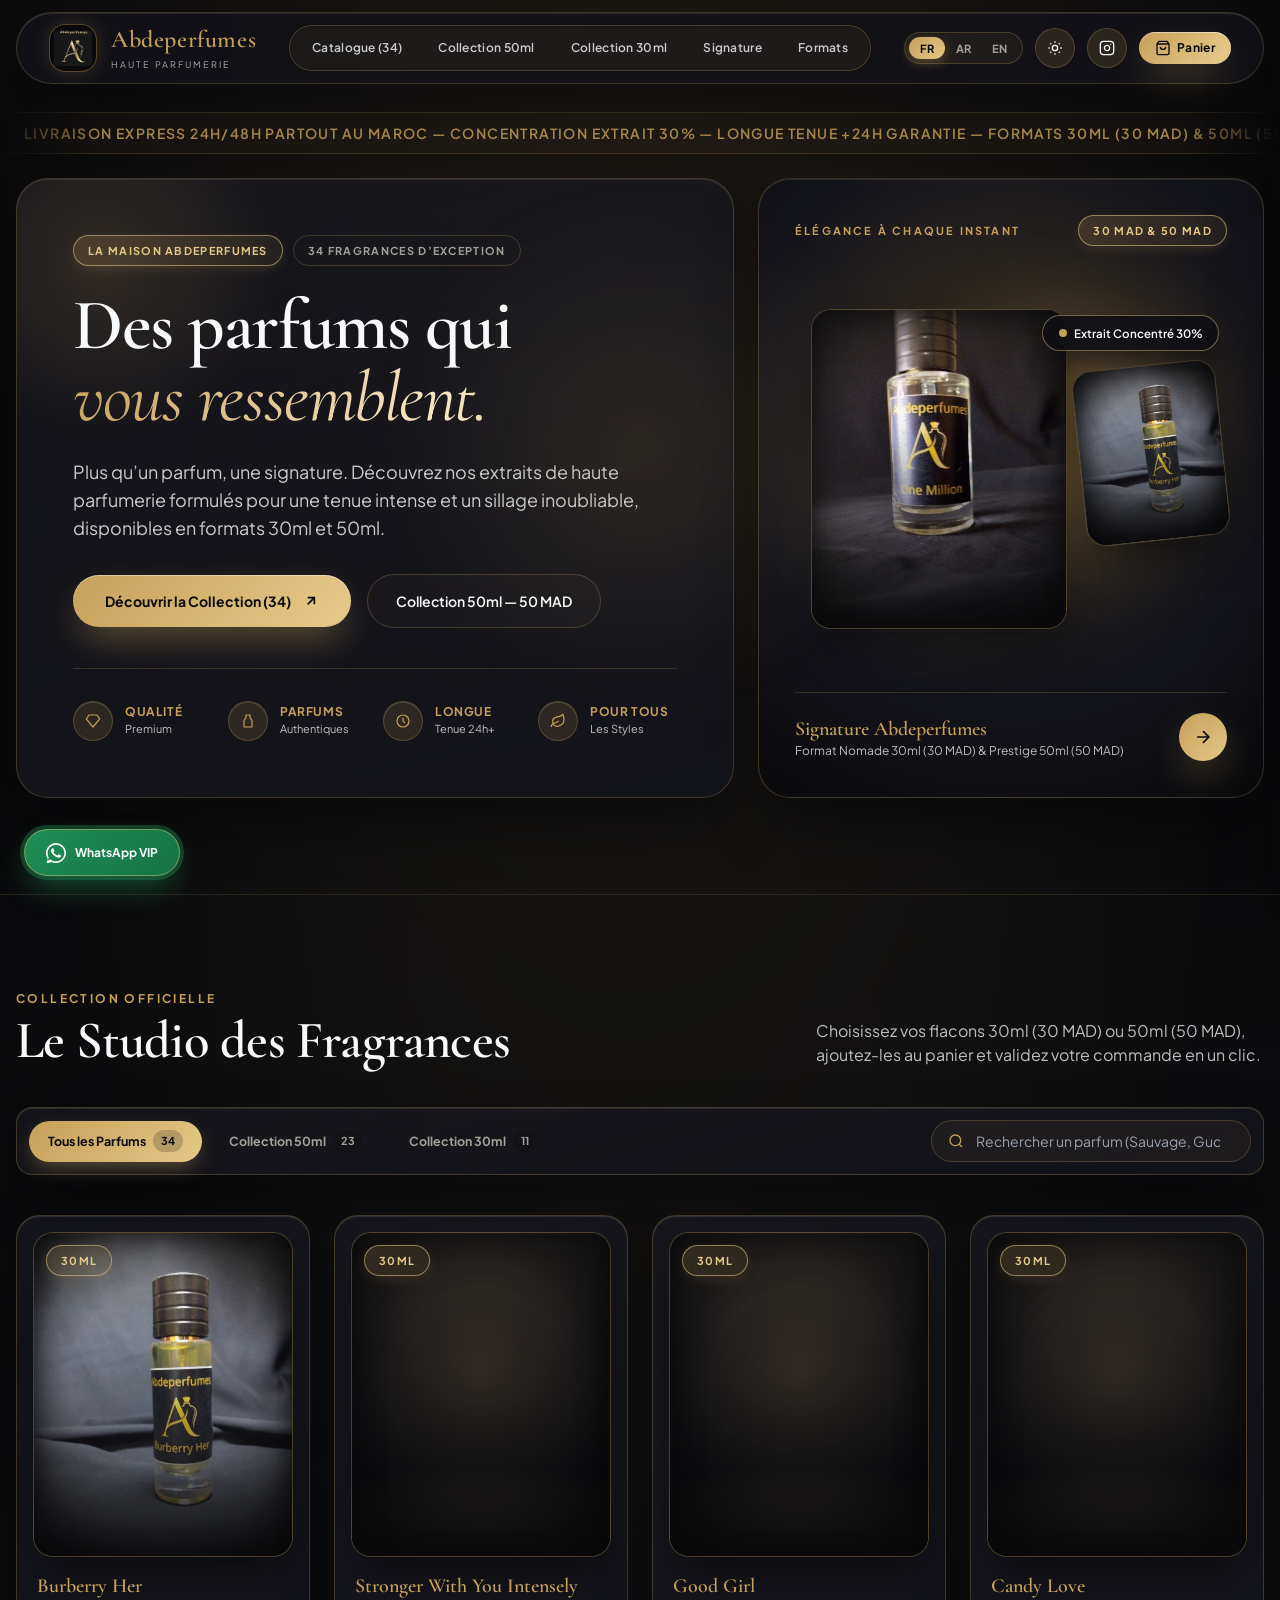
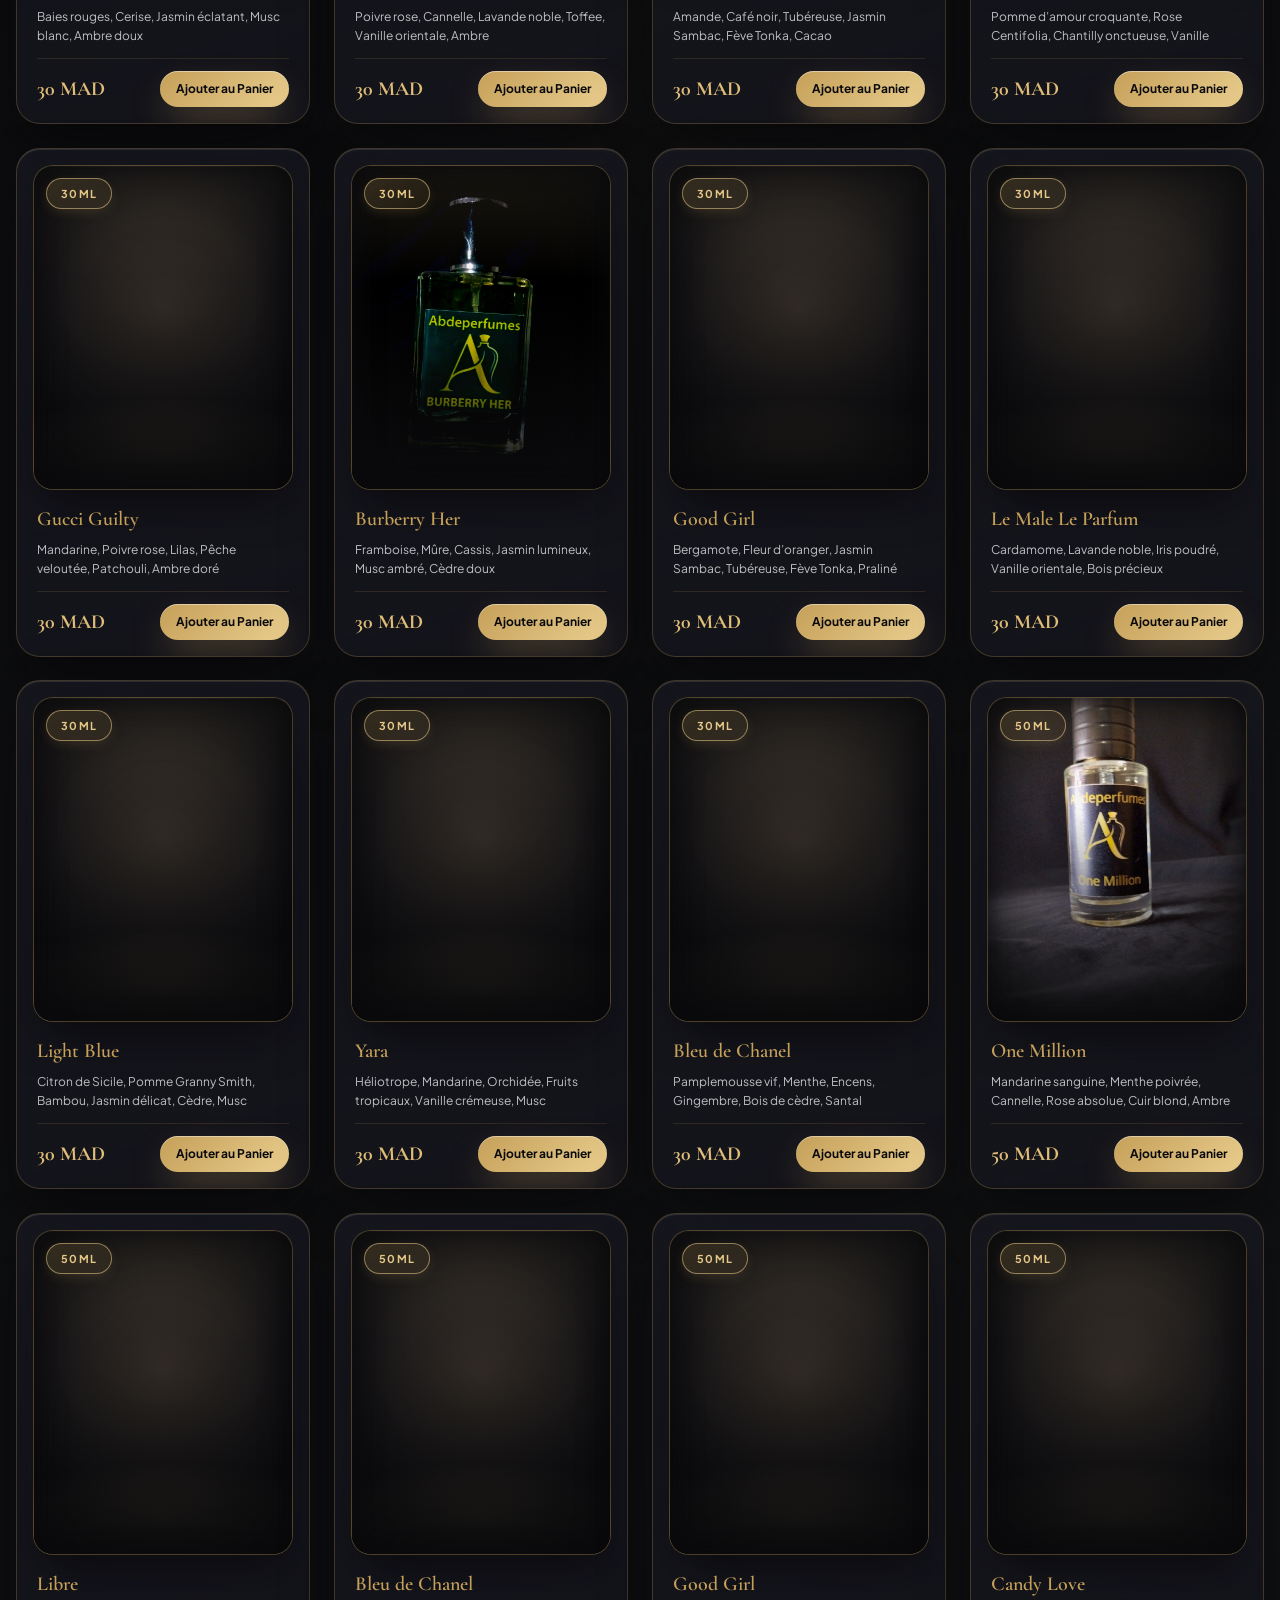
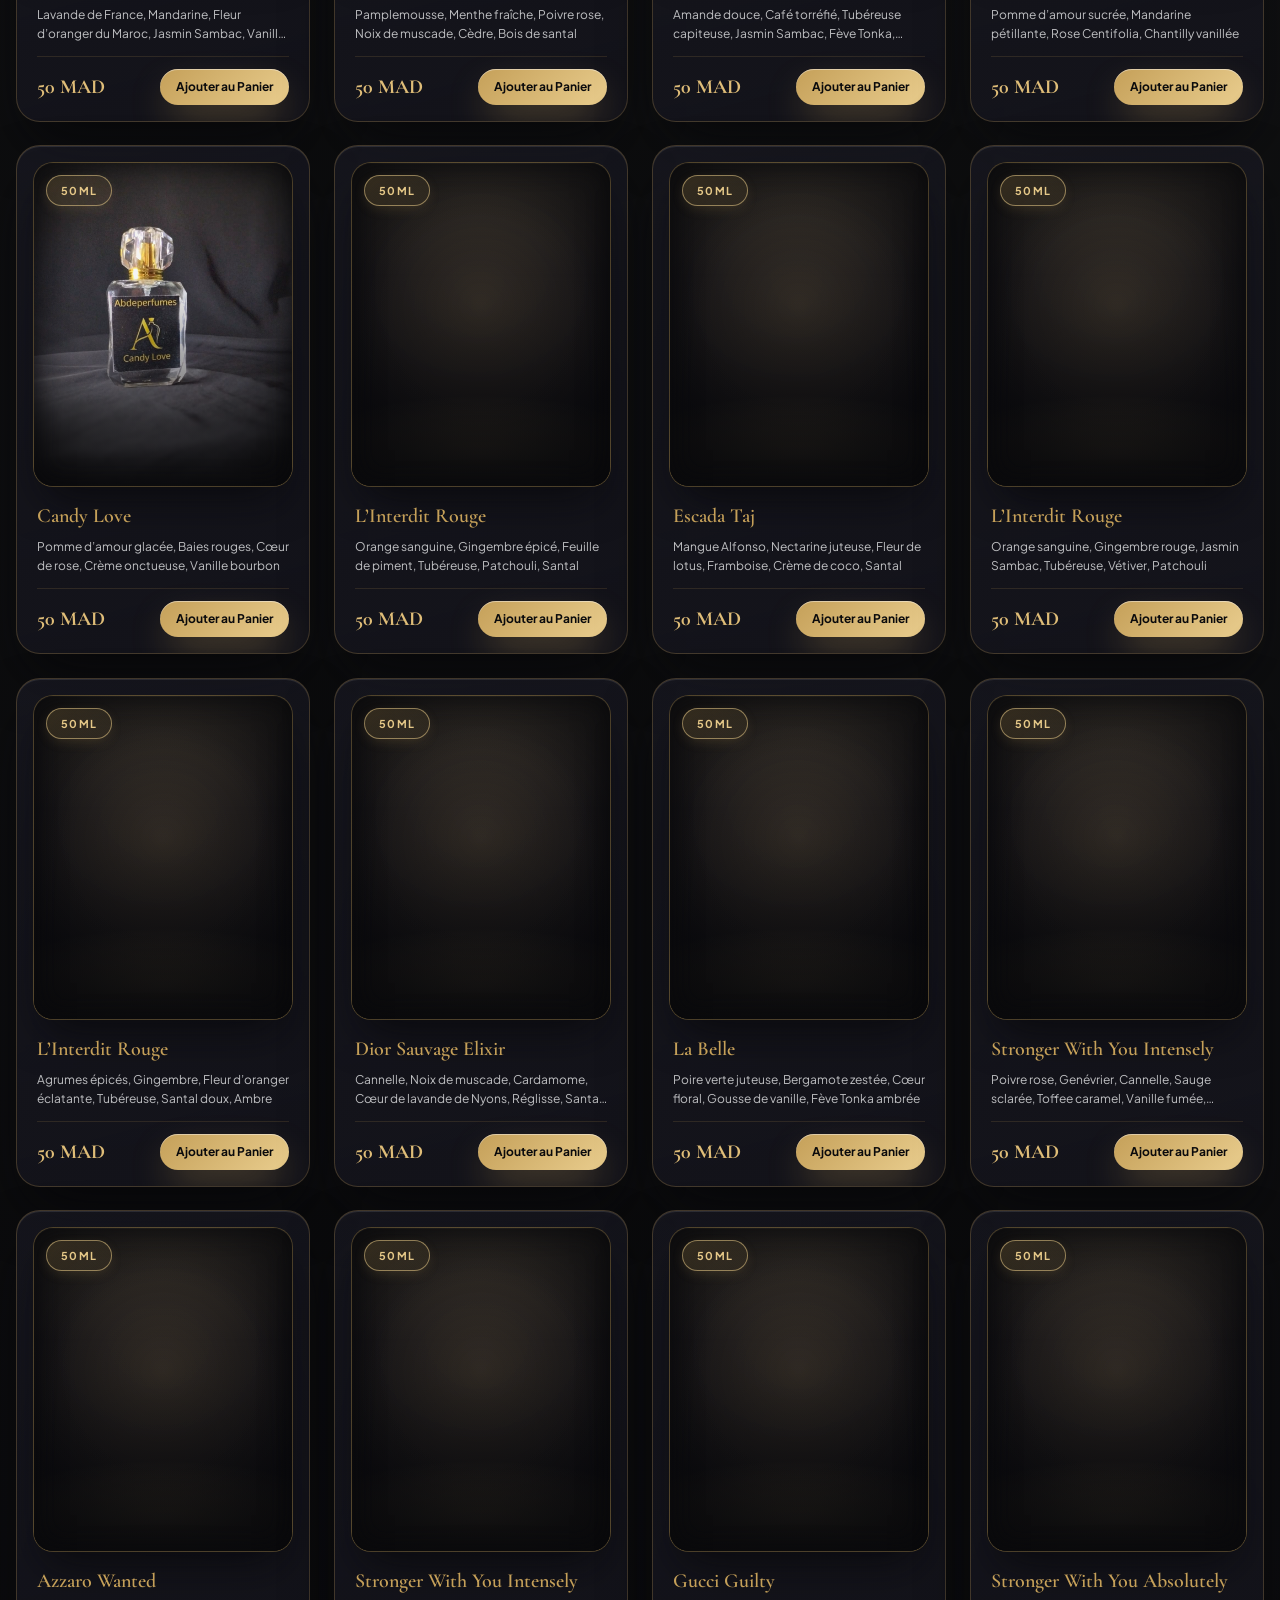
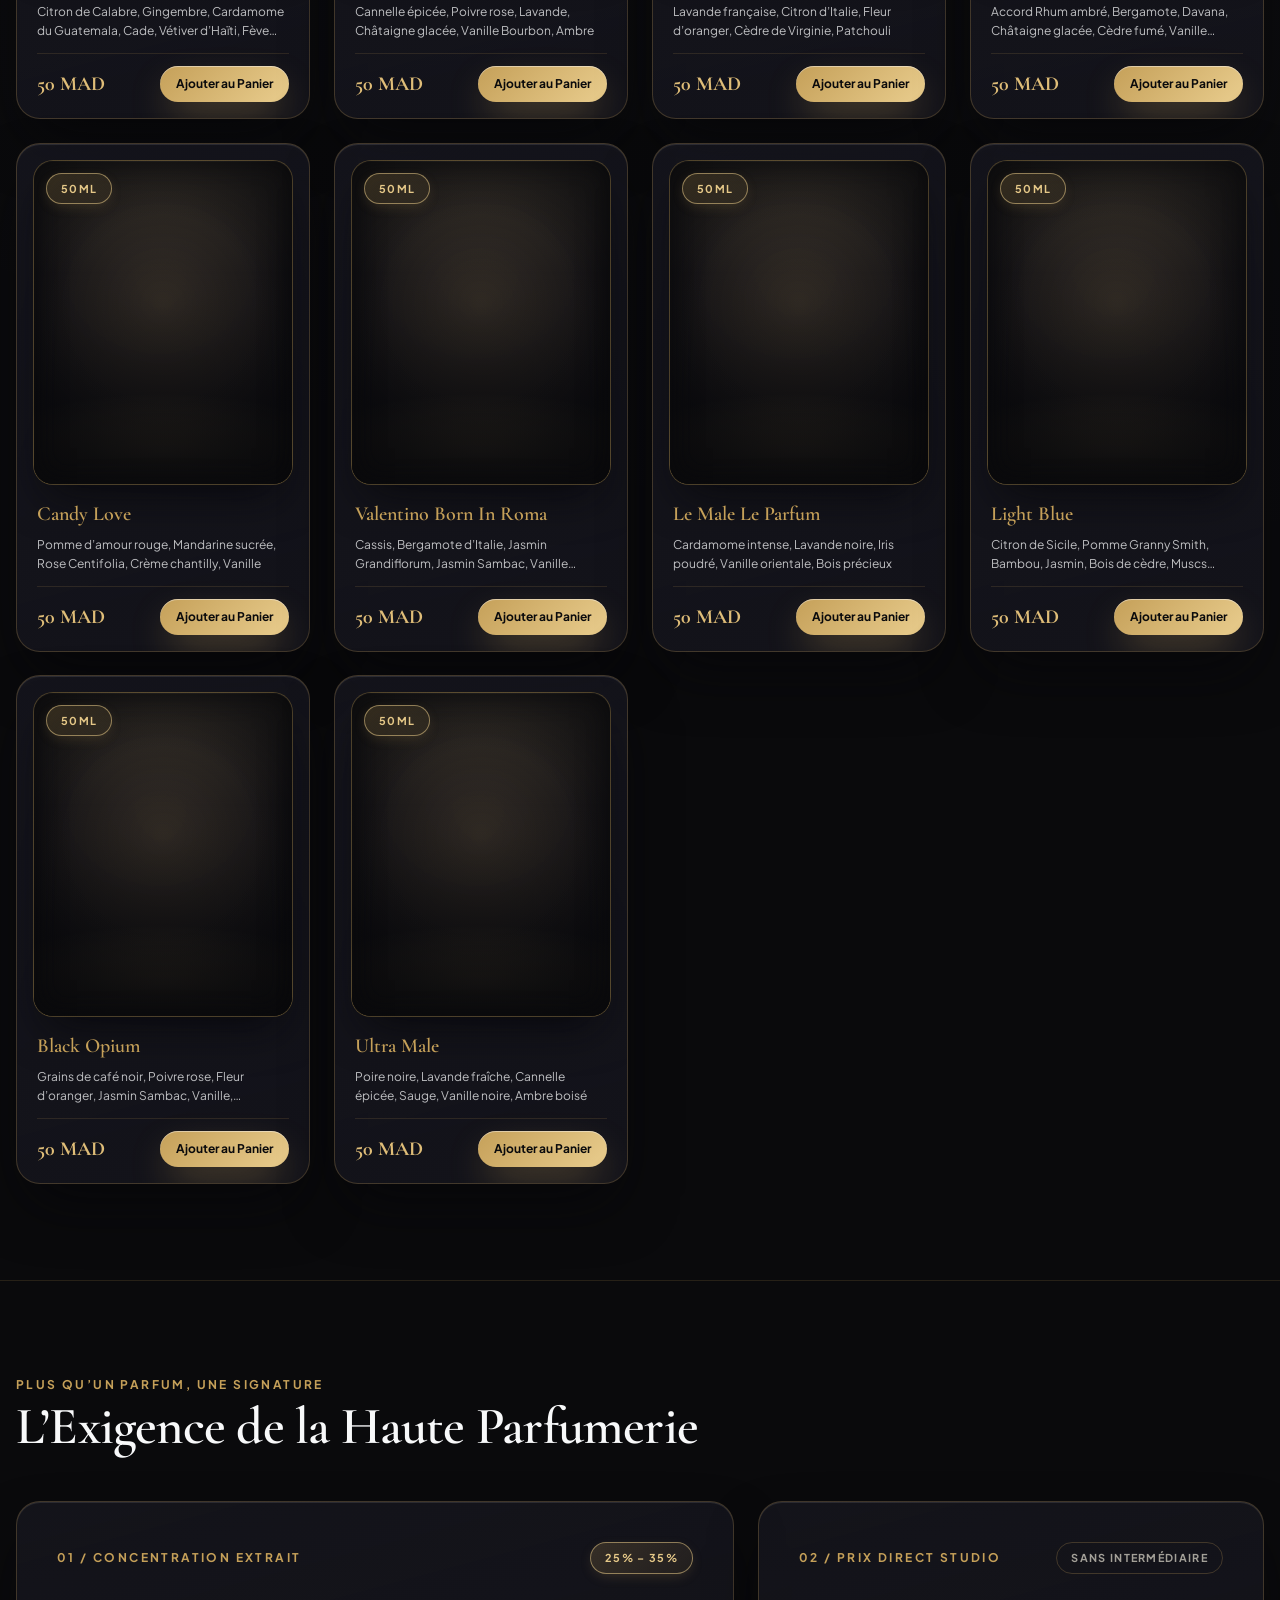
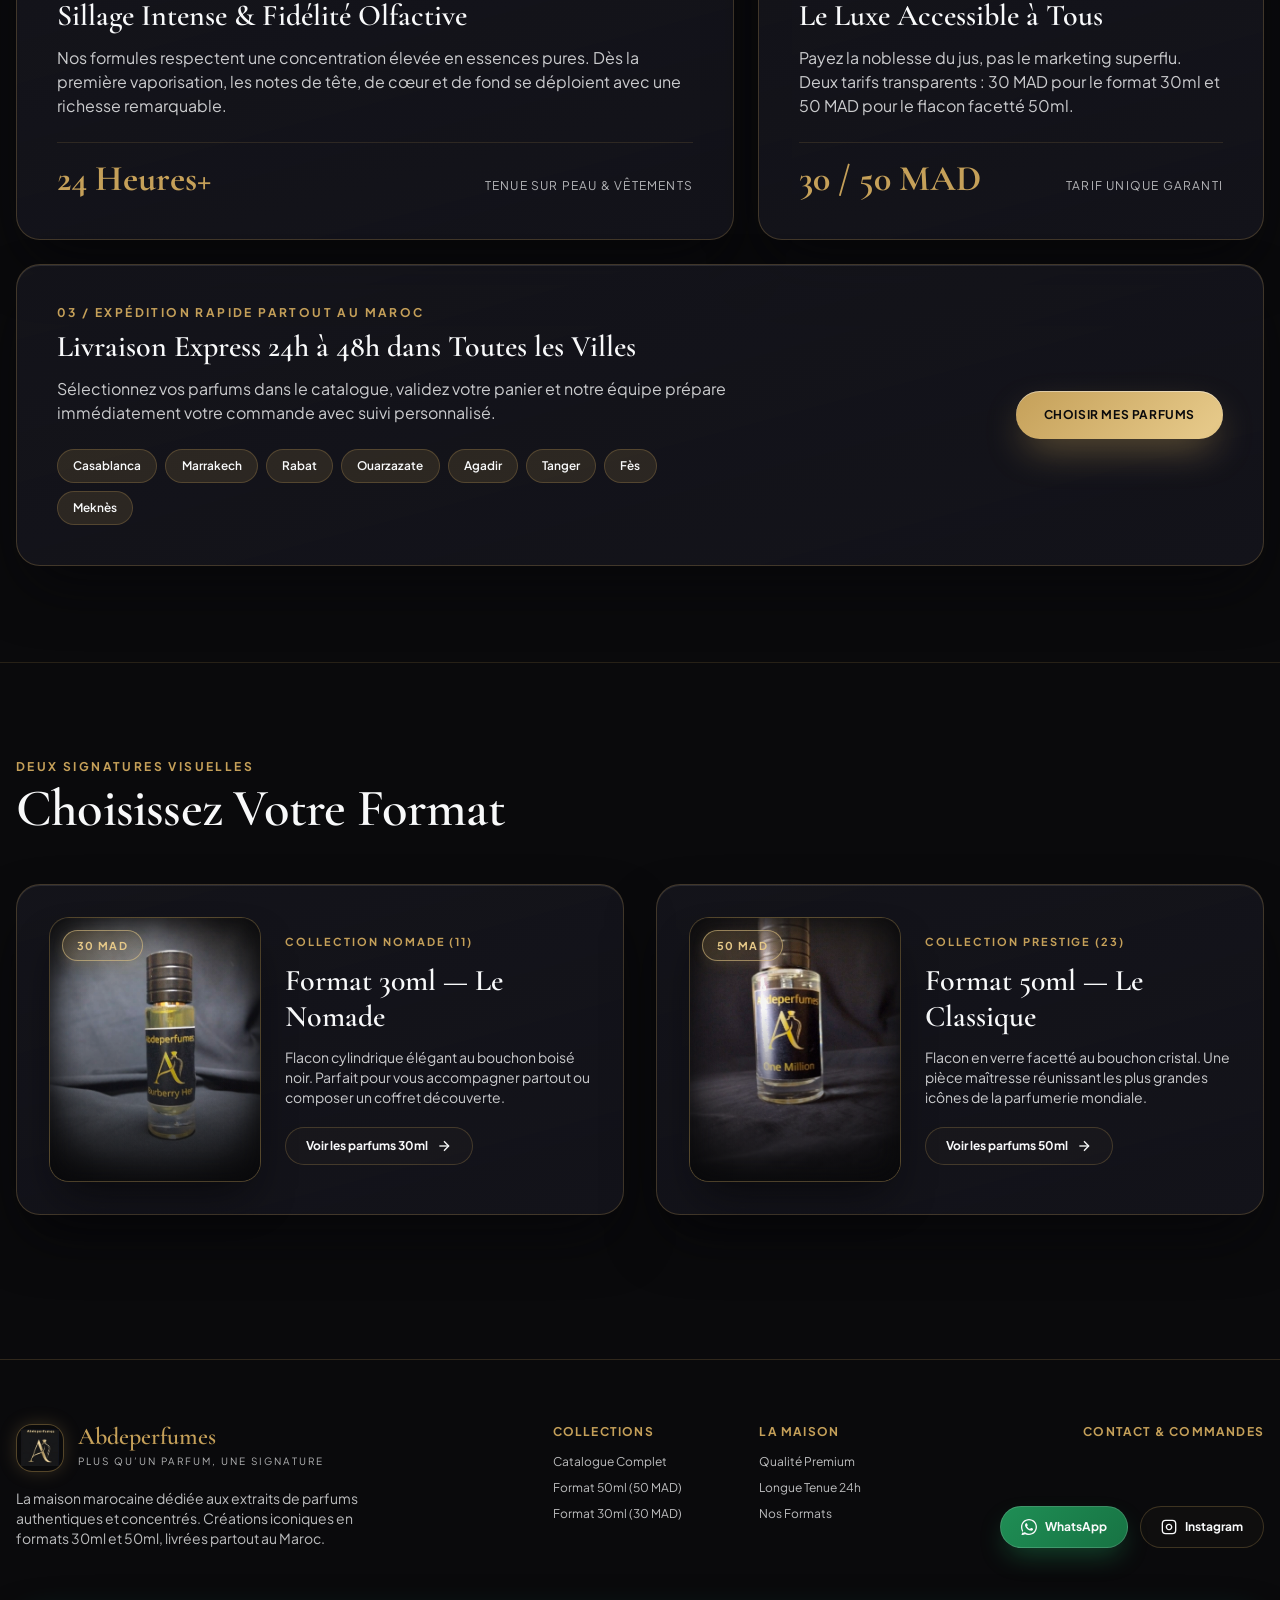
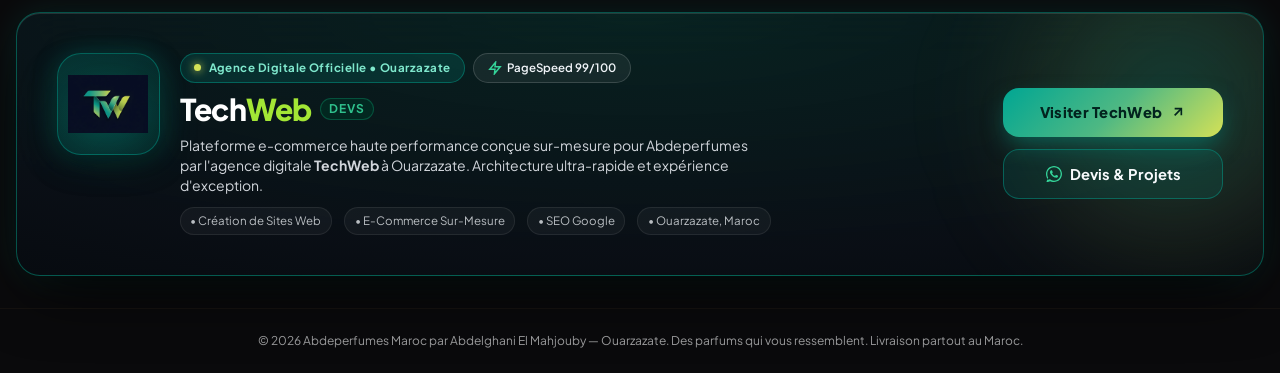
==== index.html @ 08b743a7 "fix(seo): add official Google Search Console verification file and meta tag" ====
<!DOCTYPE html>
<html lang="fr" dir="ltr" data-theme="dark" class="dark scroll-smooth">

<head>
  <meta charset="UTF-8" />
  <meta name="viewport" content="width=device-width, initial-scale=1.0" />
  <title>Abdeperfumes by Abdelghani El Mahjouby &mdash; Haute Parfumerie &agrave; Ouarzazate, Maroc</title>
  <meta name="description"
    content="Maison de Haute Parfumerie fond&eacute;e par Abdelghani El Mahjouby &agrave; Ouarzazate, Maroc. Collection exclusive de 34 extraits de parfums 30ml (30 MAD) et 50ml (50 MAD) longue tenue 24h+ livr&eacute;s partout au Maroc. R&eacute;alis&eacute; par TechWeb." />
  
  <!-- SEO Multilingual Keywords for Google #1 Ranking (Arabic, French, English) -->
  <meta name="keywords"
    content="Abdeperfumes, Abdelghani El Mahjouby, abdelghani_el_mhjouby, عبد الغني المحجوبي, عطور عبدو, عطور ورزازات, عطور عبدو ورزازات, محل عطور ورزازات, parfumerie Ouarzazate, parfum Ouarzazate, boutique parfum Ouarzazate, Dr&acirc;a-Tafilalet, extrait de parfum Maroc, parfums longue tenue Maroc, 30ml 50ml MAD, acheter parfum Maroc, TechWeb, TechWeb Ouarzazate, agence digitale Ouarzazate, cr&eacute;ation site web Ouarzazate, d&eacute;veloppeur web Ouarzazate, عطور مغربية أصلية, شراء عطور بالمغرب" />
  
  <meta name="author" content="Abdelghani El Mahjouby &mdash; Abdeperfumes" />
  <meta name="creator" content="TechWeb &mdash; Agence Digitale Ouarzazate (https://techweb-devs.netlify.app/)" />
  <meta name="publisher" content="Abdeperfumes &amp; TechWeb" />
  <meta name="robots" content="index, follow, max-image-preview:large, max-snippet:-1, max-video-preview:-1" />

  <!-- Google Search Console Verification -->
  <meta name="google-site-verification" content="google158106ef0263ea49" />

  <!-- Geo-Location Tags for Local SEO in Ouarzazate & Drâa-Tafilalet -->
  <meta name="geo.region" content="MA-08" />
  <meta name="geo.placename" content="Ouarzazate, Dr&acirc;a-Tafilalet, Maroc" />
  <meta name="geo.position" content="30.9189;-6.8934" />
  <meta name="ICBM" content="30.9189, -6.8934" />

  <!-- Open Graph & Social Cards -->
  <meta property="og:site_name" content="Abdeperfumes" />
  <meta property="og:title" content="Abdeperfumes by Abdelghani El Mahjouby &mdash; Haute Parfumerie Ouarzazate, Maroc" />
  <meta property="og:description"
    content="Maison de Haute Parfumerie fond&eacute;e par Abdelghani El Mahjouby &agrave; Ouarzazate. 34 fragrances d'exception en formats 30ml et 50ml. Con&ccedil;u par TechWeb." />
  <meta property="og:url" content="https://abde-perfumes.netlify.app/" />
  <meta property="og:image" content="https://abde-perfumes.netlify.app/logo.png" />
  <meta property="og:type" content="website" />
  <meta property="og:locale" content="fr_FR" />
  <meta property="og:locale:alternate" content="ar_MA" />
  <meta property="og:locale:alternate" content="en_US" />
  <link rel="canonical" href="https://abde-perfumes.netlify.app/" />

  <!-- JSON-LD Schema.org Structured Data for Google Knowledge Graph & Local Pack -->
  <script type="application/ld+json">
  {
    "@context": "https://schema.org",
    "@graph": [
      {
        "@type": "Store",
        "@id": "https://abde-perfumes.netlify.app/#store",
        "name": "Abdeperfumes",
        "alternateName": [
          "Abdeperfumes Ouarzazate",
          "عطور عبدو ورزازات",
          "Maison Abdeperfumes",
          "Abdeperfumes by Abdelghani El Mahjouby"
        ],
        "description": "Boutique officielle de haute parfumerie marocaine fondée par Abdelghani El Mahjouby à Ouarzazate. Extraits de parfums 30ml (30 MAD) et 50ml (50 MAD) haute tenue 24h+ livrés partout au Maroc.",
        "url": "https://abde-perfumes.netlify.app/",
        "logo": "https://abde-perfumes.netlify.app/logo.png",
        "image": "https://abde-perfumes.netlify.app/50-1.jpeg",
        "founder": {
          "@type": "Person",
          "name": "Abdelghani El Mahjouby",
          "alternateName": "عبد الغني المحجوبي",
          "jobTitle": "Fondateur & Créateur Olfactif"
        },
        "address": {
          "@type": "PostalAddress",
          "streetAddress": "Centre-ville",
          "addressLocality": "Ouarzazate",
          "addressRegion": "Drâa-Tafilalet",
          "postalCode": "45000",
          "addressCountry": "MA"
        },
        "geo": {
          "@type": "GeoCoordinates",
          "latitude": 30.9189,
          "longitude": -6.8934
        },
        "telephone": "+212609539103",
        "priceRange": "30 MAD - 50 MAD",
        "currenciesAccepted": "MAD",
        "paymentAccepted": "Cash on Delivery, Paiement à la livraison",
        "areaServed": [
          { "@type": "City", "name": "Ouarzazate" },
          { "@type": "AdministrativeArea", "name": "Drâa-Tafilalet" },
          { "@type": "Country", "name": "Morocco" }
        ],
        "sameAs": [
          "https://instagram.com/abdelghani_el_mhjouby"
        ]
      },
      {
        "@type": "WebSite",
        "@id": "https://abde-perfumes.netlify.app/#website",
        "url": "https://abde-perfumes.netlify.app/",
        "name": "Abdeperfumes",
        "publisher": {
          "@id": "https://abde-perfumes.netlify.app/#store"
        },
        "creator": {
          "@type": "ProfessionalService",
          "@id": "https://techweb-devs.netlify.app/#agency",
          "name": "TechWeb",
          "url": "https://techweb-devs.netlify.app/",
          "description": "Agence Digitale spécialisée en création de sites web sur-mesure et référencement SEO Google à Ouarzazate, Drâa-Tafilalet, Maroc.",
          "telephone": "+212711218301",
          "address": {
            "@type": "PostalAddress",
            "addressLocality": "Ouarzazate",
            "addressRegion": "Drâa-Tafilalet",
            "addressCountry": "MA"
          }
        }
      }
    ]
  }
  </script>

  <!-- Favicon & Brand Icons -->
  <link rel="icon" type="image/png" href="logo.png" />
  <link rel="apple-touch-icon" href="logo.png" />

  <!-- LCP Hero Image Preload for 95+ Performance -->
  <link rel="preload" as="image" href="50-1.jpeg" fetchpriority="high" />

  <!-- Google Fonts: Asynchronous non-render-blocking luxury typography -->
  <link rel="preconnect" href="https://fonts.googleapis.com" />
  <link rel="preconnect" href="https://fonts.gstatic.com" crossorigin />
  <link rel="preload" as="style"
    href="https://fonts.googleapis.com/css2?family=Alexandria:wght@400;600;700&family=Amiri:ital,wght@0,400;0,700;1,400&family=Cormorant+Garamond:ital,wght@0,600;0,700;1,400&family=Plus+Jakarta+Sans:wght@400;500;600;700&display=swap" />
  <link
    href="https://fonts.googleapis.com/css2?family=Alexandria:wght@400;600;700&family=Amiri:ital,wght@0,400;0,700;1,400&family=Cormorant+Garamond:ital,wght@0,600;0,700;1,400&family=Plus+Jakarta+Sans:wght@400;500;600;700&display=swap"
    rel="stylesheet" media="print" onload="this.media='all'" />
  <noscript>
    <link
      href="https://fonts.googleapis.com/css2?family=Alexandria:wght@400;600;700&family=Amiri:ital,wght@0,400;0,700;1,400&family=Cormorant+Garamond:ital,wght@0,600;0,700;1,400&family=Plus+Jakarta+Sans:wght@400;500;600;700&display=swap"
      rel="stylesheet" />
  </noscript>

  <!-- Static High-Performance Tailwind CSS (Zero Runtime CPU Overhead) -->
  <link rel="stylesheet" href="tailwind.min.css?v=10k" />

  <!-- Custom Studio Stylesheet -->
  <link rel="stylesheet" href="style.css?v=10k" />

  <!-- Elite TechWeb Luxury Styles (Zero Cache Risk) -->
  <style id="techweb-core-styles">
    .techweb-luxury-card {
      background: radial-gradient(110% 140% at 50% 0%, rgba(0, 166, 147, 0.16) 0%, rgba(10, 15, 22, 0.96) 65%, rgba(5, 8, 12, 0.99) 100%) !important;
      border: 1px solid rgba(0, 201, 167, 0.38) !important;
      box-shadow: 0 25px 65px -15px rgba(0, 0, 0, 0.85), 0 0 35px rgba(0, 166, 147, 0.16), inset 0 1px 0 rgba(255, 255, 255, 0.12) !important;
      backdrop-filter: blur(24px) !important;
      -webkit-backdrop-filter: blur(24px) !important;
      transition: all 0.4s cubic-bezier(0.16, 1, 0.3, 1) !important;
    }
    .techweb-luxury-card:hover {
      border-color: rgba(212, 225, 87, 0.65) !important;
      box-shadow: 0 30px 75px -15px rgba(0, 0, 0, 0.9), 0 0 45px rgba(0, 166, 147, 0.28) !important;
      transform: translateY(-2px);
    }
    .techweb-logo-frame {
      display: flex !important;
      align-items: center !important;
      justify-content: center !important;
      padding: 0.65rem !important;
      border-radius: 1.5rem !important;
      background: linear-gradient(135deg, rgba(0, 166, 147, 0.2) 0%, rgba(2, 62, 58, 0.35) 100%) !important;
      border: 1px solid rgba(0, 166, 147, 0.45) !important;
      box-shadow: 0 12px 30px -6px rgba(0, 0, 0, 0.6), 0 0 24px rgba(0, 166, 147, 0.25) !important;
      transition: all 0.35s ease !important;
    }
    .techweb-logo-frame:hover {
      background: linear-gradient(135deg, rgba(0, 166, 147, 0.32) 0%, rgba(212, 225, 87, 0.25) 100%) !important;
      border-color: rgba(212, 225, 87, 0.7) !important;
      box-shadow: 0 16px 36px -6px rgba(0, 0, 0, 0.7), 0 0 32px rgba(212, 225, 87, 0.35) !important;
    }
    .techweb-status-pill {
      display: inline-flex !important;
      align-items: center !important;
      gap: 0.45rem !important;
      padding: 0.3rem 0.85rem !important;
      border-radius: 9999px !important;
      background: rgba(0, 166, 147, 0.16) !important;
      border: 1px solid rgba(0, 166, 147, 0.45) !important;
      color: #7FE8CD !important;
      font-size: 0.72rem !important;
      font-weight: 700 !important;
      letter-spacing: 0.04em !important;
    }
    .techweb-perf-pill {
      display: inline-flex !important;
      align-items: center !important;
      gap: 0.35rem !important;
      padding: 0.3rem 0.85rem !important;
      border-radius: 9999px !important;
      background: rgba(255, 255, 255, 0.06) !important;
      border: 1px solid rgba(255, 255, 255, 0.15) !important;
      color: #F1F5F9 !important;
      font-size: 0.72rem !important;
      font-weight: 600 !important;
    }
    .techweb-btn-gold {
      background: linear-gradient(135deg, #00A693 0%, #4EB883 50%, #D4E157 100%) !important;
      color: #02231E !important;
      font-weight: 800 !important;
      letter-spacing: 0.02em !important;
      border-radius: 1rem !important;
      padding: 0.75rem 1.5rem !important;
      box-shadow: 0 10px 25px -5px rgba(0, 166, 147, 0.5) !important;
      transition: all 0.3s cubic-bezier(0.16, 1, 0.3, 1) !important;
      text-decoration: none !important;
    }
    .techweb-btn-gold:hover {
      transform: translateY(-2px) !important;
      box-shadow: 0 16px 32px -6px rgba(212, 225, 87, 0.6) !important;
      color: #001512 !important;
    }
    .techweb-btn-glass {
      background: rgba(0, 166, 147, 0.12) !important;
      border: 1px solid rgba(0, 166, 147, 0.45) !important;
      color: #F8FAFC !important;
      font-weight: 700 !important;
      border-radius: 1rem !important;
      padding: 0.75rem 1.4rem !important;
      transition: all 0.3s cubic-bezier(0.16, 1, 0.3, 1) !important;
      text-decoration: none !important;
    }
    .techweb-btn-glass:hover {
      background: rgba(0, 166, 147, 0.25) !important;
      border-color: rgba(212, 225, 87, 0.7) !important;
      color: #FFFFFF !important;
      transform: translateY(-2px) !important;
    }
    .techweb-tags-row {
      display: flex;
      flex-wrap: wrap;
      align-items: center;
      gap: 0.75rem;
      font-size: 0.72rem;
      color: rgba(241, 245, 249, 0.75);
    }
    .techweb-tags-row span {
      background: rgba(255, 255, 255, 0.04);
      border: 1px solid rgba(255, 255, 255, 0.08);
      padding: 0.2rem 0.6rem;
      border-radius: 9999px;
    }
  </style>
</head>

<body class="antialiased selection:bg-champagne selection:text-obsidian">

  <!-- Ambient Luxury Cursor Spotlight (Desktop Glow) -->
  <div id="luxurySpotlight" class="luxury-spotlight" aria-hidden="true"></div>

  <!-- Luxury Toast Notification (Zero Emojis — Clean SVG Icon) -->
  <div id="luxuryToast" class="luxury-toast" role="status" aria-live="polite">
    <div class="toast-glow"></div>
    <div class="toast-content">
      <svg class="w-4 h-4 text-champagne shrink-0" viewBox="0 0 24 24" fill="none" stroke="currentColor"
        stroke-width="2.2">
        <path d="M20 6L9 17l-5-5"></path>
      </svg>
      <span id="toastMsg" class="toast-msg"></span>
    </div>
  </div>

  <!-- =========================================================
       FLOATING LUXURY NAVBAR (COMPACT & RESPONSIVE ON MOBILE)
       ========================================================= -->
  <header id="navbar" class="fixed top-0 left-0 right-0 z-50 px-2.5 sm:px-4 pt-2.5 sm:pt-3 transition-all duration-500">
    <div
      class="navbar-glass max-w-[1380px] mx-auto h-[62px] sm:h-[70px] md:h-[72px] rounded-full px-3 sm:px-5 md:px-8 flex items-center justify-between gap-1.5 sm:gap-4">

      <!-- Brand Logo (Official Gold Monogram Emblem) -->
      <a href="#" class="flex items-center gap-2 sm:gap-3.5 group shrink-0" aria-label="Abdeperfumes">
        <div
          class="relative w-9 h-9 sm:w-11 sm:h-11 md:w-12 md:h-12 rounded-xl sm:rounded-2xl overflow-hidden border border-champagne/40 bg-obsidian/90 shadow-[0_0_18px_rgba(197,160,89,0.22)] flex items-center justify-center p-0.5 sm:p-1 group-hover:border-champagne group-hover:shadow-[0_0_28px_rgba(197,160,89,0.5)] group-hover:scale-105 transition-all duration-500 shrink-0">
          <img src="logo.png" width="48" height="48" onerror="this.onerror=null;this.src='logo.jpeg';" alt="Abdeperfumes Logo"
            class="w-full h-full object-contain" />
        </div>
        <div class="flex flex-col">
          <span
            class="font-serif text-base sm:text-xl md:text-2xl font-semibold tracking-wide text-champagne leading-none group-hover:text-goldlight transition-colors whitespace-nowrap">
            Abdeperfumes
          </span>
          <span class="text-[8px] sm:text-[9px] uppercase tracking-[0.16em] sm:tracking-[0.22em] opacity-65 mt-0.5 hidden xs:block" id="navSubTag">
            Haute Parfumerie
          </span>
        </div>
      </a>

      <!-- Center Navigation Links (Desktop Only) -->
      <nav class="hidden lg:flex items-center gap-1 p-1.5 rounded-full nav-pill-box" aria-label="Navigation">
        <a href="#catalogue" data-filter="all" id="navLinkAll"
          class="nav-pill-link px-4 py-2 rounded-full text-xs font-semibold tracking-wide">
          Catalogue (34)
        </a>
        <a href="#catalogue" data-filter="50ml" id="navLink50"
          class="nav-pill-link px-4 py-2 rounded-full text-xs font-semibold tracking-wide">
          Collection 50ml
        </a>
        <a href="#catalogue" data-filter="30ml" id="navLink30"
          class="nav-pill-link px-4 py-2 rounded-full text-xs font-semibold tracking-wide">
          Collection 30ml
        </a>
        <a href="#savoir-faire" id="navLinkSavoir"
          class="nav-pill-link px-4 py-2 rounded-full text-xs font-semibold tracking-wide">
          Signature
        </a>
        <a href="#collections" id="navLinkFormats"
          class="nav-pill-link px-4 py-2 rounded-full text-xs font-semibold tracking-wide">
          Formats
        </a>
      </nav>

      <!-- Right Controls: Language + Theme + Instagram SVG + Cart + Burger -->
      <div class="flex items-center gap-1 sm:gap-2 md:gap-3 shrink-0">

        <!-- Language Switcher (FR / AR / EN) -->
        <div class="lang-box flex items-center p-0.5 sm:p-1 rounded-full shrink-0" role="group" aria-label="Langue">
          <button type="button" class="lang-btn is-active" data-lang="fr">FR</button>
          <button type="button" class="lang-btn" data-lang="ar">AR</button>
          <button type="button" class="lang-btn" data-lang="en">EN</button>
        </div>

        <!-- Theme Switcher (Dark / Light) -->
        <button type="button" id="themeToggleBtn" class="icon-circle-btn w-8 h-8 sm:w-10 sm:h-10 text-xs sm:text-sm shrink-0" aria-label="Changer le mode d'affichage"
          title="Mode Sombre / Clair">
          <svg id="iconSun" class="w-3.5 h-3.5 sm:w-4 sm:h-4" viewBox="0 0 24 24" fill="none" stroke="currentColor" stroke-width="2">
            <circle cx="12" cy="12" r="4"></circle>
            <path
              d="M12 2v2M12 20v2M4.93 4.93l1.41 1.41M17.66 17.66l1.41 1.41M2 12h2M20 12h2M6.34 17.66l-1.41 1.41M19.07 4.93l-1.41 1.41">
            </path>
          </svg>
          <svg id="iconMoon" class="w-3.5 h-3.5 sm:w-4 sm:h-4 hidden" viewBox="0 0 24 24" fill="none" stroke="currentColor"
            stroke-width="2">
            <path d="M21 12.79A9 9 0 1 1 11.21 3 7 7 0 0 0 21 12.79z"></path>
          </svg>
        </button>

        <!-- Instagram Button (Hidden on small mobile navbar, accessible in mobile menu and desktop) -->
        <a href="https://instagram.com/abdelghani_el_mhjouby?mdxt=MW9sc2VjZGhnMDlscw%3D%3D" target="_blank"
          rel="noopener noreferrer" class="icon-circle-btn w-8 h-8 sm:w-10 sm:h-10 text-xs sm:text-sm shrink-0 hidden md:inline-flex" aria-label="Instagram Abdeperfumes" title="Instagram">
          <svg class="w-4 h-4" viewBox="0 0 24 24" fill="none" stroke="currentColor" stroke-width="2"
            stroke-linecap="round" stroke-linejoin="round">
            <rect x="2" y="2" width="20" height="20" rx="5" ry="5"></rect>
            <path d="M16 11.37A4 4 0 1 1 12.63 8 4 4 0 0 1 16 11.37z"></path>
            <line x1="17.5" y1="6.5" x2="17.51" y2="6.5"></line>
          </svg>
        </a>

        <!-- Shopping Bag Button -->
        <button type="button" id="cartBtn"
          class="btn-gold-pill flex items-center justify-center gap-1.5 w-8 h-8 sm:w-auto px-0 sm:px-4 py-0 sm:py-2.5 rounded-full text-xs font-bold tracking-wide shrink-0 relative" aria-label="Panier">
          <svg class="w-3.5 h-3.5 sm:w-4 sm:h-4" viewBox="0 0 24 24" fill="none" stroke="currentColor" stroke-width="2">
            <path d="M6 2L3 6v14a2 2 0 0 0 2 2h14a2 2 0 0 0 2-2V6l-3-4z"></path>
            <line x1="3" y1="6" x2="21" y2="6"></line>
            <path d="M16 10a4 4 0 0 1-8 0"></path>
          </svg>
          <span id="navCartText" class="hidden sm:inline">Panier</span>
          <span id="cartBadge" class="cart-count-badge" hidden>0</span>
        </button>

        <!-- Mobile Menu Trigger -->
        <button type="button" id="navBurger" class="lg:hidden icon-circle-btn w-8 h-8 sm:w-10 sm:h-10 text-xs sm:text-sm shrink-0" aria-label="Menu">
          <svg class="w-4 h-4 sm:w-5 sm:h-5" viewBox="0 0 24 24" fill="none" stroke="currentColor" stroke-width="2">
            <line x1="3" y1="7" x2="21" y2="7"></line>
            <line x1="3" y1="12" x2="21" y2="12"></line>
            <line x1="3" y1="17" x2="21" y2="17"></line>
          </svg>
        </button>
      </div>
    </div>

    <!-- Mobile Dropdown Menu -->
    <div id="mobileNav" class="mobile-menu-box max-w-[1380px] mx-auto mt-2 rounded-3xl p-5 hidden flex-col gap-3 shadow-2xl border border-champagne/25 backdrop-blur-xl">
      <div class="flex flex-col gap-1 pb-3 border-b border-champagne/15">
        <a href="#catalogue" data-filter="all" id="mobLinkAll"
          class="mobile-nav-link py-2.5 text-sm font-semibold border-b border-champagne/10 flex items-center justify-between">
          <span>Catalogue Complet (34)</span>
          <span class="text-xs text-champagne opacity-75">30 / 50 MAD</span>
        </a>
        <a href="#catalogue" data-filter="50ml" id="mobLink50"
          class="mobile-nav-link py-2.5 text-sm font-semibold border-b border-champagne/10 flex items-center justify-between">
          <span>Collection 50ml (23)</span>
          <span class="text-xs text-champagne opacity-75">50 MAD</span>
        </a>
        <a href="#catalogue" data-filter="30ml" id="mobLink30"
          class="mobile-nav-link py-2.5 text-sm font-semibold border-b border-champagne/10 flex items-center justify-between">
          <span>Collection 30ml (11)</span>
          <span class="text-xs text-champagne opacity-75">30 MAD</span>
        </a>
        <a href="#savoir-faire" id="mobLinkSavoir"
          class="mobile-nav-link py-2.5 text-sm font-semibold border-b border-champagne/10">Notre Signature</a>
        <a href="#collections" id="mobLinkFormats" class="mobile-nav-link py-2.5 text-sm font-semibold">Formats 30ml &amp;
          50ml</a>
      </div>

      <!-- Mobile Quick Actions: Instagram & WhatsApp -->
      <div class="pt-1 flex items-center justify-between gap-3">
        <a href="https://instagram.com/abdelghani_el_mhjouby?mdxt=MW9sc2VjZGhnMDlscw%3D%3D" target="_blank"
          rel="noopener noreferrer"
          class="btn-studio-outline flex-1 py-2.5 px-3 rounded-full text-xs font-semibold inline-flex items-center justify-center gap-2">
          <svg class="w-4 h-4" viewBox="0 0 24 24" fill="none" stroke="currentColor" stroke-width="2">
            <rect x="2" y="2" width="20" height="20" rx="5" ry="5"></rect>
            <path d="M16 11.37A4 4 0 1 1 12.63 8 4 4 0 0 1 16 11.37z"></path>
            <line x1="17.5" y1="6.5" x2="17.51" y2="6.5"></line>
          </svg>
          <span>Instagram</span>
        </a>
        <a href="https://wa.me/212609539103" target="_blank" rel="noopener noreferrer"
          class="btn-whatsapp-order flex-1 py-2.5 px-3 rounded-full text-xs font-semibold inline-flex items-center justify-center gap-2">
          <svg class="w-4 h-4 fill-current" viewBox="0 0 24 24">
            <path
              d="M17.472 14.382c-.297-.149-1.758-.867-2.03-.967-.273-.099-.471-.148-.67.15-.197.297-.767.966-.94 1.164-.173.199-.347.223-.644.075-.297-.15-1.255-.463-2.39-1.475-.883-.788-1.48-1.761-1.653-2.059-.173-.297-.018-.458.13-.606.134-.133.298-.347.446-.52.149-.174.198-.298.298-.497.099-.198.05-.371-.025-.52-.075-.149-.669-1.612-.916-2.207-.242-.579-.487-.5-.669-.51-.173-.008-.371-.01-.57-.01-.198 0-.52.074-.792.372-.272.297-1.04 1.016-1.04 2.479 0 1.462 1.065 2.875 1.213 3.074.149.198 2.096 3.2 5.077 4.487.709.306 1.262.489 1.694.625.712.227 1.36.195 1.871.118.571-.085 1.758-.719 2.006-1.413.248-.694.248-1.289.173-1.413-.074-.124-.272-.198-.57-.347z" />
            <path
              d="M12 0C5.373 0 0 5.373 0 12c0 2.625.846 5.059 2.284 7.034L.789 23.492a.75.75 0 00.917.918l4.462-1.494A11.945 11.945 0 0012 24c6.627 0 12-5.373 12-12S18.627 0 12 0zm0 22c-2.24 0-4.326-.724-6.022-1.955a.75.75 0 00-.63-.112l-3.2 1.07 1.071-3.198a.75.75 0 00-.112-.632A9.956 9.956 0 012 12C2 6.477 6.477 2 12 2s10 4.477 10 10-4.477 10-10 10z" />
          </svg>
          <span>WhatsApp VIP</span>
        </a>
      </div>
    </div>
  </header>

  <!-- =========================================================
       MAIN CONTENT
       ========================================================= -->
  <main class="pt-24 md:pt-28">

    <!-- Luxury Infinite Marquee Ribbon -->
    <div
      class="marquee-wrapper py-2.5 border-y border-champagne/20 bg-champagne/[0.04] overflow-hidden relative select-none mb-6">
      <div
        class="marquee-track flex items-center gap-8 whitespace-nowrap text-xs md:text-sm font-semibold tracking-widest text-champagne/90"
        id="marqueeTrack">
        <span>LIVRAISON EXPRESS 24H/48H PARTOUT AU MAROC &mdash; CONCENTRATION EXTRAIT 30% &mdash; LONGUE TENUE +24H
          GARANTIE &mdash; FORMATS 30ML (30 MAD) &amp; 50ML (50 MAD)</span>
      </div>
    </div>

    <!-- =======================================================
         HERO SECTION (POSTER IDENTITY + ZENIN BENTO)
         ======================================================= -->
    <section id="hero" class="px-4 pb-16 md:pb-24">
      <div class="max-w-[1380px] mx-auto grid grid-cols-1 lg:grid-cols-12 gap-6 items-stretch">

        <!-- Left Editorial Pitch (7 Columns) -->
        <div
          class="lg:col-span-7 studio-card rounded-[32px] p-8 md:p-14 flex flex-col justify-between relative overflow-hidden">
          <div class="ambient-glow-gold -top-24 -left-24" aria-hidden="true"></div>

          <div class="relative z-10">
            <div class="flex flex-wrap items-center gap-2.5 mb-6">
              <span id="heroBadge1" class="badge-gold">LA MAISON ABDEPERFUMES</span>
              <span id="heroBadge2" class="badge-outline">34 FRAGRANCES D'EXCEPTION</span>
            </div>

            <h1 id="heroTitle"
              class="font-serif text-4xl sm:text-6xl xl:text-7xl font-semibold leading-[1.06] tracking-tight mb-6">
              Des parfums qui<br />
              <em class="text-champagne italic font-normal">vous ressemblent.</em>
            </h1>

            <p id="heroSubtitle" class="text-base md:text-lg opacity-80 max-w-xl leading-relaxed mb-8">
              Plus qu'un parfum, une signature. D&eacute;couvrez nos extraits de haute parfumerie formul&eacute;s pour
              une tenue intense et un sillage inoubliable, disponibles en formats 30ml et 50ml.
            </p>

            <div class="flex flex-wrap items-center gap-4 mb-10">
              <a href="#catalogue"
                class="btn-gold-solid px-8 py-4 rounded-full text-sm font-bold inline-flex items-center gap-3">
                <span id="heroBtnPrimary">D&eacute;couvrir les 34 Parfums</span>
                <svg class="w-4 h-4" viewBox="0 0 24 24" fill="none" stroke="currentColor" stroke-width="2.5">
                  <line x1="7" y1="17" x2="17" y2="7"></line>
                  <polyline points="7 7 17 7 17 17"></polyline>
                </svg>
              </a>
              <a href="#catalogue" data-filter="50ml"
                class="btn-studio-outline px-7 py-4 rounded-full text-sm font-semibold">
                <span id="heroBtnSecondary">Collection 50ml &mdash; 50 MAD</span>
              </a>
            </div>
          </div>

          <!-- The 4 Pillars from Official Poster -->
          <div class="relative z-10 grid grid-cols-2 sm:grid-cols-4 gap-4 pt-8 border-t border-champagne/20">
            <div class="flex items-center gap-3">
              <div class="pillar-icon">
                <svg class="w-4 h-4" viewBox="0 0 24 24" fill="none" stroke="currentColor" stroke-width="1.8">
                  <path d="M6 3h12l4 6-10 12L2 9z"></path>
                </svg>
              </div>
              <div>
                <p id="pillar1Title" class="text-xs font-bold uppercase tracking-wider text-champagne">Qualit&eacute;
                </p>
                <p id="pillar1Sub" class="text-[11px] opacity-75">Premium</p>
              </div>
            </div>

            <div class="flex items-center gap-3">
              <div class="pillar-icon">
                <svg class="w-4 h-4" viewBox="0 0 24 24" fill="none" stroke="currentColor" stroke-width="1.8">
                  <path d="M9 3h6v4l3 4v9a1 1 0 0 1-1 1H7a1 1 0 0 1-1-1v-9l3-4V3z"></path>
                </svg>
              </div>
              <div>
                <p id="pillar2Title" class="text-xs font-bold uppercase tracking-wider text-champagne">Parfums</p>
                <p id="pillar2Sub" class="text-[11px] opacity-75">Authentiques</p>
              </div>
            </div>

            <div class="flex items-center gap-3">
              <div class="pillar-icon">
                <svg class="w-4 h-4" viewBox="0 0 24 24" fill="none" stroke="currentColor" stroke-width="1.8">
                  <circle cx="12" cy="12" r="9"></circle>
                  <polyline points="12 7 12 12 15 15"></polyline>
                </svg>
              </div>
              <div>
                <p id="pillar3Title" class="text-xs font-bold uppercase tracking-wider text-champagne">Longue</p>
                <p id="pillar3Sub" class="text-[11px] opacity-75">Tenue 24h+</p>
              </div>
            </div>

            <div class="flex items-center gap-3">
              <div class="pillar-icon">
                <svg class="w-4 h-4" viewBox="0 0 24 24" fill="none" stroke="currentColor" stroke-width="1.8">
                  <path d="M11 20A7 7 0 0 1 9.8 6.1C15.5 5 17 4.48 19 2c1 2 2 4.18 2 8 0 5.5-4.78 10-10 10Z"></path>
                  <path d="M2 21c0-3 1.85-5.36 5.08-6C9.5 14.52 12 13 13 12"></path>
                </svg>
              </div>
              <div>
                <p id="pillar4Title" class="text-xs font-bold uppercase tracking-wider text-champagne">Pour Tous</p>
                <p id="pillar4Sub" class="text-[11px] opacity-75">Les Styles</p>
              </div>
            </div>
          </div>
        </div>

        <!-- Right Studio Trio Showcase (5 Columns) -->
        <div
          class="lg:col-span-5 studio-card studio-poster-stage rounded-[32px] p-7 md:p-9 flex flex-col justify-between relative overflow-hidden">
          <div class="flex items-center justify-between relative z-20">
            <span id="showcaseTag" class="text-[11px] font-bold uppercase tracking-[0.2em] text-champagne">
              &Eacute;L&Eacute;GANCE &Agrave; CHAQUE INSTANT
            </span>
            <span class="badge-gold">30 MAD &amp; 50 MAD</span>
          </div>

          <!-- Poster-Style Bottle Stage with Vignette & Bokeh Glow -->
          <div class="poster-bottle-arena my-6 relative flex items-center justify-center min-h-[340px]">
            <div class="bokeh-orb bokeh-orb--1" aria-hidden="true"></div>
            <div class="bokeh-orb bokeh-orb--2" aria-hidden="true"></div>

            <!-- Main Featured Bottle -->
            <div class="studio-photo-frame w-60 h-72 md:w-64 md:h-80 relative z-10">
              <img src="50-1.jpeg" width="256" height="320" fetchpriority="high" decoding="async" alt="Flacon Signature Abdeperfumes" id="heroBottleImg"
                class="studio-bottle-photo w-full h-full object-cover" />
              <div class="studio-vignette-mask" aria-hidden="true"></div>
            </div>

            <!-- Secondary Floating Bottle Left (30ml) -->
            <div
              class="studio-photo-frame w-36 h-44 absolute left-1 md:left-3 bottom-4 z-20 -rotate-6 hidden sm:block shadow-2xl">
              <img src="30-1.jpeg" width="144" height="176" loading="lazy" decoding="async" alt="Format 30ml Abdeperfumes"
                class="studio-bottle-photo w-full h-full object-cover" />
              <div class="studio-vignette-mask" aria-hidden="true"></div>
            </div>

            <!-- Floating Spec Badge -->
            <div class="floating-glass-chip top-4 right-2 z-30">
              <span class="w-2 h-2 rounded-full bg-champagne"></span>
              <span id="chipExtrait">Extrait Concentr&eacute; 30%</span>
            </div>
          </div>

          <div class="relative z-20 flex items-center justify-between gap-4 pt-5 border-t border-champagne/20">
            <div>
              <p id="pedestalTitle" class="font-serif text-xl font-semibold text-champagne">
                Signature Abdeperfumes
              </p>
              <p id="pedestalSub" class="text-xs opacity-75">
                Format Nomade 30ml (30 MAD) &amp; Prestige 50ml (50 MAD)
              </p>
            </div>
            <a href="#catalogue" class="icon-circle-gold shrink-0" aria-label="Explorer le catalogue">
              <svg class="w-5 h-5" viewBox="0 0 24 24" fill="none" stroke="currentColor" stroke-width="2">
                <line x1="5" y1="12" x2="19" y2="12"></line>
                <polyline points="12 5 19 12 12 19"></polyline>
              </svg>
            </a>
          </div>
        </div>

      </div>
    </section>

    <!-- =======================================================
         CATALOGUE DYNAMIQUE (GOOGLE SHEETS LIVE CMS + 34 PARFUMS)
         ======================================================= -->
    <section id="catalogue" class="px-4 py-16 md:py-24 border-t border-champagne/15">
      <div class="max-w-[1380px] mx-auto">

        <!-- Section Header -->
        <div class="flex flex-col md:flex-row md:items-end justify-between gap-6 mb-10">
          <div>
            <span id="catTag" class="text-xs font-bold uppercase tracking-[0.2em] text-champagne block mb-2">
              COLLECTION OFFICIELLE
            </span>
            <h2 id="catalogueHeading" class="font-serif text-3xl sm:text-5xl font-semibold tracking-tight">
              Le Studio des Fragrances
            </h2>
          </div>
          <p id="catBody" class="text-sm md:text-base opacity-75 max-w-md">
            Choisissez vos flacons 30ml (30 MAD) ou 50ml (50 MAD), ajoutez-les au panier et validez votre commande en un
            clic.
          </p>
        </div>

        <!-- Filter & Search Bar -->
        <div
          class="studio-card rounded-2xl p-3 mb-10 flex flex-col md:flex-row items-stretch md:items-center justify-between gap-4">
          <div class="flex flex-wrap items-center gap-2" role="group" aria-label="Filtres">
            <button type="button" class="filter-btn filter-btn--active" data-filter="all">
              <span id="tabAllText">Tous les Parfums</span>
              <span id="countAll" class="filter-count">34</span>
            </button>
            <button type="button" class="filter-btn" data-filter="50ml">
              <span id="tab50Text">Collection 50ml</span>
              <span id="count50" class="filter-count">23</span>
            </button>
            <button type="button" class="filter-btn" data-filter="30ml">
              <span id="tab30Text">Collection 30ml</span>
              <span id="count30" class="filter-count">11</span>
            </button>
          </div>

          <div class="search-input-box flex items-center gap-3 px-4 py-2.5 rounded-full min-w-[260px] md:w-80">
            <svg class="w-4 h-4 text-champagne shrink-0" viewBox="0 0 24 24" fill="none" stroke="currentColor"
              stroke-width="2">
              <circle cx="11" cy="11" r="8"></circle>
              <line x1="21" y1="21" x2="16.65" y2="16.65"></line>
            </svg>
            <input type="search" id="searchInput" placeholder="Rechercher un parfum (Sauvage, Oud, Vanille...)"
              class="w-full bg-transparent border-none outline-none text-xs md:text-sm" />
          </div>
        </div>

        <!-- Product Grid (Injected by app.js / Google Sheets CMS) -->
        <div id="productGrid" class="grid grid-cols-1 sm:grid-cols-2 lg:grid-cols-3 xl:grid-cols-4 gap-6"
          aria-live="polite"></div>

        <!-- Empty Search State -->
        <div id="noResults" class="studio-card rounded-3xl p-12 text-center my-8" hidden>
          <p id="noResultsText" class="text-lg font-serif text-champagne mb-2">Aucune fragrance trouv&eacute;e</p>
          <p id="noResultsSub" class="text-xs opacity-70">Essayez un autre nom ou cliquez sur Tous les Parfums.</p>
        </div>

      </div>
    </section>

    <!-- =======================================================
         ASYMMETRICAL BENTO GRID — L'EXCELLENCE ABDEPERFUMES
         ======================================================= -->
    <section id="savoir-faire" class="px-4 py-16 md:py-24 border-t border-champagne/15">
      <div class="max-w-[1380px] mx-auto">

        <div class="mb-12">
          <span id="bentoTag" class="text-xs font-bold uppercase tracking-[0.2em] text-champagne block mb-2">
            PLUS QU'UN PARFUM, UNE SIGNATURE
          </span>
          <h2 id="bentoHeading" class="font-serif text-3xl sm:text-5xl font-semibold tracking-tight">
            L'Exigence de la Haute Parfumerie
          </h2>
        </div>

        <div class="grid grid-cols-1 lg:grid-cols-12 gap-6">
          <!-- Bento 1 (7 Cols) -->
          <article class="lg:col-span-7 studio-card rounded-3xl p-8 md:p-10 flex flex-col justify-between gap-6">
            <div class="flex items-center justify-between">
              <span id="bento1Tag" class="text-xs font-bold tracking-[0.2em] text-champagne">01 / CONCENTRATION
                EXTRAIT</span>
              <span id="bento1Badge" class="badge-gold">25% &ndash; 35%</span>
            </div>
            <div>
              <h3 id="bento1Title" class="font-serif text-2xl md:text-3xl font-semibold mb-3">
                Sillage Intense &amp; Fid&eacute;lit&eacute; Olfactive
              </h3>
              <p id="bento1Desc" class="text-sm md:text-base opacity-80 leading-relaxed">
                Nos formules respectent une concentration &eacute;lev&eacute;e en essences pures. D&egrave;s la
                premi&egrave;re vaporisation, les notes de t&ecirc;te, de c&oelig;ur et de fond se d&eacute;ploient avec
                une richesse remarquable.
              </p>
            </div>
            <div class="flex items-baseline justify-between pt-4 border-t border-champagne/15">
              <strong id="bento1Num" class="font-serif text-3xl md:text-4xl text-champagne">24 Heures+</strong>
              <span id="bento1Stat" class="text-xs uppercase tracking-widest opacity-70">Tenue sur Peau &amp;
                V&ecirc;tements</span>
            </div>
          </article>

          <!-- Bento 2 (5 Cols) -->
          <article class="lg:col-span-5 studio-card rounded-3xl p-8 md:p-10 flex flex-col justify-between gap-6">
            <div class="flex items-center justify-between">
              <span id="bento2Tag" class="text-xs font-bold tracking-[0.2em] text-champagne">02 / PRIX DIRECT
                STUDIO</span>
              <span id="bento2Badge" class="badge-outline">SANS INTERM&Eacute;DIAIRE</span>
            </div>
            <div>
              <h3 id="bento2Title" class="font-serif text-2xl md:text-3xl font-semibold mb-3">
                Le Luxe Accessible &agrave; Tous
              </h3>
              <p id="bento2Desc" class="text-sm md:text-base opacity-80 leading-relaxed">
                Payez la noblesse du jus, pas le marketing superflu. Deux tarifs transparents : 30 MAD pour le format
                30ml et 50 MAD pour le flacon facett&eacute; 50ml.
              </p>
            </div>
            <div class="flex items-baseline justify-between pt-4 border-t border-champagne/15">
              <strong id="bento2Num" class="font-serif text-3xl md:text-4xl text-champagne">30 / 50 MAD</strong>
              <span id="bento2Stat" class="text-xs uppercase tracking-widest opacity-70">Tarif Unique Garanti</span>
            </div>
          </article>

          <!-- Bento 3 (12 Cols) -->
          <article
            class="lg:col-span-12 studio-card rounded-3xl p-8 md:p-10 flex flex-col lg:flex-row items-start lg:items-center justify-between gap-8">
            <div class="max-w-2xl">
              <span id="bento3Tag" class="text-xs font-bold tracking-[0.2em] text-champagne block mb-2">
                03 / EXP&Eacute;DITION RAPIDE PARTOUT AU MAROC
              </span>
              <h3 id="bento3Title" class="font-serif text-2xl md:text-3xl font-semibold mb-3">
                Livraison Express 24h &agrave; 48h dans Toutes les Villes
              </h3>
              <p id="bento3Desc" class="text-sm md:text-base opacity-80 leading-relaxed mb-6">
                S&eacute;lectionnez vos parfums dans le catalogue, validez votre panier et notre &eacute;quipe
                pr&eacute;pare imm&eacute;diatement votre commande avec suivi personnalis&eacute;.
              </p>
              <div class="flex flex-wrap gap-2" id="cityPillsContainer">
                <span class="city-pill">Casablanca</span>
                <span class="city-pill">Marrakech</span>
                <span class="city-pill">Rabat</span>
                <span class="city-pill">Ouarzazate</span>
                <span class="city-pill">Agadir</span>
                <span class="city-pill">Tanger</span>
                <span class="city-pill">F&egrave;s</span>
                <span class="city-pill">Mekn&egrave;s</span>
              </div>
            </div>

            <div class="shrink-0 w-full lg:w-auto flex flex-col sm:flex-row lg:flex-col gap-3">
              <a href="#catalogue"
                class="btn-gold-solid px-7 py-4 rounded-full text-xs font-bold uppercase tracking-wider text-center">
                <span id="bento3Cta">Choisir Mes Parfums</span>
              </a>
            </div>
          </article>
        </div>

      </div>
    </section>

    <!-- =======================================================
         DUAL FORMATS SECTION (30ML VS 50ML)
         ======================================================= -->
    <section id="collections" class="px-4 py-16 md:py-24 border-t border-champagne/15">
      <div class="max-w-[1380px] mx-auto">

        <div class="mb-12">
          <span id="colTag" class="text-xs font-bold uppercase tracking-[0.2em] text-champagne block mb-2">
            DEUX SIGNATURES VISUELLES
          </span>
          <h2 id="collectionsHeading" class="font-serif text-3xl sm:text-5xl font-semibold tracking-tight">
            Choisissez Votre Format
          </h2>
        </div>

        <div class="grid grid-cols-1 md:grid-cols-2 gap-8">
          <!-- 30ml Card -->
          <article
            class="studio-card rounded-3xl p-6 md:p-8 grid grid-cols-1 sm:grid-cols-12 gap-6 items-center cursor-pointer group"
            data-filter-trigger="30ml">
            <div class="sm:col-span-5 studio-photo-frame aspect-[4/5] w-full">
              <img src="30-1.jpeg" width="300" height="375" alt="Collection 30ml Abdeperfumes"
                class="studio-bottle-photo w-full h-full object-cover group-hover:scale-105 transition-transform duration-500"
                loading="lazy" decoding="async" />
              <div class="studio-vignette-mask" aria-hidden="true"></div>
              <span class="absolute top-3 left-3 z-20 badge-gold">30 MAD</span>
            </div>
            <div class="sm:col-span-7 flex flex-col items-start gap-3">
              <span id="col30Tag" class="text-[11px] font-bold uppercase tracking-[0.18em] text-champagne">11 PARFUMS
                DISPONIBLES</span>
              <h3 id="col30Title" class="font-serif text-2xl md:text-3xl font-semibold">Format 30ml &mdash; Le Nomade
              </h3>
              <p id="col30Desc" class="text-xs md:text-sm opacity-80 leading-relaxed mb-2">
                Flacon cylindrique &eacute;l&eacute;gant au bouchon bois&eacute; noir. Parfait pour vous accompagner
                partout ou composer un coffret d&eacute;couverte.
              </p>
              <button type="button"
                class="btn-studio-outline px-5 py-2.5 rounded-full text-xs font-bold inline-flex items-center gap-2"
                data-filter-trigger="30ml">
                <span id="col30Btn">Voir les 11 parfums 30ml</span>
                <svg class="w-4 h-4" viewBox="0 0 24 24" fill="none" stroke="currentColor" stroke-width="2">
                  <line x1="5" y1="12" x2="19" y2="12"></line>
                  <polyline points="12 5 19 12 12 19"></polyline>
                </svg>
              </button>
            </div>
          </article>

          <!-- 50ml Card -->
          <article
            class="studio-card rounded-3xl p-6 md:p-8 grid grid-cols-1 sm:grid-cols-12 gap-6 items-center cursor-pointer group"
            data-filter-trigger="50ml">
            <div class="sm:col-span-5 studio-photo-frame aspect-[4/5] w-full">
              <img src="50-1.jpeg" width="300" height="375" alt="Collection 50ml Abdeperfumes"
                class="studio-bottle-photo w-full h-full object-cover group-hover:scale-105 transition-transform duration-500"
                loading="lazy" decoding="async" />
              <div class="studio-vignette-mask" aria-hidden="true"></div>
              <span class="absolute top-3 left-3 z-20 badge-gold">50 MAD</span>
            </div>
            <div class="sm:col-span-7 flex flex-col items-start gap-3">
              <span id="col50Tag" class="text-[11px] font-bold uppercase tracking-[0.18em] text-champagne">23 PARFUMS
                DISPONIBLES</span>
              <h3 id="col50Title" class="font-serif text-2xl md:text-3xl font-semibold">Format 50ml &mdash; Le Classique
              </h3>
              <p id="col50Desc" class="text-xs md:text-sm opacity-80 leading-relaxed mb-2">
                Flacon en verre facett&eacute; au bouchon cristal. Une pi&egrave;ce ma&icirc;tresse r&eacute;unissant
                les plus grandes ic&ocirc;nes de la parfumerie mondiale.
              </p>
              <button type="button"
                class="btn-studio-outline px-5 py-2.5 rounded-full text-xs font-bold inline-flex items-center gap-2"
                data-filter-trigger="50ml">
                <span id="col50Btn">Voir les 23 parfums 50ml</span>
                <svg class="w-4 h-4" viewBox="0 0 24 24" fill="none" stroke="currentColor" stroke-width="2">
                  <line x1="5" y1="12" x2="19" y2="12"></line>
                  <polyline points="12 5 19 12 12 19"></polyline>
                </svg>
              </button>
            </div>
          </article>
        </div>

      </div>
    </section>

  </main>

  <!-- =========================================================
       SLIDE-OVER CART DRAWER
       ========================================================= -->
  <div id="cartOverlay" class="cart-overlay" aria-hidden="true"></div>

  <aside id="cartDrawer" class="cart-drawer" role="dialog" aria-modal="true" aria-label="Panier" aria-hidden="true">
    <div class="p-6 border-b border-champagne/20 flex items-center justify-between">
      <div>
        <span id="cartTag" class="text-[10px] font-bold uppercase tracking-[0.2em] text-champagne block">VOTRE
          S&Eacute;LECTION</span>
        <h2 id="cartTitle" class="font-serif text-2xl font-semibold">Votre Panier</h2>
      </div>
      <button type="button" id="cartClose" class="icon-circle-btn" aria-label="Fermer">
        <svg class="w-4 h-4" viewBox="0 0 24 24" fill="none" stroke="currentColor" stroke-width="2">
          <line x1="18" y1="6" x2="6" y2="18"></line>
          <line x1="6" y1="6" x2="18" y2="18"></line>
        </svg>
      </button>
    </div>

    <div id="cartBody" class="flex-1 overflow-y-auto p-6">
      <div id="cartEmpty"
        class="h-full min-h-[260px] flex flex-col items-center justify-center text-center gap-2 opacity-70">
        <svg class="w-10 h-10 text-champagne mb-2" viewBox="0 0 24 24" fill="none" stroke="currentColor"
          stroke-width="1.5">
          <path d="M6 2L3 6v14a2 2 0 0 0 2 2h14a2 2 0 0 0 2-2V6l-3-4z"></path>
          <line x1="3" y1="6" x2="21" y2="6"></line>
          <path d="M16 10a4 4 0 0 1-8 0"></path>
        </svg>
        <p id="cartEmptyTitle" class="font-serif text-lg">Votre panier est vide.</p>
        <span id="cartEmptySub" class="text-xs">Explorez nos fragrances et ajoutez vos coups de c&oelig;ur.</span>
      </div>
      <ul id="cartItems" class="flex flex-col gap-3"></ul>
    </div>

    <div id="cartFooter" class="p-6 border-t border-champagne/20 flex flex-col gap-4" hidden>
      <div class="flex items-baseline justify-between">
        <span id="cartTotalLabel" class="text-sm opacity-80">Total de la commande</span>
        <strong id="cartTotal" class="font-serif text-2xl font-bold text-champagne">0 MAD</strong>
      </div>
      <button type="button" id="btnWhatsApp"
        class="btn-whatsapp-order w-full py-4 rounded-2xl text-sm font-bold flex items-center justify-center gap-2.5">
        <svg class="w-5 h-5 fill-current" viewBox="0 0 24 24">
          <path
            d="M17.472 14.382c-.297-.149-1.758-.867-2.03-.967-.273-.099-.471-.148-.67.15-.197.297-.767.966-.94 1.164-.173.199-.347.223-.644.075-.297-.15-1.255-.463-2.39-1.475-.883-.788-1.48-1.761-1.653-2.059-.173-.297-.018-.458.13-.606.134-.133.298-.347.446-.52.149-.174.198-.298.298-.497.099-.198.05-.371-.025-.52-.075-.149-.669-1.612-.916-2.207-.242-.579-.487-.5-.669-.51-.173-.008-.371-.01-.57-.01-.198 0-.52.074-.792.372-.272.297-1.04 1.016-1.04 2.479 0 1.462 1.065 2.875 1.213 3.074.149.198 2.096 3.2 5.077 4.487.709.306 1.262.489 1.694.625.712.227 1.36.195 1.871.118.571-.085 1.758-.719 2.006-1.413.248-.694.248-1.289.173-1.413-.074-.124-.272-.198-.57-.347z" />
          <path
            d="M12 0C5.373 0 0 5.373 0 12c0 2.625.846 5.059 2.284 7.034L.789 23.492a.75.75 0 00.917.918l4.462-1.494A11.945 11.945 0 0012 24c6.627 0 12-5.373 12-12S18.627 0 12 0zm0 22c-2.24 0-4.326-.724-6.022-1.955a.75.75 0 00-.63-.112l-3.2 1.07 1.071-3.198a.75.75 0 00-.112-.632A9.956 9.956 0 012 12C2 6.477 6.477 2 12 2s10 4.477 10 10-4.477 10-10 10z" />
        </svg>
        <span id="btnWhatsAppText">Commander sur WhatsApp</span>
      </button>
    </div>
  </aside>

  <!-- =========================================================
       QUICK-VIEW MODAL
       ========================================================= -->
  <div id="modalOverlay" class="modal-overlay" role="dialog" aria-modal="true" hidden>
    <article id="modalCard"
      class="studio-card max-w-2xl w-full rounded-3xl overflow-hidden grid grid-cols-1 md:grid-cols-2 relative shadow-2xl">
      <button type="button" id="modalClose" class="icon-circle-btn absolute top-4 right-4 z-30" aria-label="Fermer">
        <svg class="w-4 h-4" viewBox="0 0 24 24" fill="none" stroke="currentColor" stroke-width="2">
          <line x1="18" y1="6" x2="6" y2="18"></line>
          <line x1="6" y1="6" x2="18" y2="18"></line>
        </svg>
      </button>

      <div class="studio-photo-frame min-h-[300px] p-6 flex items-center justify-center relative">
        <img id="modalImg" src="" alt="" class="studio-bottle-photo w-full h-72 object-cover rounded-2xl" />
        <div class="studio-vignette-mask" aria-hidden="true"></div>
      </div>

      <div class="p-7 md:p-8 flex flex-col justify-between gap-4">
        <div>
          <span id="modalBadge" class="badge-gold inline-block mb-3"></span>
          <h2 id="modalName" class="font-serif text-3xl font-semibold mb-1"></h2>
          <p id="modalTagline" class="font-serif italic text-champagne text-base mb-4"></p>

          <div class="p-4 rounded-2xl bg-champagne/5 border border-champagne/20 text-xs space-y-2">
            <p><strong id="modalNotesLabel" class="text-champagne uppercase">Notes Olfactives :</strong> <span
                id="modalNotes"></span></p>
            <p id="modalLongevity" class="opacity-75">Concentration Extrait &mdash; Longue Tenue 24h+</p>
          </div>
        </div>

        <div class="pt-4 border-t border-champagne/15 flex items-center justify-between gap-4">
          <div id="modalPrice" class="font-serif text-2xl font-bold text-champagne"></div>
          <button type="button" id="modalAddCart" class="btn-gold-solid px-6 py-3 rounded-full text-xs font-bold">
            <span id="modalAddText">Ajouter au Panier</span>
          </button>
        </div>
      </div>
    </article>
  </div>

  <!-- =========================================================
       COMPLETE LUXURY FOOTER (NO RAW PHONE NUMBERS)
       ========================================================= -->
  <footer class="border-t border-champagne/20 mt-12">
    <div class="max-w-[1380px] mx-auto px-4 py-16 grid grid-cols-1 md:grid-cols-12 gap-10">

      <!-- Column 1: Brand Identity (5 Cols) -->
      <div class="md:col-span-5 flex flex-col items-start gap-4">
        <div class="flex items-center gap-3.5">
          <div
            class="relative w-12 h-12 rounded-2xl overflow-hidden border border-champagne/40 bg-obsidian/90 shadow-[0_0_18px_rgba(197,160,89,0.22)] flex items-center justify-center p-1">
            <img src="logo.png" onerror="this.onerror=null;this.src='logo.jpeg';" alt="Abdeperfumes Logo"
              class="w-full h-full object-contain" />
          </div>
          <div>
            <p class="font-serif text-2xl font-semibold text-champagne leading-none">Abdeperfumes</p>
            <p id="footerSubTag" class="text-[10px] uppercase tracking-[0.2em] opacity-70 mt-1">
              Plus qu'un parfum, une signature
            </p>
          </div>
        </div>
        <p id="footerDesc" class="text-xs md:text-sm opacity-75 max-w-sm leading-relaxed">
          La maison marocaine d&eacute;di&eacute;e aux extraits de parfums authentiques et concentr&eacute;s. 34
          cr&eacute;ations iconiques en formats 30ml et 50ml, livr&eacute;es partout au Maroc.
        </p>
      </div>

      <!-- Column 2: Navigation & Collections (4 Cols) -->
      <div class="md:col-span-4 grid grid-cols-2 gap-6 text-xs">
        <div class="flex flex-col gap-2.5">
          <p id="footerCol1Title" class="font-bold uppercase tracking-widest text-champagne mb-1">Collections</p>
          <a href="#catalogue" data-filter="all" id="footerLinkAll"
            class="opacity-75 hover:opacity-100 hover:text-champagne transition-colors">Catalogue (34)</a>
          <a href="#catalogue" data-filter="50ml" id="footerLink50"
            class="opacity-75 hover:opacity-100 hover:text-champagne transition-colors">Format 50ml (50 MAD)</a>
          <a href="#catalogue" data-filter="30ml" id="footerLink30"
            class="opacity-75 hover:opacity-100 hover:text-champagne transition-colors">Format 30ml (30 MAD)</a>
        </div>
        <div class="flex flex-col gap-2.5">
          <p id="footerCol2Title" class="font-bold uppercase tracking-widest text-champagne mb-1">La Maison</p>
          <a href="#savoir-faire" id="footerLinkQualite"
            class="opacity-75 hover:opacity-100 hover:text-champagne transition-colors">Qualit&eacute; Premium</a>
          <a href="#savoir-faire" id="footerLinkTenue"
            class="opacity-75 hover:opacity-100 hover:text-champagne transition-colors">Longue Tenue 24h</a>
          <a href="#collections" id="footerLinkFormats"
            class="opacity-75 hover:opacity-100 hover:text-champagne transition-colors">Nos Formats</a>
        </div>
      </div>

      <!-- Column 3: Direct Social Channels (3 Cols) -->
      <div class="md:col-span-3 flex flex-col items-start md:items-end justify-between gap-4">
        <p id="footerSocialTitle" class="text-xs font-bold uppercase tracking-widest text-champagne">
          Contact &amp; Commandes
        </p>
        <div class="flex flex-wrap gap-3">
          <a href="https://wa.me/212609539103" target="_blank" rel="noopener noreferrer"
            class="btn-whatsapp-order px-5 py-3 rounded-full text-xs font-bold inline-flex items-center gap-2">
            <svg class="w-4 h-4 fill-current" viewBox="0 0 24 24">
              <path
                d="M17.472 14.382c-.297-.149-1.758-.867-2.03-.967-.273-.099-.471-.148-.67.15-.197.297-.767.966-.94 1.164-.173.199-.347.223-.644.075-.297-.15-1.255-.463-2.39-1.475-.883-.788-1.48-1.761-1.653-2.059-.173-.297-.018-.458.13-.606.134-.133.298-.347.446-.52.149-.174.198-.298.298-.497.099-.198.05-.371-.025-.52-.075-.149-.669-1.612-.916-2.207-.242-.579-.487-.5-.669-.51-.173-.008-.371-.01-.57-.01-.198 0-.52.074-.792.372-.272.297-1.04 1.016-1.04 2.479 0 1.462 1.065 2.875 1.213 3.074.149.198 2.096 3.2 5.077 4.487.709.306 1.262.489 1.694.625.712.227 1.36.195 1.871.118.571-.085 1.758-.719 2.006-1.413.248-.694.248-1.289.173-1.413-.074-.124-.272-.198-.57-.347z" />
              <path
                d="M12 0C5.373 0 0 5.373 0 12c0 2.625.846 5.059 2.284 7.034L.789 23.492a.75.75 0 00.917.918l4.462-1.494A11.945 11.945 0 0012 24c6.627 0 12-5.373 12-12S18.627 0 12 0zm0 22c-2.24 0-4.326-.724-6.022-1.955a.75.75 0 00-.63-.112l-3.2 1.07 1.071-3.198a.75.75 0 00-.112-.632A9.956 9.956 0 012 12C2 6.477 6.477 2 12 2s10 4.477 10 10-4.477 10-10 10z" />
            </svg>
            <span>WhatsApp</span>
          </a>

          <a href="https://instagram.com/abdelghani_el_mhjouby?mdxt=MW9sc2VjZGhnMDlscw%3D%3D" target="_blank"
            rel="noopener noreferrer"
            class="btn-studio-outline px-5 py-3 rounded-full text-xs font-bold inline-flex items-center gap-2">
            <svg class="w-4 h-4" viewBox="0 0 24 24" fill="none" stroke="currentColor" stroke-width="2">
              <rect x="2" y="2" width="20" height="20" rx="5" ry="5"></rect>
              <path d="M16 11.37A4 4 0 1 1 12.63 8 4 4 0 0 1 16 11.37z"></path>
              <line x1="17.5" y1="6.5" x2="17.51" y2="6.5"></line>
            </svg>
            <span>Instagram</span>
          </a>
        </div>
      </div>

    </div>

    <!-- =======================================================
         TECHWEB DIGITAL AGENCY LUXURY SHOWCASE (10K MAD DESIGN)
         ======================================================= -->
    <div class="max-w-[1380px] mx-auto px-4 pb-8">
      <div class="techweb-luxury-card rounded-3xl p-6 sm:p-8 md:p-10 relative overflow-hidden" aria-label="Partenaire Digital Officiel TechWeb">
        <div class="techweb-ambient-glow" aria-hidden="true"></div>

        <div class="relative z-10 flex flex-col lg:flex-row items-center justify-between gap-6 md:gap-8">
          
          <!-- Left: 3D Ribbon Logo + Agency Identity -->
          <div class="flex flex-col sm:flex-row items-center sm:items-start text-center sm:text-left rtl:sm:text-right gap-5 flex-1">
            <a href="https://techweb-devs.netlify.app/" target="_blank" rel="noopener noreferrer" class="techweb-logo-frame group shrink-0" aria-label="Visiter l'Agence TechWeb">
              <img src="techweb.png" alt="TechWeb Agence Digitale Ouarzazate" width="80" height="80" class="w-16 h-16 sm:w-20 sm:h-20 object-contain drop-shadow-[0_12px_24px_rgba(0,166,147,0.35)] transition-transform duration-500 group-hover:scale-108" />
            </a>

            <div class="flex flex-col gap-2">
              <div class="flex flex-wrap items-center justify-center sm:justify-start rtl:sm:justify-end gap-2">
                <span class="techweb-status-pill">
                  <span class="techweb-pulse-dot" aria-hidden="true"></span>
                  <span id="techwebBadge">Agence Digitale Officielle &bull; Ouarzazate</span>
                </span>
                <span class="techweb-perf-pill">
                  <svg class="w-3.5 h-3.5 text-emerald-400" viewBox="0 0 24 24" fill="none" stroke="currentColor" stroke-width="2.5">
                    <path d="M13 2L3 14h9l-1 8 10-12h-9l1-8z"></path>
                  </svg>
                  <span>PageSpeed 99/100</span>
                </span>
              </div>

              <div class="flex items-center justify-center sm:justify-start rtl:sm:justify-end gap-2">
                <a href="https://techweb-devs.netlify.app/" target="_blank" rel="noopener noreferrer" class="group inline-flex items-center gap-2">
                  <span class="font-sans font-black text-2xl sm:text-3xl tracking-tight text-white group-hover:text-emerald-400 transition-colors">
                    Tech<span class="text-lime-400">Web</span>
                  </span>
                  <span class="text-xs uppercase tracking-widest text-emerald-400/90 font-bold bg-emerald-950/80 px-2 py-0.5 rounded-full border border-emerald-500/30">
                    Devs
                  </span>
                </a>
              </div>

              <p id="techwebDesc" class="text-xs sm:text-sm text-gray-300 max-w-xl leading-relaxed">
                Plateforme e-commerce haute performance con&ccedil;ue sur-mesure pour Abdeperfumes par l'agence digitale <strong>TechWeb</strong> &agrave; Ouarzazate. Architecture ultra-rapide et exp&eacute;rience d'exception.
              </p>

              <!-- Dynamic discrete micro-tags for SEO and services -->
              <div id="techwebTags" class="techweb-tags-row justify-center sm:justify-start rtl:sm:justify-end pt-1">
                <span>&bull; Cr&eacute;ation de Sites Web</span>
                <span>&bull; E-Commerce Sur-Mesure</span>
                <span>&bull; SEO &amp; R&eacute;f&eacute;rencement</span>
                <span>&bull; Ouarzazate, Maroc</span>
              </div>
            </div>
          </div>

          <!-- Right: Sleek Action CTAs -->
          <div class="flex flex-col sm:flex-row lg:flex-col gap-3 shrink-0 w-full sm:w-auto lg:min-w-[220px]">
            <a href="https://techweb-devs.netlify.app/" target="_blank" rel="noopener noreferrer" class="techweb-btn-gold flex items-center justify-center gap-2">
              <span id="techwebBtnVisit">Visiter TechWeb</span>
              <svg class="w-4 h-4" viewBox="0 0 24 24" fill="none" stroke="currentColor" stroke-width="2.5">
                <line x1="7" y1="17" x2="17" y2="7"></line>
                <polyline points="7 7 17 7 17 17"></polyline>
              </svg>
            </a>

            <a href="https://wa.me/212711218301" target="_blank" rel="noopener noreferrer" class="techweb-btn-glass flex items-center justify-center gap-2">
              <svg class="w-4 h-4 fill-current text-emerald-400 shrink-0" viewBox="0 0 24 24">
                <path d="M17.472 14.382c-.297-.149-1.758-.867-2.03-.967-.273-.099-.471-.148-.67.15-.197.297-.767.966-.94 1.164-.173.199-.347.223-.644.075-.297-.15-1.255-.463-2.39-1.475-.883-.788-1.48-1.761-1.653-2.059-.173-.297-.018-.458.13-.606.134-.133.298-.347.446-.52.149-.174.198-.298.298-.497.099-.198.05-.371-.025-.52-.075-.149-.669-1.612-.916-2.207-.242-.579-.487-.5-.669-.51-.173-.008-.371-.01-.57-.01-.198 0-.52.074-.792.372-.272.297-1.04 1.016-1.04 2.479 0 1.462 1.065 2.875 1.213 3.074.149.198 2.096 3.2 5.077 4.487.709.306 1.262.489 1.694.625.712.227 1.36.195 1.871.118.571-.085 1.758-.719 2.006-1.413.248-.694.248-1.289.173-1.413-.074-.124-.272-.198-.57-.347z"/>
                <path d="M12 0C5.373 0 0 5.373 0 12c0 2.625.846 5.059 2.284 7.034L.789 23.492a.75.75 0 00.917.918l4.462-1.494A11.945 11.945 0 0012 24c6.627 0 12-5.373 12-12S18.627 0 12 0zm0 22c-2.24 0-4.326-.724-6.022-1.955a.75.75 0 00-.63-.112l-3.2 1.07 1.071-3.198a.75.75 0 00-.112-.632A9.956 9.956 0 012 12C2 6.477 6.477 2 12 2s10 4.477 10 10-4.477 10-10 10z"/>
              </svg>
              <span id="techwebBtnContact">Devis &amp; Projets</span>
            </a>
          </div>

        </div>
      </div>
    </div>

    <div class="border-t border-champagne/10 py-6 px-4 text-center text-xs opacity-60">
      <p id="footerCopy">&copy; 2026 Abdeperfumes Maroc &mdash; Des parfums qui vous ressemblent. Livraison partout au
        Maroc.</p>
    </div>
  </footer>

  <!-- Floating VIP Concierge WhatsApp Button -->
  <a href="https://wa.me/212609539103" id="vipWaBtn" target="_blank" rel="noopener noreferrer" class="vip-wa-btn group"
    aria-label="Commander sur WhatsApp">
    <span class="vip-wa-pulse"></span>
    <span class="vip-wa-inner">
      <svg class="w-5 h-5 fill-current" viewBox="0 0 24 24">
        <path
          d="M17.472 14.382c-.297-.149-1.758-.867-2.03-.967-.273-.099-.471-.148-.67.15-.197.297-.767.966-.94 1.164-.173.199-.347.223-.644.075-.297-.15-1.255-.463-2.39-1.475-.883-.788-1.48-1.761-1.653-2.059-.173-.297-.018-.458.13-.606.134-.133.298-.347.446-.52.149-.174.198-.298.298-.497.099-.198.05-.371-.025-.52-.075-.149-.669-1.612-.916-2.207-.242-.579-.487-.5-.669-.51-.173-.008-.371-.01-.57-.01-.198 0-.52.074-.792.372-.272.297-1.04 1.016-1.04 2.479 0 1.462 1.065 2.875 1.213 3.074.149.198 2.096 3.2 5.077 4.487.709.306 1.262.489 1.694.625.712.227 1.36.195 1.871.118.571-.085 1.758-.719 2.006-1.413.248-.694.248-1.289.173-1.413-.074-.124-.272-.198-.57-.347z" />
        <path
          d="M12 0C5.373 0 0 5.373 0 12c0 2.625.846 5.059 2.284 7.034L.789 23.492a.75.75 0 00.917.918l4.462-1.494A11.945 11.945 0 0012 24c6.627 0 12-5.373 12-12S18.627 0 12 0zm0 22c-2.24 0-4.326-.724-6.022-1.955a.75.75 0 00-.63-.112l-3.2 1.07 1.071-3.198a.75.75 0 00-.112-.632A9.956 9.956 0 012 12C2 6.477 6.477 2 12 2s10 4.477 10 10-4.477 10-10 10z" />
      </svg>
      <span id="vipWaText" class="font-bold text-xs">WhatsApp VIP</span>
    </span>
  </a>

  <!-- Main Application Script (Deferred for maximum PageSpeed) -->
  <script src="app.js?v=10k" defer></script>
</body>

</html>
---- style.css ----
/* =============================================================
   ABDEPERFUMES — HAUTE COUTURE & AWWWARDS 10K MAD EDITION (CSS)
   ============================================================= */

:root {
  --bg-page: #0A0A0C;
  --bg-secondary: #111116;
  --bg-card: #13131A;
  --bg-card-hover: #191924;
  --bg-glass: rgba(18, 18, 25, 0.82);
  --text-main: #F8F9FA;
  --text-muted: #A3A098;
  --gold: #C5A059;
  --gold-light: #E5C888;
  --gold-shine: #F7E7C4;
  --gold-soft: rgba(197, 160, 89, 0.14);
  --gold-border: rgba(197, 160, 89, 0.26);
  --gold-border-strong: rgba(229, 200, 136, 0.55);
  --sage: #8A9A86;
  --sage-soft: rgba(138, 154, 134, 0.14);
  --specular-top: rgba(248, 249, 250, 0.10);
  --shadow-luxury: 0 28px 60px -14px rgba(6, 6, 9, 0.72), inset 0 1px 0 var(--specular-top);
  --shadow-card-hover: 0 36px 75px -12px rgba(5, 5, 8, 0.88), 0 0 35px -6px rgba(197, 160, 89, 0.28), inset 0 1px 0 rgba(229, 200, 136, 0.35);
  --shadow-glow: 0 16px 38px -8px rgba(197, 160, 89, 0.48);
  --ease-out: cubic-bezier(0.16, 1, 0.3, 1);
}

html[data-theme="light"] {
  --bg-page: #F4F3EF;
  --bg-secondary: #EAE7E0;
  --bg-card: #F8F9FA;
  --bg-card-hover: #FCFBF9;
  --bg-glass: rgba(248, 249, 250, 0.86);
  --text-main: #141413;
  --text-muted: #5E5B54;
  --gold: #9A7238;
  --gold-light: #B88B4A;
  --gold-shine: #C5A059;
  --gold-soft: rgba(154, 114, 56, 0.11);
  --gold-border: rgba(154, 114, 56, 0.26);
  --gold-border-strong: rgba(154, 114, 56, 0.55);
  --sage: #5C6E58;
  --sage-soft: rgba(92, 110, 88, 0.12);
  --specular-top: rgba(248, 249, 250, 0.85);
  --shadow-luxury: 0 24px 52px -14px rgba(20, 20, 19, 0.09), inset 0 1px 0 var(--specular-top);
  --shadow-card-hover: 0 32px 64px -12px rgba(20, 20, 19, 0.16), 0 0 28px -6px rgba(154, 114, 56, 0.22);
  --shadow-glow: 0 14px 32px -8px rgba(154, 114, 56, 0.34);
}

*,
*::before,
*::after {
  box-sizing: border-box;
}

/* Custom Luxury Scrollbar */
::-webkit-scrollbar {
  width: 9px;
}

::-webkit-scrollbar-track {
  background: var(--bg-page);
}

::-webkit-scrollbar-thumb {
  background: linear-gradient(180deg, var(--gold), var(--gold-light));
  border-radius: 9999px;
  border: 2px solid var(--bg-page);
}

body {
  position: relative;
  background-color: var(--bg-page);
  background-image:
    radial-gradient(ellipse 80% 50% at 50% -10%, rgba(197, 160, 89, 0.12), transparent 70%),
    radial-gradient(circle at 85% 35%, rgba(138, 154, 134, 0.05), transparent 45%);
  color: var(--text-main);
  font-family: 'Plus Jakarta Sans', sans-serif;
  font-size: clamp(0.92rem, 1vw, 1rem);
  line-height: 1.65;
  overflow-x: hidden;
  transition: background-color 0.4s var(--ease-out), color 0.4s var(--ease-out);
}

[hidden] {
  display: none !important;
}

/* =========================================================
   FLUID TYPOGRAPHY, LIQUID GOLD SHIMMER & ARABIC RTL
   ========================================================= */
#heroTitle {
  font-size: clamp(2.65rem, 5.6vw, 4.85rem);
  letter-spacing: -0.02em;
}

#heroTitle em {
  background: linear-gradient(110deg, var(--gold) 0%, var(--gold-shine) 45%, var(--gold) 90%);
  background-size: 200% auto;
  -webkit-background-clip: text;
  background-clip: text;
  -webkit-text-fill-color: transparent;
  animation: liquidGoldText 6s linear infinite;
}

@keyframes liquidGoldText {
  to {
    background-position: 200% center;
  }
}

#catalogueHeading,
#bentoHeading,
#collectionsHeading {
  font-size: clamp(2.05rem, 4.1vw, 3.45rem);
  letter-spacing: -0.015em;
}

html[dir="rtl"] body {
  font-family: 'Alexandria', 'Readex Pro', sans-serif;
  letter-spacing: 0;
}

html[dir="rtl"] .font-serif,
html[dir="rtl"] h1,
html[dir="rtl"] h2,
html[dir="rtl"] h3 {
  font-family: 'Amiri', 'Cormorant Garamond', serif;
  letter-spacing: 0;
}

html[dir="rtl"] p,
html[dir="rtl"] span,
html[dir="rtl"] strong {
  unicode-bidi: plaintext;
}

html[dir="rtl"] .tracking-widest,
html[dir="rtl"] .tracking-wider,
html[dir="rtl"] .tracking-wide {
  letter-spacing: 0;
}

/* =========================================================
   FLOATING CRYSTAL NAVBAR & CONTROLS
   ========================================================= */
.navbar-glass {
  background: var(--bg-glass);
  backdrop-filter: blur(24px) saturate(180%);
  -webkit-backdrop-filter: blur(24px) saturate(180%);
  border: 1px solid var(--gold-border);
  box-shadow: var(--shadow-luxury);
  transition: all 0.4s var(--ease-out);
}

.navbar-glass:hover {
  border-color: var(--gold-border-strong);
}

.nav-pill-box,
.lang-box {
  background: rgba(197, 160, 89, 0.06);
  border: 1px solid var(--gold-border);
  box-shadow: inset 0 1px 2px rgba(10, 10, 12, 0.25);
}

.nav-pill-link {
  color: var(--text-main);
  opacity: 0.80;
  transition: all 0.4s var(--ease-out);
}

.nav-pill-link:hover {
  opacity: 1;
  background: var(--gold-soft);
  color: var(--gold-light);
  transform: translateY(-1px);
}

.lang-box {
  background: rgba(197, 160, 89, 0.08);
  border: 1px solid var(--gold-border);
  box-shadow: inset 0 1px 2px rgba(10, 10, 12, 0.25);
  display: inline-flex;
  align-items: center;
}

.lang-btn {
  padding: 0.22rem 0.48rem;
  border-radius: 9999px;
  font-size: 0.65rem;
  font-weight: 700;
  color: var(--text-muted);
  line-height: 1.15;
  transition: all 0.3s var(--ease-out);
}

@media (min-width: 640px) {
  .lang-btn {
    padding: 0.28rem 0.68rem;
    font-size: 0.7rem;
  }
}

.lang-btn.is-active {
  background: linear-gradient(135deg, var(--gold) 0%, var(--gold-light) 100%);
  color: #0A0A0C;
  box-shadow: 0 4px 12px rgba(197, 160, 89, 0.35);
}

.icon-circle-btn {
  width: 34px;
  height: 34px;
  border-radius: 9999px;
  background: var(--gold-soft);
  border: 1px solid var(--gold-border);
  color: var(--text-main);
  display: inline-flex;
  align-items: center;
  justify-content: center;
  flex-shrink: 0;
  transition: all 0.3s var(--ease-out);
}

@media (min-width: 640px) {
  .icon-circle-btn {
    width: 40px;
    height: 40px;
  }
}

.icon-circle-btn:hover {
  background: linear-gradient(135deg, var(--gold) 0%, var(--gold-light) 100%);
  color: #0A0A0C;
  border-color: transparent;
  transform: translateY(-2px) scale(1.05);
  box-shadow: 0 8px 20px -4px rgba(197, 160, 89, 0.45);
}

@media (max-width: 639px) {
  #cartBtn {
    width: 34px;
    height: 34px;
    padding: 0 !important;
    border-radius: 9999px;
    display: inline-flex;
    align-items: center;
    justify-content: center;
    overflow: visible !important;
  }
  
  #cartBtn .cart-count-badge {
    position: absolute;
    top: -5px;
    right: -5px;
    min-width: 17px;
    height: 17px;
    font-size: 0.62rem;
    padding: 0 4px;
    border: 1.5px solid var(--bg-page);
    z-index: 10;
  }
}

html[dir="rtl"] #cartBtn .cart-count-badge {
  right: auto;
  left: -5px;
}

.icon-circle-gold {
  width: 48px;
  height: 48px;
  border-radius: 9999px;
  background: linear-gradient(135deg, var(--gold) 0%, var(--gold-light) 100%);
  color: #0A0A0C;
  display: inline-flex;
  align-items: center;
  justify-content: center;
  box-shadow: var(--shadow-glow);
  transition: all 0.4s var(--ease-out);
}

.icon-circle-gold:hover {
  transform: rotate(-45deg) scale(1.08);
  box-shadow: 0 18px 36px -6px rgba(197, 160, 89, 0.65);
}

.mobile-menu-box {
  background: var(--bg-glass);
  backdrop-filter: blur(24px) saturate(180%);
  -webkit-backdrop-filter: blur(24px) saturate(180%);
  border: 1px solid var(--gold-border);
  box-shadow: var(--shadow-luxury);
}

/* =========================================================
   BENTO CARDS & 3D STUDIO POSTER STAGE
   ========================================================= */
.studio-card {
  position: relative;
  background: linear-gradient(165deg, rgba(28, 28, 38, 0.55) 0%, var(--bg-card) 100%);
  border: 1px solid var(--gold-border);
  box-shadow: var(--shadow-luxury);
  transition: all 0.4s var(--ease-out);
}

html[data-theme="light"] .studio-card {
  background: linear-gradient(165deg, #FCFBF9 0%, var(--bg-card) 100%);
}

.studio-card:hover {
  border-color: var(--gold-border-strong);
  box-shadow: var(--shadow-card-hover);
}

.studio-poster-stage {
  background:
    radial-gradient(circle at 50% 38%, rgba(197, 160, 89, 0.24) 0%, rgba(20, 20, 28, 0.96) 62%, #0A0A0C 100%);
  color: #F8F9FA;
}

/* =========================================================
   STUDIO PHOTO VIGNETTE, PEDESTAL LIGHT & RADIAL MASKING
   ========================================================= */
.studio-photo-frame {
  position: relative;
  border-radius: 20px;
  overflow: hidden;
  background:
    radial-gradient(ellipse 70% 18% at 50% 90%, rgba(223, 189, 120, 0.26) 0%, transparent 100%),
    radial-gradient(circle at 50% 44%, rgba(197, 160, 89, 0.18) 0%, #0D0D12 70%, #0A0A0C 100%);
  border: 1px solid rgba(197, 160, 89, 0.34);
  box-shadow: 0 22px 44px -14px rgba(6, 6, 9, 0.78), inset 0 1px 0 rgba(248, 249, 250, 0.12);
  transition: all 0.4s var(--ease-out);
}

.studio-bottle-photo {
  filter: contrast(1.22) brightness(0.96) saturate(1.18);
  -webkit-mask-image: radial-gradient(ellipse 84% 88% at 50% 48%, #000 56%, transparent 99%);
  mask-image: radial-gradient(ellipse 84% 88% at 50% 48%, #000 56%, transparent 99%);
  transform: scale(1.03);
  transition: transform 0.6s var(--ease-out), filter 0.6s var(--ease-out);
}

.studio-vignette-mask {
  position: absolute;
  inset: 0;
  pointer-events: none;
  background:
    radial-gradient(circle at 50% 45%, transparent 42%, rgba(10, 10, 12, 0.90) 96%),
    linear-gradient(180deg, rgba(229, 200, 136, 0.12) 0%, transparent 35%, rgba(10, 10, 12, 0.88) 100%);
  box-shadow: inset 0 0 30px rgba(10, 10, 12, 0.94);
}

.bokeh-orb {
  position: absolute;
  border-radius: 9999px;
  filter: blur(44px);
  pointer-events: none;
  animation: floatBokeh 7s ease-in-out infinite alternate;
}

.bokeh-orb--1 {
  width: 230px;
  height: 230px;
  background: rgba(197, 160, 89, 0.30);
  top: 6%;
  right: 8%;
}

.bokeh-orb--2 {
  width: 190px;
  height: 190px;
  background: rgba(229, 200, 136, 0.20);
  bottom: 8%;
  left: 10%;
  animation-delay: -3.5s;
}

@keyframes floatBokeh {
  0% {
    transform: translate(0, 0) scale(1);
  }

  100% {
    transform: translate(-12px, -16px) scale(1.12);
  }
}

.ambient-glow-gold {
  position: absolute;
  width: 360px;
  height: 360px;
  border-radius: 9999px;
  background: radial-gradient(circle, rgba(197, 160, 89, 0.16) 0%, transparent 70%);
  pointer-events: none;
}

.floating-glass-chip {
  position: absolute;
  display: inline-flex;
  align-items: center;
  gap: 0.45rem;
  padding: 0.48rem 0.95rem;
  border-radius: 9999px;
  background: rgba(14, 14, 20, 0.88);
  backdrop-filter: blur(12px);
  -webkit-backdrop-filter: blur(12px);
  border: 1px solid rgba(229, 200, 136, 0.45);
  box-shadow: 0 12px 24px -6px rgba(6, 6, 9, 0.65);
  font-size: 0.72rem;
  font-weight: 600;
  color: #F8F9FA;
}

/* =========================================================
   BADGES, PILLS & SHIMMER LUXURY BUTTONS
   ========================================================= */
.badge-gold {
  padding: 0.36rem 0.88rem;
  border-radius: 9999px;
  background: linear-gradient(135deg, rgba(197, 160, 89, 0.20) 0%, rgba(197, 160, 89, 0.08) 100%);
  border: 1px solid var(--gold-border-strong);
  color: var(--gold-light);
  font-size: 0.68rem;
  font-weight: 700;
  letter-spacing: 0.12em;
  text-transform: uppercase;
  box-shadow: 0 4px 14px -4px rgba(197, 160, 89, 0.25);
  animation: subtlePulse 4s ease-in-out infinite;
}

html[data-theme="light"] .badge-gold {
  color: var(--gold);
}

.badge-soldout {
  padding: 0.36rem 0.88rem;
  border-radius: 9999px;
  background: rgba(20, 20, 26, 0.92);
  border: 1px solid rgba(248, 249, 250, 0.22);
  color: #A3A098;
  font-size: 0.68rem;
  font-weight: 700;
  letter-spacing: 0.1em;
  text-transform: uppercase;
}

.badge-outline {
  padding: 0.36rem 0.88rem;
  border-radius: 9999px;
  border: 1px solid var(--gold-border);
  color: var(--text-muted);
  font-size: 0.68rem;
  font-weight: 700;
  letter-spacing: 0.12em;
  text-transform: uppercase;
}

.btn-gold-solid,
.btn-gold-pill {
  position: relative;
  overflow: hidden;
  background: linear-gradient(135deg, #C5A059 0%, #E5C888 50%, #C5A059 100%);
  background-size: 200% auto;
  color: #0A0A0C;
  box-shadow: var(--shadow-glow), inset 0 1px 0 rgba(248, 249, 250, 0.45);
  transition: all 0.4s var(--ease-out);
}

.btn-gold-solid::after,
.btn-gold-pill::after {
  content: '';
  position: absolute;
  top: 0;
  left: -120%;
  width: 65%;
  height: 100%;
  background: linear-gradient(90deg, transparent, rgba(248, 249, 250, 0.55), transparent);
  transform: skewX(-24deg);
  transition: left 0.65s var(--ease-out);
  pointer-events: none;
}

.btn-gold-solid:hover,
.btn-gold-pill:hover {
  background-position: right center;
  transform: translateY(-2px) scale(1.02);
  box-shadow: 0 22px 44px -8px rgba(197, 160, 89, 0.68);
}

.btn-gold-solid:hover::after,
.btn-gold-pill:hover::after {
  left: 140%;
}

.btn-gold-solid:disabled {
  background: rgba(163, 160, 152, 0.18);
  color: var(--text-muted);
  box-shadow: none;
  cursor: not-allowed;
  transform: none;
}

.btn-studio-outline {
  background: rgba(197, 160, 89, 0.03);
  border: 1px solid var(--gold-border);
  color: var(--text-main);
  transition: all 0.4s var(--ease-out);
}

.btn-studio-outline:hover {
  background: var(--gold-soft);
  border-color: var(--gold-light);
  color: var(--gold-light);
  transform: translateY(-2px);
  box-shadow: 0 12px 28px -8px rgba(197, 160, 89, 0.25);
}

html[data-theme="light"] .btn-studio-outline:hover {
  color: var(--gold);
  border-color: var(--gold);
}

.pillar-icon {
  width: 40px;
  height: 40px;
  border-radius: 9999px;
  background: var(--gold-soft);
  border: 1px solid var(--gold-border);
  color: var(--gold);
  display: flex;
  align-items: center;
  justify-content: center;
  flex-shrink: 0;
  box-shadow: inset 0 1px 0 rgba(248, 249, 250, 0.12);
  transition: all 0.4s var(--ease-out);
}

.pillar-icon:hover {
  background: var(--gold);
  color: #0A0A0C;
  transform: scale(1.08) rotate(6deg);
}

.city-pill {
  padding: 0.4rem 0.95rem;
  border-radius: 9999px;
  background: var(--gold-soft);
  border: 1px solid var(--gold-border);
  color: var(--text-main);
  font-size: 0.74rem;
  font-weight: 600;
  transition: all 0.4s var(--ease-out);
}

.city-pill:hover {
  background: linear-gradient(135deg, var(--gold) 0%, var(--gold-light) 100%);
  color: #0A0A0C;
  border-color: transparent;
  transform: translateY(-2px);
  box-shadow: 0 8px 20px -6px rgba(197, 160, 89, 0.45);
}

/* =========================================================
   CATALOGUE FILTER BAR & HAUTE PARFUMS PRODUCT CARDS
   ========================================================= */
.filter-btn {
  display: inline-flex;
  align-items: center;
  gap: 0.45rem;
  padding: 0.62rem 1.2rem;
  border-radius: 9999px;
  font-size: 0.78rem;
  font-weight: 700;
  color: var(--text-muted);
  transition: all 0.4s var(--ease-out);
}

.filter-btn:hover {
  color: var(--text-main);
  background: var(--gold-soft);
}

.filter-btn--active {
  background: linear-gradient(135deg, var(--gold) 0%, var(--gold-light) 100%);
  color: #0A0A0C;
  box-shadow: 0 8px 22px -6px rgba(197, 160, 89, 0.5);
}

.filter-count {
  padding: 0.12rem 0.48rem;
  border-radius: 9999px;
  background: rgba(10, 10, 12, 0.20);
  font-size: 0.68rem;
}

.search-input-box {
  background: rgba(197, 160, 89, 0.06);
  border: 1px solid var(--gold-border);
  color: var(--text-main);
  transition: all 0.4s var(--ease-out);
}

.search-input-box:focus-within {
  border-color: var(--gold-light);
  box-shadow: 0 0 0 3px var(--gold-soft), 0 10px 25px -8px rgba(197, 160, 89, 0.25);
}

.product-card {
  position: relative;
  overflow: hidden;
  background: linear-gradient(165deg, rgba(30, 30, 42, 0.55) 0%, var(--bg-card) 100%);
  border: 1px solid var(--gold-border);
  border-radius: 24px;
  padding: 1rem;
  display: flex;
  flex-direction: column;
  justify-content: space-between;
  box-shadow: var(--shadow-luxury);
  transition: all 0.4s var(--ease-out);
}

html[data-theme="light"] .product-card {
  background: linear-gradient(165deg, #FCFBF9 0%, var(--bg-card) 100%);
}

.product-card::before {
  content: '';
  position: absolute;
  top: -50%;
  left: -50%;
  width: 200%;
  height: 200%;
  background: radial-gradient(circle, rgba(197, 160, 89, 0.12) 0%, transparent 58%);
  opacity: 0;
  transition: opacity 0.4s var(--ease-out);
  pointer-events: none;
  z-index: 1;
}

.product-card::after {
  content: '';
  position: absolute;
  top: 0;
  left: -130%;
  width: 65%;
  height: 100%;
  background: linear-gradient(90deg, transparent, rgba(229, 200, 136, 0.09), transparent);
  transform: skewX(-25deg);
  transition: left 0.75s var(--ease-out);
  pointer-events: none;
  z-index: 2;
}

.product-card:hover {
  transform: translateY(-7px);
  background: var(--bg-card-hover);
  border-color: var(--gold-border-strong);
  box-shadow: var(--shadow-card-hover);
}

.product-card:hover::before {
  opacity: 1;
}

.product-card:hover::after {
  left: 150%;
}

.product-card:hover .studio-photo-frame {
  border-color: rgba(229, 200, 136, 0.58);
  box-shadow: 0 24px 48px -12px rgba(6, 6, 9, 0.85), 0 0 24px -4px rgba(197, 160, 89, 0.25);
}

.product-card:hover .studio-bottle-photo {
  transform: scale(1.09) translateY(-5px);
  filter: contrast(1.25) brightness(1.03) saturate(1.24);
}

.product-card.is-out-of-stock {
  opacity: 0.65;
}

.cart-count-badge {
  min-width: 20px;
  height: 20px;
  padding: 0 5px;
  border-radius: 9999px;
  background: #0A0A0C;
  color: #E5C888;
  font-size: 0.68rem;
  font-weight: 800;
  display: inline-flex;
  align-items: center;
  justify-content: center;
}

/* =========================================================
   SLIDE-OVER CART DRAWER & QUICK-VIEW MODAL (FROSTED GLASS)
   ========================================================= */
.cart-overlay {
  position: fixed;
  inset: 0;
  background: rgba(8, 8, 11, 0.72);
  backdrop-filter: blur(8px);
  -webkit-backdrop-filter: blur(8px);
  z-index: 100;
  opacity: 0;
  pointer-events: none;
  transition: opacity 0.4s var(--ease-out);
}

.cart-overlay.is-open {
  opacity: 1;
  pointer-events: auto;
}

.cart-drawer {
  position: fixed;
  top: 0;
  right: 0;
  bottom: 0;
  width: min(435px, 100vw);
  background: var(--bg-glass);
  backdrop-filter: blur(28px) saturate(180%);
  -webkit-backdrop-filter: blur(28px) saturate(180%);
  border-left: 1px solid var(--gold-border-strong);
  z-index: 101;
  display: flex;
  flex-direction: column;
  transform: translateX(100%);
  box-shadow: var(--shadow-luxury);
  transition: transform 0.4s var(--ease-out);
}

html[dir="rtl"] .cart-drawer {
  right: auto;
  left: 0;
  border-left: none;
  border-right: 1px solid var(--gold-border-strong);
  transform: translateX(-100%);
}

.cart-drawer.is-open,
html[dir="rtl"] .cart-drawer.is-open {
  transform: translateX(0);
}

.btn-whatsapp-order {
  background: linear-gradient(135deg, #1F8E55 0%, #177343 100%);
  color: #F8F9FA;
  border: 1px solid rgba(248, 249, 250, 0.16);
  box-shadow: 0 12px 26px -6px rgba(31, 142, 85, 0.45);
  transition: all 0.4s var(--ease-out);
}

.btn-whatsapp-order:hover {
  background: linear-gradient(135deg, #24A161 0%, #1B804B 100%);
  transform: translateY(-2px);
  box-shadow: 0 18px 34px -6px rgba(31, 142, 85, 0.65);
}

.modal-overlay {
  position: fixed;
  inset: 0;
  background: rgba(8, 8, 11, 0.80);
  backdrop-filter: blur(10px);
  -webkit-backdrop-filter: blur(10px);
  z-index: 120;
  display: flex;
  align-items: center;
  justify-content: center;
  padding: 1rem;
}

#modalCard {
  animation: modalReveal 0.4s var(--ease-out) forwards;
}

@keyframes modalReveal {
  from {
    opacity: 0;
    transform: translateY(18px) scale(0.96);
  }

  to {
    opacity: 1;
    transform: translateY(0) scale(1);
  }
}

/* =========================================================
   SPOTLIGHT, MARQUEE, TOAST & FLOATING VIP WHATSAPP
   ========================================================= */
.luxury-spotlight {
  position: fixed;
  top: 0;
  left: 0;
  width: 540px;
  height: 540px;
  border-radius: 50%;
  pointer-events: none;
  background: radial-gradient(circle, rgba(197, 160, 89, 0.13) 0%, rgba(229, 200, 136, 0.03) 44%, transparent 72%);
  transform: translate(-50%, -50%);
  z-index: 9999;
  will-change: transform;
}

@media (max-width: 1024px) {
  .luxury-spotlight {
    display: none !important;
  }
}

.marquee-wrapper {
  mask-image: linear-gradient(90deg, transparent, #000 8%, #000 92%, transparent);
  -webkit-mask-image: linear-gradient(90deg, transparent, #000 8%, #000 92%, transparent);
}

.marquee-track {
  display: flex;
  width: max-content;
  animation: marqueeScroll 36s linear infinite;
}

.marquee-track:hover {
  animation-play-state: paused;
}

@keyframes marqueeScroll {
  from {
    transform: translateX(0);
  }

  to {
    transform: translateX(-50%);
  }
}

html[dir="rtl"] .marquee-track {
  animation: marqueeScrollRTL 36s linear infinite;
}

@keyframes marqueeScrollRTL {
  from {
    transform: translateX(0);
  }

  to {
    transform: translateX(50%);
  }
}

.vip-wa-btn {
  position: fixed;
  bottom: 24px;
  left: 24px;
  z-index: 90;
  display: inline-flex;
  align-items: center;
  justify-content: center;
  text-decoration: none;
  transition: transform 0.4s var(--ease-out);
}

html[dir="rtl"] .vip-wa-btn {
  left: auto;
  right: 24px;
}

.vip-wa-inner {
  position: relative;
  z-index: 2;
  display: flex;
  align-items: center;
  gap: 0.6rem;
  padding: 0.78rem 1.3rem;
  background: linear-gradient(135deg, #1F8E55 0%, #157342 100%);
  color: #F8F9FA;
  border-radius: 9999px;
  box-shadow: 0 14px 30px -6px rgba(31, 142, 85, 0.58);
  border: 1px solid rgba(229, 200, 136, 0.45);
  transition: all 0.4s var(--ease-out);
}

.vip-wa-btn:hover .vip-wa-inner {
  transform: translateY(-3px) scale(1.05);
  border-color: var(--gold-light);
  box-shadow: 0 18px 38px -6px rgba(31, 142, 85, 0.75), 0 0 20px rgba(197, 160, 89, 0.35);
}

.vip-wa-pulse {
  position: absolute;
  inset: -4px;
  border-radius: 9999px;
  background: rgba(31, 142, 85, 0.38);
  animation: pulseWa 2.2s infinite;
  z-index: 1;
}

@keyframes pulseWa {
  0% {
    transform: scale(0.95);
    opacity: 0.8;
  }

  50% {
    transform: scale(1.18);
    opacity: 0;
  }

  100% {
    transform: scale(0.95);
    opacity: 0;
  }
}

.luxury-toast {
  position: fixed;
  top: 90px;
  left: 50%;
  transform: translateX(-50%) translateY(-25px) scale(0.92);
  z-index: 150;
  background: rgba(18, 18, 25, 0.94);
  border: 1px solid var(--gold-light);
  border-radius: 9999px;
  padding: 0.78rem 1.55rem;
  box-shadow: var(--shadow-card-hover);
  backdrop-filter: blur(18px);
  -webkit-backdrop-filter: blur(18px);
  color: #F8F9FA;
  font-size: 0.84rem;
  font-weight: 600;
  opacity: 0;
  pointer-events: none;
  transition: all 0.4s var(--ease-out);
}

.luxury-toast.is-visible {
  opacity: 1;
  transform: translateX(-50%) translateY(0) scale(1);
  pointer-events: auto;
}

.toast-content {
  display: flex;
  align-items: center;
  gap: 0.6rem;
}

.reveal-item {
  opacity: 0;
  transform: translateY(24px);
  transition: opacity 0.65s var(--ease-out), transform 0.65s var(--ease-out);
  will-change: opacity, transform;
}

.reveal-item.revealed {
  opacity: 1;
  transform: translateY(0);
}

@keyframes subtlePulse {

  0%,
  100% {
    transform: scale(1);
  }

  50% {
    transform: scale(1.03);
  }
}

/* =============================================================
   TECHWEB DIGITAL AGENCY LUXURY SHOWCASE (10K MAD ELITE DESIGN)
   ============================================================= */
.techweb-luxury-card {
  background: linear-gradient(135deg, rgba(5, 12, 18, 0.92) 0%, rgba(9, 15, 23, 0.97) 100%);
  border: 1px solid rgba(0, 166, 147, 0.32);
  box-shadow: 0 24px 60px -15px rgba(0, 0, 0, 0.75), 0 0 35px rgba(0, 166, 147, 0.14);
  backdrop-filter: blur(24px);
  -webkit-backdrop-filter: blur(24px);
  transition: all 0.4s var(--ease-out);
}

.techweb-luxury-card:hover {
  border-color: rgba(212, 225, 87, 0.55);
  box-shadow: 0 30px 70px -15px rgba(0, 0, 0, 0.85), 0 0 45px rgba(0, 166, 147, 0.25);
  transform: translateY(-2px);
}

.techweb-ambient-glow {
  position: absolute;
  top: -90px;
  right: -90px;
  width: 360px;
  height: 360px;
  border-radius: 9999px;
  background: radial-gradient(circle, rgba(0, 166, 147, 0.32) 0%, rgba(212, 225, 87, 0.12) 45%, transparent 75%);
  filter: blur(52px);
  pointer-events: none;
}

.techweb-logo-frame {
  display: flex;
  align-items: center;
  justify-content: center;
  padding: 0.65rem;
  border-radius: 1.5rem;
  background: linear-gradient(135deg, rgba(0, 166, 147, 0.16) 0%, rgba(2, 62, 58, 0.28) 100%);
  border: 1px solid rgba(0, 166, 147, 0.4);
  box-shadow: 0 12px 30px -6px rgba(0, 0, 0, 0.5), 0 0 20px rgba(0, 166, 147, 0.2);
  transition: all 0.35s ease;
}

.techweb-logo-frame:hover {
  background: linear-gradient(135deg, rgba(0, 166, 147, 0.28) 0%, rgba(212, 225, 87, 0.2) 100%);
  border-color: rgba(212, 225, 87, 0.6);
  box-shadow: 0 16px 36px -6px rgba(0, 0, 0, 0.6), 0 0 30px rgba(212, 225, 87, 0.3);
}

.techweb-status-pill {
  display: inline-flex;
  align-items: center;
  gap: 0.45rem;
  padding: 0.3rem 0.85rem;
  border-radius: 9999px;
  background: rgba(0, 166, 147, 0.15);
  border: 1px solid rgba(0, 166, 147, 0.4);
  color: #7FE8CD;
  font-size: 0.72rem;
  font-weight: 700;
  letter-spacing: 0.04em;
}

.techweb-pulse-dot {
  width: 7px;
  height: 7px;
  border-radius: 9999px;
  background: #D4E157;
  box-shadow: 0 0 8px #D4E157;
  animation: pulseDot 2s infinite;
}

@keyframes pulseDot {
  0%, 100% {
    transform: scale(0.9);
    opacity: 0.8;
  }
  50% {
    transform: scale(1.3);
    opacity: 1;
    box-shadow: 0 0 14px #D4E157;
  }
}

.techweb-perf-pill {
  display: inline-flex;
  align-items: center;
  gap: 0.35rem;
  padding: 0.3rem 0.85rem;
  border-radius: 9999px;
  background: rgba(255, 255, 255, 0.05);
  border: 1px solid rgba(255, 255, 255, 0.12);
  color: #F1F5F9;
  font-size: 0.72rem;
  font-weight: 600;
}

.techweb-btn-gold {
  background: linear-gradient(135deg, #00A693 0%, #4EB883 50%, #D4E157 100%);
  color: #02231E;
  font-weight: 800;
  letter-spacing: 0.02em;
  transition: all 0.3s var(--ease-out);
  box-shadow: 0 10px 25px -5px rgba(0, 166, 147, 0.45);
}

.techweb-btn-gold:hover {
  transform: translateY(-2px);
  box-shadow: 0 16px 32px -6px rgba(212, 225, 87, 0.55);
  color: #001512;
}

.techweb-btn-glass {
  background: rgba(0, 166, 147, 0.1);
  border: 1px solid rgba(0, 166, 147, 0.38);
  color: #F8FAFC;
  transition: all 0.3s var(--ease-out);
}

.techweb-btn-glass:hover {
  background: rgba(0, 166, 147, 0.22);
  border-color: rgba(212, 225, 87, 0.6);
  color: #FFFFFF;
  transform: translateY(-2px);
}
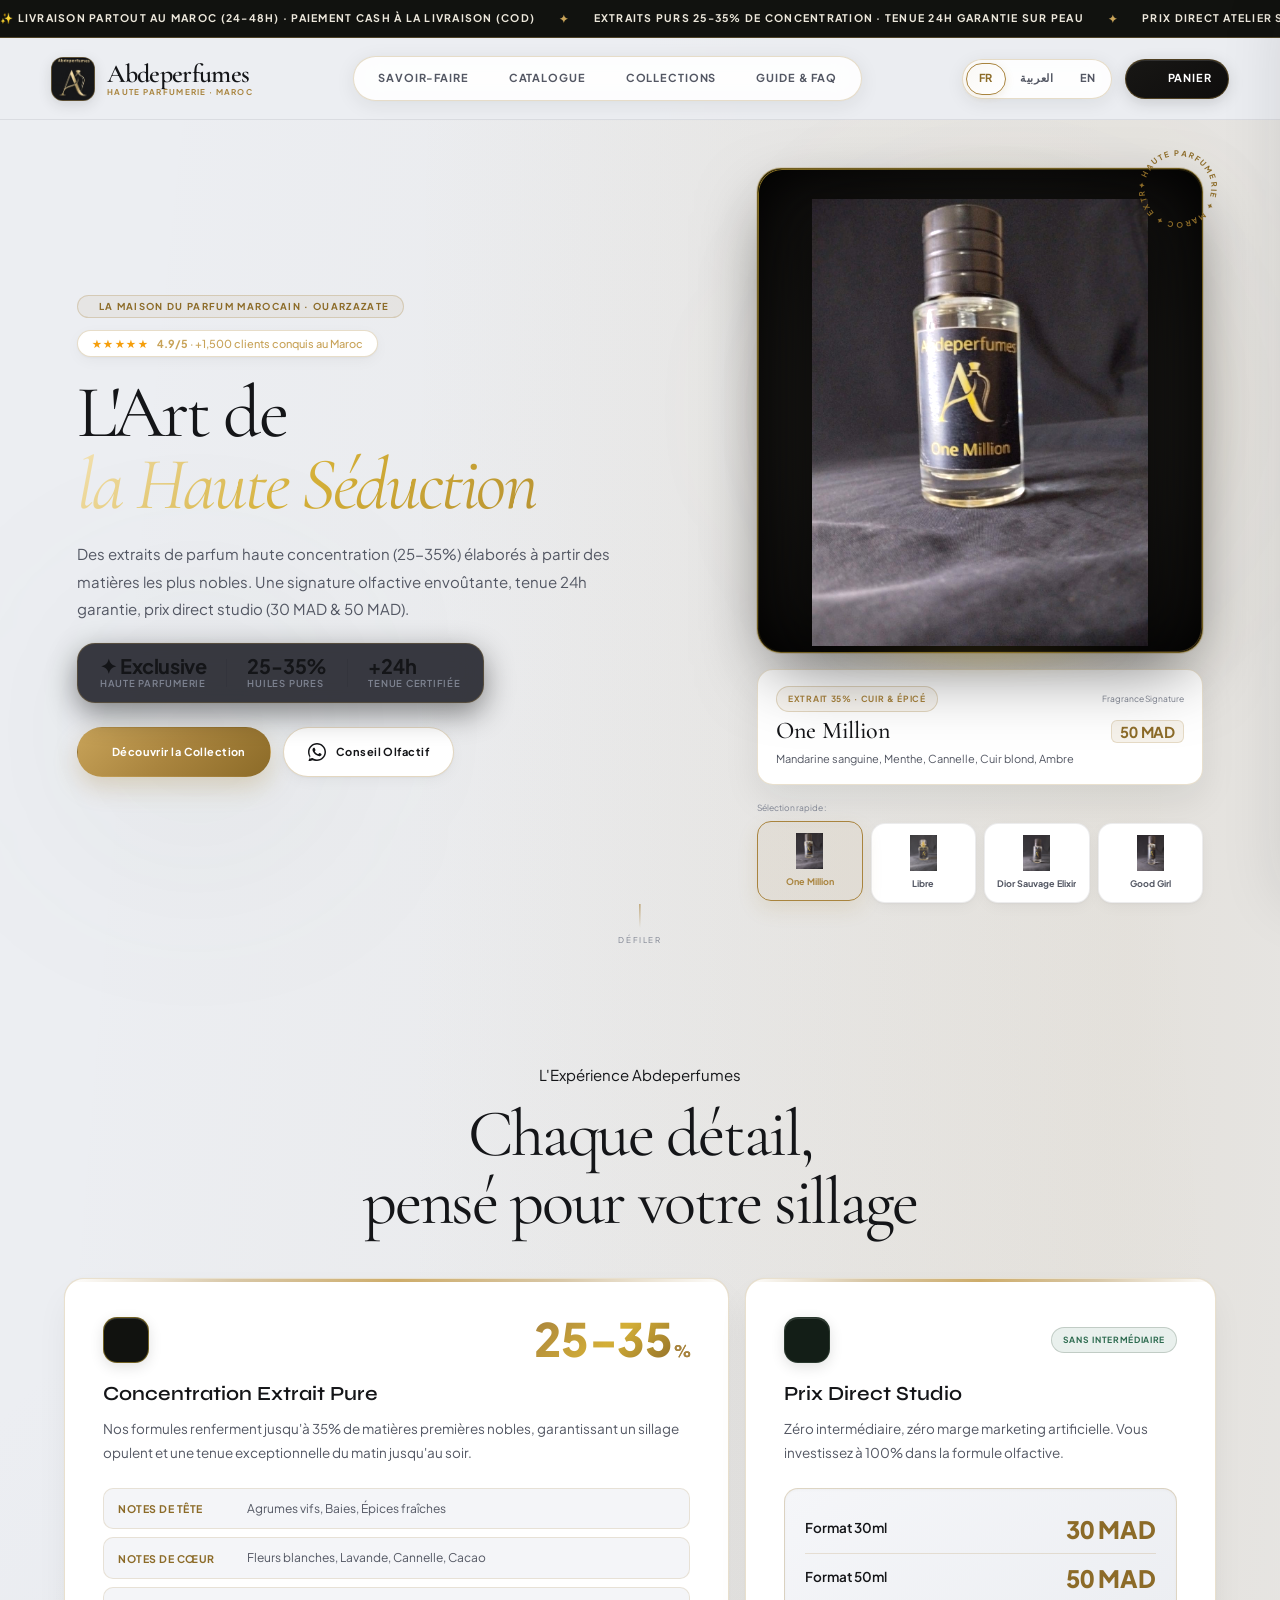
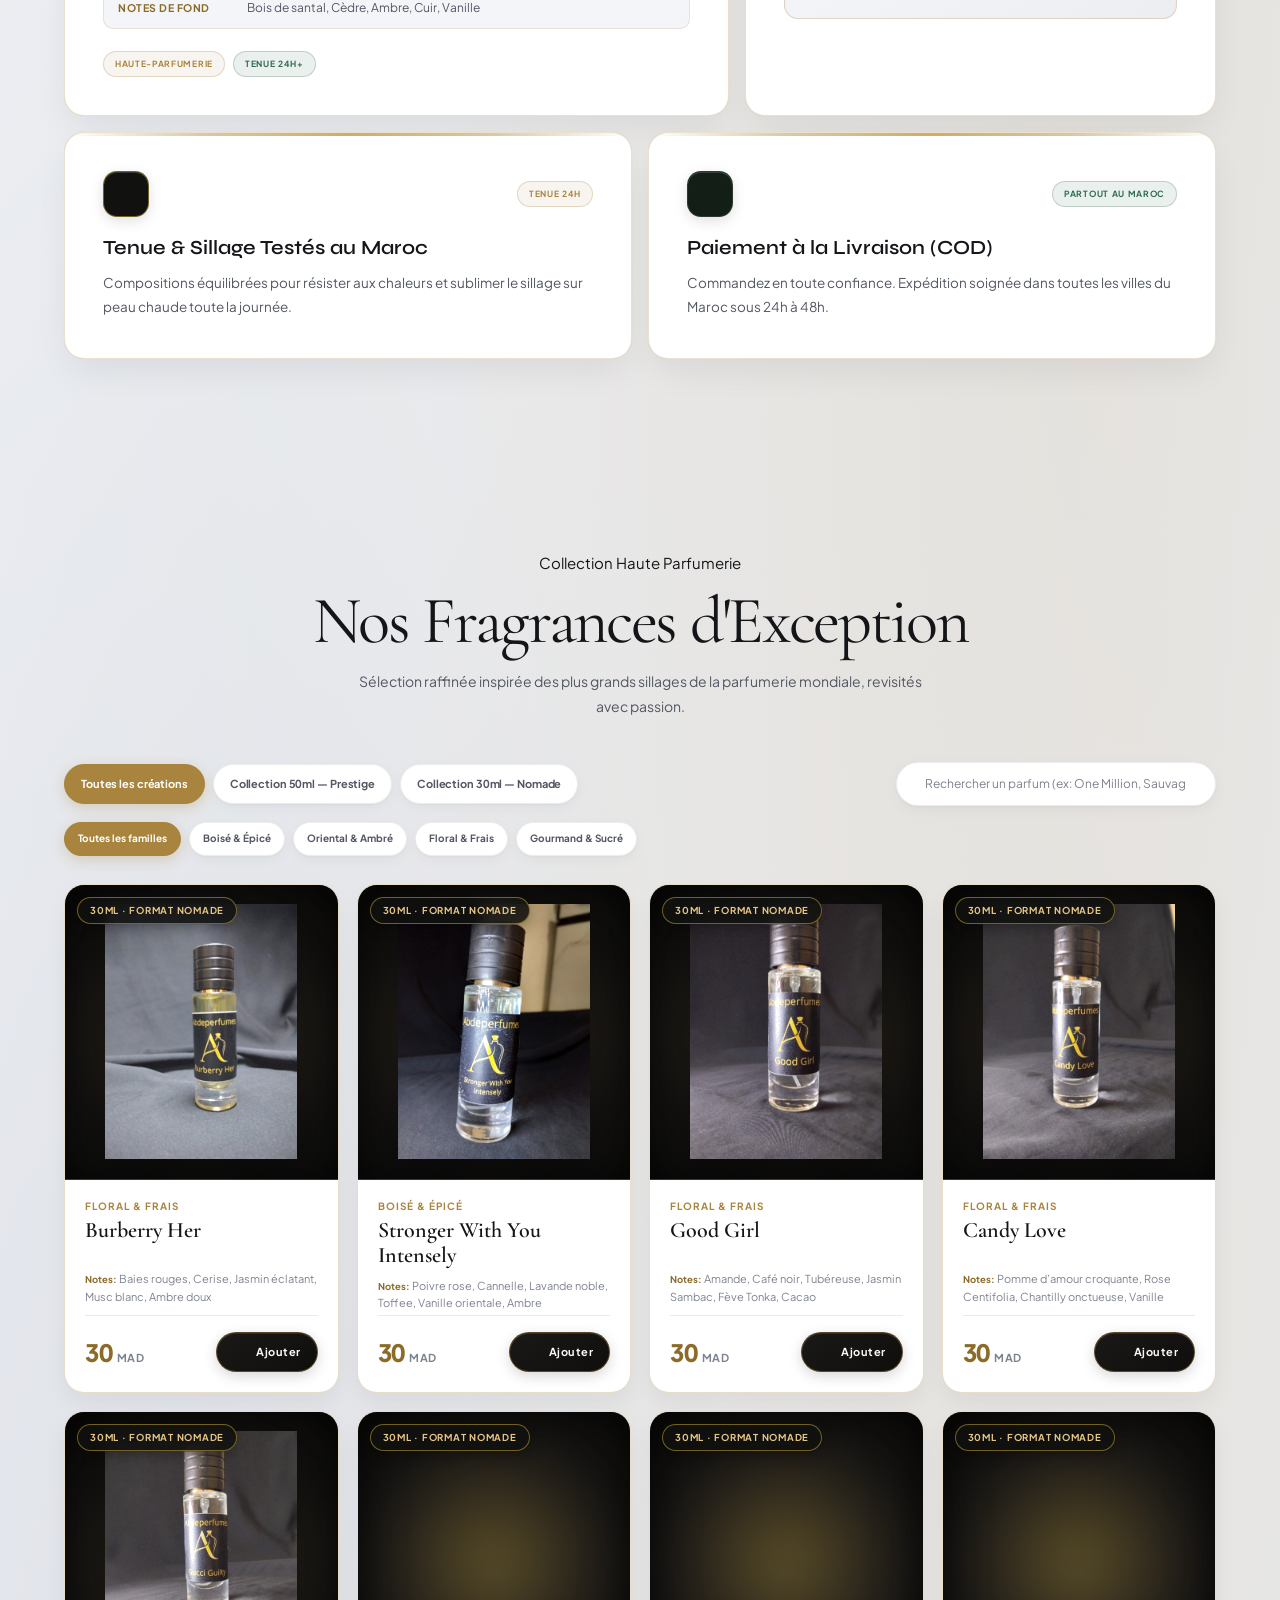
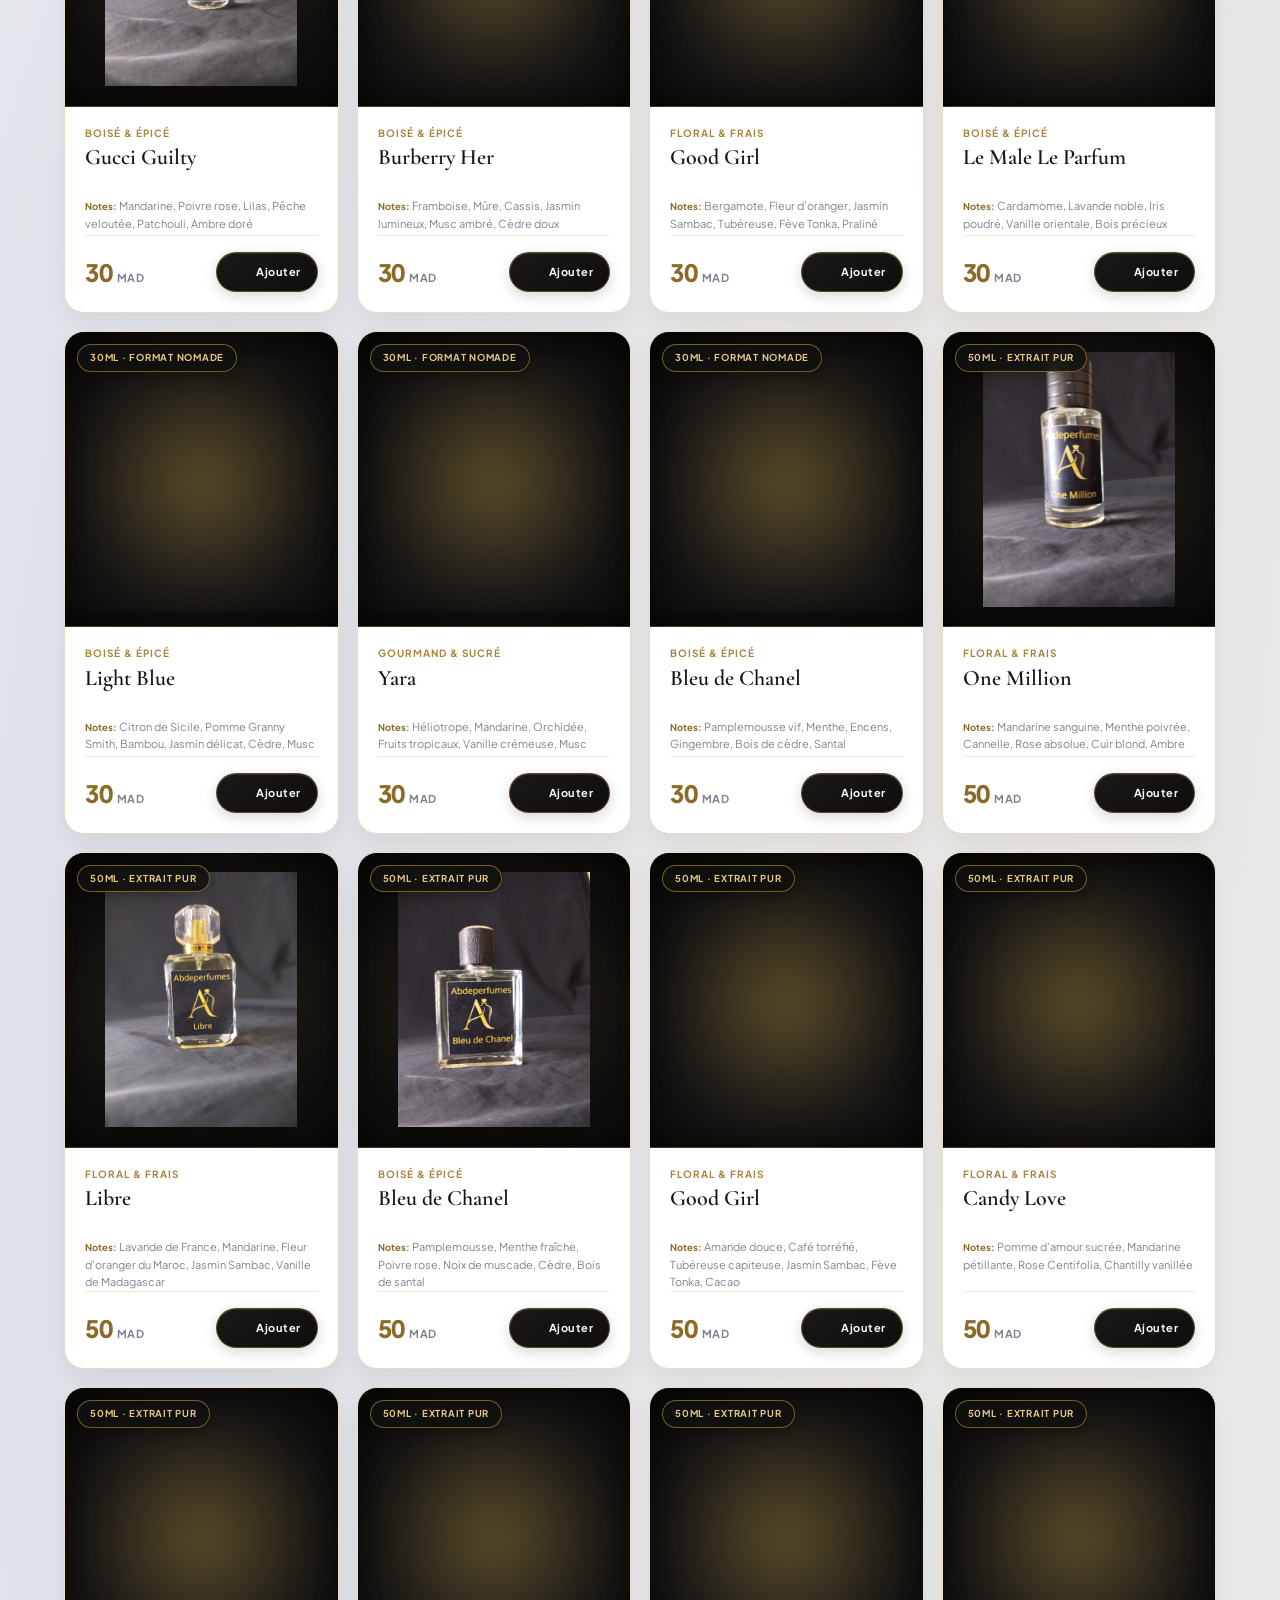
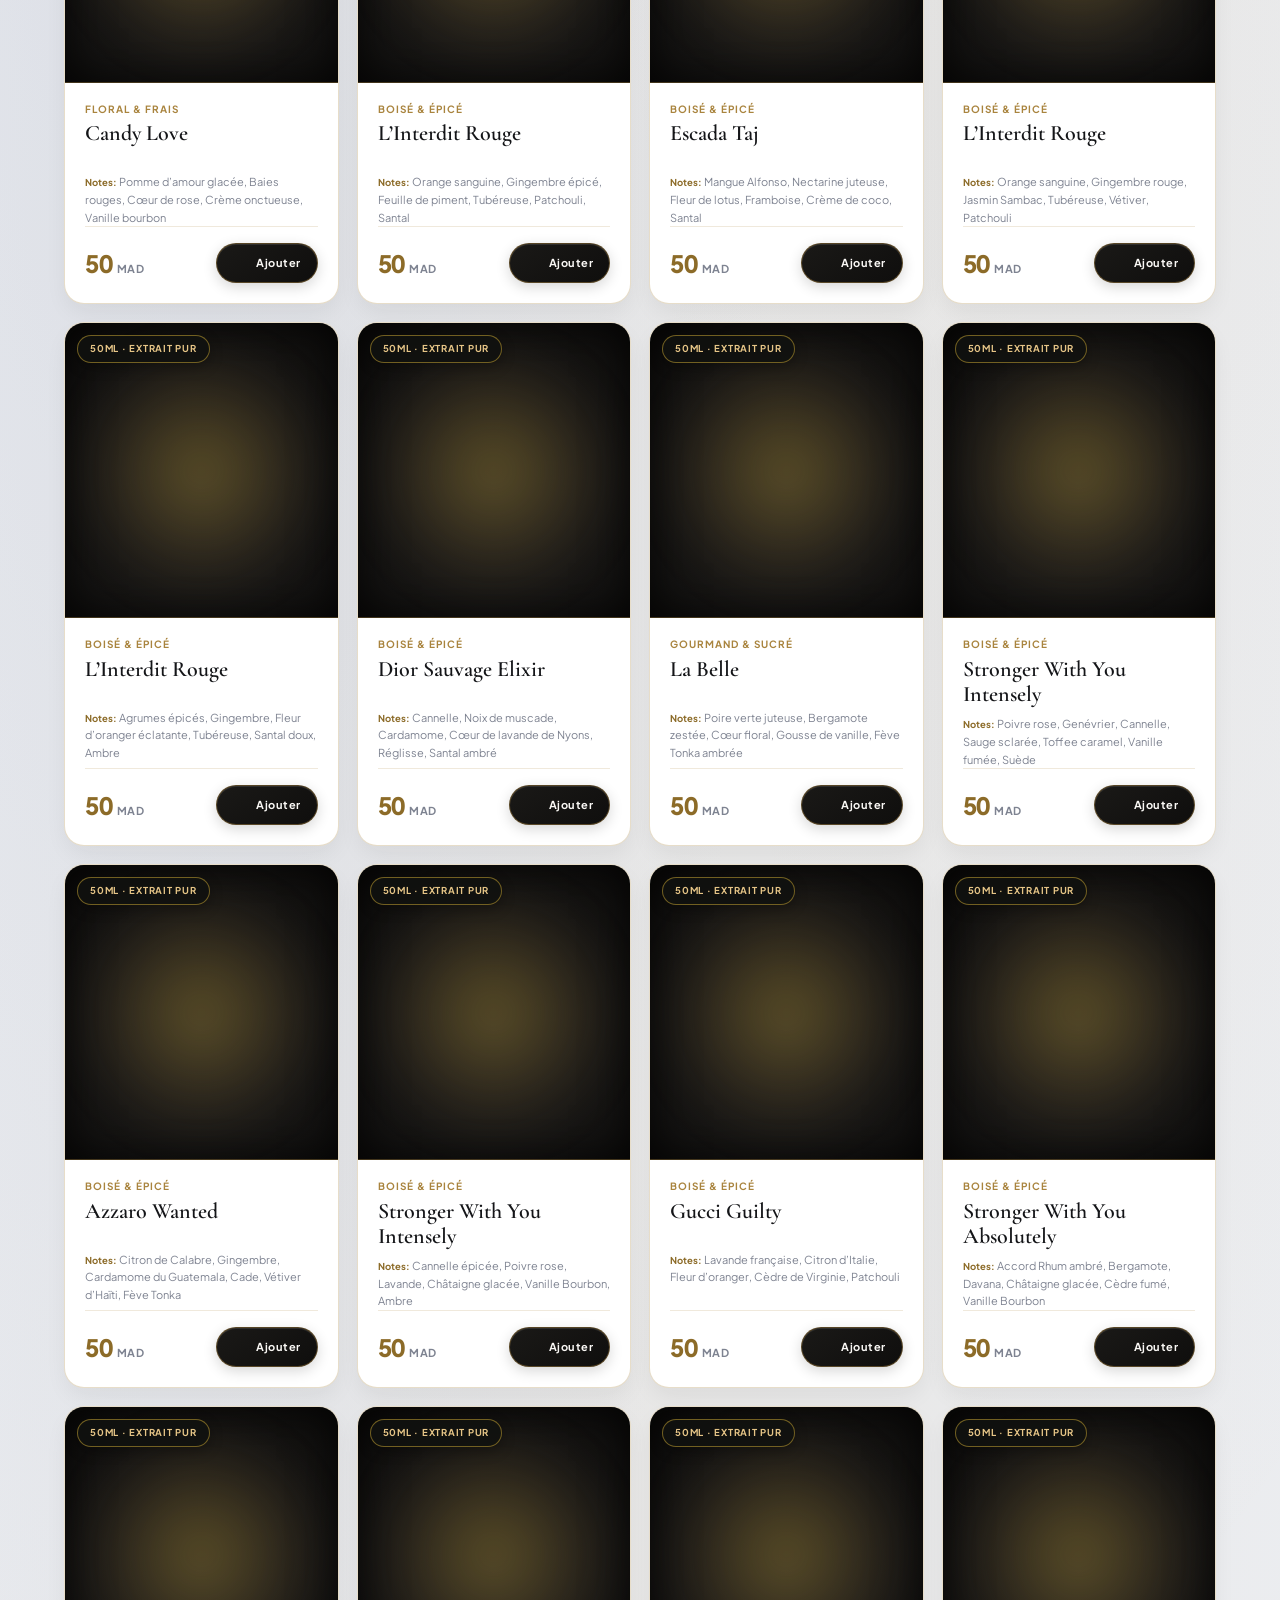
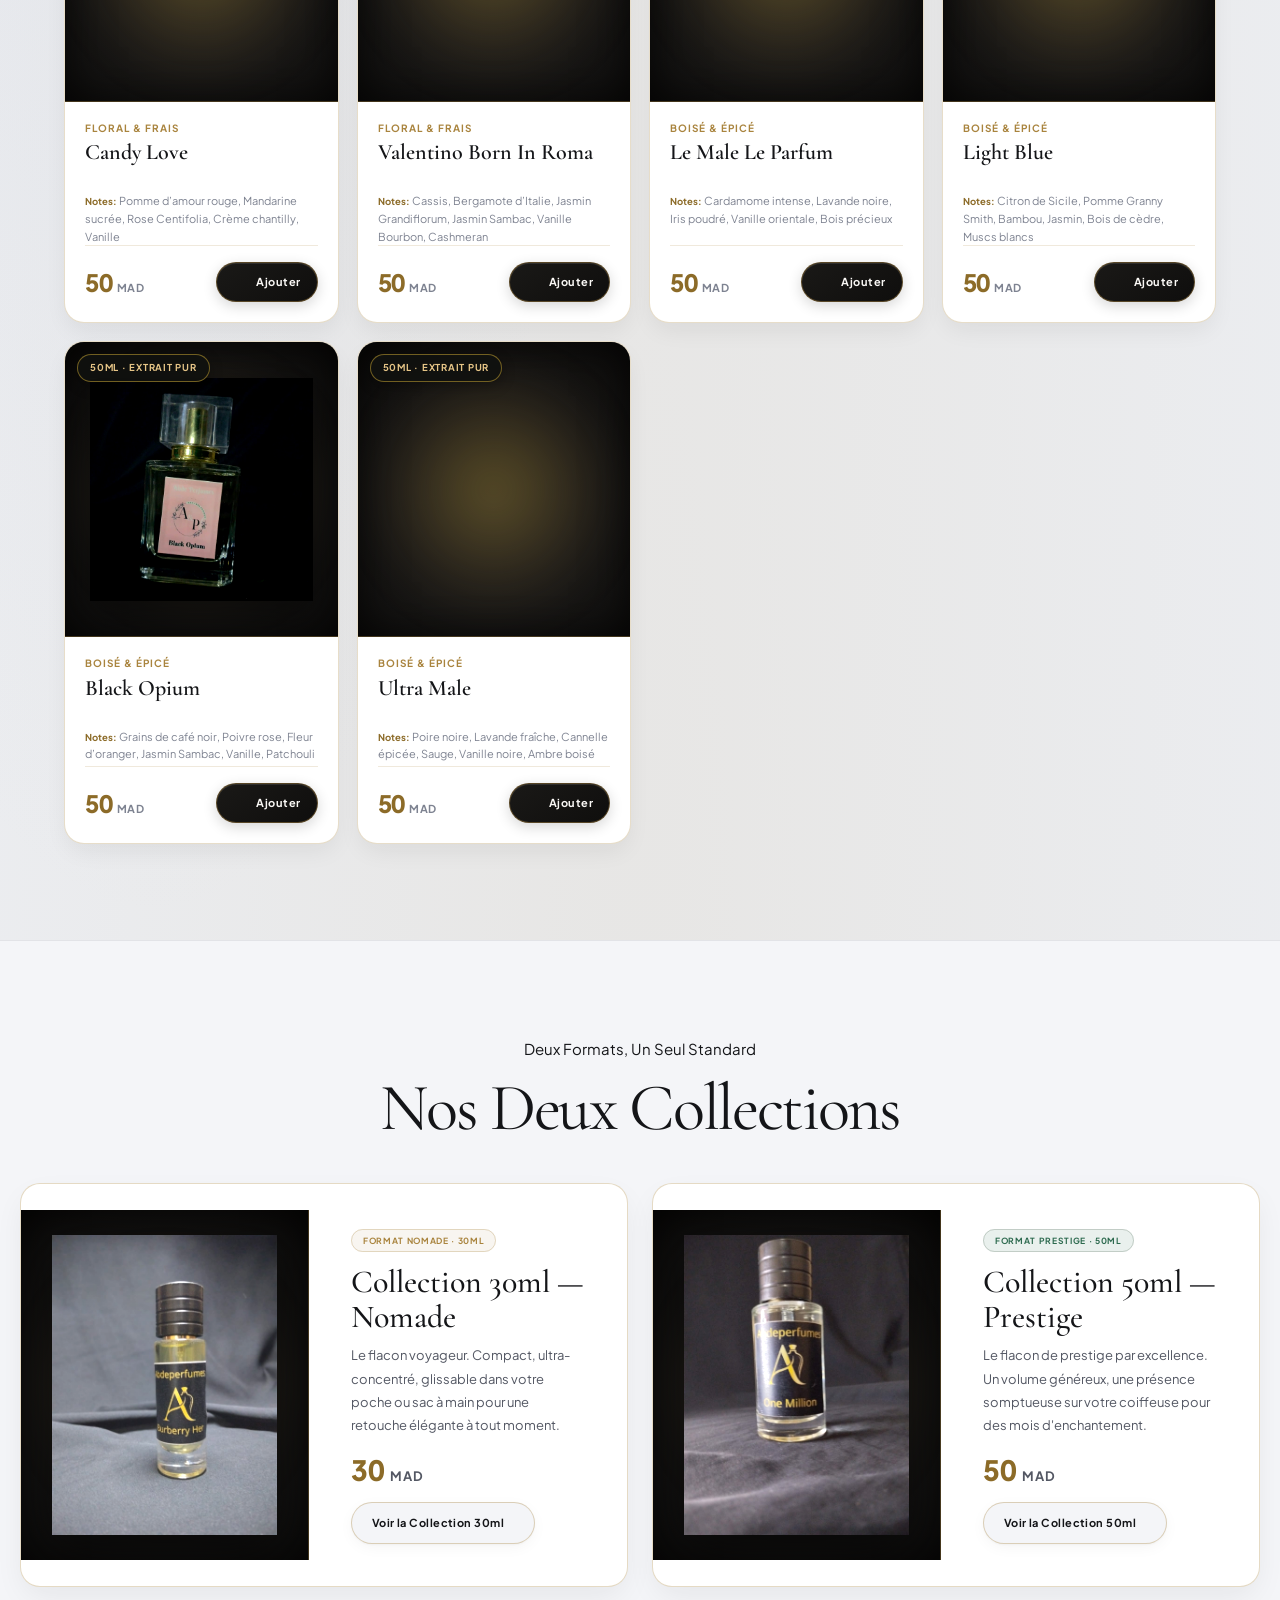
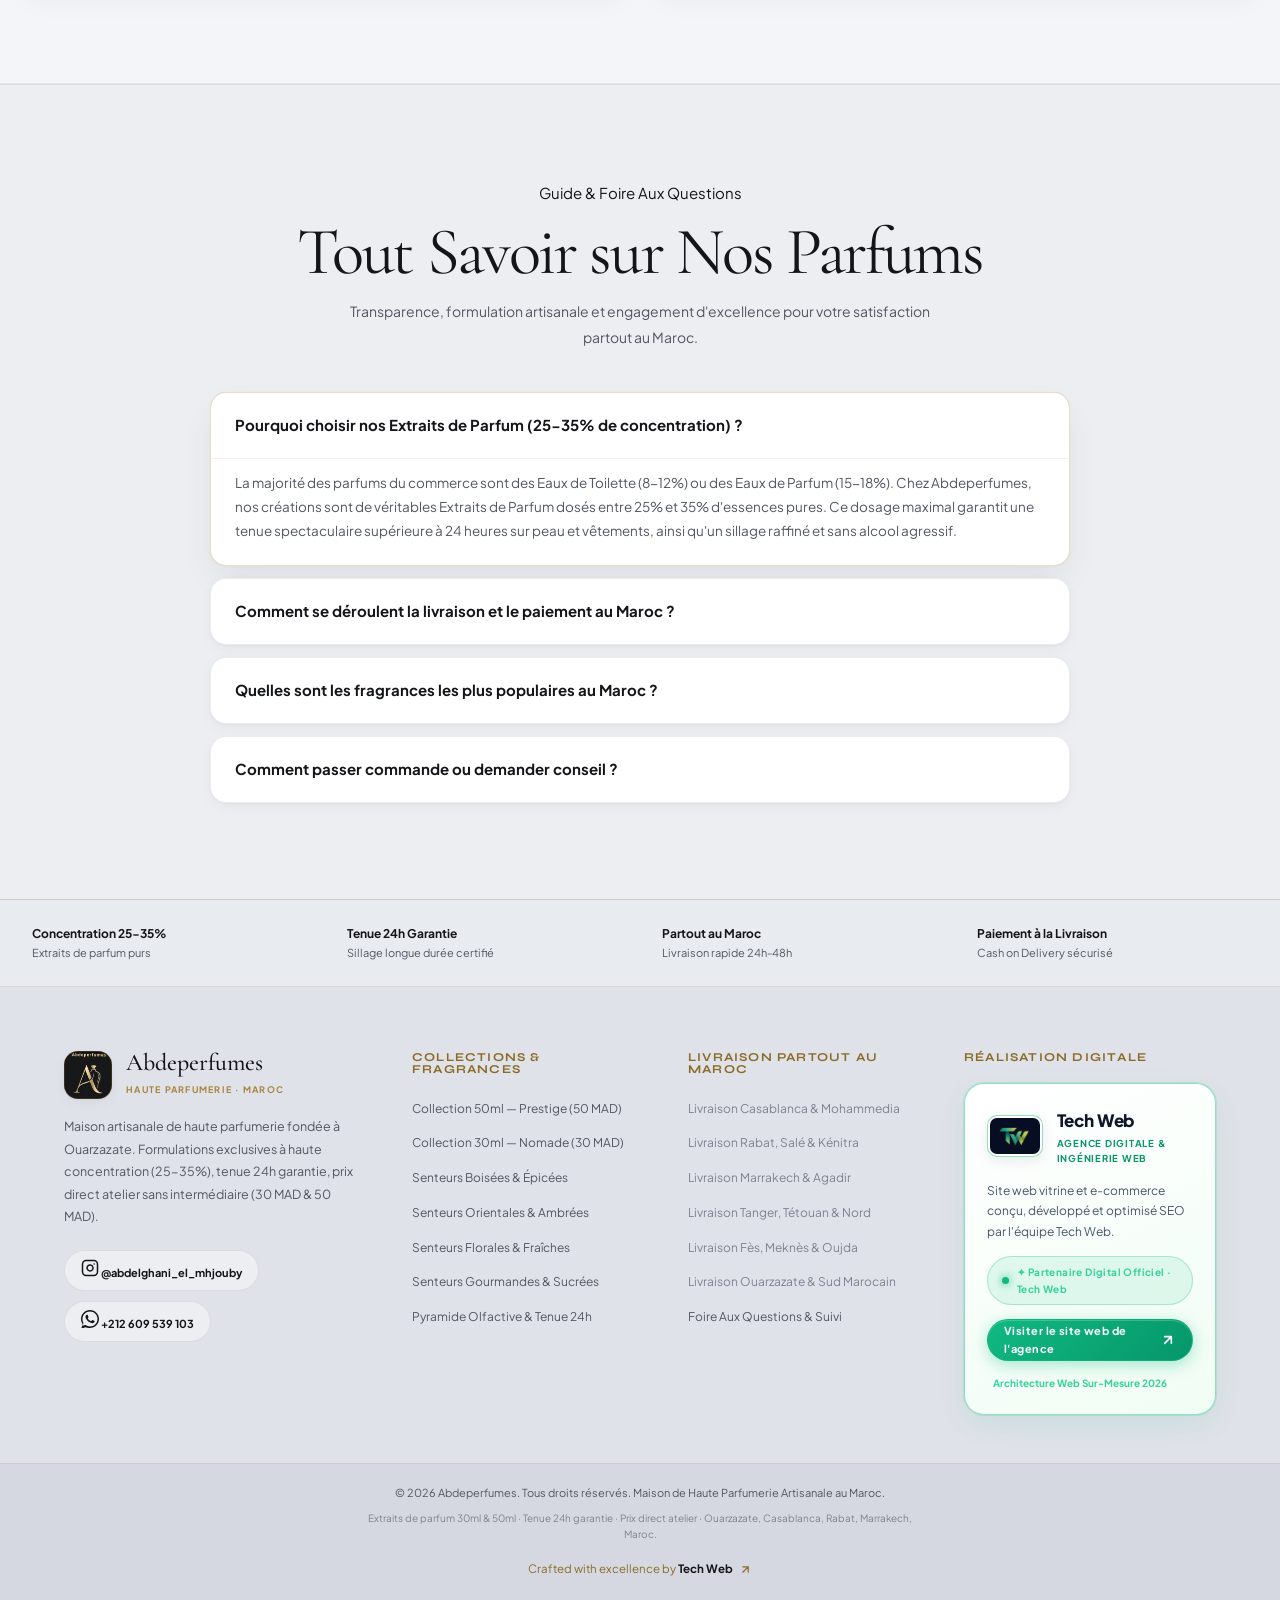
==== commit 51610117: "feat: luxury redesign with platinum palette, official techweb link, and UI enhancements" ====
--- a/index.html
+++ b/index.html
@@ -1,1127 +1,942 @@
 <!DOCTYPE html>
-<html lang="fr" dir="ltr" data-theme="dark" class="dark scroll-smooth">
+<html lang="fr" dir="ltr">
 
 <head>
   <meta charset="UTF-8" />
   <meta name="viewport" content="width=device-width, initial-scale=1.0" />
-  <title>Abdeperfumes by Abdelghani El Mahjouby &mdash; Haute Parfumerie &agrave; Ouarzazate, Maroc</title>
+
+  <!-- Primary Meta Tags (SEO Google Maroc) -->
+  <title>Abdeperfumes — Haute Parfumerie Maroc | Extraits de Parfum 30ml (30 DH) &amp; 50ml (50 DH) Tenue 24h</title>
+  <meta name="title" content="Abdeperfumes — Haute Parfumerie Maroc | Extraits de Parfum 30ml &amp; 50ml Tenue 24h" />
   <meta name="description"
-    content="Maison de Haute Parfumerie fond&eacute;e par Abdelghani El Mahjouby &agrave; Ouarzazate, Maroc. Collection exclusive de 34 extraits de parfums 30ml (30 MAD) et 50ml (50 MAD) longue tenue 24h+ livr&eacute;s partout au Maroc. R&eacute;alis&eacute; par TechWeb." />
-  
-  <!-- SEO Multilingual Keywords for Google #1 Ranking (Arabic, French, English) -->
+    content="Maison marocaine de haute parfumerie artisanale à Ouarzazate. Découvrez nos collections d'extraits de parfum haute concentration (25-35%), tenue 24h garantie : One Million, Sauvage Elixir, Libre, Good Girl, Bleu de Chanel, Baccarat Rouge. Prix direct atelier 30 MAD et 50 MAD. Livraison express partout au Maroc avec paiement cash à la livraison (COD)." />
   <meta name="keywords"
-    content="Abdeperfumes, Abdelghani El Mahjouby, abdelghani_el_mhjouby, عبد الغني المحجوبي, عطور عبدو, عطور ورزازات, عطور عبدو ورزازات, محل عطور ورزازات, parfumerie Ouarzazate, parfum Ouarzazate, boutique parfum Ouarzazate, Dr&acirc;a-Tafilalet, extrait de parfum Maroc, parfums longue tenue Maroc, 30ml 50ml MAD, acheter parfum Maroc, TechWeb, TechWeb Ouarzazate, agence digitale Ouarzazate, cr&eacute;ation site web Ouarzazate, d&eacute;veloppeur web Ouarzazate, عطور مغربية أصلية, شراء عطور بالمغرب" />
-  
-  <meta name="author" content="Abdelghani El Mahjouby &mdash; Abdeperfumes" />
-  <meta name="creator" content="TechWeb &mdash; Agence Digitale Ouarzazate (https://techweb-devs.netlify.app/)" />
-  <meta name="publisher" content="Abdeperfumes &amp; TechWeb" />
+    content="parfum maroc, parfums casablanca, parfum homme maroc, parfum femme maroc, extrait de parfum maroc, abdeperfumes, parfum 30ml maroc, parfum 50ml maroc, parfum ouarzazate, parfum marrakech, parfum rabat, parfum tanger, parfum fes, parfum agadir, parfum pas cher maroc, livraison parfum maroc, parfum tenue 24h, one million maroc, sauvage elixir maroc, libre ysl maroc, good girl maroc, bleu de chanel maroc, baccarat rouge maroc, black opium maroc, stronger with you maroc, invictus maroc, عطور المغرب, عطور الدار البيضاء, عطور مراكش, عطور رجالية المغرب, عطور نسائية المغرب, عبد بيرفيوم, بارفان المغرب, شراء عطر المغرب, parfumerie en ligne maroc" />
+  <meta name="author" content="Abdeperfumes &amp; Tech Web" />
   <meta name="robots" content="index, follow, max-image-preview:large, max-snippet:-1, max-video-preview:-1" />
-
-  <!-- Google Search Console Verification -->
-  <meta name="google-site-verification" content="google158106ef0263ea49" />
-
-  <!-- Geo-Location Tags for Local SEO in Ouarzazate & Drâa-Tafilalet -->
-  <meta name="geo.region" content="MA-08" />
-  <meta name="geo.placename" content="Ouarzazate, Dr&acirc;a-Tafilalet, Maroc" />
-  <meta name="geo.position" content="30.9189;-6.8934" />
-  <meta name="ICBM" content="30.9189, -6.8934" />
-
-  <!-- Open Graph & Social Cards -->
-  <meta property="og:site_name" content="Abdeperfumes" />
-  <meta property="og:title" content="Abdeperfumes by Abdelghani El Mahjouby &mdash; Haute Parfumerie Ouarzazate, Maroc" />
+  <meta name="geo.region" content="MA" />
+  <meta name="geo.placename" content="Ouarzazate, Casablanca, Maroc" />
+  <meta name="theme-color" content="#FAF8F5" />
+  <link rel="canonical" href="https://abdeperfumes.ma/" />
+
+  <!-- Open Graph / Facebook -->
+  <meta property="og:type" content="website" />
+  <meta property="og:url" content="https://abdeperfumes.ma/" />
+  <meta property="og:site_name" content="Abdeperfumes — Haute Parfumerie Maroc" />
+  <meta property="og:title" content="Abdeperfumes — Haute Parfumerie Maroc | Extraits de Parfum 30ml &amp; 50ml" />
   <meta property="og:description"
-    content="Maison de Haute Parfumerie fond&eacute;e par Abdelghani El Mahjouby &agrave; Ouarzazate. 34 fragrances d'exception en formats 30ml et 50ml. Con&ccedil;u par TechWeb." />
-  <meta property="og:url" content="https://abde-perfumes.netlify.app/" />
-  <meta property="og:image" content="https://abde-perfumes.netlify.app/logo.png" />
-  <meta property="og:type" content="website" />
+    content="Créations d'exception concentrées à 25-35%. Tenue 24h garantie, prix direct atelier (30 &amp; 50 MAD). Livraison partout au Maroc." />
+  <meta property="og:image" content="50-1.jpeg" />
   <meta property="og:locale" content="fr_FR" />
   <meta property="og:locale:alternate" content="ar_MA" />
   <meta property="og:locale:alternate" content="en_US" />
-  <link rel="canonical" href="https://abde-perfumes.netlify.app/" />
-
-  <!-- JSON-LD Schema.org Structured Data for Google Knowledge Graph & Local Pack -->
+
+  <!-- Twitter -->
+  <meta property="twitter:card" content="summary_large_image" />
+  <meta property="twitter:url" content="https://abdeperfumes.ma/" />
+  <meta property="twitter:title" content="Abdeperfumes — Haute Parfumerie du Maroc" />
+  <meta property="twitter:description"
+    content="Extraits de parfum haute concentration 25-35%, tenue 24h garantie au Maroc. Formats 30ml (30 MAD) et 50ml (50 MAD)." />
+  <meta property="twitter:image" content="50-1.jpeg" />
+
+  <!-- Favicons -->
+  <link rel="icon" type="image/png" href="logo.png" />
+  <link rel="apple-touch-icon" href="logo.png" />
+
+  <!-- Preconnect & Fonts -->
+  <link rel="preconnect" href="https://fonts.googleapis.com" />
+  <link rel="preconnect" href="https://fonts.gstatic.com" crossorigin />
+  <link
+    href="https://fonts.googleapis.com/css2?family=Alexandria:wght@300;400;500;600;700;800&family=Cormorant+Garamond:ital,wght@0,300;0,400;0,500;0,600;0,700;1,400;1,600&family=Plus+Jakarta+Sans:wght@300;400;500;600;700;800&family=Syne:wght@500;600;700;800&display=swap"
+    rel="stylesheet" />
+
+  <!-- Lucide Icons -->
+  <script src="https://unpkg.com/lucide@latest/dist/umd/lucide.min.js" defer></script>
+
+  <!-- Luxury Stylesheet -->
+  <link rel="stylesheet" href="style.css" />
+
+  <!-- JSON-LD SEO Structured Data (Google PerfumeStore & FAQ Schema) -->
   <script type="application/ld+json">
   {
     "@context": "https://schema.org",
     "@graph": [
       {
-        "@type": "Store",
-        "@id": "https://abde-perfumes.netlify.app/#store",
+        "@type": "PerfumeStore",
+        "@id": "https://abdeperfumes.ma/#store",
         "name": "Abdeperfumes",
-        "alternateName": [
-          "Abdeperfumes Ouarzazate",
-          "عطور عبدو ورزازات",
-          "Maison Abdeperfumes",
-          "Abdeperfumes by Abdelghani El Mahjouby"
-        ],
-        "description": "Boutique officielle de haute parfumerie marocaine fondée par Abdelghani El Mahjouby à Ouarzazate. Extraits de parfums 30ml (30 MAD) et 50ml (50 MAD) haute tenue 24h+ livrés partout au Maroc.",
-        "url": "https://abde-perfumes.netlify.app/",
-        "logo": "https://abde-perfumes.netlify.app/logo.png",
-        "image": "https://abde-perfumes.netlify.app/50-1.jpeg",
-        "founder": {
-          "@type": "Person",
-          "name": "Abdelghani El Mahjouby",
-          "alternateName": "عبد الغني المحجوبي",
-          "jobTitle": "Fondateur & Créateur Olfactif"
-        },
-        "address": {
-          "@type": "PostalAddress",
-          "streetAddress": "Centre-ville",
-          "addressLocality": "Ouarzazate",
-          "addressRegion": "Drâa-Tafilalet",
-          "postalCode": "45000",
-          "addressCountry": "MA"
-        },
-        "geo": {
-          "@type": "GeoCoordinates",
-          "latitude": 30.9189,
-          "longitude": -6.8934
-        },
+        "alternateName": ["عطور عبد الفاخرة", "Abdeperfumes Maroc", "Maison Abdeperfumes"],
+        "url": "https://abdeperfumes.ma/",
+        "logo": "https://abdeperfumes.ma/logo.png",
+        "image": "https://abdeperfumes.ma/50-1.jpeg",
+        "description": "Maison de Haute Parfumerie Artisanale au Maroc. 34 fragrances d'exception formulées en extrait de parfum (25-35% de concentration), tenue 24h certifiée, prix direct atelier (30 MAD et 50 MAD).",
         "telephone": "+212609539103",
         "priceRange": "30 MAD - 50 MAD",
         "currenciesAccepted": "MAD",
-        "paymentAccepted": "Cash on Delivery, Paiement à la livraison",
+        "paymentAccepted": "Cash on Delivery",
+        "address": {
+          "@type": "PostalAddress",
+          "addressLocality": "Ouarzazate",
+          "addressRegion": "Drâa-Tafilalet",
+          "addressCountry": "MA"
+        },
         "areaServed": [
-          { "@type": "City", "name": "Ouarzazate" },
-          { "@type": "AdministrativeArea", "name": "Drâa-Tafilalet" },
-          { "@type": "Country", "name": "Morocco" }
+          {"@type": "Country", "name": "Morocco"},
+          {"@type": "City", "name": "Casablanca"},
+          {"@type": "City", "name": "Rabat"},
+          {"@type": "City", "name": "Marrakech"},
+          {"@type": "City", "name": "Fès"},
+          {"@type": "City", "name": "Tanger"},
+          {"@type": "City", "name": "Agadir"},
+          {"@type": "City", "name": "Ouarzazate"}
         ],
-        "sameAs": [
-          "https://instagram.com/abdelghani_el_mhjouby"
-        ]
+        "hasOfferCatalog": {
+          "@type": "OfferCatalog",
+          "name": "Catalogue Haute Parfumerie Abdeperfumes",
+          "itemListElement": [
+            {
+              "@type": "Offer",
+              "itemOffered": {
+                "@type": "Product",
+                "name": "Collection 30ml — Nomade",
+                "description": "Flacon nomade ultra-concentré 30ml, tenue 24h garantie.",
+                "price": "30",
+                "priceCurrency": "MAD",
+                "availability": "https://schema.org/InStock"
+              }
+            },
+            {
+              "@type": "Offer",
+              "itemOffered": {
+                "@type": "Product",
+                "name": "Collection 50ml — Prestige",
+                "description": "Flacon de prestige 50ml haute concentration (25-35%), tenue 24h.",
+                "price": "50",
+                "priceCurrency": "MAD",
+                "availability": "https://schema.org/InStock"
+              }
+            }
+          ]
+        }
       },
       {
-        "@type": "WebSite",
-        "@id": "https://abde-perfumes.netlify.app/#website",
-        "url": "https://abde-perfumes.netlify.app/",
-        "name": "Abdeperfumes",
-        "publisher": {
-          "@id": "https://abde-perfumes.netlify.app/#store"
-        },
-        "creator": {
-          "@type": "ProfessionalService",
-          "@id": "https://techweb-devs.netlify.app/#agency",
-          "name": "TechWeb",
-          "url": "https://techweb-devs.netlify.app/",
-          "description": "Agence Digitale spécialisée en création de sites web sur-mesure et référencement SEO Google à Ouarzazate, Drâa-Tafilalet, Maroc.",
-          "telephone": "+212711218301",
-          "address": {
-            "@type": "PostalAddress",
-            "addressLocality": "Ouarzazate",
-            "addressRegion": "Drâa-Tafilalet",
-            "addressCountry": "MA"
+        "@type": "FAQPage",
+        "@id": "https://abdeperfumes.ma/#faq",
+        "mainEntity": [
+          {
+            "@type": "Question",
+            "name": "Pourquoi choisir les Extraits de Parfum Abdeperfumes ?",
+            "acceptedAnswer": {
+              "@type": "Answer",
+              "text": "Nos parfums sont formulés en véritable Extrait de Parfum avec 25 à 35% de matières nobles, garantissant une tenue certifiée de plus de 24 heures et un sillage remarquable, tout en étant proposés à prix direct atelier (30 MAD et 50 MAD)."
+            }
+          },
+          {
+            "@type": "Question",
+            "name": "Quels sont les délais et modalités de livraison au Maroc ?",
+            "acceptedAnswer": {
+              "@type": "Answer",
+              "text": "Nous livrons dans toutes les villes du Maroc (Casablanca, Rabat, Marrakech, Fès, Tanger, Agadir, Ouarzazate...) sous 24h à 48h. Le paiement s'effectue en espèces à la livraison (Cash on Delivery) après réception de votre colis."
+            }
+          },
+          {
+            "@type": "Question",
+            "name": "Quelles sont les fragrances les plus populaires ?",
+            "acceptedAnswer": {
+              "@type": "Answer",
+              "text": "Parmi nos 34 fragrances les plus appréciées au Maroc : One Million, Dior Sauvage Elixir, Libre, Good Girl, Bleu de Chanel, Baccarat Rouge 540, Black Opium, Stronger With You Intensely et Ultra Male."
+            }
+          },
+          {
+            "@type": "Question",
+            "name": "Comment passer commande facilement ?",
+            "acceptedAnswer": {
+              "@type": "Answer",
+              "text": "Vous pouvez composer votre panier directement sur notre site et cliquer sur 'Commander via WhatsApp', ou contacter notre service client au +212 609 539 103 pour un conseil personnalisé."
+            }
           }
-        }
+        ]
       }
     ]
   }
   </script>
-
-  <!-- Favicon & Brand Icons -->
-  <link rel="icon" type="image/png" href="logo.png" />
-  <link rel="apple-touch-icon" href="logo.png" />
-
-  <!-- LCP Hero Image Preload for 95+ Performance -->
-  <link rel="preload" as="image" href="50-1.jpeg" fetchpriority="high" />
-
-  <!-- Google Fonts: Asynchronous non-render-blocking luxury typography -->
-  <link rel="preconnect" href="https://fonts.googleapis.com" />
-  <link rel="preconnect" href="https://fonts.gstatic.com" crossorigin />
-  <link rel="preload" as="style"
-    href="https://fonts.googleapis.com/css2?family=Alexandria:wght@400;600;700&family=Amiri:ital,wght@0,400;0,700;1,400&family=Cormorant+Garamond:ital,wght@0,600;0,700;1,400&family=Plus+Jakarta+Sans:wght@400;500;600;700&display=swap" />
-  <link
-    href="https://fonts.googleapis.com/css2?family=Alexandria:wght@400;600;700&family=Amiri:ital,wght@0,400;0,700;1,400&family=Cormorant+Garamond:ital,wght@0,600;0,700;1,400&family=Plus+Jakarta+Sans:wght@400;500;600;700&display=swap"
-    rel="stylesheet" media="print" onload="this.media='all'" />
-  <noscript>
-    <link
-      href="https://fonts.googleapis.com/css2?family=Alexandria:wght@400;600;700&family=Amiri:ital,wght@0,400;0,700;1,400&family=Cormorant+Garamond:ital,wght@0,600;0,700;1,400&family=Plus+Jakarta+Sans:wght@400;500;600;700&display=swap"
-      rel="stylesheet" />
-  </noscript>
-
-  <!-- Static High-Performance Tailwind CSS (Zero Runtime CPU Overhead) -->
-  <link rel="stylesheet" href="tailwind.min.css?v=10k" />
-
-  <!-- Custom Studio Stylesheet -->
-  <link rel="stylesheet" href="style.css?v=10k" />
-
-  <!-- Elite TechWeb Luxury Styles (Zero Cache Risk) -->
-  <style id="techweb-core-styles">
-    .techweb-luxury-card {
-      background: radial-gradient(110% 140% at 50% 0%, rgba(0, 166, 147, 0.16) 0%, rgba(10, 15, 22, 0.96) 65%, rgba(5, 8, 12, 0.99) 100%) !important;
-      border: 1px solid rgba(0, 201, 167, 0.38) !important;
-      box-shadow: 0 25px 65px -15px rgba(0, 0, 0, 0.85), 0 0 35px rgba(0, 166, 147, 0.16), inset 0 1px 0 rgba(255, 255, 255, 0.12) !important;
-      backdrop-filter: blur(24px) !important;
-      -webkit-backdrop-filter: blur(24px) !important;
-      transition: all 0.4s cubic-bezier(0.16, 1, 0.3, 1) !important;
-    }
-    .techweb-luxury-card:hover {
-      border-color: rgba(212, 225, 87, 0.65) !important;
-      box-shadow: 0 30px 75px -15px rgba(0, 0, 0, 0.9), 0 0 45px rgba(0, 166, 147, 0.28) !important;
-      transform: translateY(-2px);
-    }
-    .techweb-logo-frame {
-      display: flex !important;
-      align-items: center !important;
-      justify-content: center !important;
-      padding: 0.65rem !important;
-      border-radius: 1.5rem !important;
-      background: linear-gradient(135deg, rgba(0, 166, 147, 0.2) 0%, rgba(2, 62, 58, 0.35) 100%) !important;
-      border: 1px solid rgba(0, 166, 147, 0.45) !important;
-      box-shadow: 0 12px 30px -6px rgba(0, 0, 0, 0.6), 0 0 24px rgba(0, 166, 147, 0.25) !important;
-      transition: all 0.35s ease !important;
-    }
-    .techweb-logo-frame:hover {
-      background: linear-gradient(135deg, rgba(0, 166, 147, 0.32) 0%, rgba(212, 225, 87, 0.25) 100%) !important;
-      border-color: rgba(212, 225, 87, 0.7) !important;
-      box-shadow: 0 16px 36px -6px rgba(0, 0, 0, 0.7), 0 0 32px rgba(212, 225, 87, 0.35) !important;
-    }
-    .techweb-status-pill {
-      display: inline-flex !important;
-      align-items: center !important;
-      gap: 0.45rem !important;
-      padding: 0.3rem 0.85rem !important;
-      border-radius: 9999px !important;
-      background: rgba(0, 166, 147, 0.16) !important;
-      border: 1px solid rgba(0, 166, 147, 0.45) !important;
-      color: #7FE8CD !important;
-      font-size: 0.72rem !important;
-      font-weight: 700 !important;
-      letter-spacing: 0.04em !important;
-    }
-    .techweb-perf-pill {
-      display: inline-flex !important;
-      align-items: center !important;
-      gap: 0.35rem !important;
-      padding: 0.3rem 0.85rem !important;
-      border-radius: 9999px !important;
-      background: rgba(255, 255, 255, 0.06) !important;
-      border: 1px solid rgba(255, 255, 255, 0.15) !important;
-      color: #F1F5F9 !important;
-      font-size: 0.72rem !important;
-      font-weight: 600 !important;
-    }
-    .techweb-btn-gold {
-      background: linear-gradient(135deg, #00A693 0%, #4EB883 50%, #D4E157 100%) !important;
-      color: #02231E !important;
-      font-weight: 800 !important;
-      letter-spacing: 0.02em !important;
-      border-radius: 1rem !important;
-      padding: 0.75rem 1.5rem !important;
-      box-shadow: 0 10px 25px -5px rgba(0, 166, 147, 0.5) !important;
-      transition: all 0.3s cubic-bezier(0.16, 1, 0.3, 1) !important;
-      text-decoration: none !important;
-    }
-    .techweb-btn-gold:hover {
-      transform: translateY(-2px) !important;
-      box-shadow: 0 16px 32px -6px rgba(212, 225, 87, 0.6) !important;
-      color: #001512 !important;
-    }
-    .techweb-btn-glass {
-      background: rgba(0, 166, 147, 0.12) !important;
-      border: 1px solid rgba(0, 166, 147, 0.45) !important;
-      color: #F8FAFC !important;
-      font-weight: 700 !important;
-      border-radius: 1rem !important;
-      padding: 0.75rem 1.4rem !important;
-      transition: all 0.3s cubic-bezier(0.16, 1, 0.3, 1) !important;
-      text-decoration: none !important;
-    }
-    .techweb-btn-glass:hover {
-      background: rgba(0, 166, 147, 0.25) !important;
-      border-color: rgba(212, 225, 87, 0.7) !important;
-      color: #FFFFFF !important;
-      transform: translateY(-2px) !important;
-    }
-    .techweb-tags-row {
-      display: flex;
-      flex-wrap: wrap;
-      align-items: center;
-      gap: 0.75rem;
-      font-size: 0.72rem;
-      color: rgba(241, 245, 249, 0.75);
-    }
-    .techweb-tags-row span {
-      background: rgba(255, 255, 255, 0.04);
-      border: 1px solid rgba(255, 255, 255, 0.08);
-      padding: 0.2rem 0.6rem;
-      border-radius: 9999px;
-    }
-  </style>
 </head>
 
-<body class="antialiased selection:bg-champagne selection:text-obsidian">
-
-  <!-- Ambient Luxury Cursor Spotlight (Desktop Glow) -->
-  <div id="luxurySpotlight" class="luxury-spotlight" aria-hidden="true"></div>
-
-  <!-- Luxury Toast Notification (Zero Emojis — Clean SVG Icon) -->
-  <div id="luxuryToast" class="luxury-toast" role="status" aria-live="polite">
-    <div class="toast-glow"></div>
-    <div class="toast-content">
-      <svg class="w-4 h-4 text-champagne shrink-0" viewBox="0 0 24 24" fill="none" stroke="currentColor"
-        stroke-width="2.2">
-        <path d="M20 6L9 17l-5-5"></path>
-      </svg>
-      <span id="toastMsg" class="toast-msg"></span>
-    </div>
-  </div>
-
-  <!-- =========================================================
-       FLOATING LUXURY NAVBAR (COMPACT & RESPONSIVE ON MOBILE)
-       ========================================================= -->
-  <header id="navbar" class="fixed top-0 left-0 right-0 z-50 px-2.5 sm:px-4 pt-2.5 sm:pt-3 transition-all duration-500">
-    <div
-      class="navbar-glass max-w-[1380px] mx-auto h-[62px] sm:h-[70px] md:h-[72px] rounded-full px-3 sm:px-5 md:px-8 flex items-center justify-between gap-1.5 sm:gap-4">
-
-      <!-- Brand Logo (Official Gold Monogram Emblem) -->
-      <a href="#" class="flex items-center gap-2 sm:gap-3.5 group shrink-0" aria-label="Abdeperfumes">
-        <div
-          class="relative w-9 h-9 sm:w-11 sm:h-11 md:w-12 md:h-12 rounded-xl sm:rounded-2xl overflow-hidden border border-champagne/40 bg-obsidian/90 shadow-[0_0_18px_rgba(197,160,89,0.22)] flex items-center justify-center p-0.5 sm:p-1 group-hover:border-champagne group-hover:shadow-[0_0_28px_rgba(197,160,89,0.5)] group-hover:scale-105 transition-all duration-500 shrink-0">
-          <img src="logo.png" width="48" height="48" onerror="this.onerror=null;this.src='logo.jpeg';" alt="Abdeperfumes Logo"
-            class="w-full h-full object-contain" />
-        </div>
-        <div class="flex flex-col">
-          <span
-            class="font-serif text-base sm:text-xl md:text-2xl font-semibold tracking-wide text-champagne leading-none group-hover:text-goldlight transition-colors whitespace-nowrap">
-            Abdeperfumes
-          </span>
-          <span class="text-[8px] sm:text-[9px] uppercase tracking-[0.16em] sm:tracking-[0.22em] opacity-65 mt-0.5 hidden xs:block" id="navSubTag">
-            Haute Parfumerie
-          </span>
-        </div>
-      </a>
-
-      <!-- Center Navigation Links (Desktop Only) -->
-      <nav class="hidden lg:flex items-center gap-1 p-1.5 rounded-full nav-pill-box" aria-label="Navigation">
-        <a href="#catalogue" data-filter="all" id="navLinkAll"
-          class="nav-pill-link px-4 py-2 rounded-full text-xs font-semibold tracking-wide">
-          Catalogue (34)
-        </a>
-        <a href="#catalogue" data-filter="50ml" id="navLink50"
-          class="nav-pill-link px-4 py-2 rounded-full text-xs font-semibold tracking-wide">
-          Collection 50ml
-        </a>
-        <a href="#catalogue" data-filter="30ml" id="navLink30"
-          class="nav-pill-link px-4 py-2 rounded-full text-xs font-semibold tracking-wide">
-          Collection 30ml
-        </a>
-        <a href="#savoir-faire" id="navLinkSavoir"
-          class="nav-pill-link px-4 py-2 rounded-full text-xs font-semibold tracking-wide">
-          Signature
-        </a>
-        <a href="#collections" id="navLinkFormats"
-          class="nav-pill-link px-4 py-2 rounded-full text-xs font-semibold tracking-wide">
-          Formats
-        </a>
-      </nav>
-
-      <!-- Right Controls: Language + Theme + Instagram SVG + Cart + Burger -->
-      <div class="flex items-center gap-1 sm:gap-2 md:gap-3 shrink-0">
-
-        <!-- Language Switcher (FR / AR / EN) -->
-        <div class="lang-box flex items-center p-0.5 sm:p-1 rounded-full shrink-0" role="group" aria-label="Langue">
-          <button type="button" class="lang-btn is-active" data-lang="fr">FR</button>
-          <button type="button" class="lang-btn" data-lang="ar">AR</button>
-          <button type="button" class="lang-btn" data-lang="en">EN</button>
-        </div>
-
-        <!-- Theme Switcher (Dark / Light) -->
-        <button type="button" id="themeToggleBtn" class="icon-circle-btn w-8 h-8 sm:w-10 sm:h-10 text-xs sm:text-sm shrink-0" aria-label="Changer le mode d'affichage"
-          title="Mode Sombre / Clair">
-          <svg id="iconSun" class="w-3.5 h-3.5 sm:w-4 sm:h-4" viewBox="0 0 24 24" fill="none" stroke="currentColor" stroke-width="2">
-            <circle cx="12" cy="12" r="4"></circle>
-            <path
-              d="M12 2v2M12 20v2M4.93 4.93l1.41 1.41M17.66 17.66l1.41 1.41M2 12h2M20 12h2M6.34 17.66l-1.41 1.41M19.07 4.93l-1.41 1.41">
-            </path>
-          </svg>
-          <svg id="iconMoon" class="w-3.5 h-3.5 sm:w-4 sm:h-4 hidden" viewBox="0 0 24 24" fill="none" stroke="currentColor"
-            stroke-width="2">
-            <path d="M21 12.79A9 9 0 1 1 11.21 3 7 7 0 0 0 21 12.79z"></path>
-          </svg>
-        </button>
-
-        <!-- Instagram Button (Hidden on small mobile navbar, accessible in mobile menu and desktop) -->
-        <a href="https://instagram.com/abdelghani_el_mhjouby?mdxt=MW9sc2VjZGhnMDlscw%3D%3D" target="_blank"
-          rel="noopener noreferrer" class="icon-circle-btn w-8 h-8 sm:w-10 sm:h-10 text-xs sm:text-sm shrink-0 hidden md:inline-flex" aria-label="Instagram Abdeperfumes" title="Instagram">
-          <svg class="w-4 h-4" viewBox="0 0 24 24" fill="none" stroke="currentColor" stroke-width="2"
-            stroke-linecap="round" stroke-linejoin="round">
-            <rect x="2" y="2" width="20" height="20" rx="5" ry="5"></rect>
-            <path d="M16 11.37A4 4 0 1 1 12.63 8 4 4 0 0 1 16 11.37z"></path>
-            <line x1="17.5" y1="6.5" x2="17.51" y2="6.5"></line>
-          </svg>
-        </a>
-
-        <!-- Shopping Bag Button -->
-        <button type="button" id="cartBtn"
-          class="btn-gold-pill flex items-center justify-center gap-1.5 w-8 h-8 sm:w-auto px-0 sm:px-4 py-0 sm:py-2.5 rounded-full text-xs font-bold tracking-wide shrink-0 relative" aria-label="Panier">
-          <svg class="w-3.5 h-3.5 sm:w-4 sm:h-4" viewBox="0 0 24 24" fill="none" stroke="currentColor" stroke-width="2">
-            <path d="M6 2L3 6v14a2 2 0 0 0 2 2h14a2 2 0 0 0 2-2V6l-3-4z"></path>
-            <line x1="3" y1="6" x2="21" y2="6"></line>
-            <path d="M16 10a4 4 0 0 1-8 0"></path>
-          </svg>
-          <span id="navCartText" class="hidden sm:inline">Panier</span>
-          <span id="cartBadge" class="cart-count-badge" hidden>0</span>
-        </button>
-
-        <!-- Mobile Menu Trigger -->
-        <button type="button" id="navBurger" class="lg:hidden icon-circle-btn w-8 h-8 sm:w-10 sm:h-10 text-xs sm:text-sm shrink-0" aria-label="Menu">
-          <svg class="w-4 h-4 sm:w-5 sm:h-5" viewBox="0 0 24 24" fill="none" stroke="currentColor" stroke-width="2">
-            <line x1="3" y1="7" x2="21" y2="7"></line>
-            <line x1="3" y1="12" x2="21" y2="12"></line>
-            <line x1="3" y1="17" x2="21" y2="17"></line>
-          </svg>
-        </button>
-      </div>
-    </div>
-
-    <!-- Mobile Dropdown Menu -->
-    <div id="mobileNav" class="mobile-menu-box max-w-[1380px] mx-auto mt-2 rounded-3xl p-5 hidden flex-col gap-3 shadow-2xl border border-champagne/25 backdrop-blur-xl">
-      <div class="flex flex-col gap-1 pb-3 border-b border-champagne/15">
-        <a href="#catalogue" data-filter="all" id="mobLinkAll"
-          class="mobile-nav-link py-2.5 text-sm font-semibold border-b border-champagne/10 flex items-center justify-between">
-          <span>Catalogue Complet (34)</span>
-          <span class="text-xs text-champagne opacity-75">30 / 50 MAD</span>
-        </a>
-        <a href="#catalogue" data-filter="50ml" id="mobLink50"
-          class="mobile-nav-link py-2.5 text-sm font-semibold border-b border-champagne/10 flex items-center justify-between">
-          <span>Collection 50ml (23)</span>
-          <span class="text-xs text-champagne opacity-75">50 MAD</span>
-        </a>
-        <a href="#catalogue" data-filter="30ml" id="mobLink30"
-          class="mobile-nav-link py-2.5 text-sm font-semibold border-b border-champagne/10 flex items-center justify-between">
-          <span>Collection 30ml (11)</span>
-          <span class="text-xs text-champagne opacity-75">30 MAD</span>
-        </a>
-        <a href="#savoir-faire" id="mobLinkSavoir"
-          class="mobile-nav-link py-2.5 text-sm font-semibold border-b border-champagne/10">Notre Signature</a>
-        <a href="#collections" id="mobLinkFormats" class="mobile-nav-link py-2.5 text-sm font-semibold">Formats 30ml &amp;
-          50ml</a>
-      </div>
-
-      <!-- Mobile Quick Actions: Instagram & WhatsApp -->
-      <div class="pt-1 flex items-center justify-between gap-3">
-        <a href="https://instagram.com/abdelghani_el_mhjouby?mdxt=MW9sc2VjZGhnMDlscw%3D%3D" target="_blank"
-          rel="noopener noreferrer"
-          class="btn-studio-outline flex-1 py-2.5 px-3 rounded-full text-xs font-semibold inline-flex items-center justify-center gap-2">
-          <svg class="w-4 h-4" viewBox="0 0 24 24" fill="none" stroke="currentColor" stroke-width="2">
-            <rect x="2" y="2" width="20" height="20" rx="5" ry="5"></rect>
-            <path d="M16 11.37A4 4 0 1 1 12.63 8 4 4 0 0 1 16 11.37z"></path>
-            <line x1="17.5" y1="6.5" x2="17.51" y2="6.5"></line>
-          </svg>
-          <span>Instagram</span>
-        </a>
-        <a href="https://wa.me/212609539103" target="_blank" rel="noopener noreferrer"
-          class="btn-whatsapp-order flex-1 py-2.5 px-3 rounded-full text-xs font-semibold inline-flex items-center justify-center gap-2">
-          <svg class="w-4 h-4 fill-current" viewBox="0 0 24 24">
-            <path
-              d="M17.472 14.382c-.297-.149-1.758-.867-2.03-.967-.273-.099-.471-.148-.67.15-.197.297-.767.966-.94 1.164-.173.199-.347.223-.644.075-.297-.15-1.255-.463-2.39-1.475-.883-.788-1.48-1.761-1.653-2.059-.173-.297-.018-.458.13-.606.134-.133.298-.347.446-.52.149-.174.198-.298.298-.497.099-.198.05-.371-.025-.52-.075-.149-.669-1.612-.916-2.207-.242-.579-.487-.5-.669-.51-.173-.008-.371-.01-.57-.01-.198 0-.52.074-.792.372-.272.297-1.04 1.016-1.04 2.479 0 1.462 1.065 2.875 1.213 3.074.149.198 2.096 3.2 5.077 4.487.709.306 1.262.489 1.694.625.712.227 1.36.195 1.871.118.571-.085 1.758-.719 2.006-1.413.248-.694.248-1.289.173-1.413-.074-.124-.272-.198-.57-.347z" />
-            <path
-              d="M12 0C5.373 0 0 5.373 0 12c0 2.625.846 5.059 2.284 7.034L.789 23.492a.75.75 0 00.917.918l4.462-1.494A11.945 11.945 0 0012 24c6.627 0 12-5.373 12-12S18.627 0 12 0zm0 22c-2.24 0-4.326-.724-6.022-1.955a.75.75 0 00-.63-.112l-3.2 1.07 1.071-3.198a.75.75 0 00-.112-.632A9.956 9.956 0 012 12C2 6.477 6.477 2 12 2s10 4.477 10 10-4.477 10-10 10z" />
-          </svg>
-          <span>WhatsApp VIP</span>
-        </a>
-      </div>
-    </div>
-  </header>
-
-  <!-- =========================================================
-       MAIN CONTENT
-       ========================================================= -->
-  <main class="pt-24 md:pt-28">
-
-    <!-- Luxury Infinite Marquee Ribbon -->
-    <div
-      class="marquee-wrapper py-2.5 border-y border-champagne/20 bg-champagne/[0.04] overflow-hidden relative select-none mb-6">
-      <div
-        class="marquee-track flex items-center gap-8 whitespace-nowrap text-xs md:text-sm font-semibold tracking-widest text-champagne/90"
-        id="marqueeTrack">
-        <span>LIVRAISON EXPRESS 24H/48H PARTOUT AU MAROC &mdash; CONCENTRATION EXTRAIT 30% &mdash; LONGUE TENUE +24H
-          GARANTIE &mdash; FORMATS 30ML (30 MAD) &amp; 50ML (50 MAD)</span>
-      </div>
-    </div>
-
-    <!-- =======================================================
-         HERO SECTION (POSTER IDENTITY + ZENIN BENTO)
-         ======================================================= -->
-    <section id="hero" class="px-4 pb-16 md:pb-24">
-      <div class="max-w-[1380px] mx-auto grid grid-cols-1 lg:grid-cols-12 gap-6 items-stretch">
-
-        <!-- Left Editorial Pitch (7 Columns) -->
-        <div
-          class="lg:col-span-7 studio-card rounded-[32px] p-8 md:p-14 flex flex-col justify-between relative overflow-hidden">
-          <div class="ambient-glow-gold -top-24 -left-24" aria-hidden="true"></div>
-
-          <div class="relative z-10">
-            <div class="flex flex-wrap items-center gap-2.5 mb-6">
-              <span id="heroBadge1" class="badge-gold">LA MAISON ABDEPERFUMES</span>
-              <span id="heroBadge2" class="badge-outline">34 FRAGRANCES D'EXCEPTION</span>
-            </div>
-
-            <h1 id="heroTitle"
-              class="font-serif text-4xl sm:text-6xl xl:text-7xl font-semibold leading-[1.06] tracking-tight mb-6">
-              Des parfums qui<br />
-              <em class="text-champagne italic font-normal">vous ressemblent.</em>
-            </h1>
-
-            <p id="heroSubtitle" class="text-base md:text-lg opacity-80 max-w-xl leading-relaxed mb-8">
-              Plus qu'un parfum, une signature. D&eacute;couvrez nos extraits de haute parfumerie formul&eacute;s pour
-              une tenue intense et un sillage inoubliable, disponibles en formats 30ml et 50ml.
-            </p>
-
-            <div class="flex flex-wrap items-center gap-4 mb-10">
-              <a href="#catalogue"
-                class="btn-gold-solid px-8 py-4 rounded-full text-sm font-bold inline-flex items-center gap-3">
-                <span id="heroBtnPrimary">D&eacute;couvrir les 34 Parfums</span>
-                <svg class="w-4 h-4" viewBox="0 0 24 24" fill="none" stroke="currentColor" stroke-width="2.5">
-                  <line x1="7" y1="17" x2="17" y2="7"></line>
-                  <polyline points="7 7 17 7 17 17"></polyline>
-                </svg>
-              </a>
-              <a href="#catalogue" data-filter="50ml"
-                class="btn-studio-outline px-7 py-4 rounded-full text-sm font-semibold">
-                <span id="heroBtnSecondary">Collection 50ml &mdash; 50 MAD</span>
-              </a>
-            </div>
-          </div>
-
-          <!-- The 4 Pillars from Official Poster -->
-          <div class="relative z-10 grid grid-cols-2 sm:grid-cols-4 gap-4 pt-8 border-t border-champagne/20">
-            <div class="flex items-center gap-3">
-              <div class="pillar-icon">
-                <svg class="w-4 h-4" viewBox="0 0 24 24" fill="none" stroke="currentColor" stroke-width="1.8">
-                  <path d="M6 3h12l4 6-10 12L2 9z"></path>
-                </svg>
-              </div>
-              <div>
-                <p id="pillar1Title" class="text-xs font-bold uppercase tracking-wider text-champagne">Qualit&eacute;
-                </p>
-                <p id="pillar1Sub" class="text-[11px] opacity-75">Premium</p>
-              </div>
-            </div>
-
-            <div class="flex items-center gap-3">
-              <div class="pillar-icon">
-                <svg class="w-4 h-4" viewBox="0 0 24 24" fill="none" stroke="currentColor" stroke-width="1.8">
-                  <path d="M9 3h6v4l3 4v9a1 1 0 0 1-1 1H7a1 1 0 0 1-1-1v-9l3-4V3z"></path>
-                </svg>
-              </div>
-              <div>
-                <p id="pillar2Title" class="text-xs font-bold uppercase tracking-wider text-champagne">Parfums</p>
-                <p id="pillar2Sub" class="text-[11px] opacity-75">Authentiques</p>
-              </div>
-            </div>
-
-            <div class="flex items-center gap-3">
-              <div class="pillar-icon">
-                <svg class="w-4 h-4" viewBox="0 0 24 24" fill="none" stroke="currentColor" stroke-width="1.8">
-                  <circle cx="12" cy="12" r="9"></circle>
-                  <polyline points="12 7 12 12 15 15"></polyline>
-                </svg>
-              </div>
-              <div>
-                <p id="pillar3Title" class="text-xs font-bold uppercase tracking-wider text-champagne">Longue</p>
-                <p id="pillar3Sub" class="text-[11px] opacity-75">Tenue 24h+</p>
-              </div>
-            </div>
-
-            <div class="flex items-center gap-3">
-              <div class="pillar-icon">
-                <svg class="w-4 h-4" viewBox="0 0 24 24" fill="none" stroke="currentColor" stroke-width="1.8">
-                  <path d="M11 20A7 7 0 0 1 9.8 6.1C15.5 5 17 4.48 19 2c1 2 2 4.18 2 8 0 5.5-4.78 10-10 10Z"></path>
-                  <path d="M2 21c0-3 1.85-5.36 5.08-6C9.5 14.52 12 13 13 12"></path>
-                </svg>
-              </div>
-              <div>
-                <p id="pillar4Title" class="text-xs font-bold uppercase tracking-wider text-champagne">Pour Tous</p>
-                <p id="pillar4Sub" class="text-[11px] opacity-75">Les Styles</p>
-              </div>
-            </div>
-          </div>
-        </div>
-
-        <!-- Right Studio Trio Showcase (5 Columns) -->
-        <div
-          class="lg:col-span-5 studio-card studio-poster-stage rounded-[32px] p-7 md:p-9 flex flex-col justify-between relative overflow-hidden">
-          <div class="flex items-center justify-between relative z-20">
-            <span id="showcaseTag" class="text-[11px] font-bold uppercase tracking-[0.2em] text-champagne">
-              &Eacute;L&Eacute;GANCE &Agrave; CHAQUE INSTANT
-            </span>
-            <span class="badge-gold">30 MAD &amp; 50 MAD</span>
-          </div>
-
-          <!-- Poster-Style Bottle Stage with Vignette & Bokeh Glow -->
-          <div class="poster-bottle-arena my-6 relative flex items-center justify-center min-h-[340px]">
-            <div class="bokeh-orb bokeh-orb--1" aria-hidden="true"></div>
-            <div class="bokeh-orb bokeh-orb--2" aria-hidden="true"></div>
-
-            <!-- Main Featured Bottle -->
-            <div class="studio-photo-frame w-60 h-72 md:w-64 md:h-80 relative z-10">
-              <img src="50-1.jpeg" width="256" height="320" fetchpriority="high" decoding="async" alt="Flacon Signature Abdeperfumes" id="heroBottleImg"
-                class="studio-bottle-photo w-full h-full object-cover" />
-              <div class="studio-vignette-mask" aria-hidden="true"></div>
-            </div>
-
-            <!-- Secondary Floating Bottle Left (30ml) -->
-            <div
-              class="studio-photo-frame w-36 h-44 absolute left-1 md:left-3 bottom-4 z-20 -rotate-6 hidden sm:block shadow-2xl">
-              <img src="30-1.jpeg" width="144" height="176" loading="lazy" decoding="async" alt="Format 30ml Abdeperfumes"
-                class="studio-bottle-photo w-full h-full object-cover" />
-              <div class="studio-vignette-mask" aria-hidden="true"></div>
-            </div>
-
-            <!-- Floating Spec Badge -->
-            <div class="floating-glass-chip top-4 right-2 z-30">
-              <span class="w-2 h-2 rounded-full bg-champagne"></span>
-              <span id="chipExtrait">Extrait Concentr&eacute; 30%</span>
-            </div>
-          </div>
-
-          <div class="relative z-20 flex items-center justify-between gap-4 pt-5 border-t border-champagne/20">
-            <div>
-              <p id="pedestalTitle" class="font-serif text-xl font-semibold text-champagne">
-                Signature Abdeperfumes
-              </p>
-              <p id="pedestalSub" class="text-xs opacity-75">
-                Format Nomade 30ml (30 MAD) &amp; Prestige 50ml (50 MAD)
-              </p>
-            </div>
-            <a href="#catalogue" class="icon-circle-gold shrink-0" aria-label="Explorer le catalogue">
-              <svg class="w-5 h-5" viewBox="0 0 24 24" fill="none" stroke="currentColor" stroke-width="2">
-                <line x1="5" y1="12" x2="19" y2="12"></line>
-                <polyline points="12 5 19 12 12 19"></polyline>
-              </svg>
-            </a>
-          </div>
-        </div>
-
-      </div>
-    </section>
-
-    <!-- =======================================================
-         CATALOGUE DYNAMIQUE (GOOGLE SHEETS LIVE CMS + 34 PARFUMS)
-         ======================================================= -->
-    <section id="catalogue" class="px-4 py-16 md:py-24 border-t border-champagne/15">
-      <div class="max-w-[1380px] mx-auto">
-
-        <!-- Section Header -->
-        <div class="flex flex-col md:flex-row md:items-end justify-between gap-6 mb-10">
-          <div>
-            <span id="catTag" class="text-xs font-bold uppercase tracking-[0.2em] text-champagne block mb-2">
-              COLLECTION OFFICIELLE
-            </span>
-            <h2 id="catalogueHeading" class="font-serif text-3xl sm:text-5xl font-semibold tracking-tight">
-              Le Studio des Fragrances
-            </h2>
-          </div>
-          <p id="catBody" class="text-sm md:text-base opacity-75 max-w-md">
-            Choisissez vos flacons 30ml (30 MAD) ou 50ml (50 MAD), ajoutez-les au panier et validez votre commande en un
-            clic.
-          </p>
-        </div>
-
-        <!-- Filter & Search Bar -->
-        <div
-          class="studio-card rounded-2xl p-3 mb-10 flex flex-col md:flex-row items-stretch md:items-center justify-between gap-4">
-          <div class="flex flex-wrap items-center gap-2" role="group" aria-label="Filtres">
-            <button type="button" class="filter-btn filter-btn--active" data-filter="all">
-              <span id="tabAllText">Tous les Parfums</span>
-              <span id="countAll" class="filter-count">34</span>
-            </button>
-            <button type="button" class="filter-btn" data-filter="50ml">
-              <span id="tab50Text">Collection 50ml</span>
-              <span id="count50" class="filter-count">23</span>
-            </button>
-            <button type="button" class="filter-btn" data-filter="30ml">
-              <span id="tab30Text">Collection 30ml</span>
-              <span id="count30" class="filter-count">11</span>
-            </button>
-          </div>
-
-          <div class="search-input-box flex items-center gap-3 px-4 py-2.5 rounded-full min-w-[260px] md:w-80">
-            <svg class="w-4 h-4 text-champagne shrink-0" viewBox="0 0 24 24" fill="none" stroke="currentColor"
-              stroke-width="2">
-              <circle cx="11" cy="11" r="8"></circle>
-              <line x1="21" y1="21" x2="16.65" y2="16.65"></line>
-            </svg>
-            <input type="search" id="searchInput" placeholder="Rechercher un parfum (Sauvage, Oud, Vanille...)"
-              class="w-full bg-transparent border-none outline-none text-xs md:text-sm" />
-          </div>
-        </div>
-
-        <!-- Product Grid (Injected by app.js / Google Sheets CMS) -->
-        <div id="productGrid" class="grid grid-cols-1 sm:grid-cols-2 lg:grid-cols-3 xl:grid-cols-4 gap-6"
-          aria-live="polite"></div>
-
-        <!-- Empty Search State -->
-        <div id="noResults" class="studio-card rounded-3xl p-12 text-center my-8" hidden>
-          <p id="noResultsText" class="text-lg font-serif text-champagne mb-2">Aucune fragrance trouv&eacute;e</p>
-          <p id="noResultsSub" class="text-xs opacity-70">Essayez un autre nom ou cliquez sur Tous les Parfums.</p>
-        </div>
-
-      </div>
-    </section>
-
-    <!-- =======================================================
-         ASYMMETRICAL BENTO GRID — L'EXCELLENCE ABDEPERFUMES
-         ======================================================= -->
-    <section id="savoir-faire" class="px-4 py-16 md:py-24 border-t border-champagne/15">
-      <div class="max-w-[1380px] mx-auto">
-
-        <div class="mb-12">
-          <span id="bentoTag" class="text-xs font-bold uppercase tracking-[0.2em] text-champagne block mb-2">
-            PLUS QU'UN PARFUM, UNE SIGNATURE
-          </span>
-          <h2 id="bentoHeading" class="font-serif text-3xl sm:text-5xl font-semibold tracking-tight">
-            L'Exigence de la Haute Parfumerie
-          </h2>
-        </div>
-
-        <div class="grid grid-cols-1 lg:grid-cols-12 gap-6">
-          <!-- Bento 1 (7 Cols) -->
-          <article class="lg:col-span-7 studio-card rounded-3xl p-8 md:p-10 flex flex-col justify-between gap-6">
-            <div class="flex items-center justify-between">
-              <span id="bento1Tag" class="text-xs font-bold tracking-[0.2em] text-champagne">01 / CONCENTRATION
-                EXTRAIT</span>
-              <span id="bento1Badge" class="badge-gold">25% &ndash; 35%</span>
-            </div>
-            <div>
-              <h3 id="bento1Title" class="font-serif text-2xl md:text-3xl font-semibold mb-3">
-                Sillage Intense &amp; Fid&eacute;lit&eacute; Olfactive
-              </h3>
-              <p id="bento1Desc" class="text-sm md:text-base opacity-80 leading-relaxed">
-                Nos formules respectent une concentration &eacute;lev&eacute;e en essences pures. D&egrave;s la
-                premi&egrave;re vaporisation, les notes de t&ecirc;te, de c&oelig;ur et de fond se d&eacute;ploient avec
-                une richesse remarquable.
-              </p>
-            </div>
-            <div class="flex items-baseline justify-between pt-4 border-t border-champagne/15">
-              <strong id="bento1Num" class="font-serif text-3xl md:text-4xl text-champagne">24 Heures+</strong>
-              <span id="bento1Stat" class="text-xs uppercase tracking-widest opacity-70">Tenue sur Peau &amp;
-                V&ecirc;tements</span>
-            </div>
-          </article>
-
-          <!-- Bento 2 (5 Cols) -->
-          <article class="lg:col-span-5 studio-card rounded-3xl p-8 md:p-10 flex flex-col justify-between gap-6">
-            <div class="flex items-center justify-between">
-              <span id="bento2Tag" class="text-xs font-bold tracking-[0.2em] text-champagne">02 / PRIX DIRECT
-                STUDIO</span>
-              <span id="bento2Badge" class="badge-outline">SANS INTERM&Eacute;DIAIRE</span>
-            </div>
-            <div>
-              <h3 id="bento2Title" class="font-serif text-2xl md:text-3xl font-semibold mb-3">
-                Le Luxe Accessible &agrave; Tous
-              </h3>
-              <p id="bento2Desc" class="text-sm md:text-base opacity-80 leading-relaxed">
-                Payez la noblesse du jus, pas le marketing superflu. Deux tarifs transparents : 30 MAD pour le format
-                30ml et 50 MAD pour le flacon facett&eacute; 50ml.
-              </p>
-            </div>
-            <div class="flex items-baseline justify-between pt-4 border-t border-champagne/15">
-              <strong id="bento2Num" class="font-serif text-3xl md:text-4xl text-champagne">30 / 50 MAD</strong>
-              <span id="bento2Stat" class="text-xs uppercase tracking-widest opacity-70">Tarif Unique Garanti</span>
-            </div>
-          </article>
-
-          <!-- Bento 3 (12 Cols) -->
-          <article
-            class="lg:col-span-12 studio-card rounded-3xl p-8 md:p-10 flex flex-col lg:flex-row items-start lg:items-center justify-between gap-8">
-            <div class="max-w-2xl">
-              <span id="bento3Tag" class="text-xs font-bold tracking-[0.2em] text-champagne block mb-2">
-                03 / EXP&Eacute;DITION RAPIDE PARTOUT AU MAROC
-              </span>
-              <h3 id="bento3Title" class="font-serif text-2xl md:text-3xl font-semibold mb-3">
-                Livraison Express 24h &agrave; 48h dans Toutes les Villes
-              </h3>
-              <p id="bento3Desc" class="text-sm md:text-base opacity-80 leading-relaxed mb-6">
-                S&eacute;lectionnez vos parfums dans le catalogue, validez votre panier et notre &eacute;quipe
-                pr&eacute;pare imm&eacute;diatement votre commande avec suivi personnalis&eacute;.
-              </p>
-              <div class="flex flex-wrap gap-2" id="cityPillsContainer">
-                <span class="city-pill">Casablanca</span>
-                <span class="city-pill">Marrakech</span>
-                <span class="city-pill">Rabat</span>
-                <span class="city-pill">Ouarzazate</span>
-                <span class="city-pill">Agadir</span>
-                <span class="city-pill">Tanger</span>
-                <span class="city-pill">F&egrave;s</span>
-                <span class="city-pill">Mekn&egrave;s</span>
-              </div>
-            </div>
-
-            <div class="shrink-0 w-full lg:w-auto flex flex-col sm:flex-row lg:flex-col gap-3">
-              <a href="#catalogue"
-                class="btn-gold-solid px-7 py-4 rounded-full text-xs font-bold uppercase tracking-wider text-center">
-                <span id="bento3Cta">Choisir Mes Parfums</span>
-              </a>
-            </div>
-          </article>
-        </div>
-
-      </div>
-    </section>
-
-    <!-- =======================================================
-         DUAL FORMATS SECTION (30ML VS 50ML)
-         ======================================================= -->
-    <section id="collections" class="px-4 py-16 md:py-24 border-t border-champagne/15">
-      <div class="max-w-[1380px] mx-auto">
-
-        <div class="mb-12">
-          <span id="colTag" class="text-xs font-bold uppercase tracking-[0.2em] text-champagne block mb-2">
-            DEUX SIGNATURES VISUELLES
-          </span>
-          <h2 id="collectionsHeading" class="font-serif text-3xl sm:text-5xl font-semibold tracking-tight">
-            Choisissez Votre Format
-          </h2>
-        </div>
-
-        <div class="grid grid-cols-1 md:grid-cols-2 gap-8">
-          <!-- 30ml Card -->
-          <article
-            class="studio-card rounded-3xl p-6 md:p-8 grid grid-cols-1 sm:grid-cols-12 gap-6 items-center cursor-pointer group"
-            data-filter-trigger="30ml">
-            <div class="sm:col-span-5 studio-photo-frame aspect-[4/5] w-full">
-              <img src="30-1.jpeg" width="300" height="375" alt="Collection 30ml Abdeperfumes"
-                class="studio-bottle-photo w-full h-full object-cover group-hover:scale-105 transition-transform duration-500"
-                loading="lazy" decoding="async" />
-              <div class="studio-vignette-mask" aria-hidden="true"></div>
-              <span class="absolute top-3 left-3 z-20 badge-gold">30 MAD</span>
-            </div>
-            <div class="sm:col-span-7 flex flex-col items-start gap-3">
-              <span id="col30Tag" class="text-[11px] font-bold uppercase tracking-[0.18em] text-champagne">11 PARFUMS
-                DISPONIBLES</span>
-              <h3 id="col30Title" class="font-serif text-2xl md:text-3xl font-semibold">Format 30ml &mdash; Le Nomade
-              </h3>
-              <p id="col30Desc" class="text-xs md:text-sm opacity-80 leading-relaxed mb-2">
-                Flacon cylindrique &eacute;l&eacute;gant au bouchon bois&eacute; noir. Parfait pour vous accompagner
-                partout ou composer un coffret d&eacute;couverte.
-              </p>
-              <button type="button"
-                class="btn-studio-outline px-5 py-2.5 rounded-full text-xs font-bold inline-flex items-center gap-2"
-                data-filter-trigger="30ml">
-                <span id="col30Btn">Voir les 11 parfums 30ml</span>
-                <svg class="w-4 h-4" viewBox="0 0 24 24" fill="none" stroke="currentColor" stroke-width="2">
-                  <line x1="5" y1="12" x2="19" y2="12"></line>
-                  <polyline points="12 5 19 12 12 19"></polyline>
-                </svg>
-              </button>
-            </div>
-          </article>
-
-          <!-- 50ml Card -->
-          <article
-            class="studio-card rounded-3xl p-6 md:p-8 grid grid-cols-1 sm:grid-cols-12 gap-6 items-center cursor-pointer group"
-            data-filter-trigger="50ml">
-            <div class="sm:col-span-5 studio-photo-frame aspect-[4/5] w-full">
-              <img src="50-1.jpeg" width="300" height="375" alt="Collection 50ml Abdeperfumes"
-                class="studio-bottle-photo w-full h-full object-cover group-hover:scale-105 transition-transform duration-500"
-                loading="lazy" decoding="async" />
-              <div class="studio-vignette-mask" aria-hidden="true"></div>
-              <span class="absolute top-3 left-3 z-20 badge-gold">50 MAD</span>
-            </div>
-            <div class="sm:col-span-7 flex flex-col items-start gap-3">
-              <span id="col50Tag" class="text-[11px] font-bold uppercase tracking-[0.18em] text-champagne">23 PARFUMS
-                DISPONIBLES</span>
-              <h3 id="col50Title" class="font-serif text-2xl md:text-3xl font-semibold">Format 50ml &mdash; Le Classique
-              </h3>
-              <p id="col50Desc" class="text-xs md:text-sm opacity-80 leading-relaxed mb-2">
-                Flacon en verre facett&eacute; au bouchon cristal. Une pi&egrave;ce ma&icirc;tresse r&eacute;unissant
-                les plus grandes ic&ocirc;nes de la parfumerie mondiale.
-              </p>
-              <button type="button"
-                class="btn-studio-outline px-5 py-2.5 rounded-full text-xs font-bold inline-flex items-center gap-2"
-                data-filter-trigger="50ml">
-                <span id="col50Btn">Voir les 23 parfums 50ml</span>
-                <svg class="w-4 h-4" viewBox="0 0 24 24" fill="none" stroke="currentColor" stroke-width="2">
-                  <line x1="5" y1="12" x2="19" y2="12"></line>
-                  <polyline points="12 5 19 12 12 19"></polyline>
-                </svg>
-              </button>
-            </div>
-          </article>
-        </div>
-
-      </div>
-    </section>
-
-  </main>
-
-  <!-- =========================================================
-       SLIDE-OVER CART DRAWER
-       ========================================================= -->
-  <div id="cartOverlay" class="cart-overlay" aria-hidden="true"></div>
-
-  <aside id="cartDrawer" class="cart-drawer" role="dialog" aria-modal="true" aria-label="Panier" aria-hidden="true">
-    <div class="p-6 border-b border-champagne/20 flex items-center justify-between">
-      <div>
-        <span id="cartTag" class="text-[10px] font-bold uppercase tracking-[0.2em] text-champagne block">VOTRE
-          S&Eacute;LECTION</span>
-        <h2 id="cartTitle" class="font-serif text-2xl font-semibold">Votre Panier</h2>
-      </div>
-      <button type="button" id="cartClose" class="icon-circle-btn" aria-label="Fermer">
-        <svg class="w-4 h-4" viewBox="0 0 24 24" fill="none" stroke="currentColor" stroke-width="2">
-          <line x1="18" y1="6" x2="6" y2="18"></line>
-          <line x1="6" y1="6" x2="18" y2="18"></line>
-        </svg>
+<body>
+
+  <!-- CART OVERLAY & DRAWER -->
+  <div class="cart-overlay" id="cartOverlay" aria-hidden="true"></div>
+
+  <aside class="cart-drawer" id="cartDrawer" role="dialog" aria-modal="true" aria-label="Panier">
+    <div class="cart-drawer__header">
+      <div class="cart-drawer__headline">
+        <i data-lucide="shopping-bag" aria-hidden="true"></i>
+        <h2 class="cart-drawer__title" data-i18n="cart_title">Votre Sélection</h2>
+      </div>
+      <button class="icon-btn" id="cartClose" aria-label="Fermer le panier">
+        <i data-lucide="x" aria-hidden="true"></i>
       </button>
     </div>
 
-    <div id="cartBody" class="flex-1 overflow-y-auto p-6">
-      <div id="cartEmpty"
-        class="h-full min-h-[260px] flex flex-col items-center justify-center text-center gap-2 opacity-70">
-        <svg class="w-10 h-10 text-champagne mb-2" viewBox="0 0 24 24" fill="none" stroke="currentColor"
-          stroke-width="1.5">
-          <path d="M6 2L3 6v14a2 2 0 0 0 2 2h14a2 2 0 0 0 2-2V6l-3-4z"></path>
-          <line x1="3" y1="6" x2="21" y2="6"></line>
-          <path d="M16 10a4 4 0 0 1-8 0"></path>
-        </svg>
-        <p id="cartEmptyTitle" class="font-serif text-lg">Votre panier est vide.</p>
-        <span id="cartEmptySub" class="text-xs">Explorez nos fragrances et ajoutez vos coups de c&oelig;ur.</span>
-      </div>
-      <ul id="cartItems" class="flex flex-col gap-3"></ul>
+    <div class="cart-drawer__body" id="cartBody">
+      <div class="cart-empty" id="cartEmpty">
+        <div class="cart-empty__icon-wrap">
+          <i data-lucide="package-open" aria-hidden="true"></i>
+        </div>
+        <p class="cart-empty__title" data-i18n="cart_empty_title">Votre panier est vide</p>
+        <span class="cart-empty__sub" data-i18n="cart_empty_sub">Explorez notre catalogue et ajoutez vos créations
+          préférées.</span>
+      </div>
+      <ul class="cart-items" id="cartItems"></ul>
     </div>
 
-    <div id="cartFooter" class="p-6 border-t border-champagne/20 flex flex-col gap-4" hidden>
-      <div class="flex items-baseline justify-between">
-        <span id="cartTotalLabel" class="text-sm opacity-80">Total de la commande</span>
-        <strong id="cartTotal" class="font-serif text-2xl font-bold text-champagne">0 MAD</strong>
-      </div>
-      <button type="button" id="btnWhatsApp"
-        class="btn-whatsapp-order w-full py-4 rounded-2xl text-sm font-bold flex items-center justify-center gap-2.5">
-        <svg class="w-5 h-5 fill-current" viewBox="0 0 24 24">
+    <div class="cart-drawer__footer" id="cartFooter" hidden>
+      <div class="cart-drawer__perk">
+        <i data-lucide="truck" aria-hidden="true"></i>
+        <span data-i18n="perk_delivery">Livraison Partout au Maroc — Paiement à la réception</span>
+      </div>
+      <div class="cart-total">
+        <span data-i18n="cart_total_label">Total estimé</span>
+        <strong id="cartTotal">0 MAD</strong>
+      </div>
+      <button class="btn-whatsapp" id="btnWhatsApp">
+        <svg viewBox="0 0 24 24" fill="currentColor" width="20" height="20" aria-hidden="true">
           <path
             d="M17.472 14.382c-.297-.149-1.758-.867-2.03-.967-.273-.099-.471-.148-.67.15-.197.297-.767.966-.94 1.164-.173.199-.347.223-.644.075-.297-.15-1.255-.463-2.39-1.475-.883-.788-1.48-1.761-1.653-2.059-.173-.297-.018-.458.13-.606.134-.133.298-.347.446-.52.149-.174.198-.298.298-.497.099-.198.05-.371-.025-.52-.075-.149-.669-1.612-.916-2.207-.242-.579-.487-.5-.669-.51-.173-.008-.371-.01-.57-.01-.198 0-.52.074-.792.372-.272.297-1.04 1.016-1.04 2.479 0 1.462 1.065 2.875 1.213 3.074.149.198 2.096 3.2 5.077 4.487.709.306 1.262.489 1.694.625.712.227 1.36.195 1.871.118.571-.085 1.758-.719 2.006-1.413.248-.694.248-1.289.173-1.413-.074-.124-.272-.198-.57-.347z" />
           <path
             d="M12 0C5.373 0 0 5.373 0 12c0 2.625.846 5.059 2.284 7.034L.789 23.492a.75.75 0 00.917.918l4.462-1.494A11.945 11.945 0 0012 24c6.627 0 12-5.373 12-12S18.627 0 12 0zm0 22c-2.24 0-4.326-.724-6.022-1.955a.75.75 0 00-.63-.112l-3.2 1.07 1.071-3.198a.75.75 0 00-.112-.632A9.956 9.956 0 012 12C2 6.477 6.477 2 12 2s10 4.477 10 10-4.477 10-10 10z" />
         </svg>
-        <span id="btnWhatsAppText">Commander sur WhatsApp</span>
+        <span data-i18n="cart_btn_whatsapp">Commander via WhatsApp</span>
       </button>
     </div>
   </aside>
 
-  <!-- =========================================================
-       QUICK-VIEW MODAL
-       ========================================================= -->
-  <div id="modalOverlay" class="modal-overlay" role="dialog" aria-modal="true" hidden>
-    <article id="modalCard"
-      class="studio-card max-w-2xl w-full rounded-3xl overflow-hidden grid grid-cols-1 md:grid-cols-2 relative shadow-2xl">
-      <button type="button" id="modalClose" class="icon-circle-btn absolute top-4 right-4 z-30" aria-label="Fermer">
-        <svg class="w-4 h-4" viewBox="0 0 24 24" fill="none" stroke="currentColor" stroke-width="2">
-          <line x1="18" y1="6" x2="6" y2="18"></line>
-          <line x1="6" y1="6" x2="18" y2="18"></line>
-        </svg>
+  <!-- QUICK-VIEW MODAL -->
+  <div class="modal-overlay" id="modalOverlay" role="dialog" aria-modal="true" aria-label="Aperçu rapide" hidden>
+    <article class="modal-card" id="modalCard">
+      <button class="modal-card__close icon-btn" id="modalClose" aria-label="Fermer">
+        <i data-lucide="x" aria-hidden="true"></i>
       </button>
-
-      <div class="studio-photo-frame min-h-[300px] p-6 flex items-center justify-center relative">
-        <img id="modalImg" src="" alt="" class="studio-bottle-photo w-full h-72 object-cover rounded-2xl" />
-        <div class="studio-vignette-mask" aria-hidden="true"></div>
-      </div>
-
-      <div class="p-7 md:p-8 flex flex-col justify-between gap-4">
-        <div>
-          <span id="modalBadge" class="badge-gold inline-block mb-3"></span>
-          <h2 id="modalName" class="font-serif text-3xl font-semibold mb-1"></h2>
-          <p id="modalTagline" class="font-serif italic text-champagne text-base mb-4"></p>
-
-          <div class="p-4 rounded-2xl bg-champagne/5 border border-champagne/20 text-xs space-y-2">
-            <p><strong id="modalNotesLabel" class="text-champagne uppercase">Notes Olfactives :</strong> <span
-                id="modalNotes"></span></p>
-            <p id="modalLongevity" class="opacity-75">Concentration Extrait &mdash; Longue Tenue 24h+</p>
-          </div>
-        </div>
-
-        <div class="pt-4 border-t border-champagne/15 flex items-center justify-between gap-4">
-          <div id="modalPrice" class="font-serif text-2xl font-bold text-champagne"></div>
-          <button type="button" id="modalAddCart" class="btn-gold-solid px-6 py-3 rounded-full text-xs font-bold">
-            <span id="modalAddText">Ajouter au Panier</span>
+      <div class="modal-card__img-wrap">
+        <div class="modal-card__halo" aria-hidden="true"></div>
+        <img id="modalImg" src="" alt="" loading="lazy" decoding="async" />
+      </div>
+      <div class="modal-card__info">
+        <span class="pill pill--gold" id="modalBadge">50ml · Extrait</span>
+        <h2 class="modal-card__name" id="modalName"></h2>
+        <p class="modal-card__tagline" id="modalTagline"></p>
+        <div class="modal-card__notes-block">
+          <span class="notes-label" data-i18n="modal_notes_label">Pyramide Olfactive</span>
+          <p id="modalNotes"></p>
+        </div>
+        <div class="modal-card__longevity">
+          <i data-lucide="shield-check" aria-hidden="true"></i>
+          <span data-i18n="modal_longevity">Tenue certifiée jusqu'à 24h sur peau.</span>
+        </div>
+        <div class="modal-card__price-row">
+          <div class="modal-card__price" id="modalPrice"></div>
+          <button class="btn-primary" id="modalAddCart">
+            <i data-lucide="shopping-bag" aria-hidden="true"></i>
+            <span data-i18n="modal_add_btn">Ajouter au Panier</span>
           </button>
         </div>
       </div>
     </article>
   </div>
 
-  <!-- =========================================================
-       COMPLETE LUXURY FOOTER (NO RAW PHONE NUMBERS)
-       ========================================================= -->
-  <footer class="border-t border-champagne/20 mt-12">
-    <div class="max-w-[1380px] mx-auto px-4 py-16 grid grid-cols-1 md:grid-cols-12 gap-10">
-
-      <!-- Column 1: Brand Identity (5 Cols) -->
-      <div class="md:col-span-5 flex flex-col items-start gap-4">
-        <div class="flex items-center gap-3.5">
-          <div
-            class="relative w-12 h-12 rounded-2xl overflow-hidden border border-champagne/40 bg-obsidian/90 shadow-[0_0_18px_rgba(197,160,89,0.22)] flex items-center justify-center p-1">
-            <img src="logo.png" onerror="this.onerror=null;this.src='logo.jpeg';" alt="Abdeperfumes Logo"
-              class="w-full h-full object-contain" />
-          </div>
-          <div>
-            <p class="font-serif text-2xl font-semibold text-champagne leading-none">Abdeperfumes</p>
-            <p id="footerSubTag" class="text-[10px] uppercase tracking-[0.2em] opacity-70 mt-1">
-              Plus qu'un parfum, une signature
-            </p>
-          </div>
-        </div>
-        <p id="footerDesc" class="text-xs md:text-sm opacity-75 max-w-sm leading-relaxed">
-          La maison marocaine d&eacute;di&eacute;e aux extraits de parfums authentiques et concentr&eacute;s. 34
-          cr&eacute;ations iconiques en formats 30ml et 50ml, livr&eacute;es partout au Maroc.
+  <!-- LUXURY FLOATING TOAST -->
+  <div class="cart-toast" id="cartToast" role="status" aria-live="polite">
+    <div class="cart-toast__inner">
+      <i data-lucide="sparkles" class="toast-icon" aria-hidden="true"></i>
+      <span id="toastText">Parfum ajouté au panier</span>
+      <button type="button" class="toast-btn" id="toastAction" data-i18n="toast_view_cart">Voir panier</button>
+    </div>
+  </div>
+
+  <!-- LUXURY TOP RUNNING TICKER -->
+  <div class="luxury-ticker" role="region" aria-label="Annonces Abdeperfumes">
+    <div class="luxury-ticker__track">
+      <span class="ticker-item">✨ LIVRAISON PARTOUT AU MAROC (24-48H) · PAIEMENT CASH À LA LIVRAISON (COD)</span>
+      <span class="ticker-dot">✦</span>
+      <span class="ticker-item">EXTRAITS PURS 25-35% DE CONCENTRATION · TENUE 24H GARANTIE SUR PEAU</span>
+      <span class="ticker-dot">✦</span>
+      <span class="ticker-item">PRIX DIRECT ATELIER SANS INTERMÉDIAIRE : 30 MAD (30ml) &amp; 50 MAD (50ml)</span>
+      <span class="ticker-dot">✦</span>
+      <span class="ticker-item">CASABLANCA · RABAT · MARRAKECH · TANGER · AGADIR · FÈS · OUARZAZATE</span>
+      <span class="ticker-dot">✦</span>
+      <span class="ticker-item">✨ LIVRAISON PARTOUT AU MAROC (24-48H) · PAIEMENT CASH À LA LIVRAISON (COD)</span>
+      <span class="ticker-dot">✦</span>
+      <span class="ticker-item">EXTRAITS PURS 25-35% DE CONCENTRATION · TENUE 24H GARANTIE SUR PEAU</span>
+      <span class="ticker-dot">✦</span>
+      <span class="ticker-item">PRIX DIRECT ATELIER SANS INTERMÉDIAIRE : 30 MAD (30ml) &amp; 50 MAD (50ml)</span>
+    </div>
+  </div>
+
+  <!-- ARCHITECTURAL GLASS NAVBAR -->
+  <!-- ARCHITECTURAL GLASS NAVBAR -->
+  <header class="navbar" id="navbar">
+    <div class="navbar__inner">
+
+      <!-- Regal Luxury Brand -->
+      <a href="#" class="navbar__brand" aria-label="Abdeperfumes — Accueil">
+        <div class="navbar__logo-badge">
+          <img src="logo.png" onerror="this.onerror=null;this.src='logo.jpeg'" alt="Abdeperfumes Emblem"
+            class="navbar__logo-img" width="44" height="44" loading="eager" />
+        </div>
+        <div class="navbar__brand-copy">
+          <span class="navbar__wordmark">Abdeperfumes</span>
+          <span class="navbar__subtitle" data-i18n="nav_brand_tagline">Haute Parfumerie · Maroc</span>
+        </div>
+      </a>
+
+      <!-- Desktop Nav -->
+      <nav class="navbar__nav" aria-label="Navigation principale">
+        <a href="#savoir-faire" class="nav-link" data-i18n="nav_savoir_faire">Savoir-Faire</a>
+        <a href="#catalogue" class="nav-link" data-i18n="nav_catalogue">Catalogue</a>
+        <a href="#collections" class="nav-link" data-i18n="nav_collections">Collections</a>
+        <a href="#guide-olfactif" class="nav-link" data-i18n="nav_guide">Guide &amp; FAQ</a>
+      </nav>
+
+      <!-- Actions: Luxury Language Segment & Prestige Cart Capsule -->
+      <div class="navbar__actions">
+        <!-- Language Switcher Luxury Segmented Capsule -->
+        <div class="lang-switch luxury-capsule" id="langSwitch" role="group" aria-label="Choix de la langue">
+          <button type="button" class="lang-btn is-active" data-lang="fr" aria-pressed="true">FR</button>
+          <button type="button" class="lang-btn" data-lang="ar" aria-pressed="false">العربية</button>
+          <button type="button" class="lang-btn" data-lang="en" aria-pressed="false">EN</button>
+        </div>
+
+        <!-- Luxury Cart Pill Button -->
+        <button class="navbar__cart-capsule" id="cartBtn" aria-label="Ouvrir le panier">
+          <i data-lucide="shopping-bag" aria-hidden="true"></i>
+          <span class="navbar__cart-label" data-i18n="nav_cart">Panier</span>
+          <span class="cart-badge" id="cartBadge" hidden>0</span>
+        </button>
+
+        <!-- Mobile Burger -->
+        <button class="navbar__burger" id="navBurger" aria-label="Menu" aria-expanded="false">
+          <span></span><span></span><span></span>
+        </button>
+      </div>
+
+    </div>
+
+    <!-- Mobile Drawer Nav (Hidden on Desktop) -->
+    <nav class="navbar__mobile-nav" id="mobileNav" aria-hidden="true">
+      <a href="#savoir-faire" class="mobile-nav-link" data-i18n="nav_savoir_faire">Savoir-Faire</a>
+      <a href="#catalogue" class="mobile-nav-link" data-i18n="nav_catalogue">Catalogue</a>
+      <a href="#collections" class="mobile-nav-link" data-i18n="nav_collections">Collections 30ml &amp; 50ml</a>
+      <a href="#guide-olfactif" class="mobile-nav-link" data-i18n="nav_guide">Guide Olfactif &amp; FAQ</a>
+      <div class="mobile-nav__lang">
+        <button type="button" class="lang-btn is-active" data-lang="fr">Français</button>
+        <button type="button" class="lang-btn" data-lang="ar">العربية</button>
+        <button type="button" class="lang-btn" data-lang="en">English</button>
+      </div>
+    </nav>
+  </header>
+
+  <main>
+
+    <!-- HERO SECTION -->
+    <section class="hero" id="hero" aria-label="Hero Abdeperfumes">
+      <div class="hero__ambient hero__ambient--gold" aria-hidden="true"></div>
+      <div class="hero__ambient hero__ambient--sage" aria-hidden="true"></div>
+
+      <div class="hero__copy">
+        <!-- Prestige Eyebrow & Social Proof Rating -->
+        <div class="hero__prestige-row">
+          <div class="hero__prestige-badge">
+            <i data-lucide="sparkles" aria-hidden="true"></i>
+            <span data-i18n="hero_eyebrow">La Maison du Parfum Marocain · Ouarzazate</span>
+          </div>
+          <div class="hero__trust-pill">
+            <span class="hero__stars" aria-hidden="true">★★★★★</span>
+            <span class="hero__rating-text"><strong class="num-clean">4.9/5</strong> · <span
+                data-i18n="hero_rating_clients">+1,500 clients conquis au Maroc</span></span>
+          </div>
+        </div>
+
+        <h1 class="hero__headline" id="heroTitle" data-i18n="hero_title">
+          L'Art de<br><em>la Haute Séduction</em>
+        </h1>
+
+        <p class="hero__sub" data-i18n="hero_sub">
+          Des extraits de parfum haute concentration (25-35%) élaborés à partir des matières les plus nobles.
+          Une signature olfactive envoûtante, tenue 24h garantie, prix direct studio (30 MAD &amp; 50 MAD).
         </p>
-      </div>
-
-      <!-- Column 2: Navigation & Collections (4 Cols) -->
-      <div class="md:col-span-4 grid grid-cols-2 gap-6 text-xs">
-        <div class="flex flex-col gap-2.5">
-          <p id="footerCol1Title" class="font-bold uppercase tracking-widest text-champagne mb-1">Collections</p>
-          <a href="#catalogue" data-filter="all" id="footerLinkAll"
-            class="opacity-75 hover:opacity-100 hover:text-champagne transition-colors">Catalogue (34)</a>
-          <a href="#catalogue" data-filter="50ml" id="footerLink50"
-            class="opacity-75 hover:opacity-100 hover:text-champagne transition-colors">Format 50ml (50 MAD)</a>
-          <a href="#catalogue" data-filter="30ml" id="footerLink30"
-            class="opacity-75 hover:opacity-100 hover:text-champagne transition-colors">Format 30ml (30 MAD)</a>
-        </div>
-        <div class="flex flex-col gap-2.5">
-          <p id="footerCol2Title" class="font-bold uppercase tracking-widest text-champagne mb-1">La Maison</p>
-          <a href="#savoir-faire" id="footerLinkQualite"
-            class="opacity-75 hover:opacity-100 hover:text-champagne transition-colors">Qualit&eacute; Premium</a>
-          <a href="#savoir-faire" id="footerLinkTenue"
-            class="opacity-75 hover:opacity-100 hover:text-champagne transition-colors">Longue Tenue 24h</a>
-          <a href="#collections" id="footerLinkFormats"
-            class="opacity-75 hover:opacity-100 hover:text-champagne transition-colors">Nos Formats</a>
-        </div>
-      </div>
-
-      <!-- Column 3: Direct Social Channels (3 Cols) -->
-      <div class="md:col-span-3 flex flex-col items-start md:items-end justify-between gap-4">
-        <p id="footerSocialTitle" class="text-xs font-bold uppercase tracking-widest text-champagne">
-          Contact &amp; Commandes
-        </p>
-        <div class="flex flex-wrap gap-3">
-          <a href="https://wa.me/212609539103" target="_blank" rel="noopener noreferrer"
-            class="btn-whatsapp-order px-5 py-3 rounded-full text-xs font-bold inline-flex items-center gap-2">
-            <svg class="w-4 h-4 fill-current" viewBox="0 0 24 24">
+
+        <!-- Luxury Stats Strip in Hero (100% timeless, no fragile counts) -->
+        <div class="hero__stats-strip">
+          <div class="hero-stat">
+            <div class="hero-stat__val"><span class="hero-stat__icon">✦</span> <span
+                data-i18n="stat_collection_title">Exclusive</span></div>
+            <div class="hero-stat__lbl" data-i18n="stat_collection_sub">Haute Parfumerie</div>
+          </div>
+          <div class="hero-stat__sep" aria-hidden="true"></div>
+          <div class="hero-stat">
+            <div class="hero-stat__val"><span class="num-clean">25-35%</span></div>
+            <div class="hero-stat__lbl" data-i18n="stat_concentration">Huiles Pures</div>
+          </div>
+          <div class="hero-stat__sep" aria-hidden="true"></div>
+          <div class="hero-stat">
+            <div class="hero-stat__val"><span class="num-clean">+24h</span></div>
+            <div class="hero-stat__lbl" data-i18n="stat_longevity">Tenue Certifiée</div>
+          </div>
+        </div>
+
+        <div class="hero__actions">
+          <a href="#catalogue" class="btn-primary">
+            <i data-lucide="compass" aria-hidden="true"></i>
+            <span data-i18n="hero_btn_explore">Découvrir la Collection</span>
+          </a>
+          <a href="https://wa.me/212609539103?text=Bonjour%20Abdeperfumes,%20je%20souhaite%20un%20conseil%20olfactif."
+            target="_blank" rel="noopener noreferrer" class="btn-ghost">
+            <svg viewBox="0 0 24 24" fill="currentColor" width="18" height="18" aria-hidden="true">
               <path
                 d="M17.472 14.382c-.297-.149-1.758-.867-2.03-.967-.273-.099-.471-.148-.67.15-.197.297-.767.966-.94 1.164-.173.199-.347.223-.644.075-.297-.15-1.255-.463-2.39-1.475-.883-.788-1.48-1.761-1.653-2.059-.173-.297-.018-.458.13-.606.134-.133.298-.347.446-.52.149-.174.198-.298.298-.497.099-.198.05-.371-.025-.52-.075-.149-.669-1.612-.916-2.207-.242-.579-.487-.5-.669-.51-.173-.008-.371-.01-.57-.01-.198 0-.52.074-.792.372-.272.297-1.04 1.016-1.04 2.479 0 1.462 1.065 2.875 1.213 3.074.149.198 2.096 3.2 5.077 4.487.709.306 1.262.489 1.694.625.712.227 1.36.195 1.871.118.571-.085 1.758-.719 2.006-1.413.248-.694.248-1.289.173-1.413-.074-.124-.272-.198-.57-.347z" />
               <path
                 d="M12 0C5.373 0 0 5.373 0 12c0 2.625.846 5.059 2.284 7.034L.789 23.492a.75.75 0 00.917.918l4.462-1.494A11.945 11.945 0 0012 24c6.627 0 12-5.373 12-12S18.627 0 12 0zm0 22c-2.24 0-4.326-.724-6.022-1.955a.75.75 0 00-.63-.112l-3.2 1.07 1.071-3.198a.75.75 0 00-.112-.632A9.956 9.956 0 012 12C2 6.477 6.477 2 12 2s10 4.477 10 10-4.477 10-10 10z" />
             </svg>
-            <span>WhatsApp</span>
+            <span data-i18n="hero_btn_consult">Conseil Olfactif</span>
           </a>
-
-          <a href="https://instagram.com/abdelghani_el_mhjouby?mdxt=MW9sc2VjZGhnMDlscw%3D%3D" target="_blank"
-            rel="noopener noreferrer"
-            class="btn-studio-outline px-5 py-3 rounded-full text-xs font-bold inline-flex items-center gap-2">
-            <svg class="w-4 h-4" viewBox="0 0 24 24" fill="none" stroke="currentColor" stroke-width="2">
-              <rect x="2" y="2" width="20" height="20" rx="5" ry="5"></rect>
+        </div>
+      </div>
+
+      <!-- INTERACTIVE LUXURY BOTTLE SHOWCASE WITH 3D TILT PARALLAX -->
+      <div class="hero__showcase" id="heroShowcase">
+        <!-- Rotating Circular Haute Parfumerie Stamp -->
+        <div class="hero__seal" aria-hidden="true">
+          <svg viewBox="0 0 100 100" class="hero__seal-svg">
+            <path id="sealCircle" d="M 50, 50 m -37, 0 a 37,37 0 1,1 74,0 a 37,37 0 1,1 -74,0" fill="none" />
+            <text class="hero__seal-text">
+              <textPath href="#sealCircle" startOffset="0%">✦ HAUTE PARFUMERIE ✦ MAROC ✦ EXTRAIT PUR ✦</textPath>
+            </text>
+          </svg>
+          <div class="hero__seal-center">
+            <i data-lucide="crown"></i>
+          </div>
+        </div>
+
+        <div class="hero__podium" id="heroPodium">
+          <div class="hero__podium-glow" aria-hidden="true"></div>
+          <div class="hero__stage" id="heroStage">
+            <div class="hero__glare" id="heroGlare" aria-hidden="true"></div>
+            <img id="heroBottleImg" src="50-1.jpeg" alt="One Million" class="hero__bottle" width="380" height="480"
+              loading="eager" />
+          </div>
+          <div class="hero__pedestal-reflection" aria-hidden="true"></div>
+        </div>
+
+        <!-- Dynamic Featured Card -->
+        <div class="hero__badge">
+          <div class="hero__badge-header">
+            <span class="pill pill--gold" id="heroBadgeTag">Extrait 35% · Cuir &amp; Épicé</span>
+            <span class="hero__badge-label" data-i18n="hero_featured_label">Fragrance Signature</span>
+          </div>
+          <div class="hero__badge-middle">
+            <h2 class="hero__badge-title" id="heroBadgeTitle">One Million</h2>
+            <span class="hero__badge-price" id="heroBadgePrice">50 MAD</span>
+          </div>
+          <p class="hero__badge-notes" id="heroBadgeNotes">Mandarine sanguine, Menthe, Cannelle, Cuir blond, Ambre</p>
+        </div>
+
+        <!-- Interactive Fragrance Switcher Chips -->
+        <div class="hero-chips-wrap">
+          <span class="hero-chips-label" data-i18n="hero_chips_label">Sélection rapide :</span>
+          <div class="hero-chips" id="heroChips"></div>
+        </div>
+      </div>
+
+      <!-- Scroll line -->
+      <div class="hero__scroll" aria-hidden="true">
+        <div class="hero__scroll-line"></div>
+        <span data-i18n="hero_scroll">Défiler</span>
+      </div>
+    </section>
+
+    <!-- SAVOIR-FAIRE BENTO SECTION -->
+    <section class="bento" id="savoir-faire" aria-labelledby="bento-title">
+      <header class="section-header">
+        <span class="eyebrow" data-i18n="bento_eyebrow">L'Expérience Abdeperfumes</span>
+        <h2 class="section-title" id="bento-title" data-i18n="bento_title">
+          Chaque détail,<br>pensé pour votre sillage
+        </h2>
+      </header>
+
+      <div class="bento__grid">
+
+        <!-- CARTE 1 — Concentration Extrait (7 cols) -->
+        <article class="bento-card bento-card--lg js-reveal" style="--i:0">
+          <div class="bento-card__header">
+            <div class="bento-icon">
+              <i data-lucide="flask-conical" aria-hidden="true"></i>
+            </div>
+            <div class="bento-stat">
+              <span class="bento-stat__number" data-i18n="bento1_stat">25-35</span>
+              <span class="bento-stat__unit">%</span>
+            </div>
+          </div>
+          <h3 class="bento-card__title" data-i18n="bento1_title">Concentration Extrait Pure</h3>
+          <p class="bento-card__body" data-i18n="bento1_body">
+            Nos formules renferment jusqu'à 35% de matières premières nobles, garantissant un sillage opulent et une
+            tenue exceptionnelle du matin jusqu'au soir.
+          </p>
+
+          <!-- Olfactory Pyramid Visual -->
+          <div class="olfactory-pyramid" aria-label="Pyramide Olfactive">
+            <div class="pyramid-level">
+              <span class="pyramid-tag">Notes de Tête</span>
+              <span class="pyramid-desc">Agrumes vifs, Baies, Épices fraîches</span>
+            </div>
+            <div class="pyramid-level">
+              <span class="pyramid-tag">Notes de Cœur</span>
+              <span class="pyramid-desc">Fleurs blanches, Lavande, Cannelle, Cacao</span>
+            </div>
+            <div class="pyramid-level">
+              <span class="pyramid-tag">Notes de Fond</span>
+              <span class="pyramid-desc">Bois de santal, Cèdre, Ambre, Cuir, Vanille</span>
+            </div>
+          </div>
+
+          <footer class="bento-card__footer">
+            <span class="pill pill--gold" data-i18n="bento1_pill1">Haute-Parfumerie</span>
+            <span class="pill pill--sage" data-i18n="bento1_pill2">Tenue 24h+</span>
+          </footer>
+        </article>
+
+        <!-- CARTE 2 — Prix Direct Studio (5 cols) -->
+        <article class="bento-card bento-card--pricing js-reveal" style="--i:1">
+          <div class="bento-card__header">
+            <div class="bento-icon bento-icon--sage">
+              <i data-lucide="tag" aria-hidden="true"></i>
+            </div>
+            <span class="pill pill--sage">Sans Intermédiaire</span>
+          </div>
+          <h3 class="bento-card__title" data-i18n="bento2_title">Prix Direct Studio</h3>
+          <p class="bento-card__body" data-i18n="bento2_body">
+            Zéro intermédiaire, zéro marge marketing artificielle. Vous investissez à 100% dans la formule olfactive.
+          </p>
+          <div class="bento-prices">
+            <div class="bento-price-row">
+              <span class="bento-price-label" data-i18n="bento2_p1_label">Format 30ml</span>
+              <span class="bento-price-val" data-i18n="bento2_p1_val">30 MAD</span>
+            </div>
+            <div class="bento-price-divider"></div>
+            <div class="bento-price-row">
+              <span class="bento-price-label" data-i18n="bento2_p2_label">Format 50ml</span>
+              <span class="bento-price-val" data-i18n="bento2_p2_val">50 MAD</span>
+            </div>
+          </div>
+        </article>
+
+        <!-- CARTE 3 — Tenue & Sillage (6 cols) -->
+        <article class="bento-card bento-card--sm js-reveal" style="--i:2">
+          <div class="bento-card__header">
+            <div class="bento-icon">
+              <i data-lucide="clock" aria-hidden="true"></i>
+            </div>
+            <span class="pill pill--gold">Tenue 24h</span>
+          </div>
+          <h3 class="bento-card__title" data-i18n="bento3_title">Tenue &amp; Sillage Testés au Maroc</h3>
+          <p class="bento-card__body" data-i18n="bento3_body">
+            Compositions équilibrées pour résister aux chaleurs et sublimer le sillage sur peau chaude toute la journée.
+          </p>
+        </article>
+
+        <!-- CARTE 4 — Paiement à la Livraison (6 cols) -->
+        <article class="bento-card bento-card--sm js-reveal" style="--i:3">
+          <div class="bento-card__header">
+            <div class="bento-icon bento-icon--sage">
+              <i data-lucide="truck" aria-hidden="true"></i>
+            </div>
+            <span class="pill pill--sage">Partout au Maroc</span>
+          </div>
+          <h3 class="bento-card__title" data-i18n="bento4_title">Paiement à la Livraison (COD)</h3>
+          <p class="bento-card__body" data-i18n="bento4_body">
+            Commandez en toute confiance. Expédition soignée dans toutes les villes du Maroc sous 24h à 48h.
+          </p>
+        </article>
+
+      </div>
+    </section>
+
+    <!-- CATALOGUE SECTION -->
+    <section class="catalogue" id="catalogue" aria-labelledby="catalogue-title">
+      <header class="section-header">
+        <span class="eyebrow" data-i18n="cat_eyebrow">Collection Haute Parfumerie</span>
+        <h2 class="section-title" id="catalogue-title" data-i18n="cat_title">
+          Nos Fragrances d'Exception
+        </h2>
+        <p class="section-body" data-i18n="cat_body">
+          Sélection raffinée inspirée des plus grands sillages de la parfumerie mondiale, revisités avec passion.
+        </p>
+      </header>
+
+      <!-- FILTER CONTROLS & SEARCH -->
+      <div class="filter-bar" role="group" aria-label="Filtrer les parfums">
+        <!-- Format Tabs (Timeless & Clean, No Hardcoded Numbers) -->
+        <div class="filter-bar__tabs">
+          <button type="button" class="filter-tab is-active" data-filter-format="all" data-i18n="filter_all">
+            Toutes les créations
+          </button>
+          <button type="button" class="filter-tab" data-filter-format="50ml" data-i18n="filter_50ml">
+            Collection 50ml — Prestige
+          </button>
+          <button type="button" class="filter-tab" data-filter-format="30ml" data-i18n="filter_30ml">
+            Collection 30ml — Nomade
+          </button>
+        </div>
+
+        <!-- Search Bar -->
+        <label class="search-wrap" aria-label="Rechercher un parfum">
+          <i data-lucide="search" aria-hidden="true"></i>
+          <input type="search" id="searchInput" placeholder="Rechercher un parfum (ex: One Million, Sauvage)..."
+            aria-label="Rechercher un parfum" autocomplete="off" />
+        </label>
+      </div>
+
+      <!-- Olfactory Category Pills -->
+      <div class="category-pills" role="group" aria-label="Profil olfactif">
+        <button type="button" class="cat-pill is-active" data-filter-cat="all" data-i18n="cat_all">Toutes les
+          familles</button>
+        <button type="button" class="cat-pill" data-filter-cat="woody" data-i18n="cat_woody">Boisé &amp; Épicé</button>
+        <button type="button" class="cat-pill" data-filter-cat="amber" data-i18n="cat_amber">Oriental &amp;
+          Ambré</button>
+        <button type="button" class="cat-pill" data-filter-cat="fresh" data-i18n="cat_fresh">Floral &amp; Frais</button>
+        <button type="button" class="cat-pill" data-filter-cat="gourmand" data-i18n="cat_gourmand">Gourmand &amp;
+          Sucré</button>
+      </div>
+
+      <!-- DYNAMIC PRODUCT GRID -->
+      <div class="product-grid" id="productGrid" aria-live="polite" aria-atomic="false"></div>
+
+      <!-- Empty state -->
+      <p class="empty-state" id="noResults" data-i18n="no_results" hidden>
+        Aucun parfum ne correspond à votre recherche.
+      </p>
+    </section>
+
+    <!-- COLLECTIONS SECTION -->
+    <section class="collections" id="collections" aria-labelledby="collections-title">
+      <div class="collections__inner">
+        <header class="section-header">
+          <span class="eyebrow" data-i18n="coll_eyebrow">Deux Formats, Un Seul Standard</span>
+          <h2 class="section-title" id="collections-title" data-i18n="coll_title">Nos Deux Collections</h2>
+        </header>
+        <div class="collections__grid">
+
+          <!-- COLLECTION 30ML -->
+          <article class="collection-card js-reveal" style="--i:0" data-jump-format="30ml">
+            <div class="collection-card__img-wrap">
+              <div class="collection-card__halo" aria-hidden="true"></div>
+              <img src="30-1.jpeg" alt="Collection 30ml Abdeperfumes" loading="lazy" decoding="async" />
+            </div>
+            <div class="collection-card__copy">
+              <span class="pill pill--gold" data-i18n="coll_30_badge">Format Nomade · 30ml</span>
+              <h3 data-i18n="coll_30_title">Collection 30ml — Nomade</h3>
+              <p data-i18n="coll_30_desc">Le flacon voyageur. Compact, ultra-concentré, glissable dans votre poche ou
+                sac à main pour une retouche élégante à tout moment.</p>
+              <div class="collection-card__price-tag"><span class="price-val">30</span> <span class="curr-val"
+                  data-i18n="curr_mad">MAD</span></div>
+              <button type="button" class="btn-ghost btn-ghost--sm" data-jump-format="30ml">
+                <span data-i18n="coll_30_btn">Voir la Collection 30ml</span>
+                <i data-lucide="arrow-right" aria-hidden="true"></i>
+              </button>
+            </div>
+          </article>
+
+          <!-- COLLECTION 50ML -->
+          <article class="collection-card js-reveal" style="--i:1" data-jump-format="50ml">
+            <div class="collection-card__img-wrap">
+              <div class="collection-card__halo" aria-hidden="true"></div>
+              <img src="50-1.jpeg" alt="Collection 50ml Abdeperfumes" loading="lazy" decoding="async" />
+            </div>
+            <div class="collection-card__copy">
+              <span class="pill pill--sage" data-i18n="coll_50_badge">Format Prestige · 50ml</span>
+              <h3 data-i18n="coll_50_title">Collection 50ml — Prestige</h3>
+              <p data-i18n="coll_50_desc">Le flacon de prestige par excellence. Un volume généreux, une présence
+                somptueuse sur votre coiffeuse pour des mois d'enchantement.</p>
+              <div class="collection-card__price-tag"><span class="price-val">50</span> <span class="curr-val"
+                  data-i18n="curr_mad">MAD</span></div>
+              <button type="button" class="btn-ghost btn-ghost--sm" data-jump-format="50ml">
+                <span data-i18n="coll_50_btn">Voir la Collection 50ml</span>
+                <i data-lucide="arrow-right" aria-hidden="true"></i>
+              </button>
+            </div>
+          </article>
+
+        </div>
+      </div>
+    </section>
+
+    <!-- SEO GUIDE & FAQ SECTION -->
+    <section class="seo-guide" id="guide-olfactif" aria-labelledby="faq-title">
+      <div class="seo-guide__inner">
+        <header class="section-header">
+          <span class="eyebrow" data-i18n="faq_eyebrow">Guide &amp; Foire Aux Questions</span>
+          <h2 class="section-title" id="faq-title" data-i18n="faq_title">Tout Savoir sur Nos Parfums</h2>
+          <p class="section-body" data-i18n="faq_desc">
+            Transparence, formulation artisanale et engagement d'excellence pour votre satisfaction partout au Maroc.
+          </p>
+        </header>
+
+        <div class="faq-accordion">
+
+          <details class="faq-item" open>
+            <summary class="faq-question">
+              <span class="faq-question__text" data-i18n="faq_q1">Pourquoi choisir nos Extraits de Parfum (25-35% de
+                concentration) ?</span>
+              <i data-lucide="chevron-down" class="faq-icon" aria-hidden="true"></i>
+            </summary>
+            <div class="faq-answer">
+              <p data-i18n="faq_a1">
+                La majorité des parfums du commerce sont des Eaux de Toilette (8-12%) ou des Eaux de Parfum (15-18%).
+                Chez <strong>Abdeperfumes</strong>, nos créations sont de véritables <strong>Extraits de Parfum</strong>
+                dosés entre 25% et 35% d'essences pures. Ce dosage maximal garantit une tenue spectaculaire supérieure à
+                24 heures sur peau et vêtements, ainsi qu'un sillage raffiné et sans alcool agressif.
+              </p>
+            </div>
+          </details>
+
+          <details class="faq-item">
+            <summary class="faq-question">
+              <span class="faq-question__text" data-i18n="faq_q2">Comment se déroulent la livraison et le paiement au
+                Maroc ?</span>
+              <i data-lucide="chevron-down" class="faq-icon" aria-hidden="true"></i>
+            </summary>
+            <div class="faq-answer">
+              <p data-i18n="faq_a2">
+                Nous assurons une expédition rapide sous <strong>24h à 48h</strong> dans toutes les villes du Royaume :
+                Casablanca, Rabat, Marrakech, Fès, Tanger, Agadir, Ouarzazate, Meknès, Oujda, Tétouan, Laâyoune et
+                toutes les autres localités. Vous réglez votre commande <strong>en espèces à la livraison (Cash on
+                  Delivery)</strong> lors de la remise de votre colis par le livreur.
+              </p>
+            </div>
+          </details>
+
+          <details class="faq-item">
+            <summary class="faq-question">
+              <span class="faq-question__text" data-i18n="faq_q3">Quelles sont les fragrances les plus populaires au
+                Maroc ?</span>
+              <i data-lucide="chevron-down" class="faq-icon" aria-hidden="true"></i>
+            </summary>
+            <div class="faq-answer">
+              <p data-i18n="faq_a3">
+                Notre collection de 34 fragrances réunit les signatures les plus plébiscitées au Maroc : <em>One
+                  Million, Sauvage Elixir, Libre, Good Girl, Bleu de Chanel, Baccarat Rouge 540, Black Opium, Stronger
+                  With You Intensely, Ultra Male, Candy Love, Yara</em>, et bien d'autres. Chaque fragrance est proposée
+                en 30ml (30 MAD) et 50ml (50 MAD).
+              </p>
+            </div>
+          </details>
+
+          <details class="faq-item">
+            <summary class="faq-question">
+              <span class="faq-question__text" data-i18n="faq_q4">Comment passer commande ou demander conseil ?</span>
+              <i data-lucide="chevron-down" class="faq-icon" aria-hidden="true"></i>
+            </summary>
+            <div class="faq-answer">
+              <p data-i18n="faq_a4">
+                Il vous suffit d'ajouter vos parfums favoris au panier et de cliquer sur <strong>« Commander via
+                  WhatsApp »</strong>. Vous pouvez également nous écrire directement sur WhatsApp au <strong>+212 609
+                  539 103</strong> pour obtenir une recommandation olfactive personnalisée selon vos préférences (boisé,
+                oriental, gourmand, frais).
+              </p>
+            </div>
+          </details>
+
+        </div>
+      </div>
+    </section>
+
+  </main>
+
+  <!-- LUXURY 4-COLUMN FOOTER WITH TECH WEB SIGNATURE & INSTAGRAM -->
+  <footer class="footer">
+
+    <!-- Top Guarantee Strip -->
+    <div class="footer__strip">
+      <div class="footer__strip-inner">
+        <div class="footer-perk-item">
+          <i data-lucide="award" aria-hidden="true"></i>
+          <div>
+            <strong data-i18n="perk_1_title">Concentration 25-35%</strong>
+            <span data-i18n="perk_1_sub">Extraits de parfum purs</span>
+          </div>
+        </div>
+        <div class="footer-perk-item">
+          <i data-lucide="shield-check" aria-hidden="true"></i>
+          <div>
+            <strong data-i18n="perk_2_title">Tenue 24h Garantie</strong>
+            <span data-i18n="perk_2_sub">Sillage longue durée certifié</span>
+          </div>
+        </div>
+        <div class="footer-perk-item">
+          <i data-lucide="truck" aria-hidden="true"></i>
+          <div>
+            <strong data-i18n="perk_3_title">Partout au Maroc</strong>
+            <span data-i18n="perk_3_sub">Livraison rapide 24h-48h</span>
+          </div>
+        </div>
+        <div class="footer-perk-item">
+          <i data-lucide="banknote" aria-hidden="true"></i>
+          <div>
+            <strong data-i18n="perk_4_title">Paiement à la Livraison</strong>
+            <span data-i18n="perk_4_sub">Cash on Delivery sécurisé</span>
+          </div>
+        </div>
+      </div>
+    </div>
+
+    <!-- Main Footer Grid (4 Columns) -->
+    <div class="footer__inner">
+
+      <!-- Col 1: Maison & Socials -->
+      <div class="footer__col footer__col--brand">
+        <div class="footer__brand-head">
+          <div class="footer__logo-badge">
+            <img src="logo.png" onerror="this.onerror=null;this.src='logo.jpeg'" alt="Abdeperfumes" class="footer__logo"
+              width="44" height="44" loading="lazy" />
+          </div>
+          <div>
+            <h3 class="footer__brand-name">Abdeperfumes</h3>
+            <span class="footer__brand-sub" data-i18n="nav_brand_tagline">Haute Parfumerie Marocaine</span>
+          </div>
+        </div>
+
+        <p class="footer__brand-desc" data-i18n="footer_about_p">
+          Maison artisanale de haute parfumerie fondée à Ouarzazate. Formulations exclusives à haute concentration
+          (25-35%), tenue 24h garantie, prix direct atelier sans intermédiaire (30 MAD &amp; 50 MAD).
+        </p>
+
+        <!-- Social Links with Official Instagram & WhatsApp -->
+        <div class="footer__social-links">
+          <a href="https://instagram.com/abdelghani_el_mhjouby" target="_blank" rel="noopener noreferrer"
+            class="social-pill social-pill--insta ltr-fix" dir="ltr"
+            aria-label="Instagram officiel Abdeperfumes (@abdelghani_el_mhjouby)">
+            <svg viewBox="0 0 24 24" fill="none" stroke="currentColor" stroke-width="2" stroke-linecap="round"
+              stroke-linejoin="round" width="18" height="18" aria-hidden="true">
+              <rect width="20" height="20" x="2" y="2" rx="5" ry="5"></rect>
               <path d="M16 11.37A4 4 0 1 1 12.63 8 4 4 0 0 1 16 11.37z"></path>
-              <line x1="17.5" y1="6.5" x2="17.51" y2="6.5"></line>
+              <line x1="17.5" x2="17.51" y1="6.5" y2="6.5"></line>
             </svg>
-            <span>Instagram</span>
+            <span class="social-pill__label ltr-fix" dir="ltr">@abdelghani_el_mhjouby</span>
           </a>
+
+          <a href="https://wa.me/212609539103" target="_blank" rel="noopener noreferrer"
+            class="social-pill social-pill--wa ltr-fix" dir="ltr" aria-label="Contacter Abdeperfumes sur WhatsApp">
+            <svg viewBox="0 0 24 24" fill="currentColor" width="18" height="18" aria-hidden="true">
+              <path
+                d="M17.472 14.382c-.297-.149-1.758-.867-2.03-.967-.273-.099-.471-.148-.67.15-.197.297-.767.966-.94 1.164-.173.199-.347.223-.644.075-.297-.15-1.255-.463-2.39-1.475-.883-.788-1.48-1.761-1.653-2.059-.173-.297-.018-.458.13-.606.134-.133.298-.347.446-.52.149-.174.198-.298.298-.497.099-.198.05-.371-.025-.52-.075-.149-.669-1.612-.916-2.207-.242-.579-.487-.5-.669-.51-.173-.008-.371-.01-.57-.01-.198 0-.52.074-.792.372-.272.297-1.04 1.016-1.04 2.479 0 1.462 1.065 2.875 1.213 3.074.149.198 2.096 3.2 5.077 4.487.709.306 1.262.489 1.694.625.712.227 1.36.195 1.871.118.571-.085 1.758-.719 2.006-1.413.248-.694.248-1.289.173-1.413-.074-.124-.272-.198-.57-.347z" />
+              <path
+                d="M12 0C5.373 0 0 5.373 0 12c0 2.625.846 5.059 2.284 7.034L.789 23.492a.75.75 0 00.917.918l4.462-1.494A11.945 11.945 0 0012 24c6.627 0 12-5.373 12-12S18.627 0 12 0zm0 22c-2.24 0-4.326-.724-6.022-1.955a.75.75 0 00-.63-.112l-3.2 1.07 1.071-3.198a.75.75 0 00-.112-.632A9.956 9.956 0 012 12C2 6.477 6.477 2 12 2s10 4.477 10 10-4.477 10-10 10z" />
+            </svg>
+            <span class="social-pill__label ltr-fix" dir="ltr">+212 609 539 103</span>
+          </a>
+        </div>
+      </div>
+
+      <!-- Col 2: Collections & Fragrances (SEO) -->
+      <div class="footer__col">
+        <h4 class="footer__col-title" data-i18n="footer_col_collections">Collections &amp; Fragrances</h4>
+        <ul class="footer__links-list">
+          <li><a href="#catalogue" class="footer__link" data-jump-format="50ml">Collection 50ml — Prestige (50 MAD)</a>
+          </li>
+          <li><a href="#catalogue" class="footer__link" data-jump-format="30ml">Collection 30ml — Nomade (30 MAD)</a>
+          </li>
+          <li><a href="#catalogue" class="footer__link" data-filter-cat="woody">Senteurs Boisées &amp; Épicées</a></li>
+          <li><a href="#catalogue" class="footer__link" data-filter-cat="amber">Senteurs Orientales &amp; Ambrées</a>
+          </li>
+          <li><a href="#catalogue" class="footer__link" data-filter-cat="fresh">Senteurs Florales &amp; Fraîches</a>
+          </li>
+          <li><a href="#catalogue" class="footer__link" data-filter-cat="gourmand">Senteurs Gourmandes &amp; Sucrées</a>
+          </li>
+          <li><a href="#savoir-faire" class="footer__link">Pyramide Olfactive &amp; Tenue 24h</a></li>
+        </ul>
+      </div>
+
+      <!-- Col 3: Livraison Maroc & Service Client (Local SEO) -->
+      <div class="footer__col">
+        <h4 class="footer__col-title" data-i18n="footer_col_cities">Livraison Partout au Maroc</h4>
+        <ul class="footer__links-list">
+          <li><span class="footer__static-link">Livraison Casablanca &amp; Mohammedia</span></li>
+          <li><span class="footer__static-link">Livraison Rabat, Salé &amp; Kénitra</span></li>
+          <li><span class="footer__static-link">Livraison Marrakech &amp; Agadir</span></li>
+          <li><span class="footer__static-link">Livraison Tanger, Tétouan &amp; Nord</span></li>
+          <li><span class="footer__static-link">Livraison Fès, Meknès &amp; Oujda</span></li>
+          <li><span class="footer__static-link">Livraison Ouarzazate &amp; Sud Marocain</span></li>
+          <li><a href="#guide-olfactif" class="footer__link">Foire Aux Questions &amp; Suivi</a></li>
+        </ul>
+      </div>
+
+      <!-- Col 4: Tech Web Digital Team Signature -->
+      <div class="footer__col footer__col--agency">
+        <h4 class="footer__col-title" data-i18n="footer_col_agency">Réalisation Digitale</h4>
+
+        <div class="agency-card">
+          <div class="agency-card__header">
+            <img src="techweb.png" alt="Logo Tech Web" class="agency-card__logo" width="56" height="42"
+              loading="lazy" />
+            <div class="agency-card__meta">
+              <strong class="agency-card__name">Tech Web</strong>
+              <span class="agency-card__tag" data-i18n="footer_techweb_badge">Agence Digitale &amp; Ingénierie
+                Web</span>
+            </div>
+          </div>
+
+          <p class="agency-card__desc" data-i18n="footer_techweb_desc">
+            Site web vitrine et e-commerce conçu, développé et optimisé SEO par l'équipe <strong>Tech Web</strong>.
+          </p>
+
+          <!-- Interactive Live Note & Official Agency Link -->
+          <div class="agency-card__live-note">
+            <span class="live-dot" aria-hidden="true"></span>
+            <span data-i18n="footer_techweb_note">✦ Partenaire Digital Officiel · Tech Web</span>
+          </div>
+
+          <a href="https://techweb-devs.netlify.app/" target="_blank" rel="noopener noreferrer"
+            class="agency-card__cta-btn" id="agencySiteBtn" aria-label="Visiter le site officiel de Tech Web">
+            <span data-i18n="footer_techweb_btn">Visiter le site de l'agence</span>
+            <svg viewBox="0 0 24 24" fill="none" stroke="currentColor" stroke-width="2.4" stroke-linecap="round"
+              stroke-linejoin="round" width="16" height="16" aria-hidden="true">
+              <path d="M7 17L17 7M17 7H7M17 7V17" />
+            </svg>
+          </a>
+
+          <div class="agency-card__badge">
+            <i data-lucide="check-circle-2" aria-hidden="true"></i>
+            <span>Architecture Web Sur-Mesure 2026</span>
+          </div>
         </div>
       </div>
 
     </div>
 
-    <!-- =======================================================
-         TECHWEB DIGITAL AGENCY LUXURY SHOWCASE (10K MAD DESIGN)
-         ======================================================= -->
-    <div class="max-w-[1380px] mx-auto px-4 pb-8">
-      <div class="techweb-luxury-card rounded-3xl p-6 sm:p-8 md:p-10 relative overflow-hidden" aria-label="Partenaire Digital Officiel TechWeb">
-        <div class="techweb-ambient-glow" aria-hidden="true"></div>
-
-        <div class="relative z-10 flex flex-col lg:flex-row items-center justify-between gap-6 md:gap-8">
-          
-          <!-- Left: 3D Ribbon Logo + Agency Identity -->
-          <div class="flex flex-col sm:flex-row items-center sm:items-start text-center sm:text-left rtl:sm:text-right gap-5 flex-1">
-            <a href="https://techweb-devs.netlify.app/" target="_blank" rel="noopener noreferrer" class="techweb-logo-frame group shrink-0" aria-label="Visiter l'Agence TechWeb">
-              <img src="techweb.png" alt="TechWeb Agence Digitale Ouarzazate" width="80" height="80" class="w-16 h-16 sm:w-20 sm:h-20 object-contain drop-shadow-[0_12px_24px_rgba(0,166,147,0.35)] transition-transform duration-500 group-hover:scale-108" />
-            </a>
-
-            <div class="flex flex-col gap-2">
-              <div class="flex flex-wrap items-center justify-center sm:justify-start rtl:sm:justify-end gap-2">
-                <span class="techweb-status-pill">
-                  <span class="techweb-pulse-dot" aria-hidden="true"></span>
-                  <span id="techwebBadge">Agence Digitale Officielle &bull; Ouarzazate</span>
-                </span>
-                <span class="techweb-perf-pill">
-                  <svg class="w-3.5 h-3.5 text-emerald-400" viewBox="0 0 24 24" fill="none" stroke="currentColor" stroke-width="2.5">
-                    <path d="M13 2L3 14h9l-1 8 10-12h-9l1-8z"></path>
-                  </svg>
-                  <span>PageSpeed 99/100</span>
-                </span>
-              </div>
-
-              <div class="flex items-center justify-center sm:justify-start rtl:sm:justify-end gap-2">
-                <a href="https://techweb-devs.netlify.app/" target="_blank" rel="noopener noreferrer" class="group inline-flex items-center gap-2">
-                  <span class="font-sans font-black text-2xl sm:text-3xl tracking-tight text-white group-hover:text-emerald-400 transition-colors">
-                    Tech<span class="text-lime-400">Web</span>
-                  </span>
-                  <span class="text-xs uppercase tracking-widest text-emerald-400/90 font-bold bg-emerald-950/80 px-2 py-0.5 rounded-full border border-emerald-500/30">
-                    Devs
-                  </span>
-                </a>
-              </div>
-
-              <p id="techwebDesc" class="text-xs sm:text-sm text-gray-300 max-w-xl leading-relaxed">
-                Plateforme e-commerce haute performance con&ccedil;ue sur-mesure pour Abdeperfumes par l'agence digitale <strong>TechWeb</strong> &agrave; Ouarzazate. Architecture ultra-rapide et exp&eacute;rience d'exception.
-              </p>
-
-              <!-- Dynamic discrete micro-tags for SEO and services -->
-              <div id="techwebTags" class="techweb-tags-row justify-center sm:justify-start rtl:sm:justify-end pt-1">
-                <span>&bull; Cr&eacute;ation de Sites Web</span>
-                <span>&bull; E-Commerce Sur-Mesure</span>
-                <span>&bull; SEO &amp; R&eacute;f&eacute;rencement</span>
-                <span>&bull; Ouarzazate, Maroc</span>
-              </div>
-            </div>
-          </div>
-
-          <!-- Right: Sleek Action CTAs -->
-          <div class="flex flex-col sm:flex-row lg:flex-col gap-3 shrink-0 w-full sm:w-auto lg:min-w-[220px]">
-            <a href="https://techweb-devs.netlify.app/" target="_blank" rel="noopener noreferrer" class="techweb-btn-gold flex items-center justify-center gap-2">
-              <span id="techwebBtnVisit">Visiter TechWeb</span>
-              <svg class="w-4 h-4" viewBox="0 0 24 24" fill="none" stroke="currentColor" stroke-width="2.5">
-                <line x1="7" y1="17" x2="17" y2="7"></line>
-                <polyline points="7 7 17 7 17 17"></polyline>
-              </svg>
-            </a>
-
-            <a href="https://wa.me/212711218301" target="_blank" rel="noopener noreferrer" class="techweb-btn-glass flex items-center justify-center gap-2">
-              <svg class="w-4 h-4 fill-current text-emerald-400 shrink-0" viewBox="0 0 24 24">
-                <path d="M17.472 14.382c-.297-.149-1.758-.867-2.03-.967-.273-.099-.471-.148-.67.15-.197.297-.767.966-.94 1.164-.173.199-.347.223-.644.075-.297-.15-1.255-.463-2.39-1.475-.883-.788-1.48-1.761-1.653-2.059-.173-.297-.018-.458.13-.606.134-.133.298-.347.446-.52.149-.174.198-.298.298-.497.099-.198.05-.371-.025-.52-.075-.149-.669-1.612-.916-2.207-.242-.579-.487-.5-.669-.51-.173-.008-.371-.01-.57-.01-.198 0-.52.074-.792.372-.272.297-1.04 1.016-1.04 2.479 0 1.462 1.065 2.875 1.213 3.074.149.198 2.096 3.2 5.077 4.487.709.306 1.262.489 1.694.625.712.227 1.36.195 1.871.118.571-.085 1.758-.719 2.006-1.413.248-.694.248-1.289.173-1.413-.074-.124-.272-.198-.57-.347z"/>
-                <path d="M12 0C5.373 0 0 5.373 0 12c0 2.625.846 5.059 2.284 7.034L.789 23.492a.75.75 0 00.917.918l4.462-1.494A11.945 11.945 0 0012 24c6.627 0 12-5.373 12-12S18.627 0 12 0zm0 22c-2.24 0-4.326-.724-6.022-1.955a.75.75 0 00-.63-.112l-3.2 1.07 1.071-3.198a.75.75 0 00-.112-.632A9.956 9.956 0 012 12C2 6.477 6.477 2 12 2s10 4.477 10 10-4.477 10-10 10z"/>
-              </svg>
-              <span id="techwebBtnContact">Devis &amp; Projets</span>
-            </a>
-          </div>
-
-        </div>
-      </div>
-    </div>
-
-    <div class="border-t border-champagne/10 py-6 px-4 text-center text-xs opacity-60">
-      <p id="footerCopy">&copy; 2026 Abdeperfumes Maroc &mdash; Des parfums qui vous ressemblent. Livraison partout au
-        Maroc.</p>
+    <!-- Bottom Copyright & SEO keywords bar -->
+    <div class="footer__bottom">
+      <div class="footer__bottom-inner">
+        <p class="footer__copyright" data-i18n="footer_copy">
+          © 2026 Abdeperfumes. Tous droits réservés. Maison de Haute Parfumerie Artisanale au Maroc.
+        </p>
+        <p class="footer__keywords">
+          Extraits de parfum 30ml &amp; 50ml · Tenue 24h garantie · Prix direct atelier · Ouarzazate, Casablanca, Rabat,
+          Marrakech, Maroc.
+        </p>
+        <div class="footer__credit">
+          <a href="https://techweb-devs.netlify.app/" target="_blank" rel="noopener noreferrer" class="footer__credit-link"
+            aria-label="Tech Web — Agence Digitale">
+            <span>Crafted with excellence by <strong>Tech Web</strong></span>
+            <svg viewBox="0 0 24 24" fill="none" stroke="currentColor" stroke-width="2.2" stroke-linecap="round"
+              stroke-linejoin="round" width="13" height="13" aria-hidden="true">
+              <path d="M7 17L17 7M17 7H7M17 7V17" />
+            </svg>
+          </a>
+        </div>
+      </div>
     </div>
   </footer>
 
-  <!-- Floating VIP Concierge WhatsApp Button -->
-  <a href="https://wa.me/212609539103" id="vipWaBtn" target="_blank" rel="noopener noreferrer" class="vip-wa-btn group"
-    aria-label="Commander sur WhatsApp">
-    <span class="vip-wa-pulse"></span>
-    <span class="vip-wa-inner">
-      <svg class="w-5 h-5 fill-current" viewBox="0 0 24 24">
-        <path
-          d="M17.472 14.382c-.297-.149-1.758-.867-2.03-.967-.273-.099-.471-.148-.67.15-.197.297-.767.966-.94 1.164-.173.199-.347.223-.644.075-.297-.15-1.255-.463-2.39-1.475-.883-.788-1.48-1.761-1.653-2.059-.173-.297-.018-.458.13-.606.134-.133.298-.347.446-.52.149-.174.198-.298.298-.497.099-.198.05-.371-.025-.52-.075-.149-.669-1.612-.916-2.207-.242-.579-.487-.5-.669-.51-.173-.008-.371-.01-.57-.01-.198 0-.52.074-.792.372-.272.297-1.04 1.016-1.04 2.479 0 1.462 1.065 2.875 1.213 3.074.149.198 2.096 3.2 5.077 4.487.709.306 1.262.489 1.694.625.712.227 1.36.195 1.871.118.571-.085 1.758-.719 2.006-1.413.248-.694.248-1.289.173-1.413-.074-.124-.272-.198-.57-.347z" />
-        <path
-          d="M12 0C5.373 0 0 5.373 0 12c0 2.625.846 5.059 2.284 7.034L.789 23.492a.75.75 0 00.917.918l4.462-1.494A11.945 11.945 0 0012 24c6.627 0 12-5.373 12-12S18.627 0 12 0zm0 22c-2.24 0-4.326-.724-6.022-1.955a.75.75 0 00-.63-.112l-3.2 1.07 1.071-3.198a.75.75 0 00-.112-.632A9.956 9.956 0 012 12C2 6.477 6.477 2 12 2s10 4.477 10 10-4.477 10-10 10z" />
-      </svg>
-      <span id="vipWaText" class="font-bold text-xs">WhatsApp VIP</span>
-    </span>
-  </a>
-
-  <!-- Main Application Script (Deferred for maximum PageSpeed) -->
-  <script src="app.js?v=10k" defer></script>
+  <script src="app.js"></script>
 </body>
 
 </html>
--- a/style.css
+++ b/style.css
@@ -1,745 +1,1909 @@
-/* =============================================================
-   ABDEPERFUMES — HAUTE COUTURE & AWWWARDS 10K MAD EDITION (CSS)
-   ============================================================= */
+/* ═══════════════════════════════════════════════════════════════════
+   Abdeperfumes — Haute Parfumerie Marocaine
+   Bespoke Vanilla Architecture · Awwwards & High Luxury Art Direction
+   Optimized for Warm Alabaster, Rich Gold & Flawless RTL Arabic
+   ═══════════════════════════════════════════════════════════════════ */
 
 :root {
-  --bg-page: #0A0A0C;
-  --bg-secondary: #111116;
-  --bg-card: #13131A;
-  --bg-card-hover: #191924;
-  --bg-glass: rgba(18, 18, 25, 0.82);
-  --text-main: #F8F9FA;
-  --text-muted: #A3A098;
-  --gold: #C5A059;
-  --gold-light: #E5C888;
-  --gold-shine: #F7E7C4;
-  --gold-soft: rgba(197, 160, 89, 0.14);
-  --gold-border: rgba(197, 160, 89, 0.26);
-  --gold-border-strong: rgba(229, 200, 136, 0.55);
-  --sage: #8A9A86;
-  --sage-soft: rgba(138, 154, 134, 0.14);
-  --specular-top: rgba(248, 249, 250, 0.10);
-  --shadow-luxury: 0 28px 60px -14px rgba(6, 6, 9, 0.72), inset 0 1px 0 var(--specular-top);
-  --shadow-card-hover: 0 36px 75px -12px rgba(5, 5, 8, 0.88), 0 0 35px -6px rgba(197, 160, 89, 0.28), inset 0 1px 0 rgba(229, 200, 136, 0.35);
-  --shadow-glow: 0 16px 38px -8px rgba(197, 160, 89, 0.48);
-  --ease-out: cubic-bezier(0.16, 1, 0.3, 1);
-}
-
-html[data-theme="light"] {
-  --bg-page: #F4F3EF;
-  --bg-secondary: #EAE7E0;
-  --bg-card: #F8F9FA;
-  --bg-card-hover: #FCFBF9;
-  --bg-glass: rgba(248, 249, 250, 0.86);
-  --text-main: #141413;
-  --text-muted: #5E5B54;
-  --gold: #9A7238;
-  --gold-light: #B88B4A;
-  --gold-shine: #C5A059;
-  --gold-soft: rgba(154, 114, 56, 0.11);
-  --gold-border: rgba(154, 114, 56, 0.26);
-  --gold-border-strong: rgba(154, 114, 56, 0.55);
-  --sage: #5C6E58;
-  --sage-soft: rgba(92, 110, 88, 0.12);
-  --specular-top: rgba(248, 249, 250, 0.85);
-  --shadow-luxury: 0 24px 52px -14px rgba(20, 20, 19, 0.09), inset 0 1px 0 var(--specular-top);
-  --shadow-card-hover: 0 32px 64px -12px rgba(20, 20, 19, 0.16), 0 0 28px -6px rgba(154, 114, 56, 0.22);
-  --shadow-glow: 0 14px 32px -8px rgba(154, 114, 56, 0.34);
-}
-
-*,
-*::before,
-*::after {
+  color-scheme: light;
+  
+  /* Palette Haute Parfumerie — Platinum Silk, Light Grey & Royal Champagne */
+  --bg-page: #ECEEF2;
+  --bg-secondary: #F4F5F8;
+  --bg-card: #FFFFFF;
+  --bg-card-hover: #FAFBFC;
+  --bg-raised: #FFFFFF;
+  
+  --text-main: #141518;
+  --text-muted: #535763;
+  --text-soft: #7E8391;
+  
+  --gold: #A9843E;
+  --gold-light: #C8A359;
+  --gold-dark: #8C6B28;
+  --gold-border: rgba(169, 132, 62, 0.28);
+  --gold-glow: rgba(169, 132, 62, 0.16);
+  
+  --sage: #2D6A4F;
+  --sage-dim: rgba(45, 106, 79, 0.1);
+  
+  --border: rgba(20, 22, 28, 0.08);
+  --border-strong: rgba(169, 132, 62, 0.32);
+  
+  --surface-glass: rgba(236, 238, 242, 0.92);
+  --surface-modal: #FFFFFF;
+  --emerald: #10B981;
+  --emerald-dim: rgba(16, 185, 129, 0.12);
+  
+  /* Luxury Soft Elevation Shadows */
+  --shadow-sm: 0 4px 16px -2px rgba(18, 20, 26, 0.05), 0 1px 2px rgba(0, 0, 0, 0.03);
+  --shadow-md: 0 16px 36px -6px rgba(18, 20, 26, 0.08), 0 0 1px rgba(169, 132, 62, 0.18);
+  --shadow-lg: 0 24px 60px -10px rgba(18, 20, 26, 0.12), 0 0 1px rgba(169, 132, 62, 0.25);
+  --shadow-gold: 0 12px 32px rgba(169, 132, 62, 0.22);
+  
+  /* Typography */
+  --font-display: "Cormorant Garamond", Georgia, "Times New Roman", serif;
+  --font-heading: "Syne", -apple-system, BlinkMacSystemFont, "Segoe UI", sans-serif;
+  --font-body: "Plus Jakarta Sans", -apple-system, BlinkMacSystemFont, "Segoe UI", Roboto, sans-serif;
+  --font-arabic: "Alexandria", -apple-system, BlinkMacSystemFont, "Segoe UI", sans-serif;
+  
+  --ease: cubic-bezier(0.16, 1, 0.3, 1);
+  --nav-h: 82px;
+  --content: 1320px;
+}
+
+*, *::before, *::after {
   box-sizing: border-box;
 }
 
-/* Custom Luxury Scrollbar */
-::-webkit-scrollbar {
-  width: 9px;
-}
-
-::-webkit-scrollbar-track {
-  background: var(--bg-page);
-}
-
-::-webkit-scrollbar-thumb {
-  background: linear-gradient(180deg, var(--gold), var(--gold-light));
-  border-radius: 9999px;
-  border: 2px solid var(--bg-page);
+html {
+  scroll-behavior: smooth;
+  scroll-padding-top: calc(var(--nav-h) + 24px);
 }
 
 body {
-  position: relative;
+  margin: 0;
+  min-width: 320px;
+  overflow-x: hidden;
   background-color: var(--bg-page);
   background-image:
-    radial-gradient(ellipse 80% 50% at 50% -10%, rgba(197, 160, 89, 0.12), transparent 70%),
-    radial-gradient(circle at 85% 35%, rgba(138, 154, 134, 0.05), transparent 45%);
+    radial-gradient(ellipse at 88% 10%, rgba(169, 132, 62, 0.12), transparent 45rem),
+    radial-gradient(ellipse at 12% 45%, rgba(200, 205, 218, 0.45), transparent 40rem),
+    radial-gradient(ellipse at 50% 85%, rgba(169, 132, 62, 0.08), transparent 50rem);
   color: var(--text-main);
-  font-family: 'Plus Jakarta Sans', sans-serif;
-  font-size: clamp(0.92rem, 1vw, 1rem);
-  line-height: 1.65;
-  overflow-x: hidden;
-  transition: background-color 0.4s var(--ease-out), color 0.4s var(--ease-out);
+  font: 400 15px/1.65 var(--font-body);
+  -webkit-font-smoothing: antialiased;
+  -moz-osx-font-smoothing: grayscale;
+}
+
+body.has-cart, body.has-modal {
+  overflow: hidden;
 }
 
 [hidden] {
   display: none !important;
 }
 
-/* =========================================================
-   FLUID TYPOGRAPHY, LIQUID GOLD SHIMMER & ARABIC RTL
-   ========================================================= */
-#heroTitle {
-  font-size: clamp(2.65rem, 5.6vw, 4.85rem);
+button, input {
+  font: inherit;
+}
+
+button {
+  color: inherit;
+  cursor: pointer;
+  border: none;
+  background: none;
+}
+
+button:disabled {
+  cursor: not-allowed;
+  opacity: 0.55;
+}
+
+a {
+  color: inherit;
+  text-decoration: none;
+}
+
+img {
+  display: block;
+  max-width: 100%;
+}
+
+svg {
+  flex-shrink: 0;
+}
+
+section[id] {
+  scroll-margin-top: calc(var(--nav-h) + 20px);
+}
+
+::selection {
+  background: var(--gold-light);
+  color: #FFFFFF;
+}
+
+:focus-visible {
+  outline: 2px solid var(--gold);
+  outline-offset: 3px;
+}
+
+/* ── ARABIC RTL SYSTEM ──────────────────────────────────────────────── */
+html[dir="rtl"] body {
+  font-family: var(--font-arabic);
+}
+
+html[dir="rtl"] .hero__headline,
+html[dir="rtl"] #heroTitle {
+  font-family: var(--font-arabic);
+  font-size: clamp(38px, 5.5vw, 68px);
+  line-height: 1.25;
+  font-weight: 700;
+  letter-spacing: normal;
+}
+
+html[dir="rtl"] .section-title {
+  font-family: var(--font-arabic);
+  font-size: clamp(28px, 4.2vw, 48px);
+  line-height: 1.3;
+  font-weight: 700;
+  letter-spacing: normal;
+}
+
+html[dir="rtl"] .bento-card__title,
+html[dir="rtl"] .product-card__title,
+html[dir="rtl"] .collection-card__copy h3,
+html[dir="rtl"] .modal-card__name,
+html[dir="rtl"] .cart-drawer__title {
+  font-family: var(--font-arabic);
+  font-weight: 700;
+}
+
+html[dir="rtl"] .navbar__subtitle {
+  font-family: var(--font-arabic);
+  letter-spacing: 0.04em;
+  font-size: 9px;
+}
+
+html[dir="rtl"] .hero__copy,
+html[dir="rtl"] .section-header,
+html[dir="rtl"] .product-card__content,
+html[dir="rtl"] .collection-card__copy,
+html[dir="rtl"] .faq-question__text,
+html[dir="rtl"] .faq-answer {
+  text-align: right;
+}
+
+html[dir="rtl"] .hero-chips-label {
+  text-align: right;
+}
+
+html[dir="rtl"] [data-lucide="arrow-right"] {
+  transform: rotate(180deg);
+}
+
+/* ── TOP LUXURY MARQUEE TICKER ─────────────────────────────────────── */
+.luxury-ticker {
+  position: relative;
+  z-index: 70;
+  width: 100%;
+  height: 38px;
+  background: #11120F;
+  border-bottom: 1px solid rgba(196, 159, 85, 0.35);
+  overflow: hidden;
+  display: flex;
+  align-items: center;
+  color: #EDE8DC;
+  font: 700 10.5px/1 var(--font-body);
+  letter-spacing: 0.12em;
+  text-transform: uppercase;
+}
+
+.luxury-ticker__track {
+  display: inline-flex;
+  align-items: center;
+  gap: 24px;
+  white-space: nowrap;
+  animation: tickerMarquee 36s linear infinite;
+  will-change: transform;
+}
+
+.luxury-ticker:hover .luxury-ticker__track {
+  animation-play-state: paused;
+}
+
+@keyframes tickerMarquee {
+  0% { transform: translate3d(0, 0, 0); }
+  100% { transform: translate3d(-50%, 0, 0); }
+}
+
+.ticker-item {
+  color: #EDE8DC;
+}
+
+.ticker-dot {
+  color: var(--gold-light);
+  font-size: 11px;
+}
+
+/* ── ARCHITECTURAL GLASS NAVBAR ────────────────────────────────────── */
+.navbar {
+  position: sticky;
+  top: 0;
+  z-index: 60;
+  height: var(--nav-h);
+  background: var(--surface-glass);
+  border-bottom: 1px solid var(--border);
+  backdrop-filter: blur(20px);
+  -webkit-backdrop-filter: blur(20px);
+  transition: box-shadow 0.3s var(--ease), border-color 0.3s var(--ease);
+}
+
+.navbar.is-scrolled {
+  border-color: var(--gold-border);
+  box-shadow: 0 10px 30px rgba(28, 25, 23, 0.06);
+}
+
+.navbar__inner {
+  width: min(var(--content), 100%);
+  height: 100%;
+  margin: auto;
+  padding-inline: clamp(16px, 4vw, 54px);
+  display: flex;
+  align-items: center;
+  justify-content: space-between;
+  gap: 24px;
+}
+
+/* Brand & Logo Medal */
+.navbar__brand {
+  display: flex;
+  align-items: center;
+  gap: 12px;
+  flex-shrink: 0;
+}
+
+.navbar__logo-badge {
+  position: relative;
+  width: 44px;
+  height: 44px;
+  border-radius: 12px;
+  overflow: hidden;
+  background: #11120F;
+  border: 1px solid rgba(185, 154, 98, 0.45);
+  box-shadow: 0 4px 14px rgba(0, 0, 0, 0.12);
+  display: grid;
+  place-items: center;
+  flex-shrink: 0;
+  transition: transform 0.25s var(--ease), border-color 0.25s;
+}
+
+.navbar__brand:hover .navbar__logo-badge {
+  transform: scale(1.05);
+  border-color: var(--gold);
+}
+
+.navbar__logo-img {
+  width: 100%;
+  height: 100%;
+  object-fit: cover;
+}
+
+.navbar__brand-copy {
+  display: flex;
+  flex-direction: column;
+  gap: 1px;
+}
+
+.navbar__wordmark {
+  font-family: var(--font-display);
+  font-size: 26px;
+  font-weight: 600;
+  letter-spacing: -0.025em;
+  line-height: 1;
+  color: var(--text-main);
+}
+
+.navbar__subtitle {
+  font-family: var(--font-body);
+  font-size: 8px;
+  font-weight: 700;
+  letter-spacing: 0.16em;
+  text-transform: uppercase;
+  color: var(--gold);
+  line-height: 1;
+}
+
+/* Architectural Floating Luxury Capsule Nav */
+.navbar__nav {
+  display: flex;
+  align-items: center;
+  gap: 4px;
+  padding: 4px 6px;
+  border: 1.5px solid rgba(169, 132, 62, 0.28);
+  border-radius: 99px;
+  background: rgba(255, 255, 255, 0.92);
+  box-shadow: 0 4px 20px rgba(18, 20, 26, 0.08), 0 0 1px rgba(169, 132, 62, 0.15);
+  backdrop-filter: blur(14px);
+  -webkit-backdrop-filter: blur(14px);
+  transition: border-color 0.25s var(--ease), box-shadow 0.25s var(--ease);
+}
+
+.navbar__nav:hover {
+  border-color: var(--gold);
+  box-shadow: 0 6px 24px rgba(169, 132, 62, 0.18);
+}
+
+.nav-link {
+  position: relative;
+  padding: 8px 18px;
+  border-radius: 99px;
+  color: var(--text-muted);
+  font-family: var(--font-body);
+  font-size: 11px;
+  font-weight: 700;
+  letter-spacing: 0.08em;
+  text-transform: uppercase;
+  transition: all 0.25s var(--ease);
+}
+
+.nav-link:hover {
+  color: var(--gold-dark);
+  background: rgba(169, 132, 62, 0.08);
+  border: 1px solid rgba(169, 132, 62, 0.25);
+  box-shadow: 0 2px 10px rgba(169, 132, 62, 0.08);
+  transform: translateY(-1px);
+}
+
+.nav-link:active {
+  transform: translateY(0);
+}
+
+html[dir="rtl"] .nav-link {
+  font-family: var(--font-arabic);
+  font-size: 12.5px;
+  letter-spacing: normal;
+  padding: 6px 16px;
+}
+
+/* Actions */
+.navbar__actions {
+  display: flex;
+  align-items: center;
+  gap: 12px;
+  flex-shrink: 0;
+}
+
+/* Luxury Segmented Language Capsule */
+.lang-switch.luxury-capsule {
+  display: inline-flex;
+  align-items: center;
+  gap: 2px;
+  padding: 3px;
+  border: 1.5px solid rgba(169, 132, 62, 0.28);
+  border-radius: 99px;
+  background: rgba(255, 255, 255, 0.92);
+  box-shadow: 0 4px 18px rgba(18, 20, 26, 0.08);
+  backdrop-filter: blur(12px);
+  -webkit-backdrop-filter: blur(12px);
+  transition: border-color 0.25s var(--ease), box-shadow 0.25s var(--ease);
+}
+
+.lang-switch.luxury-capsule:hover {
+  border-color: var(--gold);
+  box-shadow: 0 6px 20px rgba(169, 132, 62, 0.16);
+}
+
+.lang-btn {
+  position: relative;
+  min-height: 32px;
+  padding: 0 12px;
+  display: inline-flex;
+  align-items: center;
+  justify-content: center;
+  border-radius: 99px;
+  color: var(--text-muted);
+  font-family: var(--font-body);
+  font-size: 11px;
+  font-weight: 700;
+  letter-spacing: 0.06em;
+  transition: all 0.25s var(--ease);
+}
+
+.lang-btn:hover:not(.is-active) {
+  color: var(--gold);
+  background: rgba(169, 132, 62, 0.08);
+}
+
+.lang-btn.is-active {
+  background: linear-gradient(135deg, #FAF8F5, #FFFFFF);
+  color: var(--gold-dark);
+  border: 1.5px solid var(--gold);
+  box-shadow: 0 2px 8px rgba(169, 132, 62, 0.15);
+}
+
+html[dir="rtl"] .lang-btn[data-lang="ar"] {
+  font-family: var(--font-arabic);
+  font-weight: 700;
+  font-size: 12px;
+}
+
+/* Prestige Luxury Cart Pill Capsule */
+.navbar__cart-capsule {
+  position: relative;
+  min-height: 40px;
+  padding: 0 16px;
+  display: inline-flex;
+  align-items: center;
+  gap: 9px;
+  border: 1.5px solid rgba(169, 132, 62, 0.4);
+  border-radius: 99px;
+  background: linear-gradient(145deg, #181715, #0E0D0C);
+  color: #FAF8F5;
+  box-shadow: 0 4px 16px rgba(0, 0, 0, 0.15), inset 0 1px 0 rgba(255, 255, 255, 0.12);
+  cursor: pointer;
+  transition: all 0.25s var(--ease);
+}
+
+.navbar__cart-capsule i,
+.navbar__cart-capsule svg {
+  width: 17px;
+  height: 17px;
+  color: var(--gold-light);
+  transition: transform 0.25s var(--ease);
+}
+
+.navbar__cart-label {
+  font-family: var(--font-body);
+  font-size: 11px;
+  font-weight: 700;
+  letter-spacing: 0.08em;
+  text-transform: uppercase;
+  color: #FFFFFF;
+}
+
+html[dir="rtl"] .navbar__cart-label {
+  font-family: var(--font-arabic);
+  letter-spacing: normal;
+  font-size: 12px;
+}
+
+.navbar__cart-capsule:hover {
+  border-color: var(--gold-light);
+  transform: translateY(-2px);
+  box-shadow: 0 8px 24px rgba(169, 132, 62, 0.3), inset 0 1px 0 rgba(255, 255, 255, 0.2);
+}
+
+.navbar__cart-capsule:hover i,
+.navbar__cart-capsule:hover svg {
+  transform: scale(1.1);
+  color: #FFFFFF;
+}
+
+.navbar__cart-capsule:active {
+  transform: translateY(0);
+}
+
+/* Luxury Cart Badge */
+.navbar__cart-capsule .cart-badge {
+  position: absolute;
+  top: -5px;
+  inset-inline-end: -4px;
+  min-width: 20px;
+  height: 20px;
+  padding-inline: 5px;
+  display: grid;
+  place-items: center;
+  border: 2px solid var(--bg-page);
+  border-radius: 99px;
+  background: linear-gradient(135deg, #DC2626, #B91C1C);
+  color: #FFFFFF;
+  font: 800 10px/1 var(--font-body);
+  box-shadow: 0 2px 8px rgba(220, 38, 38, 0.4);
+}
+
+/* Icon btn fallback */
+.icon-btn {
+  position: relative;
+  width: 44px;
+  height: 44px;
+  display: inline-grid;
+  place-items: center;
+  border: 1px solid var(--border);
+  border-radius: 12px;
+  background: var(--bg-card);
+  color: var(--text-main);
+  box-shadow: var(--shadow-sm);
+  transition: all 0.2s var(--ease);
+}
+
+.icon-btn:hover {
+  color: var(--gold);
+  border-color: var(--gold-border);
+  background: var(--bg-card-hover);
+  transform: translateY(-2px);
+  box-shadow: var(--shadow-md);
+}
+
+.icon-btn svg {
+  width: 19px;
+  height: 19px;
+}
+
+.navbar__burger {
+  display: none;
+}
+
+/* Mobile Nav (Strictly Hidden on Desktop) */
+.navbar__mobile-nav {
+  display: none !important;
+}
+
+/* ── UNIVERSAL NUMERALS POLISH (NO OLDSTYLE DROPPING DIGITS) ───────── */
+:root {
+  font-variant-numeric: lining-nums tabular-nums proportional-nums;
+  -webkit-font-feature-settings: "lnum" 1, "tnum" 1;
+  font-feature-settings: "lnum" 1, "tnum" 1;
+}
+
+.num-clean,
+.dyn-count,
+.dyn-number,
+.price-val,
+.bento-stat__number,
+.cart-total strong,
+.hero-stat__val,
+.hero__badge-price,
+.collection-card__price-tag,
+.product-card__price,
+.filter-tab,
+.hero__rating-text strong {
+  font-family: var(--font-body) !important;
+  font-variant-numeric: lining-nums tabular-nums !important;
+  font-feature-settings: "lnum" 1, "tnum" 1 !important;
+  letter-spacing: -0.01em;
+}
+
+.section-title .dyn-count {
+  font-family: var(--font-body) !important;
+  font-weight: 800 !important;
+  color: var(--gold) !important;
+  padding: 0 0.1em;
+  display: inline-block;
+  font-variant-numeric: lining-nums tabular-nums !important;
+  font-feature-settings: "lnum" 1, "tnum" 1 !important;
   letter-spacing: -0.02em;
-}
-
-#heroTitle em {
-  background: linear-gradient(110deg, var(--gold) 0%, var(--gold-shine) 45%, var(--gold) 90%);
-  background-size: 200% auto;
+  vertical-align: baseline;
+}
+
+/* ── HERO SECTION ──────────────────────────────────────────────────── */
+.hero {
+  position: relative;
+  isolation: isolate;
+  width: min(var(--content), 100%);
+  min-height: min(840px, 92svh);
+  margin: auto;
+  padding: clamp(24px, 4vw, 48px) clamp(24px, 6vw, 84px) 64px;
+  display: grid;
+  grid-template-columns: minmax(0, 1.15fr) minmax(320px, 0.85fr);
+  align-items: center;
+  gap: clamp(36px, 6vw, 90px);
+}
+
+.hero__ambient {
+  position: absolute;
+  z-index: -1;
+  border-radius: 50%;
+  filter: blur(100px);
+  pointer-events: none;
+}
+
+.hero__ambient--gold {
+  width: 440px;
+  height: 440px;
+  inset: 8% 4% auto auto;
+  background: radial-gradient(circle, rgba(196, 159, 85, 0.16), transparent 70%);
+}
+
+.hero__ambient--sage {
+  width: 340px;
+  height: 340px;
+  inset: auto auto 8% 2%;
+  background: radial-gradient(circle, rgba(78, 99, 82, 0.1), transparent 70%);
+}
+
+.hero__copy {
+  display: flex;
+  flex-direction: column;
+  align-items: flex-start;
+  gap: 20px;
+}
+
+.hero__prestige-row {
+  display: flex;
+  align-items: center;
+  gap: 12px;
+  flex-wrap: wrap;
+}
+
+.hero__prestige-badge {
+  display: inline-flex;
+  align-items: center;
+  gap: 7px;
+  padding: 6px 14px;
+  border-radius: 99px;
+  background: rgba(169, 132, 62, 0.08);
+  border: 1px solid var(--gold-border);
+  color: var(--gold-dark);
+  font: 700 9.5px/1 var(--font-body);
+  letter-spacing: 0.14em;
+  text-transform: uppercase;
+}
+
+.hero__prestige-badge svg {
+  width: 13px;
+  height: 13px;
+  color: var(--gold);
+}
+
+.hero__trust-pill {
+  display: inline-flex;
+  align-items: center;
+  gap: 8px;
+  padding: 6px 14px;
+  border-radius: 99px;
+  background: var(--bg-card);
+  border: 1px solid var(--gold-border);
+  box-shadow: var(--shadow-sm);
+  color: var(--gold-light);
+  font: 500 11px/1.2 var(--font-body);
+}
+
+.hero__stars {
+  color: #F59E0B;
+  letter-spacing: 1.5px;
+  font-size: 11px;
+}
+
+.hero__headline, #heroTitle {
+  max-width: 14ch;
+  margin: 0;
+  color: var(--text-main);
+  font: 400 clamp(48px, 5.8vw, 84px)/0.96 var(--font-display);
+  letter-spacing: -0.035em;
+}
+
+.hero__headline em {
+  display: block;
+  color: var(--gold);
+  background: linear-gradient(135deg, #F3E2B3 0%, #D4AF37 50%, #B89332 100%);
   -webkit-background-clip: text;
-  background-clip: text;
   -webkit-text-fill-color: transparent;
-  animation: liquidGoldText 6s linear infinite;
-}
-
-@keyframes liquidGoldText {
-  to {
-    background-position: 200% center;
-  }
-}
-
-#catalogueHeading,
-#bentoHeading,
-#collectionsHeading {
-  font-size: clamp(2.05rem, 4.1vw, 3.45rem);
-  letter-spacing: -0.015em;
-}
-
-html[dir="rtl"] body {
-  font-family: 'Alexandria', 'Readex Pro', sans-serif;
-  letter-spacing: 0;
-}
-
-html[dir="rtl"] .font-serif,
-html[dir="rtl"] h1,
-html[dir="rtl"] h2,
-html[dir="rtl"] h3 {
-  font-family: 'Amiri', 'Cormorant Garamond', serif;
-  letter-spacing: 0;
-}
-
-html[dir="rtl"] p,
-html[dir="rtl"] span,
-html[dir="rtl"] strong {
-  unicode-bidi: plaintext;
-}
-
-html[dir="rtl"] .tracking-widest,
-html[dir="rtl"] .tracking-wider,
-html[dir="rtl"] .tracking-wide {
-  letter-spacing: 0;
-}
-
-/* =========================================================
-   FLOATING CRYSTAL NAVBAR & CONTROLS
-   ========================================================= */
-.navbar-glass {
-  background: var(--bg-glass);
-  backdrop-filter: blur(24px) saturate(180%);
-  -webkit-backdrop-filter: blur(24px) saturate(180%);
+  font-style: italic;
+  font-weight: 400;
+}
+
+.hero__sub {
+  max-width: 52ch;
+  margin: 0;
+  color: var(--text-muted);
+  font-size: 15px;
+  line-height: 1.85;
+}
+
+/* Stats Strip in Hero with Dynamic Numbers */
+.hero__stats-strip {
+  display: inline-flex;
+  align-items: center;
+  gap: 20px;
+  padding: 12px 22px;
+  border-radius: 18px;
+  background: rgba(24, 25, 33, 0.85);
   border: 1px solid var(--gold-border);
-  box-shadow: var(--shadow-luxury);
-  transition: all 0.4s var(--ease-out);
-}
-
-.navbar-glass:hover {
-  border-color: var(--gold-border-strong);
-}
-
-.nav-pill-box,
-.lang-box {
-  background: rgba(197, 160, 89, 0.06);
-  border: 1px solid var(--gold-border);
-  box-shadow: inset 0 1px 2px rgba(10, 10, 12, 0.25);
-}
-
-.nav-pill-link {
+  backdrop-filter: blur(12px);
+  -webkit-backdrop-filter: blur(12px);
+  box-shadow: 0 10px 30px rgba(0, 0, 0, 0.45), 0 0 1px var(--gold-border);
+}
+
+.hero-stat {
+  display: flex;
+  flex-direction: column;
+  gap: 2px;
+}
+
+.hero-stat__val {
+  font: 700 20px/1 var(--font-body);
   color: var(--text-main);
-  opacity: 0.80;
-  transition: all 0.4s var(--ease-out);
-}
-
-.nav-pill-link:hover {
-  opacity: 1;
-  background: var(--gold-soft);
-  color: var(--gold-light);
-  transform: translateY(-1px);
-}
-
-.lang-box {
-  background: rgba(197, 160, 89, 0.08);
-  border: 1px solid var(--gold-border);
-  box-shadow: inset 0 1px 2px rgba(10, 10, 12, 0.25);
+  letter-spacing: -0.02em;
+}
+
+.hero-stat__lbl {
+  font: 600 9.5px/1.2 var(--font-body);
+  color: var(--text-soft);
+  letter-spacing: 0.08em;
+  text-transform: uppercase;
+}
+
+.hero-stat__sep {
+  width: 1px;
+  height: 28px;
+  background: var(--border);
+}
+
+.hero__actions {
+  display: flex;
+  flex-wrap: wrap;
+  gap: 12px;
+  margin-top: 4px;
+}
+
+.btn-primary, .btn-ghost, .btn-whatsapp {
+  min-height: 50px;
+  padding: 0 24px;
   display: inline-flex;
   align-items: center;
-}
-
-.lang-btn {
-  padding: 0.22rem 0.48rem;
-  border-radius: 9999px;
-  font-size: 0.65rem;
-  font-weight: 700;
-  color: var(--text-muted);
-  line-height: 1.15;
-  transition: all 0.3s var(--ease-out);
-}
-
-@media (min-width: 640px) {
-  .lang-btn {
-    padding: 0.28rem 0.68rem;
-    font-size: 0.7rem;
-  }
-}
-
-.lang-btn.is-active {
-  background: linear-gradient(135deg, var(--gold) 0%, var(--gold-light) 100%);
-  color: #0A0A0C;
-  box-shadow: 0 4px 12px rgba(197, 160, 89, 0.35);
-}
-
-.icon-circle-btn {
-  width: 34px;
-  height: 34px;
-  border-radius: 9999px;
-  background: var(--gold-soft);
-  border: 1px solid var(--gold-border);
+  justify-content: center;
+  gap: 10px;
+  border: 1px solid transparent;
+  border-radius: 99px;
+  font-size: 11px;
+  font-weight: 700;
+  letter-spacing: 0.04em;
+  transition: transform 0.22s var(--ease), background 0.22s, border-color 0.22s, box-shadow 0.22s;
+}
+
+.btn-primary {
+  background: linear-gradient(135deg, #C8A359 0%, #A9843E 50%, #8C6B28 100%);
+  color: #FFFFFF;
+  font-weight: 700;
+  box-shadow: 0 10px 24px rgba(169, 132, 62, 0.28);
+}
+
+.btn-primary:hover {
+  background: linear-gradient(135deg, #D4AF37 0%, #B89332 50%, #94712A 100%);
+  transform: translateY(-2px);
+  box-shadow: 0 14px 30px rgba(169, 132, 62, 0.38);
+}
+
+.btn-ghost {
+  border-color: var(--border-strong);
+  background: #FFFFFF;
   color: var(--text-main);
-  display: inline-flex;
-  align-items: center;
-  justify-content: center;
-  flex-shrink: 0;
-  transition: all 0.3s var(--ease-out);
-}
-
-@media (min-width: 640px) {
-  .icon-circle-btn {
-    width: 40px;
-    height: 40px;
-  }
-}
-
-.icon-circle-btn:hover {
-  background: linear-gradient(135deg, var(--gold) 0%, var(--gold-light) 100%);
-  color: #0A0A0C;
-  border-color: transparent;
-  transform: translateY(-2px) scale(1.05);
-  box-shadow: 0 8px 20px -4px rgba(197, 160, 89, 0.45);
-}
-
-@media (max-width: 639px) {
-  #cartBtn {
-    width: 34px;
-    height: 34px;
-    padding: 0 !important;
-    border-radius: 9999px;
-    display: inline-flex;
-    align-items: center;
-    justify-content: center;
-    overflow: visible !important;
-  }
-  
-  #cartBtn .cart-count-badge {
-    position: absolute;
-    top: -5px;
-    right: -5px;
-    min-width: 17px;
-    height: 17px;
-    font-size: 0.62rem;
-    padding: 0 4px;
-    border: 1.5px solid var(--bg-page);
-    z-index: 10;
-  }
-}
-
-html[dir="rtl"] #cartBtn .cart-count-badge {
-  right: auto;
-  left: -5px;
-}
-
-.icon-circle-gold {
-  width: 48px;
-  height: 48px;
-  border-radius: 9999px;
-  background: linear-gradient(135deg, var(--gold) 0%, var(--gold-light) 100%);
-  color: #0A0A0C;
-  display: inline-flex;
-  align-items: center;
-  justify-content: center;
-  box-shadow: var(--shadow-glow);
-  transition: all 0.4s var(--ease-out);
-}
-
-.icon-circle-gold:hover {
-  transform: rotate(-45deg) scale(1.08);
-  box-shadow: 0 18px 36px -6px rgba(197, 160, 89, 0.65);
-}
-
-.mobile-menu-box {
-  background: var(--bg-glass);
-  backdrop-filter: blur(24px) saturate(180%);
-  -webkit-backdrop-filter: blur(24px) saturate(180%);
-  border: 1px solid var(--gold-border);
-  box-shadow: var(--shadow-luxury);
-}
-
-/* =========================================================
-   BENTO CARDS & 3D STUDIO POSTER STAGE
-   ========================================================= */
-.studio-card {
+  box-shadow: var(--shadow-sm);
+}
+
+.btn-ghost:hover {
+  border-color: var(--gold);
+  background: #F4F5F8;
+  color: var(--gold-dark);
+  transform: translateY(-2px);
+}
+
+/* Bottle Showcase Podium with 3D Tilt */
+.hero__showcase {
   position: relative;
-  background: linear-gradient(165deg, rgba(28, 28, 38, 0.55) 0%, var(--bg-card) 100%);
-  border: 1px solid var(--gold-border);
-  box-shadow: var(--shadow-luxury);
-  transition: all 0.4s var(--ease-out);
-}
-
-html[data-theme="light"] .studio-card {
-  background: linear-gradient(165deg, #FCFBF9 0%, var(--bg-card) 100%);
-}
-
-.studio-card:hover {
-  border-color: var(--gold-border-strong);
-  box-shadow: var(--shadow-card-hover);
-}
-
-.studio-poster-stage {
-  background:
-    radial-gradient(circle at 50% 38%, rgba(197, 160, 89, 0.24) 0%, rgba(20, 20, 28, 0.96) 62%, #0A0A0C 100%);
-  color: #F8F9FA;
-}
-
-/* =========================================================
-   STUDIO PHOTO VIGNETTE, PEDESTAL LIGHT & RADIAL MASKING
-   ========================================================= */
-.studio-photo-frame {
+  width: min(100%, 460px);
+  justify-self: center;
+  display: flex;
+  flex-direction: column;
+  align-items: center;
+  gap: 16px;
+  perspective: 1200px;
+}
+
+/* Rotating Circular Haute Parfumerie Stamp */
+.hero__seal {
+  position: absolute;
+  top: -24px;
+  inset-inline-end: -20px;
+  z-index: 10;
+  width: 90px;
+  height: 90px;
+  pointer-events: none;
+}
+
+.hero__seal-svg {
+  width: 100%;
+  height: 100%;
+  animation: rotateSeal 24s linear infinite;
+}
+
+@keyframes rotateSeal {
+  from { transform: rotate(0deg); }
+  to { transform: rotate(360deg); }
+}
+
+.hero__seal-text {
+  font: 700 8.5px var(--font-body);
+  fill: var(--gold-dark);
+  letter-spacing: 2px;
+  text-transform: uppercase;
+}
+
+.hero__seal-center {
+  position: absolute;
+  inset: 0;
+  display: grid;
+  place-items: center;
+  color: var(--gold);
+}
+
+.hero__seal-center svg {
+  width: 18px;
+  height: 18px;
+}
+
+.hero__podium {
   position: relative;
-  border-radius: 20px;
+  width: 100%;
+  aspect-ratio: 0.92;
+  transform-style: preserve-3d;
+  transition: transform 0.15s ease-out;
+  will-change: transform;
+}
+
+.hero__podium-glow {
+  position: absolute;
+  inset: 6%;
+  border-radius: 50%;
+  background: radial-gradient(circle, rgba(212, 175, 55, 0.42) 0%, rgba(169, 132, 62, 0.16) 50%, transparent 75%);
+  filter: blur(36px);
+  pointer-events: none;
+}
+
+/* Luxury Architectural Vitrine Showcase (No Awkward Half-Circle Dome) */
+.hero__stage {
+  position: absolute;
+  inset: 0;
+  display: grid;
+  place-items: center;
   overflow: hidden;
-  background:
-    radial-gradient(ellipse 70% 18% at 50% 90%, rgba(223, 189, 120, 0.26) 0%, transparent 100%),
-    radial-gradient(circle at 50% 44%, rgba(197, 160, 89, 0.18) 0%, #0D0D12 70%, #0A0A0C 100%);
-  border: 1px solid rgba(197, 160, 89, 0.34);
-  box-shadow: 0 22px 44px -14px rgba(6, 6, 9, 0.78), inset 0 1px 0 rgba(248, 249, 250, 0.12);
-  transition: all 0.4s var(--ease-out);
-}
-
-.studio-bottle-photo {
-  filter: contrast(1.22) brightness(0.96) saturate(1.18);
-  -webkit-mask-image: radial-gradient(ellipse 84% 88% at 50% 48%, #000 56%, transparent 99%);
-  mask-image: radial-gradient(ellipse 84% 88% at 50% 48%, #000 56%, transparent 99%);
-  transform: scale(1.03);
-  transition: transform 0.6s var(--ease-out), filter 0.6s var(--ease-out);
-}
-
-.studio-vignette-mask {
+  border: 1.5px solid rgba(212, 175, 55, 0.5);
+  border-radius: 24px;
+  background: radial-gradient(circle at 50% 50%, #2A2723 0%, #161513 65%, #0B0A09 100%);
+  box-shadow: 0 28px 70px -15px rgba(0, 0, 0, 0.55), 0 0 0 1px rgba(169, 132, 62, 0.22), inset 0 0 60px rgba(0, 0, 0, 0.85);
+  transition: border-color 0.3s var(--ease);
+}
+
+.hero__stage::before {
+  content: "";
+  position: absolute;
+  inset: 0;
+  border-radius: 24px;
+  padding: 1px;
+  background: linear-gradient(135deg, rgba(212, 175, 55, 0.65), transparent 60%, rgba(169, 132, 62, 0.4));
+  -webkit-mask: linear-gradient(#fff 0 0) content-box, linear-gradient(#fff 0 0);
+  -webkit-mask-composite: xor;
+  mask-composite: exclude;
+  pointer-events: none;
+}
+
+.hero__glare {
   position: absolute;
   inset: 0;
   pointer-events: none;
-  background:
-    radial-gradient(circle at 50% 45%, transparent 42%, rgba(10, 10, 12, 0.90) 96%),
-    linear-gradient(180deg, rgba(229, 200, 136, 0.12) 0%, transparent 35%, rgba(10, 10, 12, 0.88) 100%);
-  box-shadow: inset 0 0 30px rgba(10, 10, 12, 0.94);
-}
-
-.bokeh-orb {
+  opacity: 0;
+  transition: opacity 0.3s ease;
+  mix-blend-mode: overlay;
+  z-index: 2;
+}
+
+.hero__bottle {
+  position: relative;
+  z-index: 1;
+  width: 86%;
+  height: 88%;
+  object-fit: contain;
+  filter: contrast(1.1) brightness(1.04) drop-shadow(0 20px 35px rgba(0, 0, 0, 0.75));
+  transition: opacity 0.25s, transform 0.3s var(--ease);
+}
+
+.hero__bottle.is-switching {
+  opacity: 0.15;
+  transform: scale(0.95);
+}
+
+.hero__pedestal-reflection {
   position: absolute;
-  border-radius: 9999px;
-  filter: blur(44px);
+  inset: auto 15% -12px;
+  height: 35px;
+  background: radial-gradient(ellipse, rgba(212, 175, 55, 0.45), transparent 70%);
+  filter: blur(12px);
   pointer-events: none;
-  animation: floatBokeh 7s ease-in-out infinite alternate;
-}
-
-.bokeh-orb--1 {
-  width: 230px;
-  height: 230px;
-  background: rgba(197, 160, 89, 0.30);
-  top: 6%;
-  right: 8%;
-}
-
-.bokeh-orb--2 {
-  width: 190px;
-  height: 190px;
-  background: rgba(229, 200, 136, 0.20);
-  bottom: 8%;
-  left: 10%;
-  animation-delay: -3.5s;
-}
-
-@keyframes floatBokeh {
-  0% {
-    transform: translate(0, 0) scale(1);
-  }
-
-  100% {
-    transform: translate(-12px, -16px) scale(1.12);
-  }
-}
-
-.ambient-glow-gold {
+}
+
+/* Featured Badge */
+.hero__badge {
+  width: 100%;
+  padding: 16px 18px;
+  display: flex;
+  flex-direction: column;
+  gap: 6px;
+  border: 1.5px solid rgba(169, 132, 62, 0.25);
+  border-radius: 16px;
+  background: #FFFFFF;
+  box-shadow: 0 14px 36px rgba(18, 20, 26, 0.08);
+}
+
+.hero__badge-header {
+  display: flex;
+  align-items: center;
+  justify-content: space-between;
+  gap: 10px;
+}
+
+.hero__badge-middle {
+  display: flex;
+  align-items: baseline;
+  justify-content: space-between;
+  gap: 8px;
+}
+
+.hero__badge-price {
+  font: 700 15px/1 var(--font-body);
+  color: var(--gold-dark);
+  background: rgba(169, 132, 62, 0.1);
+  border: 1px solid rgba(169, 132, 62, 0.22);
+  padding: 3px 8px;
+  border-radius: 6px;
+  letter-spacing: -0.01em;
+}
+
+.pill {
+  width: fit-content;
+  padding: 5px 11px;
+  border: 1px solid var(--gold-border);
+  border-radius: 99px;
+  color: var(--gold);
+  background: rgba(169, 132, 62, 0.08);
+  font-size: 8.5px;
+  font-weight: 700;
+  letter-spacing: 0.08em;
+  text-transform: uppercase;
+}
+
+.pill--sage {
+  border-color: rgba(78, 99, 82, 0.25);
+  color: var(--sage);
+  background: var(--sage-dim);
+}
+
+.hero__badge-label {
+  color: var(--text-soft);
+  font-size: 8.5px;
+}
+
+.hero__badge-title {
+  margin: 0;
+  font: 500 24px/1.1 var(--font-display);
+  color: var(--text-main);
+}
+
+.hero__badge-notes {
+  margin: 0;
+  overflow: hidden;
+  color: var(--text-muted);
+  font-size: 11px;
+  text-overflow: ellipsis;
+  white-space: nowrap;
+}
+
+/* Fragrance Switcher Chips */
+.hero-chips-wrap {
+  width: 100%;
+}
+
+.hero-chips-label {
+  display: block;
+  margin-bottom: 8px;
+  color: var(--text-soft);
+  font-size: 8.5px;
+}
+
+.hero-chips {
+  display: grid;
+  grid-template-columns: repeat(4, minmax(0, 1fr));
+  gap: 8px;
+}
+
+.hero-chip {
+  min-width: 0;
+  min-height: 80px;
+  padding: 8px 4px;
+  display: flex;
+  flex-direction: column;
+  align-items: center;
+  justify-content: center;
+  gap: 6px;
+  border: 1px solid var(--border);
+  border-radius: 14px;
+  background: #FFFFFF;
+  box-shadow: var(--shadow-sm);
+  transition: all 0.2s var(--ease);
+}
+
+.hero-chip:hover, .hero-chip.is-active {
+  border-color: var(--gold);
+  background: #FAFBFC;
+  box-shadow: 0 8px 20px rgba(169, 132, 62, 0.15);
+  transform: translateY(-2px);
+}
+
+.hero-chip.is-active {
+  border-color: var(--gold);
+  background: rgba(169, 132, 62, 0.08);
+}
+
+.hero-chip__img {
+  width: 36px;
+  height: 36px;
+  object-fit: contain;
+}
+
+.hero-chip__name {
+  max-width: 100%;
+  overflow: hidden;
+  color: var(--text-muted);
+  font-size: 9px;
+  font-weight: 700;
+  text-overflow: ellipsis;
+  white-space: nowrap;
+}
+
+.hero-chip.is-active .hero-chip__name {
+  color: var(--gold);
+}
+
+.hero__scroll {
   position: absolute;
-  width: 360px;
-  height: 360px;
-  border-radius: 9999px;
-  background: radial-gradient(circle, rgba(197, 160, 89, 0.16) 0%, transparent 70%);
+  inset: auto auto 20px 50%;
+  transform: translateX(-50%);
+  display: flex;
+  flex-direction: column;
+  align-items: center;
+  gap: 6px;
+  color: var(--text-soft);
+  font-size: 8px;
+  letter-spacing: 0.2em;
+  text-transform: uppercase;
+}
+
+.hero__scroll-line {
+  width: 1px;
+  height: 24px;
+  background: linear-gradient(var(--gold), transparent);
+}
+
+/* ── BENTO SAVOIR-FAIRE SECTION ────────────────────────────────────── */
+.bento, .catalogue, .collections__inner, .seo-guide__inner {
+  width: min(var(--content), 100%);
+  margin-inline: auto;
+}
+
+.bento, .catalogue, .seo-guide {
+  padding: 96px clamp(20px, 5vw, 72px);
+}
+
+.collections {
+  padding: 96px 20px;
+  background: var(--bg-secondary);
+  border-block: 1px solid var(--border);
+}
+
+.section-header {
+  max-width: 760px;
+  margin: 0 auto 42px;
+  text-align: center;
+}
+
+.section-header .eyebrow {
+  display: inline-block;
+  margin-bottom: 12px;
+}
+
+.section-title {
+  margin: 0;
+  color: var(--text-main);
+  font: 400 clamp(42px, 5.2vw, 68px)/1.02 var(--font-display);
+  letter-spacing: -0.035em;
+}
+
+.section-body {
+  max-width: 58ch;
+  margin: 14px auto 0;
+  color: var(--text-muted);
+  font-size: 14px;
+  line-height: 1.8;
+}
+
+.bento__grid {
+  display: grid;
+  grid-template-columns: repeat(12, minmax(0, 1fr));
+  gap: 16px;
+}
+
+.bento-card, .product-card, .collection-card {
+  border-radius: 20px;
+  background: #FFFFFF;
+  transition: transform 0.35s var(--ease), border-color 0.35s, box-shadow 0.35s;
+}
+
+/* Luxury Framed Bento Cards with Top Gold Accent */
+.bento-card {
+  position: relative;
+  min-height: 220px;
+  padding: clamp(24px, 3.2vw, 38px);
+  overflow: hidden;
+  border: 1.5px solid rgba(169, 132, 62, 0.25);
+  background: #FFFFFF;
+  box-shadow: 0 16px 36px -6px rgba(18, 20, 26, 0.07), 0 0 1px rgba(169, 132, 62, 0.15);
+}
+
+.bento-card::before {
+  content: "";
+  position: absolute;
+  inset: 0 0 auto 0;
+  height: 3px;
+  background: linear-gradient(90deg, transparent, rgba(169, 132, 62, 0.5), rgba(200, 163, 89, 1), rgba(169, 132, 62, 0.5), transparent);
+  opacity: 0.9;
+}
+
+.bento-card:hover {
+  transform: translateY(-4px);
+  border-color: var(--gold);
+  box-shadow: 0 22px 48px -10px rgba(169, 132, 62, 0.18), 0 0 1px var(--gold);
+}
+
+.bento-card--lg {
+  grid-column: span 7;
+  grid-row: span 2;
+}
+
+.bento-card--pricing {
+  grid-column: span 5;
+  grid-row: span 2;
+}
+
+.bento-card--sm {
+  grid-column: span 6;
+  min-height: 190px;
+}
+
+.bento-card__header {
+  display: flex;
+  align-items: center;
+  justify-content: space-between;
+  gap: 14px;
+  margin-bottom: 18px;
+}
+
+.bento-icon {
+  width: 46px;
+  height: 46px;
+  display: grid;
+  place-items: center;
+  border: 1.5px solid rgba(212, 175, 55, 0.5);
+  border-radius: 14px;
+  color: #E5C378;
+  background: #11120F;
+  box-shadow: 0 4px 14px rgba(0, 0, 0, 0.12), inset 0 1px 0 rgba(255, 255, 255, 0.15);
+}
+
+.bento-icon svg,
+.bento-icon i {
+  width: 22px;
+  height: 22px;
+}
+
+.bento-icon--sage {
+  color: #8FD4A4;
+  border-color: rgba(78, 99, 82, 0.4);
+  background: #131E17;
+}
+
+.bento-stat {
+  font: 800 46px/0.9 var(--font-body);
+  letter-spacing: -0.02em;
+  background: linear-gradient(135deg, #A9843E 0%, #D4AF37 50%, #876527 100%);
+  -webkit-background-clip: text;
+  -webkit-text-fill-color: transparent;
+  display: inline-flex;
+  align-items: baseline;
+}
+
+.bento-stat__number {
+  font-variant-numeric: lining-nums tabular-nums !important;
+  font-feature-settings: "lnum" 1, "tnum" 1 !important;
+}
+
+.bento-stat__unit {
+  font: 700 18px var(--font-heading);
+  color: var(--gold);
+  -webkit-text-fill-color: var(--gold);
+  margin-inline-start: 2px;
+}
+
+.bento-card__title {
+  margin: 0 0 10px;
+  font: 600 20px/1.3 var(--font-heading);
+  color: var(--text-main);
+}
+
+.bento-card__body {
+  max-width: 65ch;
+  margin: 0;
+  color: var(--text-muted);
+  font-size: 13.5px;
+  line-height: 1.8;
+}
+
+.bento-card__footer {
+  display: flex;
+  flex-wrap: wrap;
+  gap: 8px;
+  margin-top: 22px;
+}
+
+/* Elevated Olfactory Pyramid Levels */
+.olfactory-pyramid {
+  display: flex;
+  flex-direction: column;
+  gap: 8px;
+  margin-top: 22px;
+  border-top: none;
+}
+
+.pyramid-level {
+  display: flex;
+  align-items: center;
+  gap: 14px;
+  padding: 10px 14px;
+  border-radius: 10px;
+  background: #F4F5F8;
+  border: 1px solid rgba(169, 132, 62, 0.18);
+  font-size: 12px;
+  transition: background 0.2s, border-color 0.2s;
+}
+
+.pyramid-level:hover {
+  background: #FFFFFF;
+  border-color: var(--gold);
+  box-shadow: 0 4px 12px rgba(18, 20, 26, 0.05);
+}
+
+.pyramid-tag {
+  flex: 0 0 115px;
+  color: var(--gold-dark);
+  font-weight: 700;
+  font-size: 10.5px;
+  letter-spacing: 0.05em;
+  text-transform: uppercase;
+}
+
+.pyramid-desc {
+  color: var(--text-muted);
+  font-size: 12px;
+}
+
+/* Luxury Structured Showcase Pricing Box */
+.bento-prices {
+  margin-top: 22px;
+  padding: 16px 20px;
+  background: linear-gradient(145deg, #F5F6F9, #ECEEF2);
+  border: 1.5px solid rgba(169, 132, 62, 0.28);
+  border-radius: 14px;
+  box-shadow: inset 0 1px 3px rgba(0, 0, 0, 0.03);
+}
+
+.bento-price-row {
+  display: flex;
+  justify-content: space-between;
+  align-items: center;
+  gap: 14px;
+  padding: 12px 0;
+}
+
+.bento-price-label {
+  display: flex;
+  align-items: center;
+  gap: 8px;
+  color: var(--text-main);
+  font-size: 13.5px;
+  font-weight: 600;
+}
+
+.bento-price-val {
+  font-family: var(--font-body) !important;
+  font-size: 24px;
+  font-weight: 800;
+  color: var(--gold-dark);
+  font-variant-numeric: lining-nums tabular-nums !important;
+  font-feature-settings: "lnum" 1, "tnum" 1 !important;
+  line-height: 1;
+}
+
+.bento-price-divider {
+  height: 1px;
+  background: rgba(169, 132, 62, 0.2);
+}
+
+/* ── CATALOGUE, FILTERS & GRID ─────────────────────────────────────── */
+.filter-bar {
+  display: flex;
+  align-items: center;
+  justify-content: space-between;
+  gap: 16px;
+  margin-bottom: 16px;
+}
+
+.filter-bar__tabs {
+  display: flex;
+  flex-wrap: wrap;
+  gap: 8px;
+}
+
+.filter-tab, .cat-pill {
+  min-height: 40px;
+  padding: 0 16px;
+  border: 1px solid var(--border);
+  border-radius: 99px;
+  background: #FFFFFF;
+  color: var(--text-muted);
+  font-size: 11px;
+  font-weight: 700;
+  box-shadow: var(--shadow-sm);
+  transition: all 0.2s var(--ease);
+}
+
+.filter-tab:hover, .cat-pill:hover {
+  border-color: var(--gold-border);
+  color: var(--text-main);
+  transform: translateY(-1px);
+}
+
+.filter-tab.is-active, .cat-pill.is-active {
+  border-color: var(--gold);
+  background: var(--gold);
+  color: #FFFFFF;
+  box-shadow: 0 4px 14px rgba(169, 132, 62, 0.28);
+}
+
+.search-wrap {
+  min-width: min(320px, 100%);
+  height: 44px;
+  padding-inline: 16px;
+  display: flex;
+  align-items: center;
+  gap: 10px;
+  border: 1px solid var(--border);
+  border-radius: 99px;
+  background: #FFFFFF;
+  color: var(--text-soft);
+  box-shadow: var(--shadow-sm);
+}
+
+.search-wrap svg {
+  width: 17px;
+  height: 17px;
+  color: var(--gold);
+}
+
+.search-wrap input {
+  width: 100%;
+  min-width: 0;
+  border: 0;
+  outline: 0;
+  background: transparent;
+  color: var(--text-main);
+  font-size: 12px;
+}
+
+.search-wrap input::placeholder {
+  color: var(--text-soft);
+}
+
+.category-pills {
+  display: flex;
+  flex-wrap: wrap;
+  gap: 8px;
+  margin-bottom: 28px;
+}
+
+.cat-pill {
+  min-height: 34px;
+  padding-inline: 13px;
+  font-size: 10px;
+}
+
+/* Product Grid */
+.product-grid {
+  display: grid;
+  grid-template-columns: repeat(4, minmax(0, 1fr));
+  gap: 18px;
+}
+
+.product-card {
+  position: relative;
+  min-width: 0;
+  overflow: hidden;
+  cursor: pointer;
+  display: flex;
+  flex-direction: column;
+  background: #FFFFFF;
+  border: 1.5px solid rgba(169, 132, 62, 0.28);
+  border-radius: 20px;
+  box-shadow: 0 10px 25px -4px rgba(28, 25, 23, 0.07);
+  transition: transform 0.35s var(--ease), border-color 0.35s, box-shadow 0.35s;
+}
+
+.product-card:hover {
+  transform: translateY(-5px);
+  border-color: var(--gold);
+  box-shadow: 0 20px 48px -8px rgba(169, 132, 62, 0.25), 0 0 0 1px var(--gold);
+}
+
+/* Obsidian Luxury Stage with Gold Radial Spotlight */
+.product-card__stage {
+  position: relative;
+  min-height: 295px;
+  display: grid;
+  place-items: center;
+  overflow: hidden;
+  background: radial-gradient(circle at 50% 55%, #252320 0%, #151413 65%, #0B0A09 100%);
+  border-bottom: 1.5px solid rgba(169, 132, 62, 0.35);
+  box-shadow: inset 0 0 45px rgba(0, 0, 0, 0.7);
+}
+
+.product-card__halo {
+  position: absolute;
+  inset: 8%;
+  border-radius: 50%;
+  background: radial-gradient(circle, rgba(212, 175, 55, 0.32) 0%, rgba(169, 132, 62, 0.12) 50%, transparent 75%);
+  filter: blur(24px);
   pointer-events: none;
 }
 
-.floating-glass-chip {
+.product-card__img {
+  position: relative;
+  z-index: 1;
+  width: 82%;
+  height: 255px;
+  object-fit: contain;
+  filter: contrast(1.08) brightness(1.03) drop-shadow(0 16px 26px rgba(0, 0, 0, 0.65));
+  transition: transform 0.45s var(--ease);
+}
+
+.product-card:hover .product-card__img {
+  transform: scale(1.08);
+}
+
+/* Luxury Obsidian Floating Format Tag */
+.product-card__format-tag {
   position: absolute;
-  display: inline-flex;
-  align-items: center;
-  gap: 0.45rem;
-  padding: 0.48rem 0.95rem;
-  border-radius: 9999px;
-  background: rgba(14, 14, 20, 0.88);
-  backdrop-filter: blur(12px);
-  -webkit-backdrop-filter: blur(12px);
-  border: 1px solid rgba(229, 200, 136, 0.45);
-  box-shadow: 0 12px 24px -6px rgba(6, 6, 9, 0.65);
-  font-size: 0.72rem;
-  font-weight: 600;
-  color: #F8F9FA;
-}
-
-/* =========================================================
-   BADGES, PILLS & SHIMMER LUXURY BUTTONS
-   ========================================================= */
-.badge-gold {
-  padding: 0.36rem 0.88rem;
-  border-radius: 9999px;
-  background: linear-gradient(135deg, rgba(197, 160, 89, 0.20) 0%, rgba(197, 160, 89, 0.08) 100%);
-  border: 1px solid var(--gold-border-strong);
+  z-index: 2;
+  top: 12px;
+  inset-inline-start: 12px;
+  padding: 5px 12px;
+  border: 1px solid rgba(212, 175, 55, 0.5);
+  border-radius: 99px;
+  background: rgba(17, 18, 15, 0.88);
+  backdrop-filter: blur(8px);
+  -webkit-backdrop-filter: blur(8px);
+  color: #E6C587;
+  font-family: var(--font-body);
+  font-size: 9.5px;
+  font-weight: 700;
+  letter-spacing: 0.08em;
+  text-transform: uppercase;
+  box-shadow: 0 4px 14px rgba(0, 0, 0, 0.3);
+}
+
+.product-card__format-tag.tag--sage {
+  border-color: rgba(143, 212, 164, 0.5);
+  color: #8FD4A4;
+  background: rgba(19, 30, 23, 0.9);
+}
+
+/* Luxury Quick View Button */
+.product-card__quick-btn {
+  position: absolute;
+  z-index: 3;
+  inset: auto 12px 12px auto;
+  min-height: 36px;
+  padding: 0 14px;
+  display: flex;
+  align-items: center;
+  gap: 7px;
+  border: 1px solid rgba(212, 175, 55, 0.5);
+  border-radius: 99px;
+  background: rgba(17, 18, 15, 0.92);
+  color: #FFFFFF;
+  backdrop-filter: blur(8px);
+  -webkit-backdrop-filter: blur(8px);
+  font-size: 9.5px;
+  font-weight: 700;
+  letter-spacing: 0.06em;
+  text-transform: uppercase;
+  box-shadow: 0 4px 14px rgba(0, 0, 0, 0.3);
+  opacity: 0;
+  transform: translateY(6px);
+  transition: all 0.25s var(--ease);
+}
+
+.product-card__quick-btn svg,
+.product-card__quick-btn i {
   color: var(--gold-light);
-  font-size: 0.68rem;
-  font-weight: 700;
-  letter-spacing: 0.12em;
-  text-transform: uppercase;
-  box-shadow: 0 4px 14px -4px rgba(197, 160, 89, 0.25);
-  animation: subtlePulse 4s ease-in-out infinite;
-}
-
-html[data-theme="light"] .badge-gold {
+}
+
+.product-card:hover .product-card__quick-btn,
+.product-card:focus-within .product-card__quick-btn {
+  opacity: 1;
+  transform: none;
+}
+
+.product-card__content {
+  padding: 18px 20px 20px;
+  display: flex;
+  flex-direction: column;
+  flex: 1;
+}
+
+.product-card__category {
+  display: inline-block;
   color: var(--gold);
-}
-
-.badge-soldout {
-  padding: 0.36rem 0.88rem;
-  border-radius: 9999px;
-  background: rgba(20, 20, 26, 0.92);
-  border: 1px solid rgba(248, 249, 250, 0.22);
-  color: #A3A098;
-  font-size: 0.68rem;
+  font-size: 10px;
   font-weight: 700;
   letter-spacing: 0.1em;
   text-transform: uppercase;
-}
-
-.badge-outline {
-  padding: 0.36rem 0.88rem;
-  border-radius: 9999px;
-  border: 1px solid var(--gold-border);
+  margin-bottom: 4px;
+}
+
+.product-card__title {
+  min-height: 44px;
+  margin: 0 0 8px;
+  color: var(--text-main);
+  font: 600 22px/1.15 var(--font-display);
+}
+
+.product-card__notes {
+  min-height: 38px;
+  margin: 0;
+  color: var(--text-soft);
+  font-size: 11px;
+  line-height: 1.6;
+}
+
+.notes-label {
+  color: var(--gold-dark);
+  font-weight: 700;
+  font-size: 9.5px;
+}
+
+.product-card__footer {
+  display: flex;
+  align-items: center;
+  justify-content: space-between;
+  gap: 8px;
+  margin-top: auto;
+  padding-top: 16px;
+  border-top: 1px solid rgba(169, 132, 62, 0.18);
+}
+
+.product-card__price {
+  display: flex;
+  align-items: baseline;
+  gap: 4px;
+  color: var(--text-main);
+}
+
+.price-val {
+  font-family: var(--font-body) !important;
+  font-size: 24px;
+  font-weight: 800;
+  line-height: 1;
+  color: var(--gold-dark);
+  font-variant-numeric: lining-nums tabular-nums !important;
+  font-feature-settings: "lnum" 1, "tnum" 1 !important;
+}
+
+.price-curr {
+  font-family: var(--font-body) !important;
+  font-size: 11px;
+  font-weight: 700;
+  color: var(--text-soft);
+  letter-spacing: 0.05em;
+  line-height: 1;
+}
+
+/* High-Conversion Obsidian & Gold CTA Button */
+.btn-card-add {
+  min-height: 40px;
+  padding: 0 16px;
+  display: inline-flex;
+  align-items: center;
+  justify-content: center;
+  gap: 8px;
+  border: 1.5px solid rgba(169, 132, 62, 0.45);
+  border-radius: 99px;
+  background: linear-gradient(145deg, #1A1917, #0F0E0D);
+  color: #FAF8F5;
+  font-family: var(--font-body);
+  font-size: 11px;
+  font-weight: 700;
+  letter-spacing: 0.04em;
+  box-shadow: 0 4px 14px rgba(0, 0, 0, 0.16), inset 0 1px 0 rgba(255, 255, 255, 0.1);
+  transition: all 0.25s var(--ease);
+}
+
+html[dir="rtl"] .btn-card-add {
+  font-family: var(--font-arabic);
+  font-size: 12px;
+}
+
+.btn-card-add:hover:not(:disabled) {
+  transform: translateY(-2px);
+  background: linear-gradient(135deg, var(--gold-light), var(--gold-dark));
+  color: #FFFFFF;
+  border-color: var(--gold-light);
+  box-shadow: 0 6px 20px rgba(169, 132, 62, 0.4);
+}
+
+.btn-card-add svg,
+.btn-card-add i {
+  width: 15px;
+  height: 15px;
+  color: var(--gold-light);
+}
+
+.btn-card-add:hover:not(:disabled) svg,
+.btn-card-add:hover:not(:disabled) i {
+  color: #FFFFFF;
+}
+
+.empty-state {
+  margin: 32px auto;
+  padding: 30px;
   color: var(--text-muted);
-  font-size: 0.68rem;
-  font-weight: 700;
-  letter-spacing: 0.12em;
-  text-transform: uppercase;
-}
-
-.btn-gold-solid,
-.btn-gold-pill {
+  text-align: center;
+  font-size: 15px;
+}
+
+/* ── COLLECTIONS CARDS ─────────────────────────────────────────────── */
+.collections__grid {
+  display: grid;
+  grid-template-columns: repeat(2, minmax(0, 1fr));
+  gap: 24px;
+}
+
+.collection-card {
+  overflow: hidden;
+  display: grid;
+  grid-template-columns: 0.95fr 1.05fr;
+  align-items: center;
+  border: 1.5px solid rgba(169, 132, 62, 0.3);
+  border-radius: 20px;
+  background: #FFFFFF;
+  box-shadow: 0 12px 32px -6px rgba(28, 25, 23, 0.08);
+  transition: transform 0.35s var(--ease), border-color 0.35s, box-shadow 0.35s;
+}
+
+.collection-card:hover {
+  transform: translateY(-5px);
+  border-color: var(--gold);
+  box-shadow: 0 22px 50px -10px rgba(169, 132, 62, 0.24), 0 0 0 1px var(--gold);
+}
+
+/* Obsidian Luxury Stage for Collections */
+.collection-card__img-wrap {
   position: relative;
+  min-height: 350px;
+  display: grid;
+  place-items: center;
   overflow: hidden;
-  background: linear-gradient(135deg, #C5A059 0%, #E5C888 50%, #C5A059 100%);
-  background-size: 200% auto;
-  color: #0A0A0C;
-  box-shadow: var(--shadow-glow), inset 0 1px 0 rgba(248, 249, 250, 0.45);
-  transition: all 0.4s var(--ease-out);
-}
-
-.btn-gold-solid::after,
-.btn-gold-pill::after {
-  content: '';
+  background: radial-gradient(circle at 50% 55%, #252320 0%, #151413 65%, #0B0A09 100%);
+  border-inline-end: 1.5px solid rgba(169, 132, 62, 0.35);
+  box-shadow: inset 0 0 50px rgba(0, 0, 0, 0.7);
+}
+
+.collection-card__halo {
   position: absolute;
-  top: 0;
-  left: -120%;
-  width: 65%;
-  height: 100%;
-  background: linear-gradient(90deg, transparent, rgba(248, 249, 250, 0.55), transparent);
-  transform: skewX(-24deg);
-  transition: left 0.65s var(--ease-out);
-  pointer-events: none;
-}
-
-.btn-gold-solid:hover,
-.btn-gold-pill:hover {
-  background-position: right center;
-  transform: translateY(-2px) scale(1.02);
-  box-shadow: 0 22px 44px -8px rgba(197, 160, 89, 0.68);
-}
-
-.btn-gold-solid:hover::after,
-.btn-gold-pill:hover::after {
-  left: 140%;
-}
-
-.btn-gold-solid:disabled {
-  background: rgba(163, 160, 152, 0.18);
+  width: 80%;
+  aspect-ratio: 1;
+  border-radius: 50%;
+  background: radial-gradient(circle, rgba(212, 175, 55, 0.32) 0%, rgba(169, 132, 62, 0.12) 50%, transparent 75%);
+  filter: blur(28px);
+}
+
+.collection-card__img-wrap img {
+  position: relative;
+  width: 84%;
+  height: 300px;
+  object-fit: contain;
+  filter: contrast(1.08) brightness(1.04) drop-shadow(0 18px 28px rgba(0, 0, 0, 0.65));
+  transition: transform 0.45s var(--ease);
+}
+
+.collection-card:hover .collection-card__img-wrap img {
+  transform: scale(1.07);
+}
+
+.collection-card__copy {
+  padding: clamp(24px, 3.5vw, 42px);
+}
+
+.collection-card__copy h3 {
+  margin: 14px 0 10px;
+  font: 500 32px/1.08 var(--font-display);
+  color: var(--text-main);
+}
+
+.collection-card__copy p {
+  margin: 0;
   color: var(--text-muted);
-  box-shadow: none;
-  cursor: not-allowed;
-  transform: none;
-}
-
-.btn-studio-outline {
-  background: rgba(197, 160, 89, 0.03);
-  border: 1px solid var(--gold-border);
+  font-size: 13px;
+  line-height: 1.8;
+}
+
+.collection-card__price-tag {
+  margin: 18px 0;
+  display: flex;
+  align-items: baseline;
+  gap: 6px;
+}
+
+.collection-card__price-tag .price-val {
+  font-family: var(--font-body) !important;
+  font-size: 28px;
+  font-weight: 800;
+  color: var(--gold-dark);
+  font-variant-numeric: lining-nums tabular-nums !important;
+  font-feature-settings: "lnum" 1, "tnum" 1 !important;
+  line-height: 1;
+}
+
+.collection-card__price-tag .curr-val {
+  font-family: var(--font-body) !important;
+  font-size: 13px;
+  font-weight: 700;
+  color: var(--text-muted);
+  letter-spacing: 0.05em;
+  line-height: 1;
+}
+
+.btn-ghost--sm {
+  min-height: 42px;
+  padding-inline: 20px;
+  font-size: 11px;
+  border: 1.5px solid rgba(169, 132, 62, 0.35);
+  background: #F4F5F8;
   color: var(--text-main);
-  transition: all 0.4s var(--ease-out);
-}
-
-.btn-studio-outline:hover {
-  background: var(--gold-soft);
-  border-color: var(--gold-light);
-  color: var(--gold-light);
+  transition: all 0.25s var(--ease);
+}
+
+.btn-ghost--sm:hover {
+  background: linear-gradient(135deg, #C8A359, #A9843E);
+  color: #FFFFFF;
+  border-color: var(--gold);
   transform: translateY(-2px);
-  box-shadow: 0 12px 28px -8px rgba(197, 160, 89, 0.25);
-}
-
-html[data-theme="light"] .btn-studio-outline:hover {
+  box-shadow: 0 6px 18px rgba(169, 132, 62, 0.25);
+}
+
+/* ── SEO GUIDE & ACCORDION ─────────────────────────────────────────── */
+.seo-guide {
+  background: var(--bg-page);
+  border-top: 1px solid var(--border);
+}
+
+.faq-accordion {
+  max-width: 860px;
+  margin: 0 auto;
+  display: flex;
+  flex-direction: column;
+  gap: 12px;
+}
+
+.faq-item {
+  border: 1px solid var(--border);
+  border-radius: 16px;
+  background: #FFFFFF;
+  box-shadow: var(--shadow-sm);
+  transition: border-color 0.25s, box-shadow 0.25s;
+  overflow: hidden;
+}
+
+.faq-item[open] {
+  border-color: var(--gold-border);
+  box-shadow: var(--shadow-md);
+}
+
+.faq-question {
+  padding: 20px 24px;
+  display: flex;
+  align-items: center;
+  justify-content: space-between;
+  gap: 16px;
+  cursor: pointer;
+  list-style: none;
+  font-size: 15px;
+  font-weight: 700;
+  color: var(--text-main);
+  user-select: none;
+}
+
+.faq-question::-webkit-details-marker {
+  display: none;
+}
+
+.faq-question__text {
+  flex: 1;
+}
+
+.faq-icon {
+  width: 20px;
+  height: 20px;
   color: var(--gold);
-  border-color: var(--gold);
-}
-
-.pillar-icon {
-  width: 40px;
-  height: 40px;
-  border-radius: 9999px;
-  background: var(--gold-soft);
-  border: 1px solid var(--gold-border);
-  color: var(--gold);
-  display: flex;
-  align-items: center;
-  justify-content: center;
+  transition: transform 0.25s var(--ease);
   flex-shrink: 0;
-  box-shadow: inset 0 1px 0 rgba(248, 249, 250, 0.12);
-  transition: all 0.4s var(--ease-out);
-}
-
-.pillar-icon:hover {
-  background: var(--gold);
-  color: #0A0A0C;
-  transform: scale(1.08) rotate(6deg);
-}
-
-.city-pill {
-  padding: 0.4rem 0.95rem;
-  border-radius: 9999px;
-  background: var(--gold-soft);
-  border: 1px solid var(--gold-border);
-  color: var(--text-main);
-  font-size: 0.74rem;
-  font-weight: 600;
-  transition: all 0.4s var(--ease-out);
-}
-
-.city-pill:hover {
-  background: linear-gradient(135deg, var(--gold) 0%, var(--gold-light) 100%);
-  color: #0A0A0C;
-  border-color: transparent;
-  transform: translateY(-2px);
-  box-shadow: 0 8px 20px -6px rgba(197, 160, 89, 0.45);
-}
-
-/* =========================================================
-   CATALOGUE FILTER BAR & HAUTE PARFUMS PRODUCT CARDS
-   ========================================================= */
-.filter-btn {
-  display: inline-flex;
-  align-items: center;
-  gap: 0.45rem;
-  padding: 0.62rem 1.2rem;
-  border-radius: 9999px;
-  font-size: 0.78rem;
-  font-weight: 700;
+}
+
+.faq-item[open] .faq-icon {
+  transform: rotate(180deg);
+}
+
+.faq-answer {
+  padding: 0 24px 22px;
   color: var(--text-muted);
-  transition: all 0.4s var(--ease-out);
-}
-
-.filter-btn:hover {
-  color: var(--text-main);
-  background: var(--gold-soft);
-}
-
-.filter-btn--active {
-  background: linear-gradient(135deg, var(--gold) 0%, var(--gold-light) 100%);
-  color: #0A0A0C;
-  box-shadow: 0 8px 22px -6px rgba(197, 160, 89, 0.5);
-}
-
-.filter-count {
-  padding: 0.12rem 0.48rem;
-  border-radius: 9999px;
-  background: rgba(10, 10, 12, 0.20);
-  font-size: 0.68rem;
-}
-
-.search-input-box {
-  background: rgba(197, 160, 89, 0.06);
-  border: 1px solid var(--gold-border);
-  color: var(--text-main);
-  transition: all 0.4s var(--ease-out);
-}
-
-.search-input-box:focus-within {
-  border-color: var(--gold-light);
-  box-shadow: 0 0 0 3px var(--gold-soft), 0 10px 25px -8px rgba(197, 160, 89, 0.25);
-}
-
-.product-card {
-  position: relative;
-  overflow: hidden;
-  background: linear-gradient(165deg, rgba(30, 30, 42, 0.55) 0%, var(--bg-card) 100%);
-  border: 1px solid var(--gold-border);
-  border-radius: 24px;
-  padding: 1rem;
-  display: flex;
-  flex-direction: column;
-  justify-content: space-between;
-  box-shadow: var(--shadow-luxury);
-  transition: all 0.4s var(--ease-out);
-}
-
-html[data-theme="light"] .product-card {
-  background: linear-gradient(165deg, #FCFBF9 0%, var(--bg-card) 100%);
-}
-
-.product-card::before {
-  content: '';
-  position: absolute;
-  top: -50%;
-  left: -50%;
-  width: 200%;
-  height: 200%;
-  background: radial-gradient(circle, rgba(197, 160, 89, 0.12) 0%, transparent 58%);
-  opacity: 0;
-  transition: opacity 0.4s var(--ease-out);
-  pointer-events: none;
-  z-index: 1;
-}
-
-.product-card::after {
-  content: '';
-  position: absolute;
-  top: 0;
-  left: -130%;
-  width: 65%;
-  height: 100%;
-  background: linear-gradient(90deg, transparent, rgba(229, 200, 136, 0.09), transparent);
-  transform: skewX(-25deg);
-  transition: left 0.75s var(--ease-out);
-  pointer-events: none;
-  z-index: 2;
-}
-
-.product-card:hover {
-  transform: translateY(-7px);
-  background: var(--bg-card-hover);
-  border-color: var(--gold-border-strong);
-  box-shadow: var(--shadow-card-hover);
-}
-
-.product-card:hover::before {
-  opacity: 1;
-}
-
-.product-card:hover::after {
-  left: 150%;
-}
-
-.product-card:hover .studio-photo-frame {
-  border-color: rgba(229, 200, 136, 0.58);
-  box-shadow: 0 24px 48px -12px rgba(6, 6, 9, 0.85), 0 0 24px -4px rgba(197, 160, 89, 0.25);
-}
-
-.product-card:hover .studio-bottle-photo {
-  transform: scale(1.09) translateY(-5px);
-  filter: contrast(1.25) brightness(1.03) saturate(1.24);
-}
-
-.product-card.is-out-of-stock {
-  opacity: 0.65;
-}
-
-.cart-count-badge {
-  min-width: 20px;
-  height: 20px;
-  padding: 0 5px;
-  border-radius: 9999px;
-  background: #0A0A0C;
-  color: #E5C888;
-  font-size: 0.68rem;
-  font-weight: 800;
-  display: inline-flex;
-  align-items: center;
-  justify-content: center;
-}
-
-/* =========================================================
-   SLIDE-OVER CART DRAWER & QUICK-VIEW MODAL (FROSTED GLASS)
-   ========================================================= */
+  font-size: 13.5px;
+  line-height: 1.8;
+  border-top: 1px solid rgba(28, 25, 23, 0.05);
+}
+
+.faq-answer p {
+  margin: 12px 0 0;
+}
+
+/* ── CART DRAWER & OVERLAY ─────────────────────────────────────────── */
 .cart-overlay {
   position: fixed;
+  z-index: 80;
   inset: 0;
-  background: rgba(8, 8, 11, 0.72);
-  backdrop-filter: blur(8px);
-  -webkit-backdrop-filter: blur(8px);
-  z-index: 100;
+  background: rgba(16, 17, 15, 0.5);
+  backdrop-filter: blur(4px);
   opacity: 0;
-  pointer-events: none;
-  transition: opacity 0.4s var(--ease-out);
+  visibility: hidden;
+  transition: opacity 0.25s, visibility 0.25s;
 }
 
 .cart-overlay.is-open {
   opacity: 1;
-  pointer-events: auto;
+  visibility: visible;
 }
 
 .cart-drawer {
   position: fixed;
+  z-index: 85;
   top: 0;
+  bottom: 0;
   right: 0;
-  bottom: 0;
-  width: min(435px, 100vw);
-  background: var(--bg-glass);
-  backdrop-filter: blur(28px) saturate(180%);
-  -webkit-backdrop-filter: blur(28px) saturate(180%);
-  border-left: 1px solid var(--gold-border-strong);
-  z-index: 101;
+  left: auto;
+  width: min(460px, 100%);
+  padding: 24px;
   display: flex;
   flex-direction: column;
-  transform: translateX(100%);
-  box-shadow: var(--shadow-luxury);
-  transition: transform 0.4s var(--ease-out);
+  background: #FFFFFF;
+  border-inline-start: 1px solid var(--border);
+  box-shadow: -20px 0 60px rgba(28, 25, 23, 0.12);
+  transform: translateX(105%);
+  transition: transform 0.35s var(--ease);
 }
 
 html[dir="rtl"] .cart-drawer {
   right: auto;
   left: 0;
-  border-left: none;
-  border-right: 1px solid var(--gold-border-strong);
-  transform: translateX(-100%);
+  transform: translateX(-105%);
+  border-inline-start: none;
+  border-inline-end: 1px solid var(--border);
+  box-shadow: 20px 0 60px rgba(28, 25, 23, 0.12);
 }
 
 .cart-drawer.is-open,
@@ -747,353 +1911,1074 @@
   transform: translateX(0);
 }
 
-.btn-whatsapp-order {
-  background: linear-gradient(135deg, #1F8E55 0%, #177343 100%);
-  color: #F8F9FA;
-  border: 1px solid rgba(248, 249, 250, 0.16);
-  box-shadow: 0 12px 26px -6px rgba(31, 142, 85, 0.45);
-  transition: all 0.4s var(--ease-out);
-}
-
-.btn-whatsapp-order:hover {
-  background: linear-gradient(135deg, #24A161 0%, #1B804B 100%);
+.cart-drawer__header {
+  display: flex;
+  align-items: center;
+  justify-content: space-between;
+  gap: 14px;
+  padding-bottom: 18px;
+  border-bottom: 1px solid var(--border);
+}
+
+.cart-drawer__headline {
+  display: flex;
+  align-items: center;
+  gap: 10px;
+}
+
+.cart-drawer__headline > svg {
+  color: var(--gold);
+}
+
+.cart-drawer__title {
+  margin: 0;
+  font: 400 30px/1 var(--font-display);
+  color: var(--text-main);
+}
+
+.cart-drawer__body {
+  flex: 1;
+  overflow-y: auto;
+  padding-block: 18px;
+}
+
+.cart-empty {
+  min-height: 240px;
+  display: flex;
+  flex-direction: column;
+  align-items: center;
+  justify-content: center;
+  gap: 10px;
+  text-align: center;
+}
+
+.cart-empty__icon-wrap {
+  width: 56px;
+  height: 56px;
+  display: grid;
+  place-items: center;
+  border: 1px solid var(--gold-border);
+  border-radius: 50%;
+  color: var(--gold);
+  background: rgba(169, 132, 62, 0.08);
+}
+
+.cart-empty__title {
+  margin: 0;
+  font: 500 24px var(--font-display);
+  color: var(--text-main);
+}
+
+.cart-empty__sub {
+  max-width: 32ch;
+  color: var(--text-muted);
+  font-size: 11px;
+}
+
+.cart-items {
+  margin: 0;
+  padding: 0;
+  list-style: none;
+}
+
+.cart-item {
+  display: grid;
+  grid-template-columns: 60px 1fr auto;
+  align-items: center;
+  gap: 12px;
+  padding: 14px 0;
+  border-bottom: 1px solid var(--border);
+}
+
+.cart-item__img {
+  width: 60px;
+  height: 68px;
+  object-fit: contain;
+  border-radius: 8px;
+  background: var(--bg-secondary);
+}
+
+.cart-item__info {
+  min-width: 0;
+  display: grid;
+  gap: 4px;
+}
+
+.cart-item__name {
+  overflow: hidden;
+  margin: 0;
+  font: 500 18px/1.1 var(--font-display);
+  color: var(--text-main);
+  text-overflow: ellipsis;
+  white-space: nowrap;
+}
+
+.cart-item__format {
+  color: var(--text-soft);
+  font-size: 9px;
+}
+
+.cart-item__price {
+  color: var(--gold);
+  font: 700 12px var(--font-heading);
+}
+
+.cart-item__actions {
+  display: grid;
+  justify-items: center;
+  gap: 6px;
+}
+
+.qty-counter {
+  display: flex;
+  align-items: center;
+  gap: 8px;
+}
+
+.qty-btn, .cart-item__del {
+  width: 28px;
+  height: 28px;
+  display: grid;
+  place-items: center;
+  border: 1px solid var(--border);
+  border-radius: 50%;
+  background: #FFFFFF;
+}
+
+.qty-btn:hover, .cart-item__del:hover {
+  border-color: var(--gold);
+  color: var(--gold);
+}
+
+.qty-num {
+  min-width: 14px;
+  font-size: 11px;
+  font-weight: 700;
+  text-align: center;
+}
+
+.cart-item__del {
+  color: #DC2626;
+}
+
+.cart-item__del svg {
+  width: 14px;
+}
+
+.cart-drawer__footer {
+  padding-top: 16px;
+  border-top: 1px solid var(--border);
+}
+
+.cart-drawer__perk {
+  display: flex;
+  align-items: center;
+  gap: 8px;
+  color: var(--text-muted);
+  font-size: 10px;
+}
+
+.cart-drawer__perk svg {
+  width: 16px;
+  color: var(--sage);
+}
+
+.cart-total {
+  margin: 16px 0;
+  display: flex;
+  justify-content: space-between;
+  align-items: center;
+  color: var(--text-muted);
+  font-size: 13px;
+}
+
+.cart-total strong {
+  color: var(--text-main);
+  font: 700 22px var(--font-heading);
+  font-variant-numeric: tabular-nums;
+}
+
+.btn-whatsapp {
+  width: 100%;
+  min-height: 52px;
+  background: #10B981;
+  color: #FFFFFF;
+  box-shadow: 0 10px 24px rgba(16, 185, 129, 0.25);
+}
+
+.btn-whatsapp:hover {
+  background: #059669;
   transform: translateY(-2px);
-  box-shadow: 0 18px 34px -6px rgba(31, 142, 85, 0.65);
-}
-
+  box-shadow: 0 14px 30px rgba(16, 185, 129, 0.35);
+}
+
+/* ── QUICK-VIEW MODAL ──────────────────────────────────────────────── */
 .modal-overlay {
   position: fixed;
+  z-index: 95;
   inset: 0;
-  background: rgba(8, 8, 11, 0.80);
-  backdrop-filter: blur(10px);
-  -webkit-backdrop-filter: blur(10px);
-  z-index: 120;
-  display: flex;
-  align-items: center;
+  padding: 20px;
+  display: grid;
+  place-items: center;
+  background: rgba(16, 17, 15, 0.6);
+  backdrop-filter: blur(8px);
+}
+
+.modal-card {
+  position: relative;
+  width: min(860px, 100%);
+  max-height: min(680px, 90vh);
+  display: grid;
+  grid-template-columns: 0.95fr 1.05fr;
+  overflow: auto;
+  border: 1px solid var(--gold-border);
+  border-radius: 24px;
+  background: #FFFFFF;
+  box-shadow: 0 35px 100px rgba(0, 0, 0, 0.25);
+}
+
+.modal-card__close {
+  position: absolute;
+  z-index: 3;
+  top: 14px;
+  inset-inline-end: 14px;
+}
+
+.modal-card__img-wrap {
+  position: relative;
+  min-height: 400px;
+  display: grid;
+  place-items: center;
+  overflow: hidden;
+  background: radial-gradient(circle at 50% 55%, #252320 0%, #151413 65%, #0B0A09 100%);
+  border-inline-end: 1.5px solid rgba(169, 132, 62, 0.35);
+  box-shadow: inset 0 0 50px rgba(0, 0, 0, 0.7);
+}
+
+.modal-card__halo {
+  position: absolute;
+  width: 90%;
+  aspect-ratio: 1;
+  border-radius: 50%;
+  background: radial-gradient(circle, rgba(212, 175, 55, 0.32) 0%, rgba(169, 132, 62, 0.12) 50%, transparent 75%);
+  filter: blur(32px);
+}
+
+.modal-card__img-wrap img {
+  position: relative;
+  width: 82%;
+  height: 350px;
+  object-fit: contain;
+  filter: contrast(1.08) brightness(1.04) drop-shadow(0 20px 32px rgba(0, 0, 0, 0.65));
+}
+
+.modal-card__info {
+  padding: clamp(26px, 4.5vw, 48px);
+  display: flex;
+  flex-direction: column;
   justify-content: center;
-  padding: 1rem;
-}
-
-#modalCard {
-  animation: modalReveal 0.4s var(--ease-out) forwards;
-}
-
-@keyframes modalReveal {
-  from {
-    opacity: 0;
-    transform: translateY(18px) scale(0.96);
-  }
-
-  to {
-    opacity: 1;
-    transform: translateY(0) scale(1);
-  }
-}
-
-/* =========================================================
-   SPOTLIGHT, MARQUEE, TOAST & FLOATING VIP WHATSAPP
-   ========================================================= */
-.luxury-spotlight {
+  gap: 14px;
+}
+
+.modal-card__name {
+  margin: 0;
+  font: 400 clamp(34px, 4.8vw, 50px)/1 var(--font-display);
+  color: var(--text-main);
+}
+
+.modal-card__tagline, #modalNotes {
+  margin: 0;
+  color: var(--text-muted);
+  font-size: 13px;
+  line-height: 1.8;
+}
+
+.modal-card__notes-block {
+  padding-block: 14px;
+  border-block: 1px solid var(--border);
+}
+
+.modal-card__notes-block .notes-label {
+  display: block;
+  margin-bottom: 6px;
+}
+
+.modal-card__longevity {
+  display: flex;
+  align-items: center;
+  gap: 8px;
+  color: var(--text-soft);
+  font-size: 11px;
+}
+
+.modal-card__longevity svg {
+  width: 16px;
+  color: var(--sage);
+}
+
+.modal-card__price-row {
+  display: flex;
+  align-items: center;
+  justify-content: space-between;
+  gap: 16px;
+  margin-top: 8px;
+}
+
+.modal-card__price {
+  color: var(--gold);
+  font: 700 26px var(--font-heading);
+}
+
+/* Toast */
+.cart-toast {
   position: fixed;
-  top: 0;
-  left: 0;
-  width: 540px;
-  height: 540px;
-  border-radius: 50%;
-  pointer-events: none;
-  background: radial-gradient(circle, rgba(197, 160, 89, 0.13) 0%, rgba(229, 200, 136, 0.03) 44%, transparent 72%);
-  transform: translate(-50%, -50%);
-  z-index: 9999;
-  will-change: transform;
-}
-
-@media (max-width: 1024px) {
-  .luxury-spotlight {
-    display: none !important;
-  }
-}
-
-.marquee-wrapper {
-  mask-image: linear-gradient(90deg, transparent, #000 8%, #000 92%, transparent);
-  -webkit-mask-image: linear-gradient(90deg, transparent, #000 8%, #000 92%, transparent);
-}
-
-.marquee-track {
-  display: flex;
-  width: max-content;
-  animation: marqueeScroll 36s linear infinite;
-}
-
-.marquee-track:hover {
-  animation-play-state: paused;
-}
-
-@keyframes marqueeScroll {
-  from {
-    transform: translateX(0);
-  }
-
-  to {
-    transform: translateX(-50%);
-  }
-}
-
-html[dir="rtl"] .marquee-track {
-  animation: marqueeScrollRTL 36s linear infinite;
-}
-
-@keyframes marqueeScrollRTL {
-  from {
-    transform: translateX(0);
-  }
-
-  to {
-    transform: translateX(50%);
-  }
-}
-
-.vip-wa-btn {
-  position: fixed;
-  bottom: 24px;
-  left: 24px;
-  z-index: 90;
+  z-index: 100;
+  inset: auto 24px 24px auto;
+  width: min(420px, calc(100% - 48px));
+  opacity: 0;
+  visibility: hidden;
+  transform: translateY(12px);
+  transition: all 0.25s var(--ease);
+}
+
+.cart-toast.is-visible {
+  opacity: 1;
+  visibility: visible;
+  transform: none;
+}
+
+.cart-toast__inner {
+  padding: 14px 18px;
+  display: flex;
+  align-items: center;
+  gap: 10px;
+  border: 1px solid var(--gold-border);
+  border-radius: 14px;
+  background: #FFFFFF;
+  box-shadow: var(--shadow-lg);
+  font-size: 12px;
+  font-weight: 600;
+}
+
+.toast-icon {
+  color: var(--gold);
+}
+
+.toast-btn {
+  margin-inline-start: auto;
+  padding: 5px 8px;
+  color: var(--gold);
+  font-size: 11px;
+  font-weight: 700;
+}
+
+/* ── LUXURY 4-COLUMN FOOTER ────────────────────────────────────────── */
+.footer {
+  border-top: 1px solid rgba(169, 132, 62, 0.25);
+  background: #DFE2E8;
+  color: var(--text-main);
+}
+
+/* Guarantee Strip */
+.footer__strip {
+  border-bottom: 1px solid rgba(169, 132, 62, 0.18);
+  background: #E8EBF0;
+  padding: 24px 20px;
+}
+
+.footer__strip-inner {
+  width: min(var(--content), 100%);
+  margin: auto;
+  display: grid;
+  grid-template-columns: repeat(4, minmax(0, 1fr));
+  gap: 20px;
+}
+
+.footer-perk-item {
+  display: flex;
+  align-items: center;
+  gap: 12px;
+}
+
+.footer-perk-item svg {
+  width: 24px;
+  height: 24px;
+  color: var(--gold);
+  flex-shrink: 0;
+}
+
+.footer-perk-item strong {
+  display: block;
+  font-size: 12px;
+  font-weight: 700;
+  color: var(--text-main);
+}
+
+.footer-perk-item span {
+  display: block;
+  font-size: 11px;
+  color: var(--text-muted);
+}
+
+/* Main 4-Column Grid */
+.footer__inner {
+  width: min(var(--content), 100%);
+  margin: auto;
+  padding: 64px clamp(20px, 5vw, 68px) 48px;
+  display: grid;
+  grid-template-columns: 1.25fr 0.95fr 0.95fr 1.05fr;
+  gap: clamp(24px, 4vw, 48px);
+}
+
+.footer__brand-head {
+  display: flex;
+  align-items: center;
+  gap: 14px;
+  margin-bottom: 16px;
+}
+
+.footer__logo-badge {
+  width: 48px;
+  height: 48px;
+  border-radius: 14px;
+  overflow: hidden;
+  background: #11120F;
+  border: 1px solid var(--gold-border);
+  box-shadow: var(--shadow-sm);
+  display: grid;
+  place-items: center;
+  flex-shrink: 0;
+}
+
+.footer__logo {
+  width: 100%;
+  height: 100%;
+  object-fit: cover;
+}
+
+.footer__brand-name {
+  margin: 0;
+  font: 500 24px/1 var(--font-display);
+  color: var(--text-main);
+}
+
+.footer__brand-sub {
+  font-size: 9px;
+  font-weight: 700;
+  letter-spacing: 0.14em;
+  text-transform: uppercase;
+  color: var(--gold);
+}
+
+.footer__brand-desc {
+  margin: 0 0 22px;
+  color: var(--text-muted);
+  font-size: 12.5px;
+  line-height: 1.8;
+  max-width: 44ch;
+}
+
+/* Social pills */
+.footer__social-links {
+  display: flex;
+  flex-direction: column;
+  gap: 10px;
+}
+
+.social-pill {
   display: inline-flex;
   align-items: center;
-  justify-content: center;
-  text-decoration: none;
-  transition: transform 0.4s var(--ease-out);
-}
-
-html[dir="rtl"] .vip-wa-btn {
-  left: auto;
-  right: 24px;
-}
-
-.vip-wa-inner {
-  position: relative;
-  z-index: 2;
-  display: flex;
-  align-items: center;
-  gap: 0.6rem;
-  padding: 0.78rem 1.3rem;
-  background: linear-gradient(135deg, #1F8E55 0%, #157342 100%);
-  color: #F8F9FA;
-  border-radius: 9999px;
-  box-shadow: 0 14px 30px -6px rgba(31, 142, 85, 0.58);
-  border: 1px solid rgba(229, 200, 136, 0.45);
-  transition: all 0.4s var(--ease-out);
-}
-
-.vip-wa-btn:hover .vip-wa-inner {
-  transform: translateY(-3px) scale(1.05);
-  border-color: var(--gold-light);
-  box-shadow: 0 18px 38px -6px rgba(31, 142, 85, 0.75), 0 0 20px rgba(197, 160, 89, 0.35);
-}
-
-.vip-wa-pulse {
-  position: absolute;
-  inset: -4px;
-  border-radius: 9999px;
-  background: rgba(31, 142, 85, 0.38);
-  animation: pulseWa 2.2s infinite;
-  z-index: 1;
-}
-
-@keyframes pulseWa {
-  0% {
-    transform: scale(0.95);
-    opacity: 0.8;
-  }
-
-  50% {
-    transform: scale(1.18);
-    opacity: 0;
-  }
-
-  100% {
-    transform: scale(0.95);
-    opacity: 0;
-  }
-}
-
-.luxury-toast {
-  position: fixed;
-  top: 90px;
-  left: 50%;
-  transform: translateX(-50%) translateY(-25px) scale(0.92);
-  z-index: 150;
-  background: rgba(18, 18, 25, 0.94);
-  border: 1px solid var(--gold-light);
-  border-radius: 9999px;
-  padding: 0.78rem 1.55rem;
-  box-shadow: var(--shadow-card-hover);
-  backdrop-filter: blur(18px);
-  -webkit-backdrop-filter: blur(18px);
-  color: #F8F9FA;
-  font-size: 0.84rem;
-  font-weight: 600;
-  opacity: 0;
-  pointer-events: none;
-  transition: all 0.4s var(--ease-out);
-}
-
-.luxury-toast.is-visible {
-  opacity: 1;
-  transform: translateX(-50%) translateY(0) scale(1);
-  pointer-events: auto;
-}
-
-.toast-content {
-  display: flex;
-  align-items: center;
-  gap: 0.6rem;
-}
-
-.reveal-item {
-  opacity: 0;
-  transform: translateY(24px);
-  transition: opacity 0.65s var(--ease-out), transform 0.65s var(--ease-out);
-  will-change: opacity, transform;
-}
-
-.reveal-item.revealed {
-  opacity: 1;
-  transform: translateY(0);
-}
-
-@keyframes subtlePulse {
-
-  0%,
-  100% {
-    transform: scale(1);
-  }
-
-  50% {
-    transform: scale(1.03);
-  }
-}
-
-/* =============================================================
-   TECHWEB DIGITAL AGENCY LUXURY SHOWCASE (10K MAD ELITE DESIGN)
-   ============================================================= */
-.techweb-luxury-card {
-  background: linear-gradient(135deg, rgba(5, 12, 18, 0.92) 0%, rgba(9, 15, 23, 0.97) 100%);
-  border: 1px solid rgba(0, 166, 147, 0.32);
-  box-shadow: 0 24px 60px -15px rgba(0, 0, 0, 0.75), 0 0 35px rgba(0, 166, 147, 0.14);
-  backdrop-filter: blur(24px);
-  -webkit-backdrop-filter: blur(24px);
-  transition: all 0.4s var(--ease-out);
-}
-
-.techweb-luxury-card:hover {
-  border-color: rgba(212, 225, 87, 0.55);
-  box-shadow: 0 30px 70px -15px rgba(0, 0, 0, 0.85), 0 0 45px rgba(0, 166, 147, 0.25);
+  gap: 10px;
+  width: fit-content;
+  padding: 8px 16px;
+  border: 1px solid var(--border);
+  border-radius: 99px;
+  background: var(--bg-page);
+  color: var(--text-main);
+  font-size: 11px;
+  font-weight: 700;
+  transition: all 0.2s var(--ease);
+}
+
+.social-pill--insta:hover {
+  border-color: #E1306C;
+  color: #E1306C;
+  background: #FFF5F7;
   transform: translateY(-2px);
-}
-
-.techweb-ambient-glow {
-  position: absolute;
-  top: -90px;
-  right: -90px;
-  width: 360px;
-  height: 360px;
-  border-radius: 9999px;
-  background: radial-gradient(circle, rgba(0, 166, 147, 0.32) 0%, rgba(212, 225, 87, 0.12) 45%, transparent 75%);
-  filter: blur(52px);
-  pointer-events: none;
-}
-
-.techweb-logo-frame {
-  display: flex;
-  align-items: center;
-  justify-content: center;
-  padding: 0.65rem;
-  border-radius: 1.5rem;
-  background: linear-gradient(135deg, rgba(0, 166, 147, 0.16) 0%, rgba(2, 62, 58, 0.28) 100%);
-  border: 1px solid rgba(0, 166, 147, 0.4);
-  box-shadow: 0 12px 30px -6px rgba(0, 0, 0, 0.5), 0 0 20px rgba(0, 166, 147, 0.2);
-  transition: all 0.35s ease;
-}
-
-.techweb-logo-frame:hover {
-  background: linear-gradient(135deg, rgba(0, 166, 147, 0.28) 0%, rgba(212, 225, 87, 0.2) 100%);
-  border-color: rgba(212, 225, 87, 0.6);
-  box-shadow: 0 16px 36px -6px rgba(0, 0, 0, 0.6), 0 0 30px rgba(212, 225, 87, 0.3);
-}
-
-.techweb-status-pill {
-  display: inline-flex;
-  align-items: center;
-  gap: 0.45rem;
-  padding: 0.3rem 0.85rem;
-  border-radius: 9999px;
-  background: rgba(0, 166, 147, 0.15);
-  border: 1px solid rgba(0, 166, 147, 0.4);
-  color: #7FE8CD;
-  font-size: 0.72rem;
+  box-shadow: 0 4px 12px rgba(225, 48, 108, 0.15);
+}
+
+.social-pill--wa:hover {
+  border-color: #10B981;
+  color: #059669;
+  background: #F0FDF4;
+  transform: translateY(-2px);
+  box-shadow: 0 4px 12px rgba(16, 185, 129, 0.15);
+}
+
+.footer__col-title {
+  margin: 0 0 20px;
+  font: 700 12px/1 var(--font-heading);
+  letter-spacing: 0.1em;
+  text-transform: uppercase;
+  color: var(--gold-dark);
+}
+
+.footer__links-list {
+  margin: 0;
+  padding: 0;
+  list-style: none;
+  display: flex;
+  flex-direction: column;
+  gap: 10px;
+}
+
+.footer__link {
+  color: var(--text-muted);
+  font-size: 12px;
+  transition: color 0.2s, transform 0.2s;
+  display: inline-block;
+}
+
+.footer__link:hover {
+  color: var(--gold);
+  transform: translateX(3px);
+}
+
+html[dir="rtl"] .footer__link:hover {
+  transform: translateX(-3px);
+}
+
+.footer__static-link {
+  color: var(--text-soft);
+  font-size: 12px;
+}
+
+/* Tech Web Agency Signature & Cyber-Luxury Link Card */
+.agency-card {
+  padding: 22px;
+  border: 1.5px solid rgba(16, 185, 129, 0.45);
+  border-radius: 20px;
+  background: linear-gradient(155deg, #FFFFFF, #F0FDF4);
+  box-shadow: 0 10px 30px -4px rgba(16, 185, 129, 0.12), 0 0 0 1px rgba(16, 185, 129, 0.15);
+  display: flex;
+  flex-direction: column;
+  gap: 14px;
+  transition: transform 0.3s var(--ease), border-color 0.3s, box-shadow 0.3s;
+}
+
+.agency-card:hover {
+  transform: translateY(-4px);
+  border-color: #10B981;
+  box-shadow: 0 18px 40px -6px rgba(16, 185, 129, 0.22), 0 0 0 1px #10B981;
+}
+
+.agency-card__header {
+  display: flex;
+  align-items: center;
+  gap: 14px;
+}
+
+.agency-card__logo {
+  width: 56px;
+  height: 42px;
+  object-fit: cover;
+  border-radius: 10px;
+  background: #FFFFFF;
+  border: 1.5px solid rgba(16, 185, 129, 0.45);
+  box-shadow: 0 4px 14px rgba(0, 0, 0, 0.08);
+  padding: 2px;
+}
+
+.agency-card__meta {
+  display: flex;
+  flex-direction: column;
+  gap: 2px;
+}
+
+.agency-card__name {
+  font-size: 17px;
+  font-weight: 800;
+  color: #0F172A;
+  letter-spacing: -0.01em;
+}
+
+.agency-card__tag {
+  font-size: 9.5px;
+  font-weight: 700;
+  color: #059669;
+  text-transform: uppercase;
+  letter-spacing: 0.08em;
+}
+
+.agency-card__desc {
+  margin: 0;
+  color: #475569;
+  font-size: 12px;
+  line-height: 1.7;
+}
+
+.agency-card__desc strong {
+  color: #0F172A;
+}
+
+/* Live Status Note */
+.agency-card__live-note {
+  display: flex;
+  align-items: center;
+  gap: 8px;
+  padding: 7px 14px;
+  border-radius: 99px;
+  background: rgba(16, 185, 129, 0.1);
+  border: 1px solid rgba(16, 185, 129, 0.28);
+  color: #34D399;
+  font-size: 10px;
   font-weight: 700;
   letter-spacing: 0.04em;
 }
 
-.techweb-pulse-dot {
+.live-dot {
   width: 7px;
   height: 7px;
-  border-radius: 9999px;
-  background: #D4E157;
-  box-shadow: 0 0 8px #D4E157;
-  animation: pulseDot 2s infinite;
-}
-
-@keyframes pulseDot {
-  0%, 100% {
-    transform: scale(0.9);
-    opacity: 0.8;
-  }
-  50% {
-    transform: scale(1.3);
+  border-radius: 50%;
+  background: #10B981;
+  box-shadow: 0 0 8px #10B981;
+  animation: livePulse 2s infinite;
+  flex-shrink: 0;
+}
+
+@keyframes livePulse {
+  0% { transform: scale(0.95); opacity: 0.8; }
+  50% { transform: scale(1.3); opacity: 1; }
+  100% { transform: scale(0.95); opacity: 0.8; }
+}
+
+/* High-Visibility Agency Website CTA Button */
+.agency-card__cta-btn {
+  width: 100%;
+  min-height: 42px;
+  padding: 0 16px;
+  display: inline-flex;
+  align-items: center;
+  justify-content: center;
+  gap: 8px;
+  border: 1.5px solid rgba(16, 185, 129, 0.5);
+  border-radius: 99px;
+  background: linear-gradient(135deg, #10B981 0%, #059669 100%);
+  color: #FFFFFF !important;
+  font-family: var(--font-body);
+  font-size: 11px;
+  font-weight: 700;
+  letter-spacing: 0.04em;
+  text-decoration: none;
+  box-shadow: 0 4px 16px rgba(16, 185, 129, 0.35), inset 0 1px 0 rgba(255, 255, 255, 0.2);
+  cursor: pointer;
+  transition: all 0.25s var(--ease);
+}
+
+html[dir="rtl"] .agency-card__cta-btn {
+  font-family: var(--font-arabic);
+  font-size: 12px;
+}
+
+.agency-card__cta-btn svg {
+  color: #FFFFFF;
+  transition: transform 0.25s var(--ease);
+}
+
+.agency-card__cta-btn:hover {
+  background: linear-gradient(135deg, #059669 0%, #047857 100%);
+  border-color: #34D399;
+  transform: translateY(-2px);
+  box-shadow: 0 8px 24px rgba(16, 185, 129, 0.5), inset 0 1px 0 rgba(255, 255, 255, 0.3);
+  color: #FFFFFF !important;
+}
+
+.agency-card__cta-btn:hover svg {
+  transform: translate(2px, -2px);
+}
+
+html[dir="rtl"] .agency-card__cta-btn:hover svg {
+  transform: translate(-2px, -2px);
+}
+
+.agency-card__badge {
+  display: inline-flex;
+  align-items: center;
+  gap: 6px;
+  color: #34D399;
+  font-size: 10px;
+  font-weight: 700;
+}
+
+.agency-card__badge svg {
+  width: 14px;
+  height: 14px;
+}
+
+/* Footer Bottom Bar */
+.footer__bottom {
+  padding: 20px;
+  border-top: 1px solid rgba(169, 132, 62, 0.15);
+  background: #D5D8E0;
+}
+
+.footer__bottom-inner {
+  width: min(var(--content), 100%);
+  margin: auto;
+  display: flex;
+  flex-direction: column;
+  align-items: center;
+  gap: 8px;
+  text-align: center;
+}
+
+.footer__copyright {
+  margin: 0;
+  color: var(--text-muted);
+  font-size: 11px;
+}
+
+.footer__keywords {
+  margin: 0;
+  color: var(--text-soft);
+  font-size: 10px;
+  max-width: 80ch;
+}
+
+.footer__credit {
+  margin-top: 4px;
+}
+
+.footer__credit-link {
+  display: inline-flex;
+  align-items: center;
+  gap: 6px;
+  color: var(--gold-dark);
+  font-size: 11.5px;
+  text-decoration: none;
+  transition: color 0.2s var(--ease), transform 0.2s var(--ease);
+}
+
+.footer__credit-link:hover {
+  color: #10B981;
+  transform: translateY(-1px);
+}
+
+.footer__credit-link strong {
+  color: var(--text-main);
+  transition: color 0.2s var(--ease);
+}
+
+.footer__credit-link:hover strong {
+  color: #10B981;
+}
+
+/* ── RESPONSIVE ADAPTATIONS ────────────────────────────────────────── */
+@media (max-width: 1100px) {
+  .product-grid {
+    grid-template-columns: repeat(3, minmax(0, 1fr));
+  }
+  .footer__inner {
+    grid-template-columns: 1fr 1fr;
+    gap: 36px;
+  }
+}
+
+@media (max-width: 860px) {
+  :root {
+    --nav-h: 70px;
+  }
+  
+  .navbar__inner {
+    padding-inline: 18px;
+  }
+
+  .navbar__nav {
+    display: none !important;
+  }
+
+  .navbar__burger {
+    width: 42px;
+    height: 42px;
+    padding: 11px;
+    display: flex;
+    flex-direction: column;
+    justify-content: center;
+    gap: 5px;
+    border: 1px solid var(--border);
+    border-radius: 12px;
+    background: #FFFFFF;
+    box-shadow: var(--shadow-sm);
+  }
+
+  .navbar__burger span {
+    width: 18px;
+    height: 2px;
+    background: var(--text-main);
+    border-radius: 2px;
+    transition: transform 0.25s, opacity 0.25s;
+  }
+
+  .navbar__burger.is-open span:first-child {
+    transform: translateY(3.5px) rotate(45deg);
+  }
+
+  .navbar__burger.is-open span:last-child {
+    transform: translateY(-3.5px) rotate(-45deg);
+  }
+
+  .navbar__burger.is-open span:nth-child(2) {
+    opacity: 0;
+  }
+
+  /* Show Mobile Drawer only on screens <= 860px when opened */
+  .navbar__mobile-nav {
+    display: grid !important;
+    position: absolute;
+    inset: var(--nav-h) 0 auto;
+    padding: 16px 24px 24px;
+    gap: 6px;
+    border-bottom: 1px solid var(--gold-border);
+    background: rgba(250, 248, 245, 0.98);
+    backdrop-filter: blur(20px);
+    box-shadow: 0 20px 40px rgba(0, 0, 0, 0.12);
+    opacity: 0;
+    visibility: hidden;
+    transform: translateY(-10px);
+    transition: all 0.25s var(--ease);
+    pointer-events: none;
+  }
+
+  .navbar__mobile-nav.is-open {
     opacity: 1;
-    box-shadow: 0 0 14px #D4E157;
-  }
-}
-
-.techweb-perf-pill {
-  display: inline-flex;
-  align-items: center;
-  gap: 0.35rem;
-  padding: 0.3rem 0.85rem;
-  border-radius: 9999px;
-  background: rgba(255, 255, 255, 0.05);
-  border: 1px solid rgba(255, 255, 255, 0.12);
-  color: #F1F5F9;
-  font-size: 0.72rem;
-  font-weight: 600;
-}
-
-.techweb-btn-gold {
-  background: linear-gradient(135deg, #00A693 0%, #4EB883 50%, #D4E157 100%);
-  color: #02231E;
-  font-weight: 800;
-  letter-spacing: 0.02em;
-  transition: all 0.3s var(--ease-out);
-  box-shadow: 0 10px 25px -5px rgba(0, 166, 147, 0.45);
-}
-
-.techweb-btn-gold:hover {
-  transform: translateY(-2px);
-  box-shadow: 0 16px 32px -6px rgba(212, 225, 87, 0.55);
-  color: #001512;
-}
-
-.techweb-btn-glass {
-  background: rgba(0, 166, 147, 0.1);
-  border: 1px solid rgba(0, 166, 147, 0.38);
-  color: #F8FAFC;
-  transition: all 0.3s var(--ease-out);
-}
-
-.techweb-btn-glass:hover {
-  background: rgba(0, 166, 147, 0.22);
-  border-color: rgba(212, 225, 87, 0.6);
-  color: #FFFFFF;
-  transform: translateY(-2px);
-}+    visibility: visible;
+    transform: none;
+    pointer-events: auto;
+  }
+
+  .mobile-nav-link {
+    padding: 12px 14px;
+    border-radius: 10px;
+    border-bottom: 1px solid rgba(169, 132, 62, 0.12);
+    color: var(--text-main);
+    font-size: 13.5px;
+    font-weight: 700;
+    transition: background 0.2s, color 0.2s;
+  }
+
+  .mobile-nav-link:hover {
+    background: rgba(169, 132, 62, 0.1);
+    color: var(--gold-dark);
+  }
+
+  .mobile-nav__lang {
+    display: flex;
+    gap: 8px;
+    padding-top: 14px;
+  }
+
+  .mobile-nav__lang .lang-btn {
+    padding: 8px 14px;
+    border: 1px solid var(--border);
+    background: #FFFFFF;
+  }
+
+  .mobile-nav__lang .lang-btn.is-active {
+    background: var(--gold);
+    color: #FFFFFF;
+  }
+
+  .hero {
+    min-height: auto;
+    padding: calc(var(--nav-h) + 40px) 20px 64px;
+    grid-template-columns: 1fr;
+    gap: 40px;
+  }
+
+  .hero__copy {
+    max-width: 650px;
+  }
+
+  .hero__headline, #heroTitle {
+    font-size: clamp(48px, 11vw, 76px);
+  }
+
+  .hero__showcase {
+    width: min(440px, 100%);
+  }
+
+  .bento, .catalogue, .seo-guide {
+    padding: 72px 20px;
+  }
+
+  .bento-card--lg, .bento-card--pricing {
+    grid-column: span 12;
+    grid-row: auto;
+  }
+
+  .bento-card--sm {
+    grid-column: span 6;
+  }
+
+  .product-grid {
+    grid-template-columns: repeat(2, minmax(0, 1fr));
+    gap: 12px;
+  }
+
+  .collections__grid {
+    grid-template-columns: 1fr;
+    max-width: 600px;
+    margin: auto;
+  }
+
+  .footer__strip-inner {
+    grid-template-columns: repeat(2, minmax(0, 1fr));
+    gap: 16px;
+  }
+}
+
+@media (max-width: 640px) {
+  :root {
+    --nav-h: 66px;
+  }
+
+  .navbar__wordmark {
+    font-size: 22px;
+  }
+
+  .navbar__subtitle {
+    font-size: 7.5px;
+  }
+
+  .navbar__logo-badge {
+    width: 38px;
+    height: 38px;
+    border-radius: 10px;
+  }
+
+  .bento-card--sm {
+    grid-column: span 12;
+  }
+
+  .collection-card {
+    grid-template-columns: 1fr;
+  }
+
+  .collection-card__img-wrap {
+    min-height: 250px;
+    border-inline-end: none;
+    border-bottom: 1px solid var(--border);
+  }
+
+  .collection-card__img-wrap img {
+    height: 220px;
+  }
+
+  .modal-card {
+    grid-template-columns: 1fr;
+    max-height: 94vh;
+  }
+
+  .modal-card__img-wrap {
+    min-height: 220px;
+  }
+
+  .modal-card__img-wrap img {
+    height: 200px;
+  }
+
+  .footer__inner {
+    grid-template-columns: 1fr;
+    gap: 32px;
+  }
+
+  .footer__strip-inner {
+    grid-template-columns: 1fr;
+    gap: 14px;
+  }
+}
+
+@media (max-width: 480px) {
+  .product-grid {
+    grid-template-columns: repeat(2, minmax(0, 1fr));
+    gap: 8px;
+  }
+
+  .product-card__stage {
+    min-height: 200px;
+  }
+
+  .product-card__img {
+    height: 170px;
+  }
+
+  .product-card__content {
+    padding: 12px;
+  }
+
+  .product-card__title {
+    font-size: 17px;
+    min-height: 38px;
+  }
+
+  .product-card__notes {
+    display: none;
+  }
+
+  .btn-card-add span {
+    display: none;
+  }
+
+  .btn-card-add {
+    padding: 0 10px;
+  }
+
+  .filter-bar {
+    flex-direction: column;
+    align-items: stretch;
+  }
+
+  .search-wrap {
+    width: 100%;
+  }
+}
+
+/* ── RTL BIDI FIXES FOR TELEPHONE & INSTAGRAM ──────────────────────── */
+[dir="ltr"],
+.ltr-fix {
+  direction: ltr !important;
+  unicode-bidi: isolate !important;
+  display: inline-block;
+}
+
+html[dir="rtl"] .social-pill {
+  direction: ltr !important;
+}
+
+html[dir="rtl"] .social-pill__label {
+  direction: ltr !important;
+  unicode-bidi: isolate !important;
+  text-align: left !important;
+}
+
+html[dir="rtl"] .hero__trust-pill {
+  flex-direction: row-reverse;
+}
+
+html[dir="rtl"] .hero__prestige-row {
+  flex-direction: row-reverse;
+}
+
+html[dir="rtl"] .hero__stats-strip {
+  flex-direction: row-reverse;
+}
+
+html[dir="rtl"] .hero__badge-middle {
+  flex-direction: row-reverse;
+}
+
+html[dir="rtl"] .footer__social-links {
+  justify-content: flex-start;
+}
+
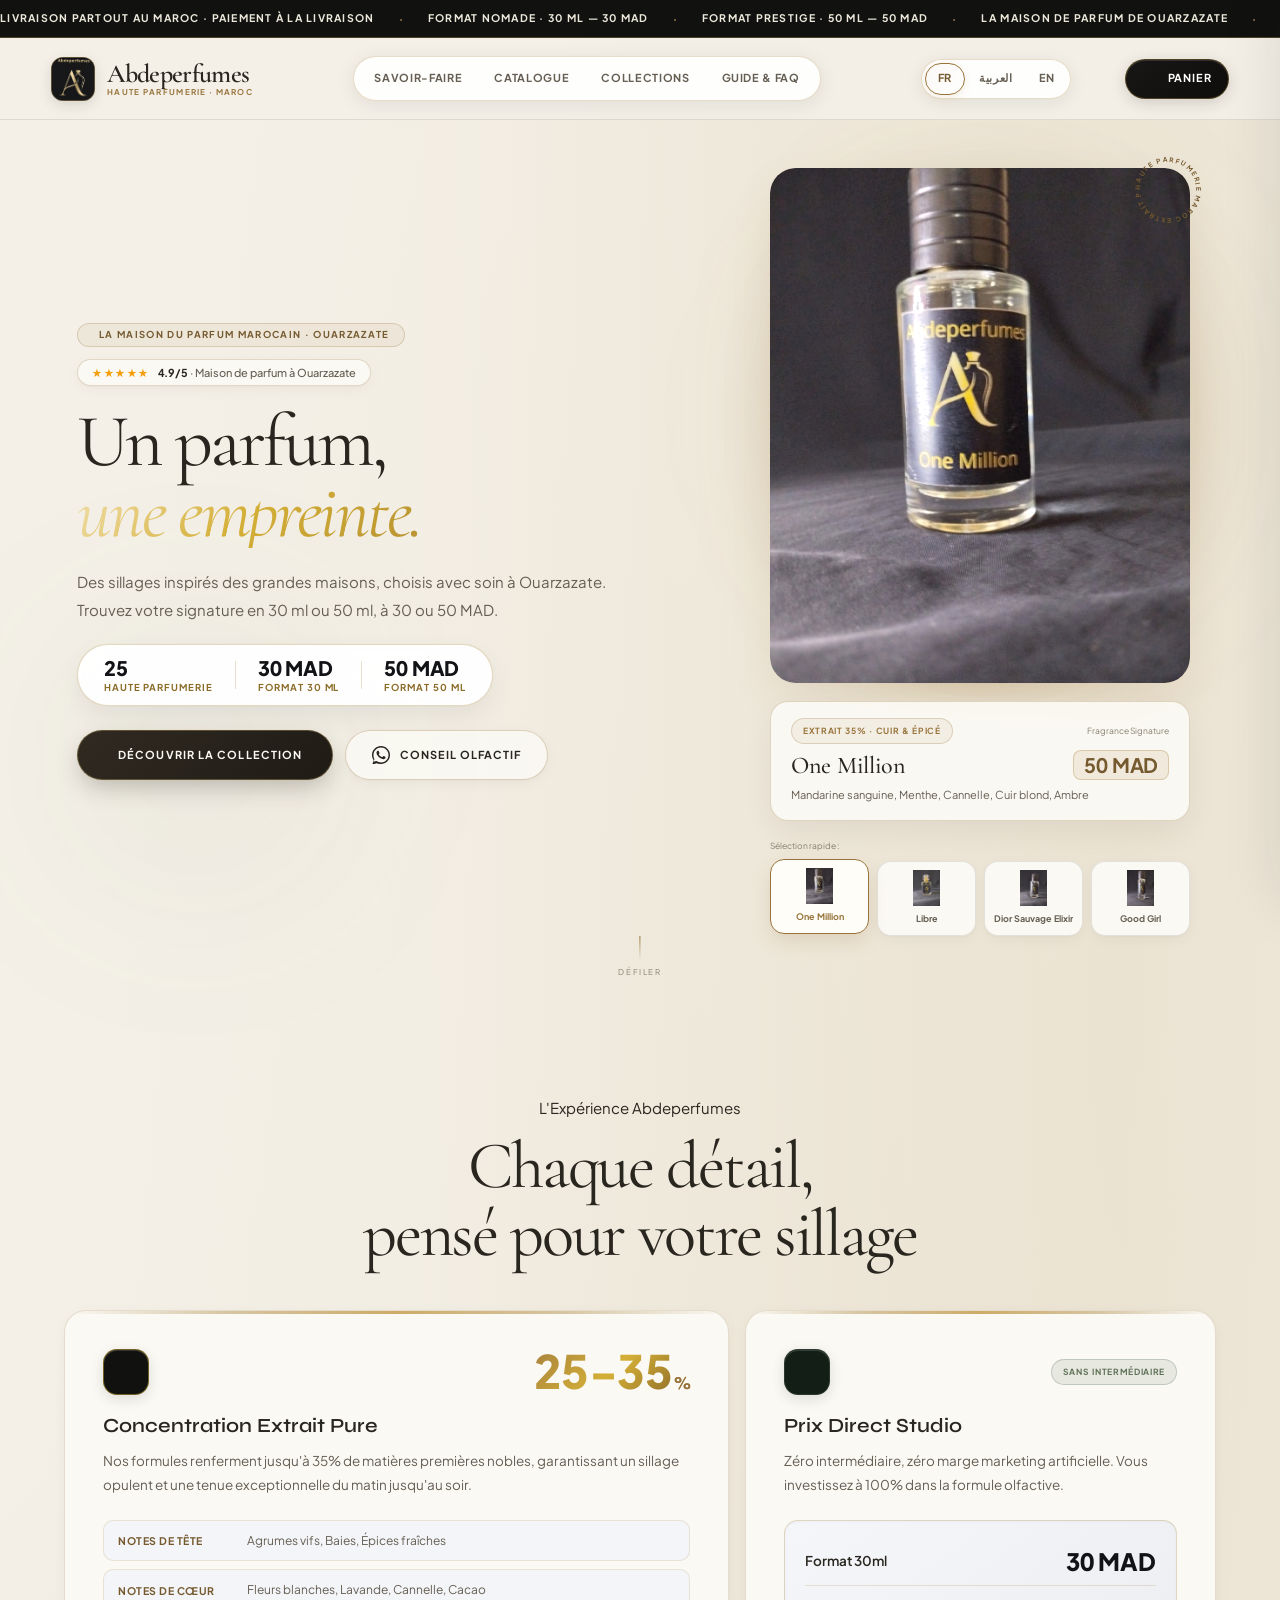
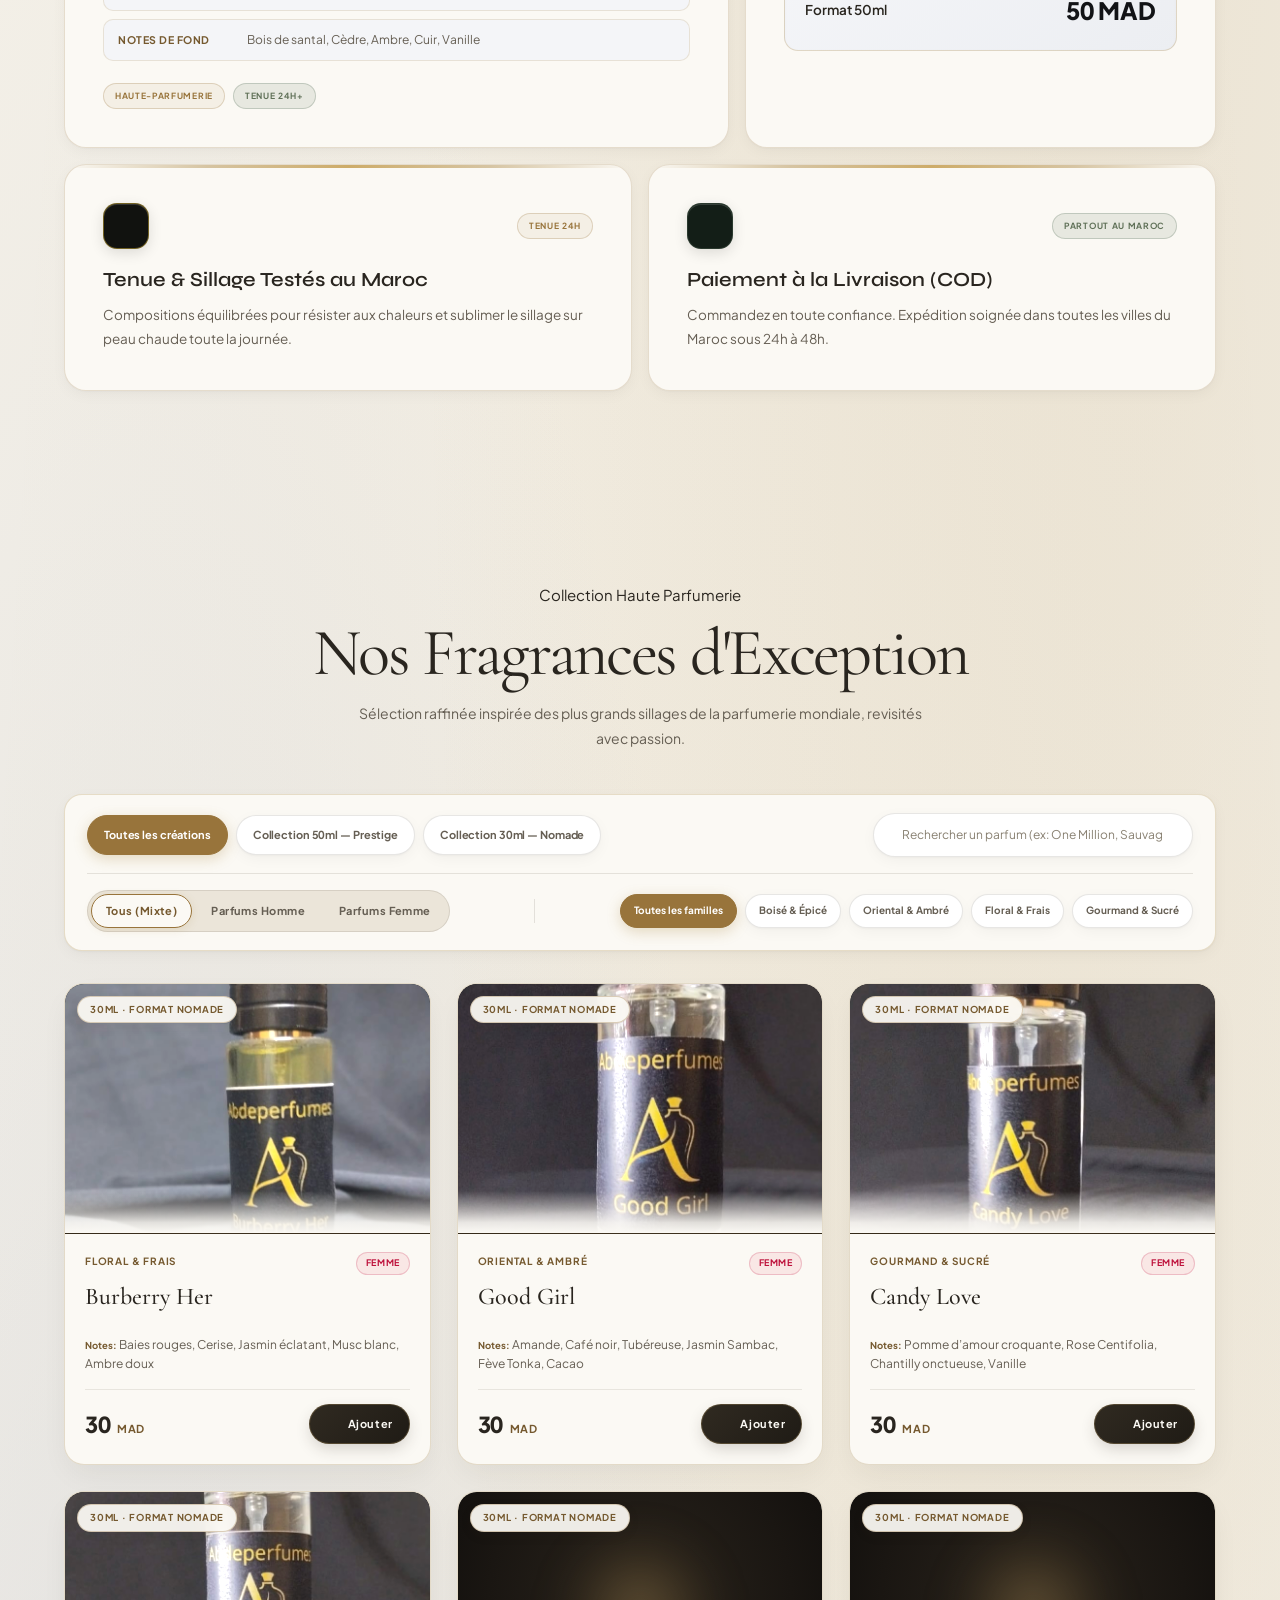
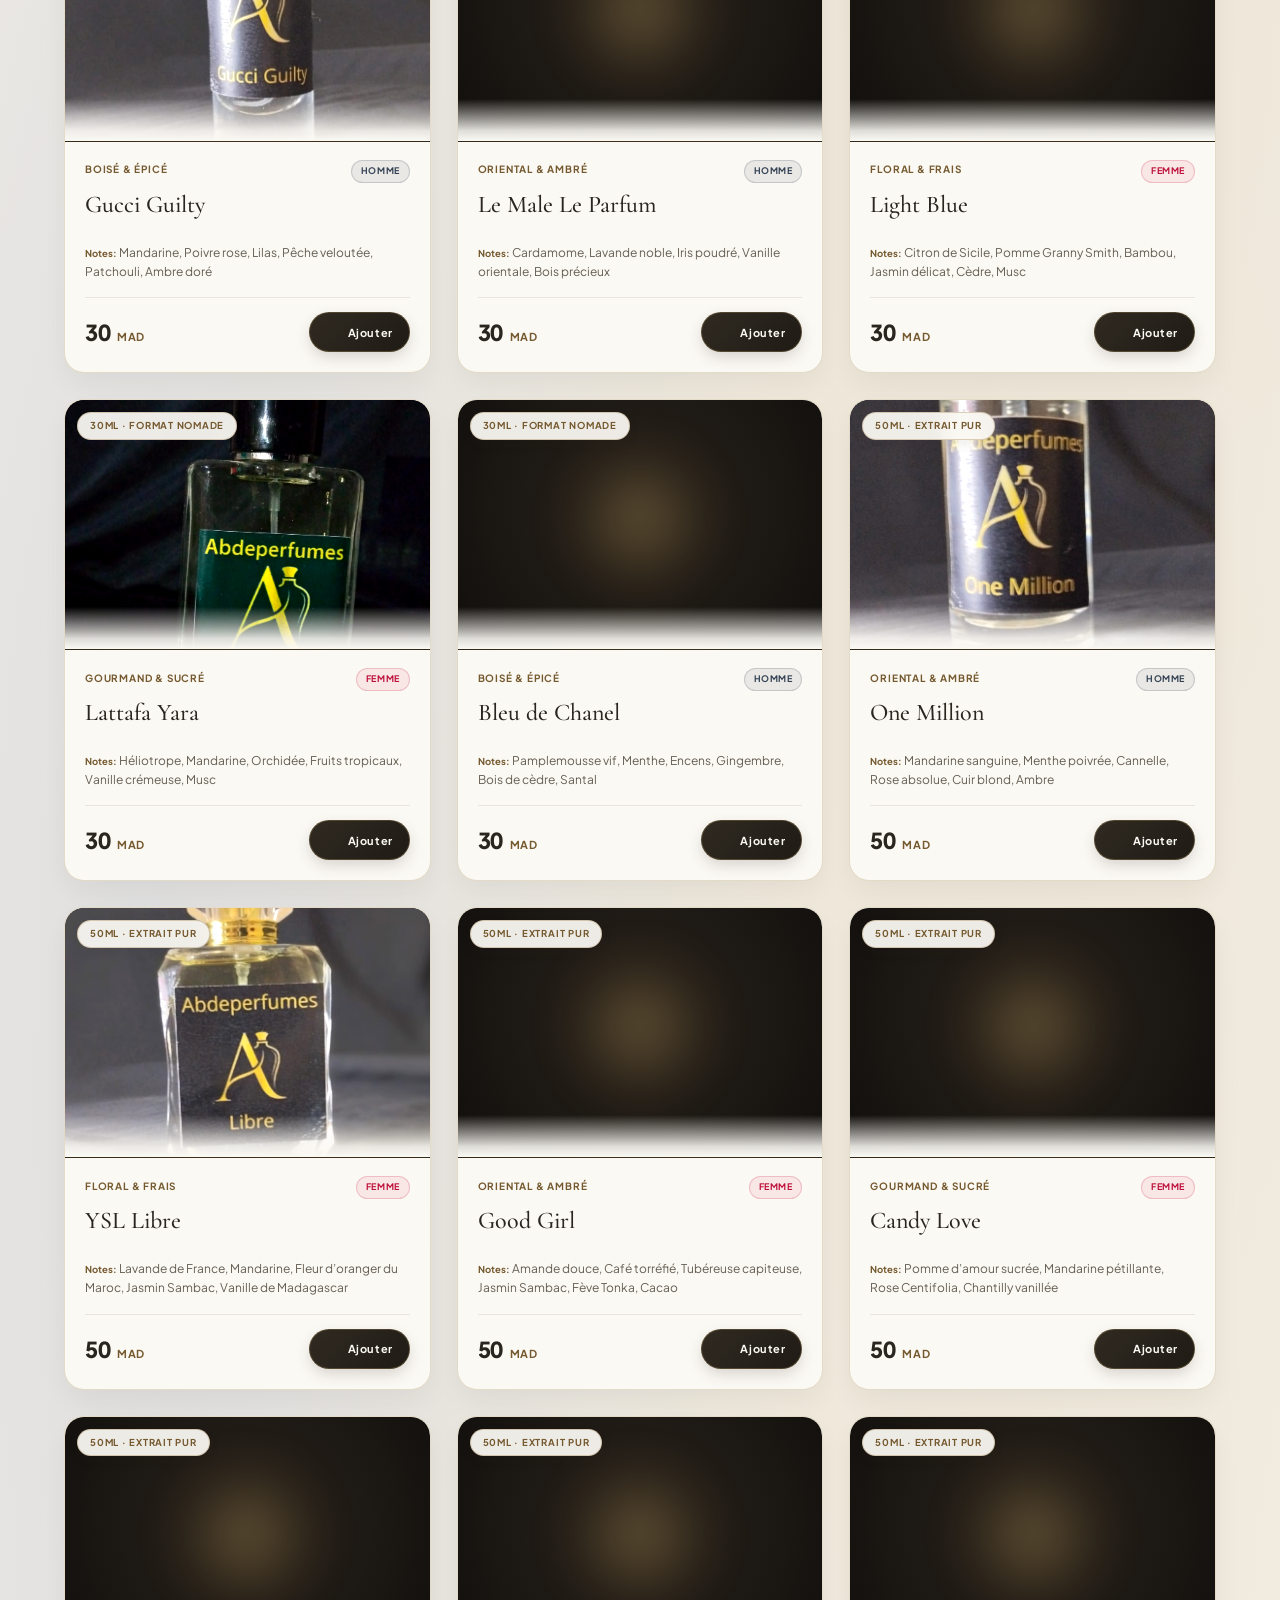
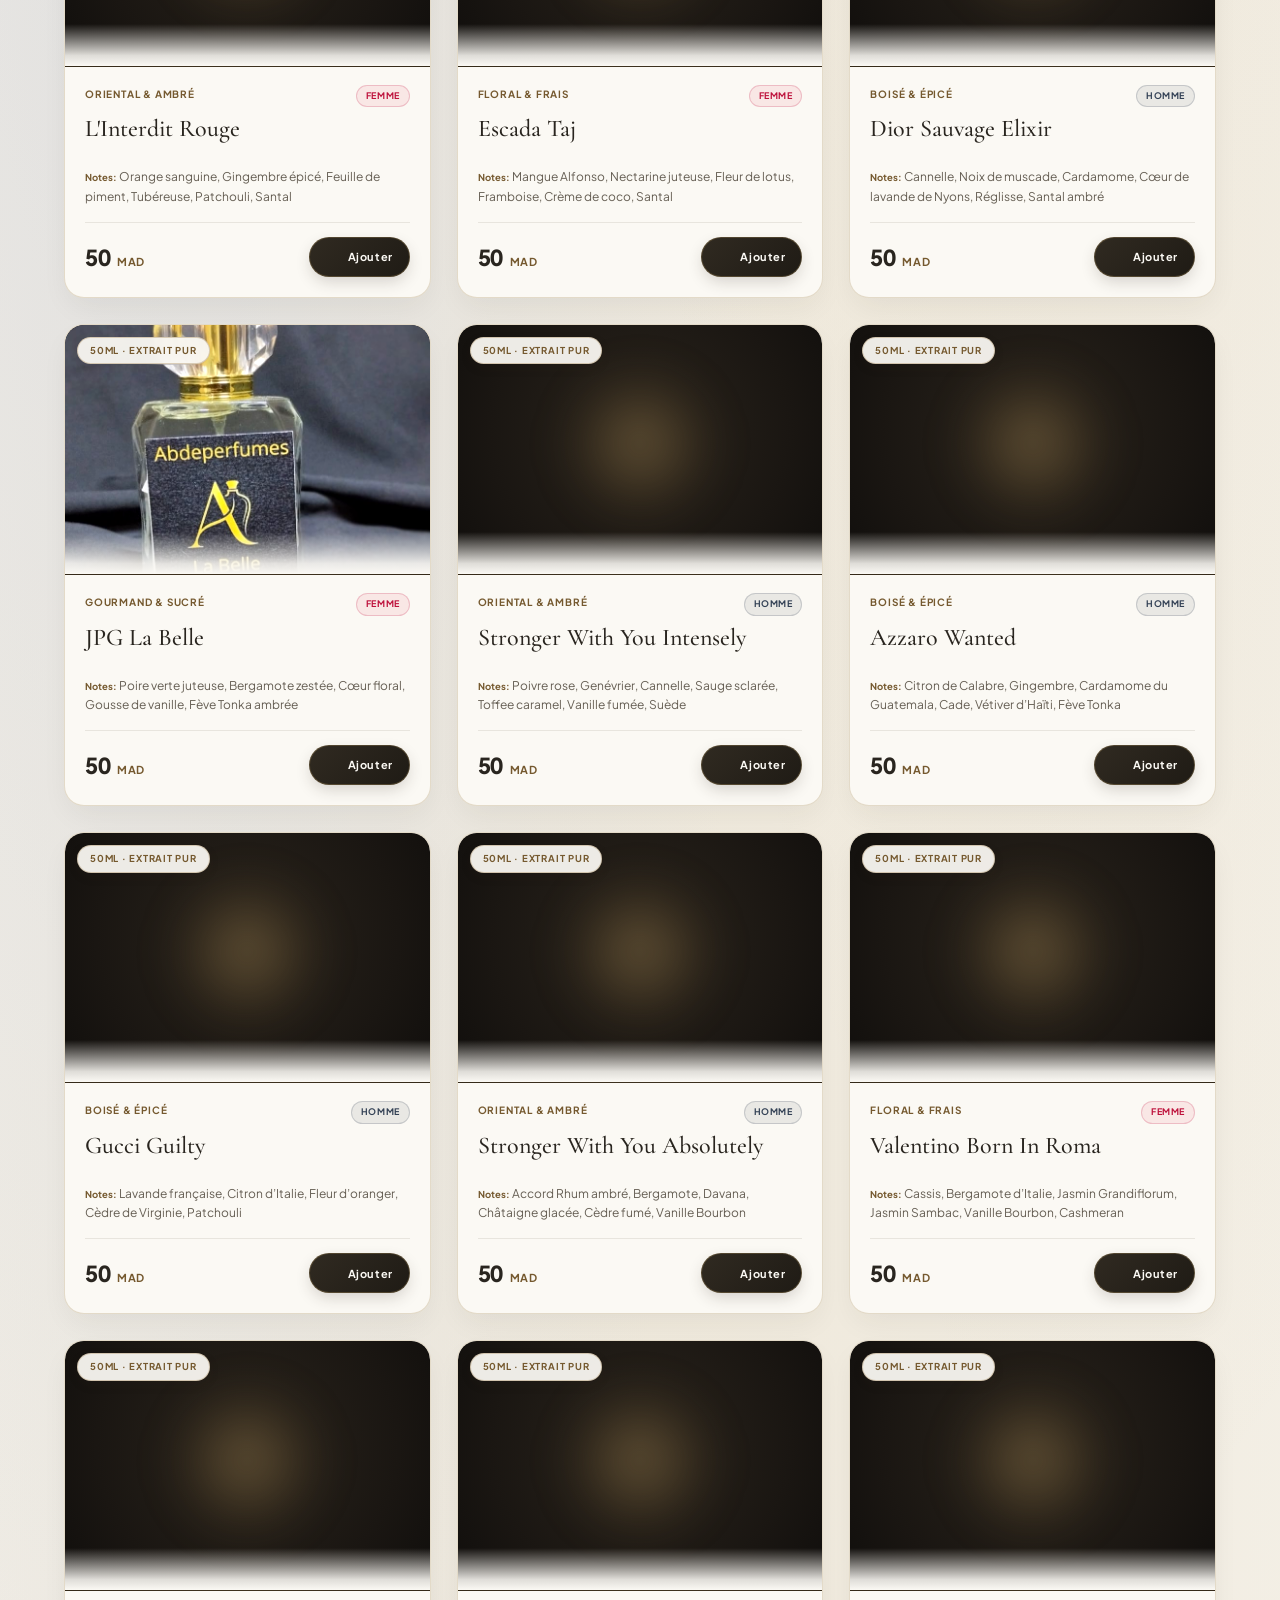
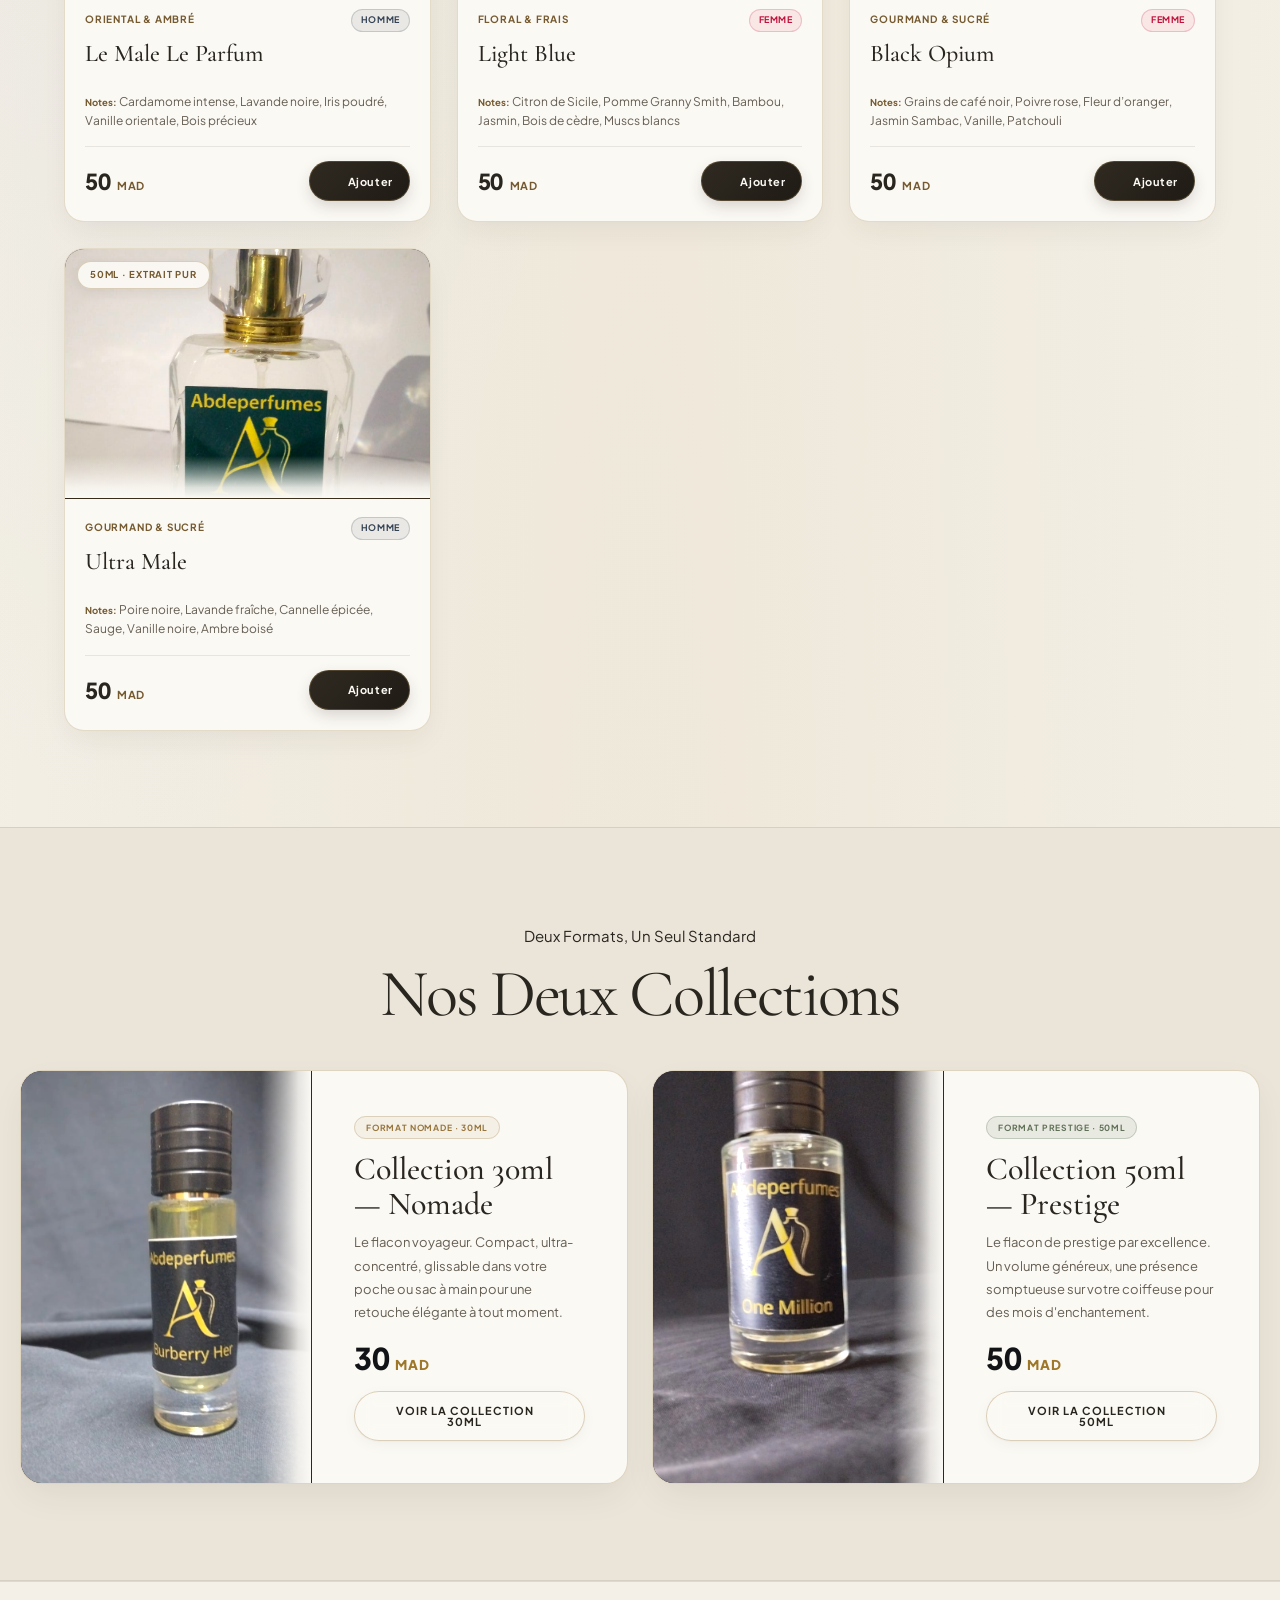
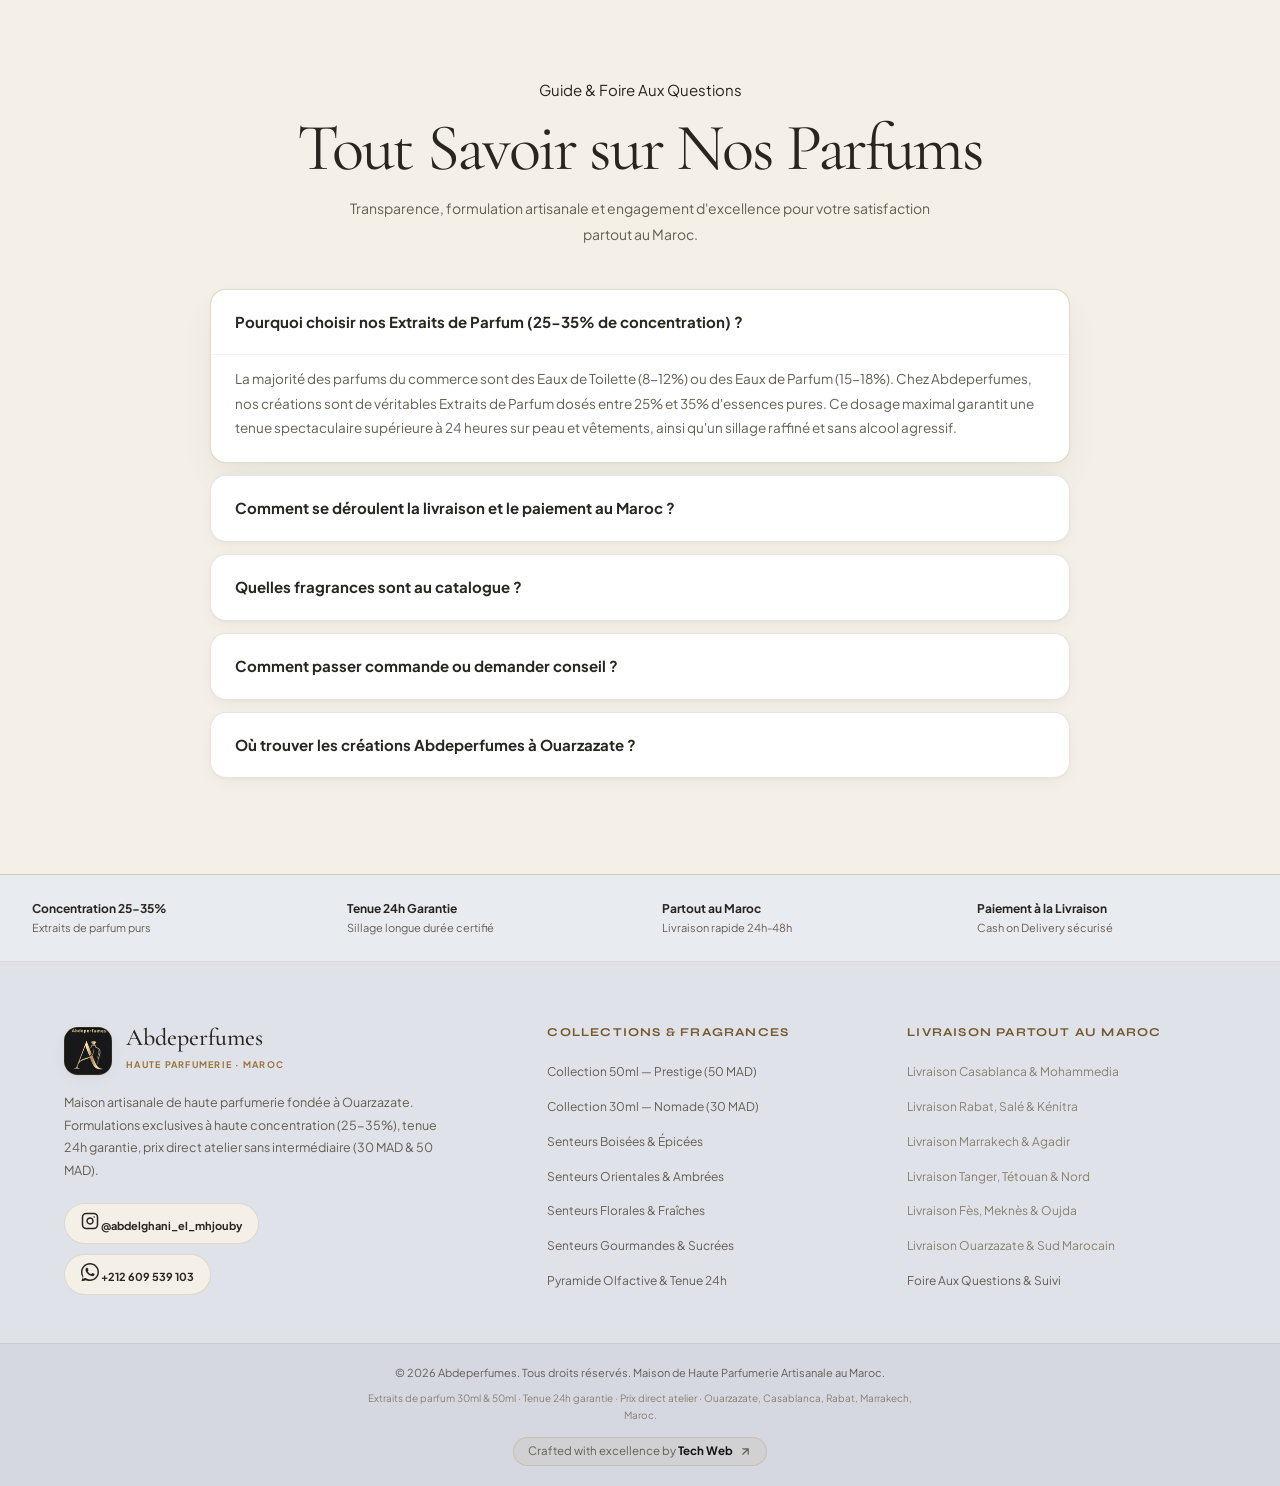
==== commit 95505b7a: "feat(ui/seo): refine hero presentation, update shipping logic, and enhance local SEO" ====
--- a/index.html
+++ b/index.html
@@ -5,19 +5,33 @@
   <meta charset="UTF-8" />
   <meta name="viewport" content="width=device-width, initial-scale=1.0" />
 
-  <!-- Primary Meta Tags (SEO Google Maroc) -->
-  <title>Abdeperfumes — Haute Parfumerie Maroc | Extraits de Parfum 30ml (30 DH) &amp; 50ml (50 DH) Tenue 24h</title>
-  <meta name="title" content="Abdeperfumes — Haute Parfumerie Maroc | Extraits de Parfum 30ml &amp; 50ml Tenue 24h" />
+  <!-- Primary Meta Tags (SEO Google Ouarzazate & Maroc) -->
+  <title>Abdeperfumes — Parfumerie Ouarzazate &amp; Maroc | Extraits de Parfum 30ml (30 DH) &amp; 50ml (50 DH)</title>
+  <meta name="title" content="Abdeperfumes — Parfumerie Ouarzazate &amp; Maroc | Extraits de Parfum 30ml (30 DH) &amp; 50ml (50 DH)" />
   <meta name="description"
-    content="Maison marocaine de haute parfumerie artisanale à Ouarzazate. Découvrez nos collections d'extraits de parfum haute concentration (25-35%), tenue 24h garantie : One Million, Sauvage Elixir, Libre, Good Girl, Bleu de Chanel, Baccarat Rouge. Prix direct atelier 30 MAD et 50 MAD. Livraison express partout au Maroc avec paiement cash à la livraison (COD)." />
+    content="Abdeperfumes : Votre boutique et parfumerie artisanale de référence à Ouarzazate. Extraits de parfum purs haute concentration (25-35%), tenue 24h certifiée : One Million, Sauvage, Libre, Good Girl, Bleu de Chanel, Baccarat Rouge. Formats 30ml (30 DH) et 50ml (50 DH). Livraison locale rapide à Ouarzazate et expédition partout au Maroc avec paiement cash à la livraison (COD)." />
   <meta name="keywords"
-    content="parfum maroc, parfums casablanca, parfum homme maroc, parfum femme maroc, extrait de parfum maroc, abdeperfumes, parfum 30ml maroc, parfum 50ml maroc, parfum ouarzazate, parfum marrakech, parfum rabat, parfum tanger, parfum fes, parfum agadir, parfum pas cher maroc, livraison parfum maroc, parfum tenue 24h, one million maroc, sauvage elixir maroc, libre ysl maroc, good girl maroc, bleu de chanel maroc, baccarat rouge maroc, black opium maroc, stronger with you maroc, invictus maroc, عطور المغرب, عطور الدار البيضاء, عطور مراكش, عطور رجالية المغرب, عطور نسائية المغرب, عبد بيرفيوم, بارفان المغرب, شراء عطر المغرب, parfumerie en ligne maroc" />
-  <meta name="author" content="Abdeperfumes &amp; Tech Web" />
+    content="parfum ouarzazate, parfumerie ouarzazate, abdeperfumes, abdeperfumes ouarzazate, boutique parfum ouarzazate, magasin parfum ouarzazate, achat parfum ouarzazate, rwaye7 ouarzazate, rwayeh ouarzazate, riha ouarzazate, ri7a ouarzazate, ahsan riha ouarzazate, عطور ورزازات, محل عطور ورزازات, عطور في ورزازات, عطورات ورزازات, ريحة ورزازات, روايح ورزازات, احسن عطور ورزازات, عبد للعطور ورزازات, عبد بيرفيوم ورزازات, بارفان ورزازات, parfum 30 dh, parfum 50 dh, riha 30 dh, riha 50 dh, parfum pas cher ouarzazate, parfum pas cher maroc, extrait de parfum ouarzazate, parfum tenue 24h ouarzazate, livraison parfum ouarzazate, one million ouarzazate, sauvage elixir ouarzazate, libre ysl ouarzazate, baccarat rouge ouarzazate, عطور المغرب 30 درهم, عطور المغرب 50 درهم, عطور رجالية ورزازات, عطور نسائية ورزازات, parfumerie en ligne maroc, chri parfum maroc, bi3 parfum ouarzazate" />
+  <meta name="author" content="Abdeperfumes" />
   <meta name="robots" content="index, follow, max-image-preview:large, max-snippet:-1, max-video-preview:-1" />
-  <meta name="geo.region" content="MA" />
-  <meta name="geo.placename" content="Ouarzazate, Casablanca, Maroc" />
-  <meta name="theme-color" content="#FAF8F5" />
+  <meta name="geo.region" content="MA-08" />
+  <meta name="geo.placename" content="Ouarzazate, Drâa-Tafilalet, Maroc" />
+  <meta name="geo.position" content="30.9335;-6.9370" />
+  <meta name="ICBM" content="30.9335, -6.9370" />
+  <meta name="theme-color" content="#ECEEF2" />
   <link rel="canonical" href="https://abdeperfumes.ma/" />
+
+  <!-- Instant Theme Initializer (Prevents FOUC) -->
+  <script>
+    (function () {
+      try {
+        var t = localStorage.getItem('abde_theme');
+        if (t === 'dark') {
+          document.documentElement.setAttribute('data-theme', 'dark');
+        }
+      } catch (e) {}
+    })();
+  </script>
 
   <!-- Open Graph / Facebook -->
   <meta property="og:type" content="website" />
@@ -69,26 +83,40 @@
         "url": "https://abdeperfumes.ma/",
         "logo": "https://abdeperfumes.ma/logo.png",
         "image": "https://abdeperfumes.ma/50-1.jpeg",
-        "description": "Maison de Haute Parfumerie Artisanale au Maroc. 34 fragrances d'exception formulées en extrait de parfum (25-35% de concentration), tenue 24h certifiée, prix direct atelier (30 MAD et 50 MAD).",
+        "description": "Maison de parfum à Ouarzazate, au Maroc. Une sélection de fragrances en formats 30 ml (30 MAD) et 50 ml (50 MAD), avec livraison et paiement à la réception.",
         "telephone": "+212609539103",
         "priceRange": "30 MAD - 50 MAD",
         "currenciesAccepted": "MAD",
         "paymentAccepted": "Cash on Delivery",
         "address": {
           "@type": "PostalAddress",
+          "streetAddress": "Centre-ville & Quartiers de Ouarzazate",
           "addressLocality": "Ouarzazate",
           "addressRegion": "Drâa-Tafilalet",
+          "postalCode": "45000",
           "addressCountry": "MA"
         },
+        "geo": {
+          "@type": "GeoCoordinates",
+          "latitude": 30.9335,
+          "longitude": -6.9370
+        },
+        "hasMap": "https://maps.google.com/?q=Ouarzazate+Morocco",
+        "openingHoursSpecification": [
+          {
+            "@type": "OpeningHoursSpecification",
+            "dayOfWeek": ["Monday", "Tuesday", "Wednesday", "Thursday", "Friday", "Saturday", "Sunday"],
+            "opens": "09:00",
+            "closes": "22:30"
+          }
+        ],
         "areaServed": [
+          {"@type": "City", "name": "Ouarzazate"},
           {"@type": "Country", "name": "Morocco"},
           {"@type": "City", "name": "Casablanca"},
+          {"@type": "City", "name": "Marrakech"},
           {"@type": "City", "name": "Rabat"},
-          {"@type": "City", "name": "Marrakech"},
-          {"@type": "City", "name": "Fès"},
-          {"@type": "City", "name": "Tanger"},
-          {"@type": "City", "name": "Agadir"},
-          {"@type": "City", "name": "Ouarzazate"}
+          {"@type": "City", "name": "Agadir"}
         ],
         "hasOfferCatalog": {
           "@type": "OfferCatalog",
@@ -144,7 +172,7 @@
             "name": "Quelles sont les fragrances les plus populaires ?",
             "acceptedAnswer": {
               "@type": "Answer",
-              "text": "Parmi nos 34 fragrances les plus appréciées au Maroc : One Million, Dior Sauvage Elixir, Libre, Good Girl, Bleu de Chanel, Baccarat Rouge 540, Black Opium, Stronger With You Intensely et Ultra Male."
+              "text": "Parcourez la sélection actuelle dans le catalogue. Chaque fiche présente les notes disponibles, le format et le prix : 30 ml à 30 MAD ou 50 ml à 50 MAD."
             }
           },
           {
@@ -191,14 +219,53 @@
     </div>
 
     <div class="cart-drawer__footer" id="cartFooter" hidden>
-      <div class="cart-drawer__perk">
-        <i data-lucide="truck" aria-hidden="true"></i>
-        <span data-i18n="perk_delivery">Livraison Partout au Maroc — Paiement à la réception</span>
-      </div>
-      <div class="cart-total">
-        <span data-i18n="cart_total_label">Total estimé</span>
-        <strong id="cartTotal">0 MAD</strong>
-      </div>
+      <!-- Bespoke Luxury Delivery Selector -->
+      <div class="cart-delivery-selector">
+        <div class="delivery-pills" role="radiogroup" aria-label="Zone de livraison">
+          <label class="delivery-pill">
+            <input type="radio" name="shipZone" value="0" checked class="delivery-pill__input">
+            <span class="delivery-pill__card">
+              <span class="delivery-pill__city" data-i18n="ship_city_ouarzazate">Ouarzazate</span>
+              <span class="delivery-pill__fee delivery-pill__fee--free" data-i18n="ship_fee_free">Local · Gratuit</span>
+            </span>
+          </label>
+          <label class="delivery-pill">
+            <input type="radio" name="shipZone" value="other" class="delivery-pill__input">
+            <span class="delivery-pill__card">
+              <span class="delivery-pill__city" data-i18n="ship_city_other">Autres Villes</span>
+              <span class="delivery-pill__fee delivery-pill__fee--paid" data-i18n="ship_fee_paid">Payant</span>
+            </span>
+          </label>
+        </div>
+        <div class="delivery-notice" id="shippingPromoMsg">
+          <i data-lucide="shield-check" aria-hidden="true"></i>
+          <span>Livraison locale express à domicile à Ouarzazate (Gratuit)</span>
+        </div>
+      </div>
+
+      <div class="cart-pricing-summary">
+        <div class="cart-total">
+          <span data-i18n="cart_total_label">Total estimé</span>
+          <strong id="cartTotal">0 MAD</strong>
+        </div>
+      </div>
+
+      <!-- Compact COD Checkout Inputs -->
+      <div class="cart-checkout-fields" id="cartCheckoutFields">
+        <div class="checkout-field">
+          <i data-lucide="user" aria-hidden="true"></i>
+          <input type="text" id="custName" class="checkout-input" placeholder="Nom complet / الاسم الكامل" autocomplete="name" />
+        </div>
+        <div class="checkout-field">
+          <i data-lucide="map-pin" aria-hidden="true"></i>
+          <input type="text" id="custCity" class="checkout-input" placeholder="Ville / المدينة (ex: Casablanca, Rabat...)" autocomplete="address-level2" />
+        </div>
+        <div class="checkout-field">
+          <i data-lucide="phone" aria-hidden="true"></i>
+          <input type="tel" id="custPhone" class="checkout-input" placeholder="Numéro de téléphone / رقم الهاتف" autocomplete="tel" />
+        </div>
+      </div>
+
       <button class="btn-whatsapp" id="btnWhatsApp">
         <svg viewBox="0 0 24 24" fill="currentColor" width="20" height="20" aria-hidden="true">
           <path
@@ -247,7 +314,7 @@
   <!-- LUXURY FLOATING TOAST -->
   <div class="cart-toast" id="cartToast" role="status" aria-live="polite">
     <div class="cart-toast__inner">
-      <i data-lucide="sparkles" class="toast-icon" aria-hidden="true"></i>
+      <i data-lucide="shopping-bag" class="toast-icon" aria-hidden="true"></i>
       <span id="toastText">Parfum ajouté au panier</span>
       <button type="button" class="toast-btn" id="toastAction" data-i18n="toast_view_cart">Voir panier</button>
     </div>
@@ -256,19 +323,19 @@
   <!-- LUXURY TOP RUNNING TICKER -->
   <div class="luxury-ticker" role="region" aria-label="Annonces Abdeperfumes">
     <div class="luxury-ticker__track">
-      <span class="ticker-item">✨ LIVRAISON PARTOUT AU MAROC (24-48H) · PAIEMENT CASH À LA LIVRAISON (COD)</span>
-      <span class="ticker-dot">✦</span>
-      <span class="ticker-item">EXTRAITS PURS 25-35% DE CONCENTRATION · TENUE 24H GARANTIE SUR PEAU</span>
-      <span class="ticker-dot">✦</span>
-      <span class="ticker-item">PRIX DIRECT ATELIER SANS INTERMÉDIAIRE : 30 MAD (30ml) &amp; 50 MAD (50ml)</span>
-      <span class="ticker-dot">✦</span>
-      <span class="ticker-item">CASABLANCA · RABAT · MARRAKECH · TANGER · AGADIR · FÈS · OUARZAZATE</span>
-      <span class="ticker-dot">✦</span>
-      <span class="ticker-item">✨ LIVRAISON PARTOUT AU MAROC (24-48H) · PAIEMENT CASH À LA LIVRAISON (COD)</span>
-      <span class="ticker-dot">✦</span>
-      <span class="ticker-item">EXTRAITS PURS 25-35% DE CONCENTRATION · TENUE 24H GARANTIE SUR PEAU</span>
-      <span class="ticker-dot">✦</span>
-      <span class="ticker-item">PRIX DIRECT ATELIER SANS INTERMÉDIAIRE : 30 MAD (30ml) &amp; 50 MAD (50ml)</span>
+      <span class="ticker-item">LIVRAISON PARTOUT AU MAROC · PAIEMENT À LA LIVRAISON</span>
+      <span class="ticker-dot">·</span>
+      <span class="ticker-item">FORMAT NOMADE · 30 ML — 30 MAD</span>
+      <span class="ticker-dot">·</span>
+      <span class="ticker-item">FORMAT PRESTIGE · 50 ML — 50 MAD</span>
+      <span class="ticker-dot">·</span>
+      <span class="ticker-item">LA MAISON DE PARFUM DE OUARZAZATE</span>
+      <span class="ticker-dot">·</span>
+      <span class="ticker-item">LIVRAISON PARTOUT AU MAROC · PAIEMENT À LA LIVRAISON</span>
+      <span class="ticker-dot">·</span>
+      <span class="ticker-item">FORMAT NOMADE · 30 ML — 30 MAD</span>
+      <span class="ticker-dot">·</span>
+      <span class="ticker-item">FORMAT PRESTIGE · 50 ML — 50 MAD</span>
     </div>
   </div>
 
@@ -305,6 +372,16 @@
           <button type="button" class="lang-btn" data-lang="ar" aria-pressed="false">العربية</button>
           <button type="button" class="lang-btn" data-lang="en" aria-pressed="false">EN</button>
         </div>
+
+        <!-- Luxury Theme Switcher (Light / Dark Mode) -->
+        <button type="button" class="theme-toggle-btn" id="themeToggle" aria-label="Changer de thème" title="Mode Sombre / Mode Clair">
+          <span class="theme-icon theme-icon--sun" aria-hidden="true">
+            <i data-lucide="sun"></i>
+          </span>
+          <span class="theme-icon theme-icon--moon" aria-hidden="true">
+            <i data-lucide="moon"></i>
+          </span>
+        </button>
 
         <!-- Luxury Cart Pill Button -->
         <button class="navbar__cart-capsule" id="cartBtn" aria-label="Ouvrir le panier">
@@ -332,13 +409,20 @@
         <button type="button" class="lang-btn" data-lang="ar">العربية</button>
         <button type="button" class="lang-btn" data-lang="en">English</button>
       </div>
+      <div class="mobile-nav__theme">
+        <button type="button" class="mobile-theme-btn" id="mobileThemeToggle" aria-label="Changer de thème">
+          <span class="theme-icon theme-icon--sun" aria-hidden="true"><i data-lucide="sun"></i></span>
+          <span class="theme-icon theme-icon--moon" aria-hidden="true"><i data-lucide="moon"></i></span>
+          <span class="mobile-theme-text" data-i18n="theme_toggle_label">Mode Sombre / Mode Clair</span>
+        </button>
+      </div>
     </nav>
   </header>
 
   <main>
 
     <!-- HERO SECTION -->
-    <section class="hero" id="hero" aria-label="Hero Abdeperfumes">
+    <section class="hero" id="hero" aria-label="Abdeperfumes">
       <div class="hero__ambient hero__ambient--gold" aria-hidden="true"></div>
       <div class="hero__ambient hero__ambient--sage" aria-hidden="true"></div>
 
@@ -346,13 +430,13 @@
         <!-- Prestige Eyebrow & Social Proof Rating -->
         <div class="hero__prestige-row">
           <div class="hero__prestige-badge">
-            <i data-lucide="sparkles" aria-hidden="true"></i>
+            <i data-lucide="crown" aria-hidden="true"></i>
             <span data-i18n="hero_eyebrow">La Maison du Parfum Marocain · Ouarzazate</span>
           </div>
           <div class="hero__trust-pill">
             <span class="hero__stars" aria-hidden="true">★★★★★</span>
             <span class="hero__rating-text"><strong class="num-clean">4.9/5</strong> · <span
-                data-i18n="hero_rating_clients">+1,500 clients conquis au Maroc</span></span>
+                data-i18n="hero_rating_clients">Parfumerie de Référence à Ouarzazate</span></span>
           </div>
         </div>
 
@@ -361,26 +445,24 @@
         </h1>
 
         <p class="hero__sub" data-i18n="hero_sub">
-          Des extraits de parfum haute concentration (25-35%) élaborés à partir des matières les plus nobles.
-          Une signature olfactive envoûtante, tenue 24h garantie, prix direct studio (30 MAD &amp; 50 MAD).
+          Des sillages inspirés des grandes maisons, choisis avec soin à Ouarzazate. Trouvez votre signature en 30 ml ou 50 ml, à 30 ou 50 MAD.
         </p>
 
-        <!-- Luxury Stats Strip in Hero (100% timeless, no fragile counts) -->
+        <!-- Current catalogue size and prices -->
         <div class="hero__stats-strip">
           <div class="hero-stat">
-            <div class="hero-stat__val"><span class="hero-stat__icon">✦</span> <span
-                data-i18n="stat_collection_title">Exclusive</span></div>
-            <div class="hero-stat__lbl" data-i18n="stat_collection_sub">Haute Parfumerie</div>
+            <div class="hero-stat__val"><span class="num-clean dyn-count--total">25</span></div>
+            <div class="hero-stat__lbl" data-i18n="stat_fragrances_total">Fragrances choisies</div>
           </div>
           <div class="hero-stat__sep" aria-hidden="true"></div>
           <div class="hero-stat">
-            <div class="hero-stat__val"><span class="num-clean">25-35%</span></div>
-            <div class="hero-stat__lbl" data-i18n="stat_concentration">Huiles Pures</div>
+            <div class="hero-stat__val"><span class="num-clean">30 MAD</span></div>
+            <div class="hero-stat__lbl" data-i18n="stat_30ml">Format 30 ml</div>
           </div>
           <div class="hero-stat__sep" aria-hidden="true"></div>
           <div class="hero-stat">
-            <div class="hero-stat__val"><span class="num-clean">+24h</span></div>
-            <div class="hero-stat__lbl" data-i18n="stat_longevity">Tenue Certifiée</div>
+            <div class="hero-stat__val"><span class="num-clean">50 MAD</span></div>
+            <div class="hero-stat__lbl" data-i18n="stat_50ml">Format 50 ml</div>
           </div>
         </div>
 
@@ -409,7 +491,7 @@
           <svg viewBox="0 0 100 100" class="hero__seal-svg">
             <path id="sealCircle" d="M 50, 50 m -37, 0 a 37,37 0 1,1 74,0 a 37,37 0 1,1 -74,0" fill="none" />
             <text class="hero__seal-text">
-              <textPath href="#sealCircle" startOffset="0%">✦ HAUTE PARFUMERIE ✦ MAROC ✦ EXTRAIT PUR ✦</textPath>
+              <textPath href="#sealCircle" startOffset="0%"> HAUTE PARFUMERIE  MAROC  EXTRAIT PUR </textPath>
             </text>
           </svg>
           <div class="hero__seal-center">
@@ -456,7 +538,7 @@
 
     <!-- SAVOIR-FAIRE BENTO SECTION -->
     <section class="bento" id="savoir-faire" aria-labelledby="bento-title">
-      <header class="section-header">
+      <header class="section-header js-reveal">
         <span class="eyebrow" data-i18n="bento_eyebrow">L'Expérience Abdeperfumes</span>
         <h2 class="section-title" id="bento-title" data-i18n="bento_title">
           Chaque détail,<br>pensé pour votre sillage
@@ -562,7 +644,7 @@
 
     <!-- CATALOGUE SECTION -->
     <section class="catalogue" id="catalogue" aria-labelledby="catalogue-title">
-      <header class="section-header">
+      <header class="section-header js-reveal">
         <span class="eyebrow" data-i18n="cat_eyebrow">Collection Haute Parfumerie</span>
         <h2 class="section-title" id="catalogue-title" data-i18n="cat_title">
           Nos Fragrances d'Exception
@@ -572,39 +654,56 @@
         </p>
       </header>
 
-      <!-- FILTER CONTROLS & SEARCH -->
-      <div class="filter-bar" role="group" aria-label="Filtrer les parfums">
-        <!-- Format Tabs (Timeless & Clean, No Hardcoded Numbers) -->
-        <div class="filter-bar__tabs">
-          <button type="button" class="filter-tab is-active" data-filter-format="all" data-i18n="filter_all">
-            Toutes les créations
-          </button>
-          <button type="button" class="filter-tab" data-filter-format="50ml" data-i18n="filter_50ml">
-            Collection 50ml — Prestige
-          </button>
-          <button type="button" class="filter-tab" data-filter-format="30ml" data-i18n="filter_30ml">
-            Collection 30ml — Nomade
-          </button>
-        </div>
-
-        <!-- Search Bar -->
-        <label class="search-wrap" aria-label="Rechercher un parfum">
-          <i data-lucide="search" aria-hidden="true"></i>
-          <input type="search" id="searchInput" placeholder="Rechercher un parfum (ex: One Million, Sauvage)..."
-            aria-label="Rechercher un parfum" autocomplete="off" />
-        </label>
-      </div>
-
-      <!-- Olfactory Category Pills -->
-      <div class="category-pills" role="group" aria-label="Profil olfactif">
-        <button type="button" class="cat-pill is-active" data-filter-cat="all" data-i18n="cat_all">Toutes les
-          familles</button>
-        <button type="button" class="cat-pill" data-filter-cat="woody" data-i18n="cat_woody">Boisé &amp; Épicé</button>
-        <button type="button" class="cat-pill" data-filter-cat="amber" data-i18n="cat_amber">Oriental &amp;
-          Ambré</button>
-        <button type="button" class="cat-pill" data-filter-cat="fresh" data-i18n="cat_fresh">Floral &amp; Frais</button>
-        <button type="button" class="cat-pill" data-filter-cat="gourmand" data-i18n="cat_gourmand">Gourmand &amp;
-          Sucré</button>
+      <!-- LUXURY CATALOGUE TOOLBAR -->
+      <div class="catalogue-toolbar" role="region" aria-label="Filtres du catalogue">
+        <!-- Row 1: Primary Format Selection & Search -->
+        <div class="catalogue-toolbar__primary">
+          <div class="filter-bar__tabs" role="group" aria-label="Filtrer par format">
+            <button type="button" class="filter-tab is-active" data-filter-format="all" data-i18n="filter_all">
+              Toutes les créations
+            </button>
+            <button type="button" class="filter-tab" data-filter-format="50ml" data-i18n="filter_50ml">
+              Collection 50ml — Prestige
+            </button>
+            <button type="button" class="filter-tab" data-filter-format="30ml" data-i18n="filter_30ml">
+              Collection 30ml — Nomade
+            </button>
+          </div>
+
+          <!-- Search Bar -->
+          <label class="search-wrap" aria-label="Rechercher un parfum">
+            <i data-lucide="search" aria-hidden="true"></i>
+            <input type="search" id="searchInput" placeholder="Rechercher un parfum (ex: One Million, Sauvage)..."
+              aria-label="Rechercher un parfum" autocomplete="off" />
+          </label>
+        </div>
+
+        <!-- Row 2: Gender Segmented Controls & Olfactory Families -->
+        <div class="catalogue-toolbar__secondary">
+          <!-- Gender Filter Tabs -->
+          <div class="gender-bar__tabs" role="group" aria-label="Filtrer par genre">
+            <button type="button" class="gender-btn is-active" data-filter-gender="all" data-i18n="gender_all" aria-pressed="true">
+              Tous (Mixte)
+            </button>
+            <button type="button" class="gender-btn" data-filter-gender="men" data-i18n="gender_men" aria-pressed="false">
+              Parfums Homme
+            </button>
+            <button type="button" class="gender-btn" data-filter-gender="women" data-i18n="gender_women" aria-pressed="false">
+              Parfums Femme
+            </button>
+          </div>
+
+          <div class="toolbar-sep" aria-hidden="true"></div>
+
+          <!-- Olfactory Category Pills -->
+          <div class="category-pills" role="group" aria-label="Profil olfactif">
+            <button type="button" class="cat-pill is-active" data-filter-cat="all" data-i18n="cat_all">Toutes les familles</button>
+            <button type="button" class="cat-pill" data-filter-cat="woody" data-i18n="cat_woody">Boisé &amp; Épicé</button>
+            <button type="button" class="cat-pill" data-filter-cat="amber" data-i18n="cat_amber">Oriental &amp; Ambré</button>
+            <button type="button" class="cat-pill" data-filter-cat="fresh" data-i18n="cat_fresh">Floral &amp; Frais</button>
+            <button type="button" class="cat-pill" data-filter-cat="gourmand" data-i18n="cat_gourmand">Gourmand &amp; Sucré</button>
+          </div>
+        </div>
       </div>
 
       <!-- DYNAMIC PRODUCT GRID -->
@@ -619,7 +718,7 @@
     <!-- COLLECTIONS SECTION -->
     <section class="collections" id="collections" aria-labelledby="collections-title">
       <div class="collections__inner">
-        <header class="section-header">
+        <header class="section-header js-reveal">
           <span class="eyebrow" data-i18n="coll_eyebrow">Deux Formats, Un Seul Standard</span>
           <h2 class="section-title" id="collections-title" data-i18n="coll_title">Nos Deux Collections</h2>
         </header>
@@ -672,7 +771,7 @@
     <!-- SEO GUIDE & FAQ SECTION -->
     <section class="seo-guide" id="guide-olfactif" aria-labelledby="faq-title">
       <div class="seo-guide__inner">
-        <header class="section-header">
+        <header class="section-header js-reveal">
           <span class="eyebrow" data-i18n="faq_eyebrow">Guide &amp; Foire Aux Questions</span>
           <h2 class="section-title" id="faq-title" data-i18n="faq_title">Tout Savoir sur Nos Parfums</h2>
           <p class="section-body" data-i18n="faq_desc">
@@ -716,16 +815,12 @@
 
           <details class="faq-item">
             <summary class="faq-question">
-              <span class="faq-question__text" data-i18n="faq_q3">Quelles sont les fragrances les plus populaires au
-                Maroc ?</span>
+              <span class="faq-question__text" data-i18n="faq_q3">Quelles fragrances sont au catalogue ?</span>
               <i data-lucide="chevron-down" class="faq-icon" aria-hidden="true"></i>
             </summary>
             <div class="faq-answer">
               <p data-i18n="faq_a3">
-                Notre collection de 34 fragrances réunit les signatures les plus plébiscitées au Maroc : <em>One
-                  Million, Sauvage Elixir, Libre, Good Girl, Bleu de Chanel, Baccarat Rouge 540, Black Opium, Stronger
-                  With You Intensely, Ultra Male, Candy Love, Yara</em>, et bien d'autres. Chaque fragrance est proposée
-                en 30ml (30 MAD) et 50ml (50 MAD).
+                Parcourez la sélection actuelle dans le catalogue. Chaque fiche présente les notes disponibles, le format et le prix : 30 ml à 30 MAD ou 50 ml à 50 MAD.
               </p>
             </div>
           </details>
@@ -741,6 +836,18 @@
                   WhatsApp »</strong>. Vous pouvez également nous écrire directement sur WhatsApp au <strong>+212 609
                   539 103</strong> pour obtenir une recommandation olfactive personnalisée selon vos préférences (boisé,
                 oriental, gourmand, frais).
+              </p>
+            </div>
+          </details>
+
+          <details class="faq-item">
+            <summary class="faq-question">
+              <span class="faq-question__text" data-i18n="faq_q5">Où trouver les créations Abdeperfumes à Ouarzazate ?</span>
+              <i data-lucide="chevron-down" class="faq-icon" aria-hidden="true"></i>
+            </summary>
+            <div class="faq-answer">
+              <p data-i18n="faq_a5">
+                Notre studio est établi directement à <strong>Ouarzazate</strong>. Nous assurons une livraison locale rapide et <strong>100% gratuite</strong> à domicile ou sur votre lieu de travail dans tous les quartiers de Ouarzazate (Tabount, Tassoumaat, Al Wahda, Hay Mohammadi, Centre-ville). Vous pouvez commander en ligne sur le site ou sur WhatsApp au <strong>+212 609 539 103</strong>.
               </p>
             </div>
           </details>
@@ -869,46 +976,7 @@
         </ul>
       </div>
 
-      <!-- Col 4: Tech Web Digital Team Signature -->
-      <div class="footer__col footer__col--agency">
-        <h4 class="footer__col-title" data-i18n="footer_col_agency">Réalisation Digitale</h4>
-
-        <div class="agency-card">
-          <div class="agency-card__header">
-            <img src="techweb.png" alt="Logo Tech Web" class="agency-card__logo" width="56" height="42"
-              loading="lazy" />
-            <div class="agency-card__meta">
-              <strong class="agency-card__name">Tech Web</strong>
-              <span class="agency-card__tag" data-i18n="footer_techweb_badge">Agence Digitale &amp; Ingénierie
-                Web</span>
-            </div>
-          </div>
-
-          <p class="agency-card__desc" data-i18n="footer_techweb_desc">
-            Site web vitrine et e-commerce conçu, développé et optimisé SEO par l'équipe <strong>Tech Web</strong>.
-          </p>
-
-          <!-- Interactive Live Note & Official Agency Link -->
-          <div class="agency-card__live-note">
-            <span class="live-dot" aria-hidden="true"></span>
-            <span data-i18n="footer_techweb_note">✦ Partenaire Digital Officiel · Tech Web</span>
-          </div>
-
-          <a href="https://techweb-devs.netlify.app/" target="_blank" rel="noopener noreferrer"
-            class="agency-card__cta-btn" id="agencySiteBtn" aria-label="Visiter le site officiel de Tech Web">
-            <span data-i18n="footer_techweb_btn">Visiter le site de l'agence</span>
-            <svg viewBox="0 0 24 24" fill="none" stroke="currentColor" stroke-width="2.4" stroke-linecap="round"
-              stroke-linejoin="round" width="16" height="16" aria-hidden="true">
-              <path d="M7 17L17 7M17 7H7M17 7V17" />
-            </svg>
-          </a>
-
-          <div class="agency-card__badge">
-            <i data-lucide="check-circle-2" aria-hidden="true"></i>
-            <span>Architecture Web Sur-Mesure 2026</span>
-          </div>
-        </div>
-      </div>
+
 
     </div>
 
@@ -939,4 +1007,4 @@
   <script src="app.js"></script>
 </body>
 
-</html>+</html>
--- a/style.css
+++ b/style.css
@@ -6,53 +6,55 @@
 
 :root {
   color-scheme: light;
-  
-  /* Palette Haute Parfumerie — Platinum Silk, Light Grey & Royal Champagne */
-  --bg-page: #ECEEF2;
-  --bg-secondary: #F4F5F8;
-  --bg-card: #FFFFFF;
-  --bg-card-hover: #FAFBFC;
+
+  /* Palette Haute Parfumerie — Warm Linen, Luminous Alabaster & Royal Gold */
+  --bg-page: #F4F0E7;
+  --bg-secondary: #EBE5D9;
+  --bg-card: #FBF9F4;
+  --bg-card-hover: #FFFDF8;
   --bg-raised: #FFFFFF;
-  
-  --text-main: #141518;
-  --text-muted: #535763;
-  --text-soft: #7E8391;
-  
-  --gold: #A9843E;
-  --gold-light: #C8A359;
-  --gold-dark: #8C6B28;
-  --gold-border: rgba(169, 132, 62, 0.28);
-  --gold-glow: rgba(169, 132, 62, 0.16);
-  
-  --sage: #2D6A4F;
-  --sage-dim: rgba(45, 106, 79, 0.1);
-  
-  --border: rgba(20, 22, 28, 0.08);
-  --border-strong: rgba(169, 132, 62, 0.32);
-  
-  --surface-glass: rgba(236, 238, 242, 0.92);
-  --surface-modal: #FFFFFF;
+
+  --text-main: #29251F;
+  --text-muted: #655E53;
+  --text-soft: #898172;
+
+  --gold: #98743B;
+  --gold-light: #B4945C;
+  --gold-dark: #75592F;
+  --gold-border: rgba(152, 116, 59, 0.26);
+  --gold-glow: rgba(180, 148, 92, 0.22);
+
+  --sage: #5F7057;
+  --sage-dim: rgba(95, 112, 87, 0.12);
+
+  --border: rgba(60, 50, 36, 0.12);
+  --border-strong: rgba(152, 116, 59, 0.35);
+
+  --surface-glass: rgba(244, 240, 231, 0.94);
+  --surface-modal: #FBF9F4;
   --emerald: #10B981;
   --emerald-dim: rgba(16, 185, 129, 0.12);
-  
+
   /* Luxury Soft Elevation Shadows */
   --shadow-sm: 0 4px 16px -2px rgba(18, 20, 26, 0.05), 0 1px 2px rgba(0, 0, 0, 0.03);
   --shadow-md: 0 16px 36px -6px rgba(18, 20, 26, 0.08), 0 0 1px rgba(169, 132, 62, 0.18);
   --shadow-lg: 0 24px 60px -10px rgba(18, 20, 26, 0.12), 0 0 1px rgba(169, 132, 62, 0.25);
   --shadow-gold: 0 12px 32px rgba(169, 132, 62, 0.22);
-  
+
   /* Typography */
   --font-display: "Cormorant Garamond", Georgia, "Times New Roman", serif;
   --font-heading: "Syne", -apple-system, BlinkMacSystemFont, "Segoe UI", sans-serif;
   --font-body: "Plus Jakarta Sans", -apple-system, BlinkMacSystemFont, "Segoe UI", Roboto, sans-serif;
   --font-arabic: "Alexandria", -apple-system, BlinkMacSystemFont, "Segoe UI", sans-serif;
-  
+
   --ease: cubic-bezier(0.16, 1, 0.3, 1);
   --nav-h: 82px;
   --content: 1320px;
 }
 
-*, *::before, *::after {
+*,
+*::before,
+*::after {
   box-sizing: border-box;
 }
 
@@ -76,7 +78,8 @@
   -moz-osx-font-smoothing: grayscale;
 }
 
-body.has-cart, body.has-modal {
+body.has-cart,
+body.has-modal {
   overflow: hidden;
 }
 
@@ -84,7 +87,8 @@
   display: none !important;
 }
 
-button, input {
+button,
+input {
   font: inherit;
 }
 
@@ -213,8 +217,13 @@
 }
 
 @keyframes tickerMarquee {
-  0% { transform: translate3d(0, 0, 0); }
-  100% { transform: translate3d(-50%, 0, 0); }
+  0% {
+    transform: translate3d(0, 0, 0);
+  }
+
+  100% {
+    transform: translate3d(-50%, 0, 0);
+  }
 }
 
 .ticker-item {
@@ -655,8 +664,13 @@
   background: var(--bg-card);
   border: 1px solid var(--gold-border);
   box-shadow: var(--shadow-sm);
-  color: var(--gold-light);
+  color: var(--text-muted);
   font: 500 11px/1.2 var(--font-body);
+}
+
+.hero__trust-pill strong {
+  color: var(--text-main);
+  font-weight: 700;
 }
 
 .hero__stars {
@@ -665,7 +679,8 @@
   font-size: 11px;
 }
 
-.hero__headline, #heroTitle {
+.hero__headline,
+#heroTitle {
   max-width: 14ch;
   margin: 0;
   color: var(--text-main);
@@ -691,43 +706,49 @@
   line-height: 1.85;
 }
 
-/* Stats Strip in Hero with Dynamic Numbers */
+/* Stats Strip in Hero with Dynamic Numbers (Luxury Alabaster Capsule in Light Mode) */
 .hero__stats-strip {
   display: inline-flex;
   align-items: center;
-  gap: 20px;
-  padding: 12px 22px;
-  border-radius: 18px;
-  background: rgba(24, 25, 33, 0.85);
-  border: 1px solid var(--gold-border);
-  backdrop-filter: blur(12px);
-  -webkit-backdrop-filter: blur(12px);
-  box-shadow: 0 10px 30px rgba(0, 0, 0, 0.45), 0 0 1px var(--gold-border);
+  gap: 22px;
+  padding: 12px 26px;
+  border-radius: 99px;
+  background: rgba(255, 255, 255, 0.95);
+  border: 1.5px solid rgba(169, 132, 62, 0.32);
+  backdrop-filter: blur(16px);
+  -webkit-backdrop-filter: blur(16px);
+  box-shadow: 0 10px 28px -4px rgba(18, 20, 26, 0.08), 0 0 1px rgba(169, 132, 62, 0.25);
+  transition: all 0.3s var(--ease);
 }
 
 .hero-stat {
   display: flex;
   flex-direction: column;
-  gap: 2px;
+  gap: 3px;
 }
 
 .hero-stat__val {
-  font: 700 20px/1 var(--font-body);
-  color: var(--text-main);
+  font: 800 20px/1.1 var(--font-body);
+  color: #121316;
   letter-spacing: -0.02em;
 }
 
+.hero-stat__val .num-clean {
+  color: #121316;
+  font-weight: 800;
+}
+
 .hero-stat__lbl {
-  font: 600 9.5px/1.2 var(--font-body);
-  color: var(--text-soft);
-  letter-spacing: 0.08em;
+  font: 700 9.5px/1.2 var(--font-body);
+  color: #8C6B28;
+  letter-spacing: 0.1em;
   text-transform: uppercase;
 }
 
 .hero-stat__sep {
   width: 1px;
   height: 28px;
-  background: var(--border);
+  background: rgba(169, 132, 62, 0.25);
 }
 
 .hero__actions {
@@ -737,7 +758,9 @@
   margin-top: 4px;
 }
 
-.btn-primary, .btn-ghost, .btn-whatsapp {
+.btn-primary,
+.btn-ghost,
+.btn-whatsapp {
   min-height: 50px;
   padding: 0 24px;
   display: inline-flex;
@@ -779,10 +802,10 @@
   transform: translateY(-2px);
 }
 
-/* Bottle Showcase Podium with 3D Tilt */
+/* Bottle Showcase Podium with Refined Luxury Proportions */
 .hero__showcase {
   position: relative;
-  width: min(100%, 460px);
+  width: min(100%, 380px);
   justify-self: center;
   display: flex;
   flex-direction: column;
@@ -794,11 +817,11 @@
 /* Rotating Circular Haute Parfumerie Stamp */
 .hero__seal {
   position: absolute;
-  top: -24px;
-  inset-inline-end: -20px;
+  top: -16px;
+  inset-inline-end: -16px;
   z-index: 10;
-  width: 90px;
-  height: 90px;
+  width: 76px;
+  height: 76px;
   pointer-events: none;
 }
 
@@ -809,8 +832,13 @@
 }
 
 @keyframes rotateSeal {
-  from { transform: rotate(0deg); }
-  to { transform: rotate(360deg); }
+  from {
+    transform: rotate(0deg);
+  }
+
+  to {
+    transform: rotate(360deg);
+  }
 }
 
 .hero__seal-text {
@@ -829,14 +857,14 @@
 }
 
 .hero__seal-center svg {
-  width: 18px;
-  height: 18px;
+  width: 16px;
+  height: 16px;
 }
 
 .hero__podium {
   position: relative;
   width: 100%;
-  aspect-ratio: 0.92;
+  aspect-ratio: 4 / 5;
   transform-style: preserve-3d;
   transition: transform 0.15s ease-out;
   will-change: transform;
@@ -844,38 +872,30 @@
 
 .hero__podium-glow {
   position: absolute;
-  inset: 6%;
-  border-radius: 50%;
-  background: radial-gradient(circle, rgba(212, 175, 55, 0.42) 0%, rgba(169, 132, 62, 0.16) 50%, transparent 75%);
-  filter: blur(36px);
+  inset: 4%;
+  border-radius: 28px;
+  background: radial-gradient(circle, rgba(212, 175, 55, 0.25) 0%, rgba(169, 132, 62, 0.08) 50%, transparent 75%);
+  filter: blur(24px);
   pointer-events: none;
 }
 
-/* Luxury Architectural Vitrine Showcase (No Awkward Half-Circle Dome) */
+/* Luxury Architectural Vitrine - Seamless Luminous Presentation (No dark box/frame) */
 .hero__stage {
   position: absolute;
   inset: 0;
-  display: grid;
-  place-items: center;
+  display: flex;
+  align-items: center;
+  justify-content: center;
   overflow: hidden;
-  border: 1.5px solid rgba(212, 175, 55, 0.5);
+  border: none;
   border-radius: 24px;
-  background: radial-gradient(circle at 50% 50%, #2A2723 0%, #161513 65%, #0B0A09 100%);
-  box-shadow: 0 28px 70px -15px rgba(0, 0, 0, 0.55), 0 0 0 1px rgba(169, 132, 62, 0.22), inset 0 0 60px rgba(0, 0, 0, 0.85);
-  transition: border-color 0.3s var(--ease);
-}
-
-.hero__stage::before {
-  content: "";
-  position: absolute;
-  inset: 0;
-  border-radius: 24px;
-  padding: 1px;
-  background: linear-gradient(135deg, rgba(212, 175, 55, 0.65), transparent 60%, rgba(169, 132, 62, 0.4));
-  -webkit-mask: linear-gradient(#fff 0 0) content-box, linear-gradient(#fff 0 0);
-  -webkit-mask-composite: xor;
-  mask-composite: exclude;
-  pointer-events: none;
+  background: transparent;
+  box-shadow: 0 16px 40px -8px rgba(152, 116, 59, 0.16);
+  transition: transform 0.3s var(--ease), box-shadow 0.3s var(--ease);
+}
+
+.hero__stage:hover {
+  box-shadow: 0 22px 50px -6px rgba(152, 116, 59, 0.25);
 }
 
 .hero__glare {
@@ -891,24 +911,27 @@
 .hero__bottle {
   position: relative;
   z-index: 1;
-  width: 86%;
-  height: 88%;
-  object-fit: contain;
-  filter: contrast(1.1) brightness(1.04) drop-shadow(0 20px 35px rgba(0, 0, 0, 0.75));
+  width: 100%;
+  height: 100%;
+  object-fit: cover;
+  object-position: center 46%;
+  padding: 0;
+  border-radius: 22px;
+  filter: contrast(1.05) brightness(1.04) saturate(1.04);
   transition: opacity 0.25s, transform 0.3s var(--ease);
 }
 
 .hero__bottle.is-switching {
   opacity: 0.15;
-  transform: scale(0.95);
+  transform: scale(0.96);
 }
 
 .hero__pedestal-reflection {
   position: absolute;
-  inset: auto 15% -12px;
-  height: 35px;
-  background: radial-gradient(ellipse, rgba(212, 175, 55, 0.45), transparent 70%);
-  filter: blur(12px);
+  inset: auto 15% -10px;
+  height: 24px;
+  background: radial-gradient(ellipse, rgba(212, 175, 55, 0.35), transparent 70%);
+  filter: blur(10px);
   pointer-events: none;
 }
 
@@ -940,12 +963,12 @@
 }
 
 .hero__badge-price {
-  font: 700 15px/1 var(--font-body);
-  color: var(--gold-dark);
-  background: rgba(169, 132, 62, 0.1);
-  border: 1px solid rgba(169, 132, 62, 0.22);
-  padding: 3px 8px;
-  border-radius: 6px;
+  font: 800 15px/1 var(--font-body);
+  color: #121316;
+  background: rgba(169, 132, 62, 0.12);
+  border: 1.5px solid rgba(169, 132, 62, 0.32);
+  padding: 4px 10px;
+  border-radius: 8px;
   letter-spacing: -0.01em;
 }
 
@@ -1022,7 +1045,8 @@
   transition: all 0.2s var(--ease);
 }
 
-.hero-chip:hover, .hero-chip.is-active {
+.hero-chip:hover,
+.hero-chip.is-active {
   border-color: var(--gold);
   background: #FAFBFC;
   box-shadow: 0 8px 20px rgba(169, 132, 62, 0.15);
@@ -1075,12 +1099,17 @@
 }
 
 /* ── BENTO SAVOIR-FAIRE SECTION ────────────────────────────────────── */
-.bento, .catalogue, .collections__inner, .seo-guide__inner {
+.bento,
+.catalogue,
+.collections__inner,
+.seo-guide__inner {
   width: min(var(--content), 100%);
   margin-inline: auto;
 }
 
-.bento, .catalogue, .seo-guide {
+.bento,
+.catalogue,
+.seo-guide {
   padding: 96px clamp(20px, 5vw, 72px);
 }
 
@@ -1122,7 +1151,9 @@
   gap: 16px;
 }
 
-.bento-card, .product-card, .collection-card {
+.bento-card,
+.product-card,
+.collection-card {
   border-radius: 20px;
   background: #FFFFFF;
   transition: transform 0.35s var(--ease), border-color 0.35s, box-shadow 0.35s;
@@ -1316,7 +1347,7 @@
   font-family: var(--font-body) !important;
   font-size: 24px;
   font-weight: 800;
-  color: var(--gold-dark);
+  color: #121316;
   font-variant-numeric: lining-nums tabular-nums !important;
   font-feature-settings: "lnum" 1, "tnum" 1 !important;
   line-height: 1;
@@ -1342,7 +1373,8 @@
   gap: 8px;
 }
 
-.filter-tab, .cat-pill {
+.filter-tab,
+.cat-pill {
   min-height: 40px;
   padding: 0 16px;
   border: 1px solid var(--border);
@@ -1355,13 +1387,15 @@
   transition: all 0.2s var(--ease);
 }
 
-.filter-tab:hover, .cat-pill:hover {
+.filter-tab:hover,
+.cat-pill:hover {
   border-color: var(--gold-border);
   color: var(--text-main);
   transform: translateY(-1px);
 }
 
-.filter-tab.is-active, .cat-pill.is-active {
+.filter-tab.is-active,
+.cat-pill.is-active {
   border-color: var(--gold);
   background: var(--gold);
   color: #FFFFFF;
@@ -1442,66 +1476,97 @@
   box-shadow: 0 20px 48px -8px rgba(169, 132, 62, 0.25), 0 0 0 1px var(--gold);
 }
 
-/* Obsidian Luxury Stage with Gold Radial Spotlight */
+/* Clean Luxury Vitrine Stage - Seamless & Tailored (No chunky black borders) */
 .product-card__stage {
   position: relative;
-  min-height: 295px;
-  display: grid;
-  place-items: center;
+  height: 245px;
+  min-height: 245px;
+  display: block;
   overflow: hidden;
-  background: radial-gradient(circle at 50% 55%, #252320 0%, #151413 65%, #0B0A09 100%);
-  border-bottom: 1.5px solid rgba(169, 132, 62, 0.35);
-  box-shadow: inset 0 0 45px rgba(0, 0, 0, 0.7);
-}
-
+  background: radial-gradient(circle at 50% 45%, #24221D 0%, #151412 65%, #0B0A09 100%);
+  border-bottom: 1px solid rgba(169, 132, 62, 0.28);
+}
+
+/* Luminous Luxury Halo highlighting the fragrance bottle */
 .product-card__halo {
+  display: block;
   position: absolute;
-  inset: 8%;
+  top: 48%;
+  left: 50%;
+  transform: translate(-50%, -50%);
+  width: 150px;
+  height: 150px;
   border-radius: 50%;
-  background: radial-gradient(circle, rgba(212, 175, 55, 0.32) 0%, rgba(169, 132, 62, 0.12) 50%, transparent 75%);
-  filter: blur(24px);
+  background: radial-gradient(circle, rgba(212, 175, 55, 0.38) 0%, rgba(169, 132, 62, 0.15) 50%, transparent 75%);
+  filter: blur(22px);
+  z-index: 1;
   pointer-events: none;
 }
 
 .product-card__img {
   position: relative;
   z-index: 1;
-  width: 82%;
-  height: 255px;
-  object-fit: contain;
-  filter: contrast(1.08) brightness(1.03) drop-shadow(0 16px 26px rgba(0, 0, 0, 0.65));
-  transition: transform 0.45s var(--ease);
+  width: 100%;
+  height: 100%;
+  object-fit: cover;
+  object-position: center 42%;
+  transform: scale(1.32);
+  border-radius: 18px 18px 0 0;
+  filter: contrast(1.04) brightness(1.06) saturate(1.05);
+  transition: transform 0.45s var(--ease), filter 0.45s var(--ease);
 }
 
 .product-card:hover .product-card__img {
-  transform: scale(1.08);
-}
-
-/* Luxury Obsidian Floating Format Tag */
+  transform: scale(1.38);
+  filter: contrast(1.06) brightness(1.1) saturate(1.08);
+}
+
+/* Seamless Luxury Bottom Dissolve (Melts dark image smoothly into the card body) */
+.product-card__stage::after {
+  content: '';
+  position: absolute;
+  inset: auto 0 0 0;
+  height: 38px;
+  background: linear-gradient(to bottom, transparent, rgba(255, 255, 255, 0.88) 75%, #FFFFFF 100%);
+  z-index: 2;
+  pointer-events: none;
+}
+
+html[data-theme="dark"] .product-card__stage::after {
+  background: linear-gradient(to bottom, transparent, rgba(22, 23, 32, 0.88) 75%, #161720 100%);
+}
+
+/* Luxury Luminous Format Tag */
 .product-card__format-tag {
   position: absolute;
   z-index: 2;
   top: 12px;
   inset-inline-start: 12px;
   padding: 5px 12px;
-  border: 1px solid rgba(212, 175, 55, 0.5);
+  border: 1px solid rgba(169, 132, 62, 0.35);
   border-radius: 99px;
-  background: rgba(17, 18, 15, 0.88);
+  background: rgba(255, 255, 255, 0.94);
   backdrop-filter: blur(8px);
   -webkit-backdrop-filter: blur(8px);
-  color: #E6C587;
+  color: #8C6B28;
   font-family: var(--font-body);
   font-size: 9.5px;
   font-weight: 700;
   letter-spacing: 0.08em;
   text-transform: uppercase;
-  box-shadow: 0 4px 14px rgba(0, 0, 0, 0.3);
+  box-shadow: 0 4px 12px rgba(18, 20, 26, 0.1);
+}
+
+html[data-theme="dark"] .product-card__format-tag {
+  background: rgba(22, 23, 32, 0.9);
+  color: #DFC286;
+  border-color: rgba(212, 175, 55, 0.35);
 }
 
 .product-card__format-tag.tag--sage {
   border-color: rgba(143, 212, 164, 0.5);
-  color: #8FD4A4;
-  background: rgba(19, 30, 23, 0.9);
+  color: #047857;
+  background: rgba(255, 255, 255, 0.95);
 }
 
 /* Luxury Quick View Button */
@@ -1598,20 +1663,22 @@
 
 .price-val {
   font-family: var(--font-body) !important;
-  font-size: 24px;
+  font-size: 25px;
   font-weight: 800;
   line-height: 1;
-  color: var(--gold-dark);
+  color: #121316;
+  letter-spacing: -0.02em;
   font-variant-numeric: lining-nums tabular-nums !important;
   font-feature-settings: "lnum" 1, "tnum" 1 !important;
 }
 
 .price-curr {
   font-family: var(--font-body) !important;
-  font-size: 11px;
-  font-weight: 700;
-  color: var(--text-soft);
-  letter-spacing: 0.05em;
+  font-size: 11.5px;
+  font-weight: 800;
+  color: #9E7728;
+  letter-spacing: 0.06em;
+  text-transform: uppercase;
   line-height: 1;
 }
 
@@ -1693,38 +1760,71 @@
   box-shadow: 0 22px 50px -10px rgba(169, 132, 62, 0.24), 0 0 0 1px var(--gold);
 }
 
-/* Obsidian Luxury Stage for Collections */
+/* Clean Luxury Vitrine for Collections (Seamless Dissolve, No Black Blocks) */
 .collection-card__img-wrap {
   position: relative;
-  min-height: 350px;
-  display: grid;
-  place-items: center;
+  min-height: 330px;
+  height: 100%;
   overflow: hidden;
-  background: radial-gradient(circle at 50% 55%, #252320 0%, #151413 65%, #0B0A09 100%);
-  border-inline-end: 1.5px solid rgba(169, 132, 62, 0.35);
-  box-shadow: inset 0 0 50px rgba(0, 0, 0, 0.7);
+  background: radial-gradient(circle at 50% 45%, #24221D 0%, #151412 65%, #0B0A09 100%);
+  border-inline-end: 1px solid rgba(169, 132, 62, 0.25);
 }
 
 .collection-card__halo {
+  display: block;
   position: absolute;
-  width: 80%;
-  aspect-ratio: 1;
+  top: 50%;
+  left: 50%;
+  transform: translate(-50%, -50%);
+  width: 180px;
+  height: 180px;
   border-radius: 50%;
-  background: radial-gradient(circle, rgba(212, 175, 55, 0.32) 0%, rgba(169, 132, 62, 0.12) 50%, transparent 75%);
-  filter: blur(28px);
+  background: radial-gradient(circle, rgba(212, 175, 55, 0.35) 0%, rgba(169, 132, 62, 0.12) 50%, transparent 75%);
+  filter: blur(24px);
+  z-index: 1;
+  pointer-events: none;
 }
 
 .collection-card__img-wrap img {
   position: relative;
-  width: 84%;
-  height: 300px;
-  object-fit: contain;
-  filter: contrast(1.08) brightness(1.04) drop-shadow(0 18px 28px rgba(0, 0, 0, 0.65));
+  z-index: 1;
+  width: 100%;
+  height: 100%;
+  min-height: 330px;
+  object-fit: cover;
+  object-position: center;
+  transform: scale(1.24);
+  display: block;
+  filter: contrast(1.04) brightness(1.06) saturate(1.05);
   transition: transform 0.45s var(--ease);
 }
 
 .collection-card:hover .collection-card__img-wrap img {
-  transform: scale(1.07);
+  transform: scale(1.3);
+}
+
+/* Seamless Luxury Side Dissolve (Dissolves photo into white card copy) */
+.collection-card__img-wrap::after {
+  content: '';
+  position: absolute;
+  inset: 0 0 0 auto;
+  width: 50px;
+  background: linear-gradient(to right, transparent, rgba(255, 255, 255, 0.88) 75%, #FFFFFF 100%);
+  z-index: 2;
+  pointer-events: none;
+}
+
+html[dir="rtl"] .collection-card__img-wrap::after {
+  inset: 0 auto 0 0;
+  background: linear-gradient(to left, transparent, rgba(255, 255, 255, 0.88) 75%, #FFFFFF 100%);
+}
+
+html[data-theme="dark"] .collection-card__img-wrap::after {
+  background: linear-gradient(to right, transparent, rgba(22, 23, 32, 0.88) 75%, #161720 100%);
+}
+
+html[dir="rtl"][data-theme="dark"] .collection-card__img-wrap::after {
+  background: linear-gradient(to left, transparent, rgba(22, 23, 32, 0.88) 75%, #161720 100%);
 }
 
 .collection-card__copy {
@@ -1753,9 +1853,10 @@
 
 .collection-card__price-tag .price-val {
   font-family: var(--font-body) !important;
-  font-size: 28px;
+  font-size: 30px;
   font-weight: 800;
-  color: var(--gold-dark);
+  color: #121316;
+  letter-spacing: -0.02em;
   font-variant-numeric: lining-nums tabular-nums !important;
   font-feature-settings: "lnum" 1, "tnum" 1 !important;
   line-height: 1;
@@ -1763,10 +1864,11 @@
 
 .collection-card__price-tag .curr-val {
   font-family: var(--font-body) !important;
-  font-size: 13px;
-  font-weight: 700;
-  color: var(--text-muted);
-  letter-spacing: 0.05em;
+  font-size: 13.5px;
+  font-weight: 800;
+  color: #9E7728;
+  letter-spacing: 0.06em;
+  text-transform: uppercase;
   line-height: 1;
 }
 
@@ -1926,7 +2028,7 @@
   gap: 10px;
 }
 
-.cart-drawer__headline > svg {
+.cart-drawer__headline>svg {
   color: var(--gold);
 }
 
@@ -2035,7 +2137,8 @@
   gap: 8px;
 }
 
-.qty-btn, .cart-item__del {
+.qty-btn,
+.cart-item__del {
   width: 28px;
   height: 28px;
   display: grid;
@@ -2045,7 +2148,8 @@
   background: #FFFFFF;
 }
 
-.qty-btn:hover, .cart-item__del:hover {
+.qty-btn:hover,
+.cart-item__del:hover {
   border-color: var(--gold);
   color: var(--gold);
 }
@@ -2093,8 +2197,8 @@
 }
 
 .cart-total strong {
-  color: var(--text-main);
-  font: 700 22px var(--font-heading);
+  color: #121316;
+  font: 800 24px var(--font-heading);
   font-variant-numeric: tabular-nums;
 }
 
@@ -2147,29 +2251,60 @@
 .modal-card__img-wrap {
   position: relative;
   min-height: 400px;
-  display: grid;
-  place-items: center;
+  display: block;
   overflow: hidden;
-  background: radial-gradient(circle at 50% 55%, #252320 0%, #151413 65%, #0B0A09 100%);
-  border-inline-end: 1.5px solid rgba(169, 132, 62, 0.35);
-  box-shadow: inset 0 0 50px rgba(0, 0, 0, 0.7);
+  background: radial-gradient(circle at 50% 45%, #24221D 0%, #151412 65%, #0B0A09 100%);
+  border-inline-end: 1px solid rgba(169, 132, 62, 0.25);
 }
 
 .modal-card__halo {
+  display: block;
   position: absolute;
-  width: 90%;
-  aspect-ratio: 1;
+  top: 50%;
+  left: 50%;
+  transform: translate(-50%, -50%);
+  width: 200px;
+  height: 200px;
   border-radius: 50%;
-  background: radial-gradient(circle, rgba(212, 175, 55, 0.32) 0%, rgba(169, 132, 62, 0.12) 50%, transparent 75%);
-  filter: blur(32px);
+  background: radial-gradient(circle, rgba(212, 175, 55, 0.35) 0%, rgba(169, 132, 62, 0.12) 50%, transparent 75%);
+  filter: blur(26px);
+  z-index: 1;
+  pointer-events: none;
 }
 
 .modal-card__img-wrap img {
   position: relative;
-  width: 82%;
-  height: 350px;
-  object-fit: contain;
-  filter: contrast(1.08) brightness(1.04) drop-shadow(0 20px 32px rgba(0, 0, 0, 0.65));
+  z-index: 1;
+  width: 100%;
+  height: 100%;
+  min-height: 400px;
+  object-fit: cover;
+  object-position: center;
+  transform: scale(1.22);
+  filter: contrast(1.04) brightness(1.06) saturate(1.05);
+}
+
+.modal-card__img-wrap::after {
+  content: '';
+  position: absolute;
+  inset: 0 0 0 auto;
+  width: 50px;
+  background: linear-gradient(to right, transparent, rgba(255, 255, 255, 0.88) 75%, #FFFFFF 100%);
+  z-index: 2;
+  pointer-events: none;
+}
+
+html[dir="rtl"] .modal-card__img-wrap::after {
+  inset: 0 auto 0 0;
+  background: linear-gradient(to left, transparent, rgba(255, 255, 255, 0.88) 75%, #FFFFFF 100%);
+}
+
+html[data-theme="dark"] .modal-card__img-wrap::after {
+  background: linear-gradient(to right, transparent, rgba(22, 23, 32, 0.88) 75%, #161720 100%);
+}
+
+html[dir="rtl"][data-theme="dark"] .modal-card__img-wrap::after {
+  background: linear-gradient(to left, transparent, rgba(22, 23, 32, 0.88) 75%, #161720 100%);
 }
 
 .modal-card__info {
@@ -2186,7 +2321,8 @@
   color: var(--text-main);
 }
 
-.modal-card__tagline, #modalNotes {
+.modal-card__tagline,
+#modalNotes {
   margin: 0;
   color: var(--text-muted);
   font-size: 13px;
@@ -2225,8 +2361,8 @@
 }
 
 .modal-card__price {
-  color: var(--gold);
-  font: 700 26px var(--font-heading);
+  color: #121316;
+  font: 800 28px var(--font-heading);
 }
 
 /* Toast */
@@ -2326,8 +2462,8 @@
   margin: auto;
   padding: 64px clamp(20px, 5vw, 68px) 48px;
   display: grid;
-  grid-template-columns: 1.25fr 0.95fr 0.95fr 1.05fr;
-  gap: clamp(24px, 4vw, 48px);
+  grid-template-columns: 1.4fr 1fr 1fr;
+  gap: clamp(24px, 4vw, 56px);
 }
 
 .footer__brand-head {
@@ -2454,167 +2590,7 @@
   font-size: 12px;
 }
 
-/* Tech Web Agency Signature & Cyber-Luxury Link Card */
-.agency-card {
-  padding: 22px;
-  border: 1.5px solid rgba(16, 185, 129, 0.45);
-  border-radius: 20px;
-  background: linear-gradient(155deg, #FFFFFF, #F0FDF4);
-  box-shadow: 0 10px 30px -4px rgba(16, 185, 129, 0.12), 0 0 0 1px rgba(16, 185, 129, 0.15);
-  display: flex;
-  flex-direction: column;
-  gap: 14px;
-  transition: transform 0.3s var(--ease), border-color 0.3s, box-shadow 0.3s;
-}
-
-.agency-card:hover {
-  transform: translateY(-4px);
-  border-color: #10B981;
-  box-shadow: 0 18px 40px -6px rgba(16, 185, 129, 0.22), 0 0 0 1px #10B981;
-}
-
-.agency-card__header {
-  display: flex;
-  align-items: center;
-  gap: 14px;
-}
-
-.agency-card__logo {
-  width: 56px;
-  height: 42px;
-  object-fit: cover;
-  border-radius: 10px;
-  background: #FFFFFF;
-  border: 1.5px solid rgba(16, 185, 129, 0.45);
-  box-shadow: 0 4px 14px rgba(0, 0, 0, 0.08);
-  padding: 2px;
-}
-
-.agency-card__meta {
-  display: flex;
-  flex-direction: column;
-  gap: 2px;
-}
-
-.agency-card__name {
-  font-size: 17px;
-  font-weight: 800;
-  color: #0F172A;
-  letter-spacing: -0.01em;
-}
-
-.agency-card__tag {
-  font-size: 9.5px;
-  font-weight: 700;
-  color: #059669;
-  text-transform: uppercase;
-  letter-spacing: 0.08em;
-}
-
-.agency-card__desc {
-  margin: 0;
-  color: #475569;
-  font-size: 12px;
-  line-height: 1.7;
-}
-
-.agency-card__desc strong {
-  color: #0F172A;
-}
-
-/* Live Status Note */
-.agency-card__live-note {
-  display: flex;
-  align-items: center;
-  gap: 8px;
-  padding: 7px 14px;
-  border-radius: 99px;
-  background: rgba(16, 185, 129, 0.1);
-  border: 1px solid rgba(16, 185, 129, 0.28);
-  color: #34D399;
-  font-size: 10px;
-  font-weight: 700;
-  letter-spacing: 0.04em;
-}
-
-.live-dot {
-  width: 7px;
-  height: 7px;
-  border-radius: 50%;
-  background: #10B981;
-  box-shadow: 0 0 8px #10B981;
-  animation: livePulse 2s infinite;
-  flex-shrink: 0;
-}
-
-@keyframes livePulse {
-  0% { transform: scale(0.95); opacity: 0.8; }
-  50% { transform: scale(1.3); opacity: 1; }
-  100% { transform: scale(0.95); opacity: 0.8; }
-}
-
-/* High-Visibility Agency Website CTA Button */
-.agency-card__cta-btn {
-  width: 100%;
-  min-height: 42px;
-  padding: 0 16px;
-  display: inline-flex;
-  align-items: center;
-  justify-content: center;
-  gap: 8px;
-  border: 1.5px solid rgba(16, 185, 129, 0.5);
-  border-radius: 99px;
-  background: linear-gradient(135deg, #10B981 0%, #059669 100%);
-  color: #FFFFFF !important;
-  font-family: var(--font-body);
-  font-size: 11px;
-  font-weight: 700;
-  letter-spacing: 0.04em;
-  text-decoration: none;
-  box-shadow: 0 4px 16px rgba(16, 185, 129, 0.35), inset 0 1px 0 rgba(255, 255, 255, 0.2);
-  cursor: pointer;
-  transition: all 0.25s var(--ease);
-}
-
-html[dir="rtl"] .agency-card__cta-btn {
-  font-family: var(--font-arabic);
-  font-size: 12px;
-}
-
-.agency-card__cta-btn svg {
-  color: #FFFFFF;
-  transition: transform 0.25s var(--ease);
-}
-
-.agency-card__cta-btn:hover {
-  background: linear-gradient(135deg, #059669 0%, #047857 100%);
-  border-color: #34D399;
-  transform: translateY(-2px);
-  box-shadow: 0 8px 24px rgba(16, 185, 129, 0.5), inset 0 1px 0 rgba(255, 255, 255, 0.3);
-  color: #FFFFFF !important;
-}
-
-.agency-card__cta-btn:hover svg {
-  transform: translate(2px, -2px);
-}
-
-html[dir="rtl"] .agency-card__cta-btn:hover svg {
-  transform: translate(-2px, -2px);
-}
-
-.agency-card__badge {
-  display: inline-flex;
-  align-items: center;
-  gap: 6px;
-  color: #34D399;
-  font-size: 10px;
-  font-weight: 700;
-}
-
-.agency-card__badge svg {
-  width: 14px;
-  height: 14px;
-}
+
 
 /* Footer Bottom Bar */
 .footer__bottom {
@@ -2647,38 +2623,58 @@
 }
 
 .footer__credit {
-  margin-top: 4px;
+  margin-top: 6px;
 }
 
 .footer__credit-link {
   display: inline-flex;
   align-items: center;
   gap: 6px;
-  color: var(--gold-dark);
+  color: var(--text-muted);
   font-size: 11.5px;
   text-decoration: none;
-  transition: color 0.2s var(--ease), transform 0.2s var(--ease);
+  padding: 4px 14px;
+  border-radius: 99px;
+  background: rgba(169, 132, 62, 0.08);
+  border: 1px solid rgba(169, 132, 62, 0.22);
+  transition: all 0.25s var(--ease);
 }
 
 .footer__credit-link:hover {
-  color: #10B981;
+  color: var(--gold-dark);
+  border-color: var(--gold);
+  background: rgba(169, 132, 62, 0.16);
   transform: translateY(-1px);
+  box-shadow: 0 4px 12px rgba(169, 132, 62, 0.15);
 }
 
 .footer__credit-link strong {
-  color: var(--text-main);
-  transition: color 0.2s var(--ease);
+  color: #121316;
+  font-weight: 700;
+  transition: color 0.25s var(--ease);
 }
 
 .footer__credit-link:hover strong {
-  color: #10B981;
-}
+  color: var(--gold-dark);
+}
+
+.footer__credit-link svg {
+  transition: transform 0.25s var(--ease);
+}
+
+.footer__credit-link:hover svg {
+  transform: translate(2px, -2px);
+}
+
+
+
 
 /* ── RESPONSIVE ADAPTATIONS ────────────────────────────────────────── */
 @media (max-width: 1100px) {
   .product-grid {
     grid-template-columns: repeat(3, minmax(0, 1fr));
   }
+
   .footer__inner {
     grid-template-columns: 1fr 1fr;
     gap: 36px;
@@ -2689,7 +2685,7 @@
   :root {
     --nav-h: 70px;
   }
-  
+
   .navbar__inner {
     padding-inline: 18px;
   }
@@ -2800,7 +2796,8 @@
     max-width: 650px;
   }
 
-  .hero__headline, #heroTitle {
+  .hero__headline,
+  #heroTitle {
     font-size: clamp(48px, 11vw, 76px);
   }
 
@@ -2808,11 +2805,14 @@
     width: min(440px, 100%);
   }
 
-  .bento, .catalogue, .seo-guide {
+  .bento,
+  .catalogue,
+  .seo-guide {
     padding: 72px 20px;
   }
 
-  .bento-card--lg, .bento-card--pricing {
+  .bento-card--lg,
+  .bento-card--pricing {
     grid-column: span 12;
     grid-row: auto;
   }
@@ -2872,7 +2872,22 @@
   }
 
   .collection-card__img-wrap img {
-    height: 220px;
+    height: 100%;
+    min-height: 250px;
+  }
+
+  .collection-card__img-wrap::after {
+    inset: auto 0 0 0;
+    width: 100%;
+    height: 38px;
+    background: linear-gradient(to bottom, transparent, rgba(255, 255, 255, 0.88) 75%, #FFFFFF 100%);
+  }
+
+  html[dir="rtl"] .collection-card__img-wrap::after {
+    inset: auto 0 0 0;
+    width: 100%;
+    height: 38px;
+    background: linear-gradient(to bottom, transparent, rgba(255, 255, 255, 0.88) 75%, #FFFFFF 100%);
   }
 
   .modal-card {
@@ -2885,7 +2900,8 @@
   }
 
   .modal-card__img-wrap img {
-    height: 200px;
+    height: 100%;
+    min-height: 220px;
   }
 
   .footer__inner {
@@ -2906,11 +2922,13 @@
   }
 
   .product-card__stage {
+    height: 200px;
     min-height: 200px;
   }
 
   .product-card__img {
-    height: 170px;
+    height: 100%;
+    transform: scale(1.3);
   }
 
   .product-card__content {
@@ -2941,6 +2959,21 @@
 
   .search-wrap {
     width: 100%;
+  }
+
+  .hero__stats-strip {
+    gap: 12px;
+    padding: 10px 16px;
+    width: 100%;
+    justify-content: space-between;
+  }
+
+  .hero-stat__val {
+    font-size: 16px;
+  }
+
+  .hero-stat__lbl {
+    font-size: 8.5px;
   }
 }
 
@@ -2982,3 +3015,1408 @@
   justify-content: flex-start;
 }
 
+/* ═══════════════════════════════════════════════════════════════════
+   Abdeperfumes — Dark Mode & Modern Editorial Enhancements
+   ═══════════════════════════════════════════════════════════════════ */
+
+html[data-theme="dark"] {
+  color-scheme: dark;
+  --bg-page: #0C0D11;
+  --bg-secondary: #121319;
+  --bg-card: #161720;
+  --bg-card-hover: #1E202B;
+  --bg-raised: #1A1B24;
+
+  --text-main: #F7F5F0;
+  --text-muted: #ACA9A1;
+  --text-soft: #7C7870;
+
+  --gold: #D4AF37;
+  --gold-light: #F3CE7A;
+  --gold-dark: #A9843E;
+  --gold-border: rgba(212, 175, 55, 0.28);
+  --gold-glow: rgba(212, 175, 55, 0.18);
+
+  --border: rgba(247, 245, 240, 0.08);
+  --border-strong: rgba(212, 175, 55, 0.35);
+
+  --surface-glass: rgba(12, 13, 17, 0.88);
+  --surface-modal: #161720;
+
+  --shadow-sm: 0 4px 16px -2px rgba(0, 0, 0, 0.5);
+  --shadow-md: 0 16px 36px -6px rgba(0, 0, 0, 0.7), 0 0 1px rgba(212, 175, 55, 0.25);
+  --shadow-lg: 0 24px 60px -10px rgba(0, 0, 0, 0.85), 0 0 1px rgba(212, 175, 55, 0.35);
+}
+
+html[data-theme="dark"] body {
+  background-color: var(--bg-page);
+  background-image:
+    radial-gradient(ellipse at 88% 8%, rgba(212, 175, 55, 0.14), transparent 48rem),
+    radial-gradient(ellipse at 12% 40%, rgba(35, 42, 65, 0.35), transparent 42rem),
+    radial-gradient(ellipse at 80% 68%, rgba(197, 160, 89, 0.08), transparent 40rem),
+    radial-gradient(ellipse at 50% 92%, rgba(212, 175, 55, 0.1), transparent 50rem);
+}
+
+html[data-theme="dark"] .navbar {
+  background: rgba(12, 13, 17, 0.88);
+  border-bottom: 1px solid rgba(212, 175, 55, 0.15);
+  backdrop-filter: blur(16px);
+  -webkit-backdrop-filter: blur(16px);
+}
+
+html[data-theme="dark"] .navbar__nav,
+html[data-theme="dark"] .lang-switch.luxury-capsule {
+  background: rgba(22, 23, 32, 0.9);
+  border-color: rgba(212, 175, 55, 0.28);
+}
+
+html[data-theme="dark"] .navbar__cart-capsule {
+  background: rgba(22, 23, 32, 0.9);
+  border-color: rgba(212, 175, 55, 0.28);
+  color: #F7F5F0;
+}
+
+html[data-theme="dark"] .navbar__cart-capsule:hover {
+  border-color: var(--gold);
+  background: rgba(212, 175, 55, 0.15);
+  color: var(--gold-light);
+}
+
+html[data-theme="dark"] .lang-btn.is-active {
+  background: linear-gradient(135deg, #2A2B3A, #1A1B24);
+  color: #F3CE7A;
+  border-color: var(--gold);
+}
+
+html[data-theme="dark"] .bento-card,
+html[data-theme="dark"] .collection-card,
+html[data-theme="dark"] .faq-item,
+html[data-theme="dark"] .cart-drawer,
+html[data-theme="dark"] .modal-card,
+html[data-theme="dark"] .product-card,
+html[data-theme="dark"] .catalogue-toolbar {
+  background: var(--bg-card);
+  border-color: rgba(212, 175, 55, 0.22);
+  box-shadow: 0 16px 40px -10px rgba(0, 0, 0, 0.65), 0 0 1px rgba(212, 175, 55, 0.2);
+}
+
+html[data-theme="dark"] .bento-card:hover,
+html[data-theme="dark"] .collection-card:hover,
+html[data-theme="dark"] .product-card:hover {
+  border-color: rgba(212, 175, 55, 0.55);
+  box-shadow: 0 24px 60px -12px rgba(0, 0, 0, 0.8), 0 0 18px rgba(212, 175, 55, 0.18);
+}
+
+/* Hero Featured Card & Chips in Dark Mode (No white decalage) */
+html[data-theme="dark"] .hero__badge {
+  background: rgba(22, 23, 32, 0.92);
+  border: 1.5px solid rgba(212, 175, 55, 0.32);
+  box-shadow: 0 16px 40px -8px rgba(0, 0, 0, 0.7), 0 0 1px rgba(212, 175, 55, 0.3);
+  backdrop-filter: blur(16px);
+  -webkit-backdrop-filter: blur(16px);
+}
+
+html[data-theme="dark"] .hero__badge-title {
+  color: #F7F5F0;
+}
+
+html[data-theme="dark"] .hero__badge-notes {
+  color: #ACA9A1;
+}
+
+html[data-theme="dark"] .hero__badge-price {
+  background: rgba(212, 175, 55, 0.16) !important;
+  border-color: rgba(212, 175, 55, 0.4) !important;
+  color: #F3CE7A !important;
+  text-shadow: 0 0 12px rgba(243, 206, 122, 0.3) !important;
+}
+
+html[data-theme="dark"] .hero__trust-pill {
+  background: rgba(22, 23, 32, 0.9);
+  border-color: rgba(212, 175, 55, 0.28);
+  color: #B5B2AB;
+}
+
+html[data-theme="dark"] .hero__trust-pill strong {
+  color: #F7F5F0;
+}
+
+html[data-theme="dark"] .hero-chip {
+  background: rgba(22, 23, 32, 0.85);
+  border-color: rgba(255, 255, 255, 0.08);
+  box-shadow: 0 4px 14px rgba(0, 0, 0, 0.4);
+}
+
+html[data-theme="dark"] .hero-chip:hover {
+  background: rgba(30, 32, 44, 0.95);
+  border-color: rgba(212, 175, 55, 0.5);
+  box-shadow: 0 8px 24px rgba(0, 0, 0, 0.5), 0 0 12px rgba(212, 175, 55, 0.15);
+}
+
+html[data-theme="dark"] .hero-chip.is-active {
+  background: rgba(212, 175, 55, 0.15);
+  border-color: #D4AF37;
+  box-shadow: 0 8px 24px rgba(0, 0, 0, 0.5), 0 0 16px rgba(212, 175, 55, 0.25);
+}
+
+html[data-theme="dark"] .hero-chip__name {
+  color: #B5B2AB;
+}
+
+html[data-theme="dark"] .hero-chip.is-active .hero-chip__name {
+  color: #F3CE7A;
+  font-weight: 800;
+}
+
+/* Hero Stats Strip in Dark Mode (High contrast luxury obsidian) */
+html[data-theme="dark"] .hero__stats-strip {
+  background: rgba(22, 23, 32, 0.92);
+  border-color: rgba(212, 175, 55, 0.35);
+  box-shadow: 0 14px 36px -6px rgba(0, 0, 0, 0.7), 0 0 1px rgba(212, 175, 55, 0.3);
+}
+
+html[data-theme="dark"] .hero-stat__val,
+html[data-theme="dark"] .hero-stat__val .num-clean {
+  color: #F7F5F0;
+}
+
+html[data-theme="dark"] .hero-stat__lbl {
+  color: #DFC286;
+}
+
+html[data-theme="dark"] .hero-stat__sep {
+  background: rgba(212, 175, 55, 0.22);
+}
+
+/* Bento Showcase Prices & Pyramid in Dark Mode (No white decalage) */
+html[data-theme="dark"] .bento-prices {
+  background: linear-gradient(145deg, #1A1B26, #13141C);
+  border: 1.5px solid rgba(212, 175, 55, 0.35);
+  box-shadow: 0 12px 30px rgba(0, 0, 0, 0.5), inset 0 1px 0 rgba(255, 255, 255, 0.05);
+}
+
+html[data-theme="dark"] .bento-price-label {
+  color: #F7F5F0;
+}
+
+html[data-theme="dark"] .bento-price-divider {
+  background: rgba(212, 175, 55, 0.2);
+}
+
+html[data-theme="dark"] .pyramid-level {
+  background: rgba(255, 255, 255, 0.04);
+  border: 1px solid rgba(212, 175, 55, 0.2);
+}
+
+html[data-theme="dark"] .pyramid-level:hover {
+  background: rgba(212, 175, 55, 0.08);
+  border-color: rgba(212, 175, 55, 0.45);
+  box-shadow: 0 4px 16px rgba(0, 0, 0, 0.4);
+}
+
+html[data-theme="dark"] .pyramid-tag {
+  color: #DFC286;
+}
+
+html[data-theme="dark"] .pyramid-desc {
+  color: #B5B2AB;
+}
+
+/* Ghost Buttons in Dark Mode (High visibility, no washed out text) */
+html[data-theme="dark"] .btn-ghost,
+html[data-theme="dark"] .btn-ghost--sm {
+  background: rgba(255, 255, 255, 0.06);
+  border: 1.5px solid rgba(212, 175, 55, 0.35);
+  color: #F7F5F0;
+  backdrop-filter: blur(10px);
+  -webkit-backdrop-filter: blur(10px);
+  box-shadow: 0 4px 16px rgba(0, 0, 0, 0.3);
+}
+
+html[data-theme="dark"] .btn-ghost:hover,
+html[data-theme="dark"] .btn-ghost--sm:hover {
+  background: linear-gradient(135deg, #DFC286 0%, #C5A059 50%, #9E7728 100%);
+  border-color: #DFC286;
+  color: #0C0D11 !important;
+  font-weight: 800;
+  transform: translateY(-2px);
+  box-shadow: 0 8px 24px rgba(212, 175, 55, 0.35);
+}
+
+/* Universal Champagne Gold Prices in Dark Mode */
+html[data-theme="dark"] .price-val,
+html[data-theme="dark"] .bento-price-val,
+html[data-theme="dark"] .collection-card__price-tag .price-val,
+html[data-theme="dark"] .modal-card__price,
+html[data-theme="dark"] .cart-total strong {
+  color: #F3CE7A !important;
+  text-shadow: 0 0 14px rgba(243, 206, 122, 0.3);
+}
+
+html[data-theme="dark"] .price-curr,
+html[data-theme="dark"] .collection-card__price-tag .curr-val {
+  color: #DFC286 !important;
+}
+
+/* Catalogue Filter Tabs in Dark Mode */
+html[data-theme="dark"] .filter-tab,
+html[data-theme="dark"] .cat-pill {
+  background: #181924;
+  border-color: rgba(255, 255, 255, 0.08);
+  color: #ACA9A1;
+}
+
+html[data-theme="dark"] .filter-tab:hover,
+html[data-theme="dark"] .cat-pill:hover {
+  border-color: var(--gold);
+  color: #F7F5F0;
+  background: #202230;
+}
+
+html[data-theme="dark"] .filter-tab.is-active,
+html[data-theme="dark"] .cat-pill.is-active {
+  background: linear-gradient(135deg, #DFC286, #C5A059);
+  color: #0C0D11;
+  font-weight: 800;
+  border-color: #DFC286;
+  box-shadow: 0 4px 16px rgba(212, 175, 55, 0.3);
+}
+
+html[data-theme="dark"] .search-wrap {
+  background: #101117;
+  border-color: rgba(255, 255, 255, 0.08);
+}
+
+html[data-theme="dark"] .search-wrap:focus-within {
+  border-color: var(--gold);
+  box-shadow: 0 0 0 3px rgba(212, 175, 55, 0.18);
+}
+
+/* Sections Transition Cohesion */
+html[data-theme="dark"] .collections {
+  background: #111218;
+  border-block: 1px solid rgba(212, 175, 55, 0.12);
+}
+
+html[data-theme="dark"] .seo-guide {
+  background: var(--bg-page);
+  border-top: 1px solid rgba(212, 175, 55, 0.12);
+}
+
+html[data-theme="dark"] .footer {
+  background: #090A0E;
+}
+
+html[data-theme="dark"] .footer__strip {
+  background: #0C0D12;
+  border-bottom-color: rgba(212, 175, 55, 0.14);
+}
+
+html[data-theme="dark"] .footer__bottom {
+  background: #07070B;
+  border-top-color: rgba(212, 175, 55, 0.12);
+}
+
+html[data-theme="dark"] .footer__credit-link {
+  color: #ACA9A1;
+  background: rgba(255, 255, 255, 0.04);
+  border-color: rgba(212, 175, 55, 0.25);
+}
+
+html[data-theme="dark"] .footer__credit-link:hover {
+  color: #F3CE7A;
+  border-color: #D4AF37;
+  background: rgba(212, 175, 55, 0.14);
+  box-shadow: 0 4px 16px rgba(212, 175, 55, 0.2);
+}
+
+html[data-theme="dark"] .footer__credit-link strong {
+  color: #F7F5F0;
+}
+
+html[data-theme="dark"] .footer__credit-link:hover strong {
+  color: #F3CE7A;
+}
+
+html[data-theme="dark"] .footer-perk-item strong {
+  color: #F7F5F0;
+}
+
+html[data-theme="dark"] .social-pill {
+  background: rgba(255, 255, 255, 0.05);
+  border-color: rgba(212, 175, 55, 0.2);
+  color: #F7F5F0;
+}
+
+html[data-theme="dark"] .social-pill--insta:hover {
+  background: rgba(225, 48, 108, 0.15);
+  border-color: #E1306C;
+  color: #FDA4AF;
+}
+
+html[data-theme="dark"] .social-pill--wa:hover {
+  background: rgba(16, 185, 129, 0.15);
+  border-color: #10B981;
+  color: #6EE7B7;
+}
+
+html[data-theme="dark"] .qty-btn,
+html[data-theme="dark"] .cart-item__del {
+  background: #1C1D28;
+  border-color: rgba(212, 175, 55, 0.25);
+  color: #F7F5F0;
+}
+
+html[data-theme="dark"] .cart-toast__inner {
+  background: #181924;
+  border-color: rgba(212, 175, 55, 0.35);
+  color: #F7F5F0;
+  box-shadow: 0 16px 40px rgba(0, 0, 0, 0.7);
+}
+
+html[data-theme="dark"] .checkout-field {
+  background: #101117;
+  border-color: rgba(255, 255, 255, 0.1);
+}
+
+html[data-theme="dark"] .checkout-field:focus-within {
+  background: #161722;
+  border-color: var(--gold);
+  box-shadow: 0 0 0 3px rgba(212, 175, 55, 0.18);
+}
+
+/* Navbar Theme Toggle Button */
+.navbar__theme-toggle {
+  width: 40px;
+  height: 40px;
+  padding: 0;
+  display: inline-flex;
+  align-items: center;
+  justify-content: center;
+  border: 1.5px solid rgba(169, 132, 62, 0.3);
+  border-radius: 99px;
+  background: rgba(255, 255, 255, 0.92);
+  color: var(--gold-dark);
+  box-shadow: 0 4px 18px rgba(18, 20, 26, 0.08);
+  backdrop-filter: blur(12px);
+  -webkit-backdrop-filter: blur(12px);
+  cursor: pointer;
+  transition: all 0.25s var(--ease);
+}
+
+.navbar__theme-toggle:hover {
+  border-color: var(--gold);
+  transform: translateY(-2px);
+  box-shadow: 0 6px 22px rgba(169, 132, 62, 0.25);
+  color: var(--gold);
+}
+
+.theme-icon {
+  display: inline-flex;
+  align-items: center;
+  justify-content: center;
+}
+
+.theme-icon svg,
+.theme-icon i {
+  width: 17px;
+  height: 17px;
+}
+
+/* Light mode defaults: show moon, hide sun */
+.theme-icon--sun {
+  display: none;
+}
+
+.theme-icon--moon {
+  display: inline-flex;
+}
+
+/* Dark mode: show sun, hide moon */
+html[data-theme="dark"] .theme-icon--sun {
+  display: inline-flex;
+}
+
+html[data-theme="dark"] .theme-icon--moon {
+  display: none;
+}
+
+html[data-theme="dark"] .navbar__theme-toggle {
+  background: rgba(21, 21, 27, 0.92);
+  border-color: rgba(197, 160, 89, 0.35);
+  color: var(--gold-light);
+}
+
+/* Mobile Theme Button */
+.mobile-nav__theme {
+  padding-top: 12px;
+  border-top: 1px solid var(--border);
+  margin-top: 6px;
+}
+
+.mobile-theme-btn {
+  width: 100%;
+  display: flex;
+  align-items: center;
+  gap: 10px;
+  padding: 10px 14px;
+  border: 1px solid var(--border);
+  border-radius: 10px;
+  background: var(--bg-card);
+  color: var(--text-main);
+  font: 700 12px var(--font-body);
+  cursor: pointer;
+  transition: all 0.2s var(--ease);
+}
+
+.mobile-theme-btn:hover {
+  border-color: var(--gold);
+  background: rgba(169, 132, 62, 0.08);
+}
+
+/* Unified Luxury Catalogue Toolbar */
+.catalogue-toolbar {
+  background: var(--bg-card);
+  border: 1.5px solid rgba(169, 132, 62, 0.25);
+  border-radius: 18px;
+  padding: 18px 22px;
+  margin-bottom: 32px;
+  display: flex;
+  flex-direction: column;
+  gap: 16px;
+  box-shadow: var(--shadow-sm);
+}
+
+.catalogue-toolbar__primary {
+  display: flex;
+  align-items: center;
+  justify-content: space-between;
+  gap: 16px;
+  flex-wrap: wrap;
+  border-bottom: 1px solid var(--border);
+  padding-bottom: 16px;
+}
+
+.catalogue-toolbar__secondary {
+  display: flex;
+  align-items: center;
+  justify-content: space-between;
+  gap: 14px;
+  flex-wrap: wrap;
+}
+
+.gender-bar__tabs {
+  display: inline-flex;
+  align-items: center;
+  gap: 4px;
+  padding: 3px;
+  border: 1px solid var(--border);
+  border-radius: 99px;
+  background: var(--bg-secondary);
+}
+
+.gender-btn {
+  min-height: 34px;
+  padding: 0 14px;
+  border: 1px solid transparent;
+  border-radius: 99px;
+  background: transparent;
+  color: var(--text-muted);
+  font: 700 11px var(--font-body);
+  letter-spacing: 0.04em;
+  cursor: pointer;
+  transition: all 0.2s var(--ease);
+}
+
+html[dir="rtl"] .gender-btn {
+  font-family: var(--font-arabic);
+  font-size: 11.5px;
+}
+
+.gender-btn:hover:not(.is-active) {
+  color: var(--text-main);
+  background: rgba(169, 132, 62, 0.08);
+}
+
+.gender-btn.is-active {
+  background: var(--bg-card);
+  border-color: var(--gold);
+  color: var(--gold-dark);
+  box-shadow: 0 2px 8px rgba(169, 132, 62, 0.15);
+}
+
+html[data-theme="dark"] .gender-btn.is-active {
+  background: #1D1D25;
+  color: var(--gold-light);
+}
+
+.toolbar-sep {
+  width: 1px;
+  height: 24px;
+  background: var(--border);
+  display: inline-block;
+}
+
+.catalogue-toolbar .category-pills {
+  margin-bottom: 0;
+}
+
+/* Product Card Meta Row & Gender Badges */
+.product-card__meta-row {
+  display: flex;
+  align-items: center;
+  justify-content: space-between;
+  gap: 8px;
+  margin-bottom: 6px;
+}
+
+.product-card__gender {
+  font-size: 9px;
+  font-weight: 700;
+  padding: 2px 8px;
+  border-radius: 99px;
+  letter-spacing: 0.06em;
+  text-transform: uppercase;
+}
+
+html[dir="rtl"] .product-card__gender {
+  font-family: var(--font-arabic);
+}
+
+.product-card__gender--men {
+  background: rgba(30, 41, 59, 0.08);
+  color: #334155;
+  border: 1px solid rgba(51, 65, 85, 0.2);
+}
+
+.product-card__gender--women {
+  background: rgba(225, 29, 72, 0.08);
+  color: #BE123C;
+  border: 1px solid rgba(190, 18, 60, 0.2);
+}
+
+html[data-theme="dark"] .product-card__gender--men {
+  background: rgba(56, 189, 248, 0.12);
+  color: #7DD3FC;
+  border-color: rgba(56, 189, 248, 0.28);
+}
+
+html[data-theme="dark"] .product-card__gender--women {
+  background: rgba(244, 63, 94, 0.12);
+  color: #FDA4AF;
+  border-color: rgba(244, 63, 94, 0.28);
+}
+
+/* Bespoke Segmented Delivery Selector */
+.cart-delivery-selector {
+  display: flex;
+  flex-direction: column;
+  gap: 10px;
+  padding: 12px;
+  border-radius: 14px;
+  background: var(--bg-secondary);
+  border: 1px solid var(--border-strong);
+  margin-bottom: 12px;
+}
+
+.delivery-pills {
+  display: grid;
+  grid-template-columns: 1fr 1fr;
+  gap: 8px;
+}
+
+.delivery-pill {
+  cursor: pointer;
+  position: relative;
+}
+
+.delivery-pill__input {
+  position: absolute;
+  opacity: 0;
+  pointer-events: none;
+}
+
+.delivery-pill__card {
+  display: flex;
+  flex-direction: column;
+  align-items: center;
+  justify-content: center;
+  gap: 3px;
+  padding: 10px 12px;
+  border-radius: 10px;
+  background: #FFFFFF;
+  border: 1.5px solid var(--border);
+  box-shadow: var(--shadow-sm);
+  transition: all 0.22s var(--ease);
+}
+
+.delivery-pill__city {
+  font: 700 12px var(--font-body);
+  color: var(--text-main);
+  letter-spacing: -0.01em;
+}
+
+.delivery-pill__fee {
+  font: 700 10px var(--font-body);
+  color: var(--text-soft);
+  padding: 2px 7px;
+  border-radius: 99px;
+  background: var(--bg-secondary);
+}
+
+.delivery-pill__fee--free {
+  color: #047857;
+  background: rgba(16, 185, 129, 0.12);
+}
+
+.delivery-pill__fee--paid {
+  color: #8C6B28;
+  background: rgba(152, 116, 59, 0.12);
+}
+
+.delivery-pill__input:checked + .delivery-pill__card {
+  border-color: var(--gold);
+  background: linear-gradient(135deg, rgba(212, 175, 55, 0.08), rgba(255, 255, 255, 0.95));
+  box-shadow: 0 4px 14px rgba(169, 132, 62, 0.18);
+}
+
+.delivery-pill__input:checked + .delivery-pill__card .delivery-pill__city {
+  color: var(--gold-dark);
+}
+
+.delivery-notice {
+  display: flex;
+  align-items: center;
+  gap: 8px;
+  font-size: 11px;
+  color: var(--gold-dark);
+  font-weight: 600;
+  line-height: 1.35;
+  padding-inline: 4px;
+}
+
+.delivery-notice svg,
+.delivery-notice i {
+  width: 14px;
+  height: 14px;
+  color: var(--gold);
+  flex-shrink: 0;
+}
+
+html[data-theme="dark"] .delivery-pill__card {
+  background: #181924;
+  border-color: rgba(255, 255, 255, 0.08);
+}
+
+html[data-theme="dark"] .delivery-pill__input:checked + .delivery-pill__card {
+  border-color: var(--gold);
+  background: rgba(212, 175, 55, 0.15);
+  box-shadow: 0 4px 16px rgba(0, 0, 0, 0.4);
+}
+
+html[data-theme="dark"] .delivery-pill__input:checked + .delivery-pill__card .delivery-pill__city {
+  color: #F3CE7A;
+}
+
+html[data-theme="dark"] .delivery-notice {
+  color: #DFC286;
+}
+
+/* COD Checkout Fields in Cart Drawer */
+.cart-checkout-fields {
+  display: flex;
+  flex-direction: column;
+  gap: 10px;
+  margin-bottom: 16px;
+}
+
+.checkout-field {
+  display: flex;
+  align-items: center;
+  gap: 10px;
+  height: 44px;
+  padding: 0 14px;
+  border: 1px solid var(--border);
+  border-radius: 12px;
+  background: var(--bg-secondary);
+  transition: border-color 0.2s var(--ease), box-shadow 0.2s var(--ease);
+}
+
+.checkout-field:focus-within {
+  border-color: var(--gold);
+  background: var(--bg-card);
+  box-shadow: 0 0 0 3px rgba(169, 132, 62, 0.15);
+}
+
+.checkout-field svg,
+.checkout-field i {
+  width: 16px;
+  height: 16px;
+  color: var(--gold);
+  flex-shrink: 0;
+}
+
+.checkout-input {
+  width: 100%;
+  border: none;
+  outline: none;
+  background: transparent;
+  color: var(--text-main);
+  font: 500 12.5px var(--font-body);
+}
+
+.checkout-input::placeholder {
+  color: var(--text-soft);
+  font-size: 11.5px;
+}
+
+html[dir="rtl"] .checkout-input {
+  font-family: var(--font-arabic);
+}
+
+/* ═══════════════════════════════════════════════════════════════════
+   21ST.DEV LUXURY MOTION & CURVED HAUTE PARFUMERIE REFINEMENT
+   Art-Directed Specifically for Abdeperfumes · Ouarzazate
+   Fluid Curves, Luminous Vitrine Stages & Micro-Interactions
+   ═══════════════════════════════════════════════════════════════════ */
+
+/* ── 1. GLOBAL CURVES & ELEVATED SHAPES (NO BRUTALIST SQUARES) ─────── */
+.btn-primary {
+  display: inline-flex;
+  align-items: center;
+  justify-content: center;
+  gap: 10px;
+  min-height: 50px;
+  padding: 0 30px;
+  border-radius: 99px;
+  background: linear-gradient(135deg, #302A21 0%, #1F1B15 100%);
+  border: 1px solid rgba(180, 148, 92, 0.4);
+  color: #FBF9F4;
+  font: 700 11px/1 var(--font-body);
+  letter-spacing: 0.1em;
+  text-transform: uppercase;
+  box-shadow: 0 10px 24px -4px rgba(48, 42, 33, 0.28), 0 0 1px rgba(180, 148, 92, 0.3);
+  transition: all 0.3s var(--ease);
+  cursor: pointer;
+}
+
+.btn-primary:hover {
+  background: linear-gradient(135deg, #4A3E2F 0%, #2A231A 100%);
+  border-color: var(--gold-light);
+  transform: translateY(-2px);
+  box-shadow: 0 14px 32px -4px rgba(152, 116, 59, 0.38), 0 0 2px var(--gold-light);
+  color: #FFFFFF;
+}
+
+.btn-primary:active {
+  transform: translateY(0) scale(0.98);
+}
+
+.btn-ghost {
+  display: inline-flex;
+  align-items: center;
+  justify-content: center;
+  gap: 10px;
+  min-height: 50px;
+  padding: 0 26px;
+  border-radius: 99px;
+  border: 1.5px solid rgba(152, 116, 59, 0.32);
+  background: rgba(251, 249, 244, 0.85);
+  backdrop-filter: blur(10px);
+  -webkit-backdrop-filter: blur(10px);
+  color: var(--text-main);
+  font: 700 11px/1 var(--font-body);
+  letter-spacing: 0.09em;
+  text-transform: uppercase;
+  box-shadow: var(--shadow-sm);
+  transition: all 0.3s var(--ease);
+  cursor: pointer;
+}
+
+.btn-ghost:hover {
+  border-color: var(--gold);
+  background: #FFFDF8;
+  color: var(--gold-dark);
+  transform: translateY(-2px);
+  box-shadow: 0 12px 28px -4px rgba(152, 116, 59, 0.2);
+}
+
+.btn-ghost:active {
+  transform: translateY(0) scale(0.98);
+}
+
+.nav-link {
+  padding: 8px 14px;
+  border-radius: 99px;
+  font-size: 11px;
+  letter-spacing: 0.06em;
+  text-transform: uppercase;
+  transition: all 0.25s var(--ease);
+}
+
+.nav-link:hover {
+  background: rgba(152, 116, 59, 0.08);
+  color: var(--gold-dark);
+}
+
+/* ── 2. HERO PRESENTATION & FLOATING JEWEL VITRINE ─────────────────── */
+.hero__showcase {
+  position: relative;
+  width: min(100%, 420px);
+  justify-self: center;
+  display: flex;
+  flex-direction: column;
+  align-items: center;
+  gap: 18px;
+  perspective: 1200px;
+}
+
+.hero__podium {
+  position: relative;
+  width: 100%;
+  aspect-ratio: 4 / 4.9;
+  border-radius: 28px;
+  transform-style: preserve-3d;
+  transition: transform 0.25s ease-out;
+}
+
+.hero__podium-glow {
+  display: block;
+  position: absolute;
+  inset: -6%;
+  border-radius: 36px;
+  background: radial-gradient(circle at 50% 48%, rgba(180, 148, 92, 0.42) 0%, rgba(152, 116, 59, 0.16) 45%, transparent 72%);
+  filter: blur(28px);
+  pointer-events: none;
+  animation: ambientHaloPulse 6s ease-in-out infinite;
+}
+
+.hero__stage {
+  position: absolute;
+  inset: 0;
+  display: flex;
+  align-items: center;
+  justify-content: center;
+  overflow: hidden;
+  border: none;
+  border-radius: 26px;
+  background: transparent;
+  box-shadow: 0 18px 46px -8px rgba(152, 116, 59, 0.18);
+  transition: transform 0.35s var(--ease), box-shadow 0.35s var(--ease);
+}
+
+.hero__stage:hover {
+  box-shadow: 0 24px 56px -6px rgba(152, 116, 59, 0.28);
+}
+
+.hero__bottle {
+  position: relative;
+  z-index: 2;
+  width: 100%;
+  height: 100%;
+  object-fit: cover;
+  object-position: center 46%;
+  padding: 0;
+  border-radius: 24px;
+  filter: contrast(1.05) brightness(1.06) saturate(1.05);
+  animation: floatHeroBottle 6s ease-in-out infinite;
+}
+
+.hero__pedestal-reflection {
+  display: block;
+  position: absolute;
+  inset: auto 12% -12px;
+  height: 26px;
+  background: radial-gradient(ellipse, rgba(180, 148, 92, 0.4), transparent 70%);
+  filter: blur(10px);
+  pointer-events: none;
+}
+
+.hero__badge {
+  width: 100%;
+  padding: 16px 20px;
+  border-radius: 18px;
+  background: rgba(251, 249, 244, 0.94);
+  border: 1.5px solid rgba(152, 116, 59, 0.28);
+  backdrop-filter: blur(12px);
+  -webkit-backdrop-filter: blur(12px);
+  box-shadow: 0 12px 32px -4px rgba(45, 37, 27, 0.08);
+}
+
+.hero__badge-price {
+  font: 700 20px/1 var(--font-body);
+  color: var(--gold-dark);
+}
+
+.hero-chip {
+  min-height: 64px;
+  border-radius: 14px;
+  background: #FBF9F4;
+  border: 1.5px solid var(--border);
+  box-shadow: var(--shadow-sm);
+  transition: all 0.25s var(--ease);
+}
+
+.hero-chip:hover,
+.hero-chip.is-active {
+  border-color: var(--gold);
+  background: #FFFDF8;
+  transform: translateY(-2px);
+  box-shadow: 0 8px 20px -2px rgba(152, 116, 59, 0.2);
+}
+
+/* ── 3. PRODUCT CARDS — JEWEL PRESENTATION (NO BLACK BOXES) ────────── */
+.product-grid {
+  display: grid;
+  grid-template-columns: repeat(auto-fill, minmax(270px, 1fr));
+  gap: 26px;
+}
+
+.product-card {
+  position: relative;
+  overflow: hidden;
+  display: flex;
+  flex-direction: column;
+  background: #FBF9F4;
+  border: 1.5px solid rgba(152, 116, 59, 0.24);
+  border-radius: 20px;
+  box-shadow: 0 12px 30px -6px rgba(45, 37, 27, 0.07);
+  transition: transform 0.38s var(--ease), border-color 0.38s, box-shadow 0.38s;
+  cursor: pointer;
+}
+
+.product-card:hover {
+  transform: translateY(-7px);
+  border-color: var(--gold);
+  box-shadow: 0 24px 50px -10px rgba(152, 116, 59, 0.24), 0 0 0 1px var(--gold);
+}
+
+.product-card__stage {
+  position: relative;
+  height: 250px;
+  min-height: 250px;
+  display: block;
+  overflow: hidden;
+  background: radial-gradient(circle at 50% 42%, #2A241C 0%, #1A1612 65%, #100E0C 100%);
+  border-bottom: 1px solid rgba(152, 116, 59, 0.25);
+  border-radius: 18px 18px 0 0;
+}
+
+.product-card__halo {
+  display: block;
+  position: absolute;
+  top: 48%;
+  left: 50%;
+  transform: translate(-50%, -50%);
+  width: 150px;
+  height: 150px;
+  border-radius: 50%;
+  background: radial-gradient(circle, rgba(180, 148, 92, 0.42) 0%, rgba(152, 116, 59, 0.14) 50%, transparent 75%);
+  filter: blur(22px);
+  z-index: 1;
+  pointer-events: none;
+}
+
+.product-card__img {
+  position: relative;
+  z-index: 1;
+  width: 100%;
+  height: 100%;
+  object-fit: cover;
+  object-position: center 42%;
+  transform: scale(1.28);
+  border-radius: 18px 18px 0 0;
+  filter: contrast(1.04) brightness(1.06) saturate(1.05);
+  transition: transform 0.45s var(--ease), filter 0.45s var(--ease);
+}
+
+.product-card:hover .product-card__img {
+  transform: scale(1.35);
+  filter: contrast(1.06) brightness(1.1) saturate(1.08);
+}
+
+/* Seamless Luxury Bottom Dissolve (Smoothly melts image into card body) */
+.product-card__stage::after {
+  content: '';
+  position: absolute;
+  inset: auto 0 0 0;
+  height: 42px;
+  background: linear-gradient(to bottom, transparent, rgba(251, 249, 244, 0.88) 75%, #FBF9F4 100%);
+  z-index: 2;
+  pointer-events: none;
+}
+
+html[data-theme="dark"] .product-card__stage::after {
+  background: linear-gradient(to bottom, transparent, rgba(22, 23, 32, 0.88) 75%, #161720 100%);
+}
+
+.product-card__format-tag {
+  position: absolute;
+  z-index: 3;
+  top: 12px;
+  inset-inline-start: 12px;
+  padding: 5px 12px;
+  border: 1px solid rgba(152, 116, 59, 0.32);
+  border-radius: 99px;
+  background: rgba(251, 249, 244, 0.94);
+  backdrop-filter: blur(8px);
+  -webkit-backdrop-filter: blur(8px);
+  color: #75592F;
+  font-family: var(--font-body);
+  font-size: 9.5px;
+  font-weight: 700;
+  letter-spacing: 0.08em;
+  text-transform: uppercase;
+  box-shadow: 0 4px 12px rgba(45, 37, 27, 0.08);
+}
+
+.product-card__quick-btn {
+  position: absolute;
+  z-index: 3;
+  inset: auto 12px 12px auto;
+  display: inline-flex;
+  align-items: center;
+  gap: 6px;
+  padding: 6px 12px;
+  border-radius: 99px;
+  border: 1px solid rgba(180, 148, 92, 0.35);
+  background: rgba(30, 26, 20, 0.85);
+  backdrop-filter: blur(8px);
+  -webkit-backdrop-filter: blur(8px);
+  color: #FBF9F4;
+  font: 700 10px var(--font-body);
+  box-shadow: 0 4px 14px rgba(0, 0, 0, 0.25);
+  transition: all 0.25s var(--ease);
+}
+
+.product-card__quick-btn:hover {
+  background: var(--gold);
+  color: #FFFFFF;
+  transform: translateY(-2px);
+}
+
+.product-card__content {
+  padding: 18px 20px 20px;
+  display: flex;
+  flex-direction: column;
+  flex: 1;
+}
+
+.product-card__meta-row {
+  display: flex;
+  align-items: center;
+  justify-content: space-between;
+  gap: 8px;
+  margin-bottom: 8px;
+}
+
+.product-card__category {
+  font: 700 10px/1.2 var(--font-body);
+  color: var(--gold-dark);
+  letter-spacing: 0.08em;
+  text-transform: uppercase;
+}
+
+.product-card__gender {
+  font-size: 9px;
+  font-weight: 700;
+  padding: 3px 9px;
+  border-radius: 99px;
+  letter-spacing: 0.06em;
+  text-transform: uppercase;
+}
+
+.product-card__title {
+  margin: 0 0 8px;
+  font: 500 24px/1.15 var(--font-display);
+  color: var(--text-main);
+}
+
+.product-card__notes {
+  margin: 0 0 16px;
+  color: var(--text-muted);
+  font-size: 12px;
+  line-height: 1.6;
+  flex: 1;
+}
+
+.product-card__footer {
+  display: flex;
+  align-items: center;
+  justify-content: space-between;
+  gap: 12px;
+  padding-top: 14px;
+  border-top: 1px solid rgba(60, 50, 36, 0.1);
+}
+
+.product-card__price .price-val {
+  font: 800 22px/1 var(--font-body);
+  color: var(--text-main);
+  letter-spacing: -0.02em;
+}
+
+.product-card__price .price-curr {
+  font: 700 11px var(--font-body);
+  color: var(--gold-dark);
+  margin-inline-start: 3px;
+}
+
+.btn-card-add {
+  display: inline-flex;
+  align-items: center;
+  justify-content: center;
+  gap: 7px;
+  min-height: 40px;
+  padding: 0 16px;
+  border-radius: 99px;
+  background: linear-gradient(135deg, #302A21 0%, #1F1B15 100%);
+  border: 1px solid rgba(180, 148, 92, 0.3);
+  color: #FBF9F4;
+  font: 700 11px var(--font-body);
+  letter-spacing: 0.05em;
+  box-shadow: 0 6px 16px -2px rgba(48, 42, 33, 0.2);
+  transition: all 0.25s var(--ease);
+  cursor: pointer;
+}
+
+.btn-card-add:hover:not(:disabled) {
+  background: linear-gradient(135deg, #98743B 0%, #75592F 100%);
+  border-color: var(--gold-light);
+  transform: translateY(-2px);
+  box-shadow: 0 10px 22px -3px rgba(152, 116, 59, 0.35);
+  color: #FFFFFF;
+}
+
+.btn-card-add:active:not(:disabled) {
+  transform: translateY(0) scale(0.97);
+}
+
+/* ── 4. COLLECTIONS & BENTO SECTIONS ───────────────────────────────── */
+.collection-card {
+  overflow: hidden;
+  display: grid;
+  grid-template-columns: 1fr 1.08fr;
+  align-items: stretch;
+  border: 1.5px solid rgba(152, 116, 59, 0.28);
+  border-radius: 22px;
+  background: var(--bg-card);
+  box-shadow: 0 14px 36px -6px rgba(45, 37, 27, 0.08);
+  transition: transform 0.35s var(--ease), border-color 0.35s, box-shadow 0.35s;
+}
+
+.collection-card:hover {
+  transform: translateY(-5px);
+  border-color: var(--gold);
+  box-shadow: 0 22px 50px -10px rgba(152, 116, 59, 0.24);
+}
+
+.collection-card__img-wrap {
+  position: relative;
+  min-height: 330px;
+  height: 100%;
+  overflow: hidden;
+  background: radial-gradient(circle at 50% 45%, #2A241C 0%, #181511 65%, #0F0D0A 100%);
+  border-inline-end: 1px solid rgba(152, 116, 59, 0.25);
+}
+
+.collection-card__img-wrap img {
+  position: relative;
+  z-index: 1;
+  width: 100%;
+  height: 100%;
+  min-height: 330px;
+  object-fit: cover;
+  object-position: center 40%;
+  transform: scale(1.24);
+  display: block;
+  filter: contrast(1.04) brightness(1.06) saturate(1.05);
+  transition: transform 0.45s var(--ease);
+}
+
+.collection-card:hover .collection-card__img-wrap img {
+  transform: scale(1.3);
+}
+
+.collection-card__img-wrap::after {
+  content: '';
+  position: absolute;
+  inset: 0 0 0 auto;
+  width: 50px;
+  background: linear-gradient(to right, transparent, rgba(251, 249, 244, 0.88) 75%, #FBF9F4 100%);
+  z-index: 2;
+  pointer-events: none;
+}
+
+html[dir="rtl"] .collection-card__img-wrap::after {
+  inset: 0 auto 0 0;
+  background: linear-gradient(to left, transparent, rgba(251, 249, 244, 0.88) 75%, #FBF9F4 100%);
+}
+
+.bento-card {
+  border-radius: 22px;
+  border: 1.5px solid rgba(152, 116, 59, 0.22);
+  background: var(--bg-card);
+  box-shadow: var(--shadow-sm);
+  transition: all 0.3s var(--ease);
+}
+
+.bento-card:hover {
+  border-color: var(--gold);
+  transform: translateY(-4px);
+  box-shadow: 0 16px 36px -6px rgba(152, 116, 59, 0.2);
+}
+
+/* ── 5. 21ST.DEV LUXURY MOTION & KEYFRAMES ENGINE ─────────────────── */
+@keyframes heroStaggerEnter {
+  from {
+    opacity: 0;
+    transform: translateY(22px);
+  }
+  to {
+    opacity: 1;
+    transform: translateY(0);
+  }
+}
+
+.hero__copy > * {
+  animation: heroStaggerEnter 0.75s var(--ease) both;
+}
+
+.hero__copy > :nth-child(1) { animation-delay: 0.05s; }
+.hero__copy > :nth-child(2) { animation-delay: 0.15s; }
+.hero__copy > :nth-child(3) { animation-delay: 0.25s; }
+.hero__copy > :nth-child(4) { animation-delay: 0.35s; }
+.hero__copy > :nth-child(5) { animation-delay: 0.45s; }
+
+@keyframes floatHeroBottle {
+  0%, 100% {
+    transform: translateY(0) rotate(0deg);
+  }
+  50% {
+    transform: translateY(-8px) rotate(0.6deg);
+  }
+}
+
+@keyframes ambientHaloPulse {
+  0%, 100% {
+    opacity: 0.75;
+    transform: scale(1);
+  }
+  50% {
+    opacity: 1;
+    transform: scale(1.08);
+  }
+}
+
+/* Scroll reveal motion */
+.motion-ready .js-reveal {
+  opacity: 0;
+  transform: translateY(20px);
+  transition: opacity 0.65s var(--ease), transform 0.65s var(--ease);
+}
+
+.motion-ready .js-reveal.is-visible {
+  opacity: 1;
+  transform: translateY(0);
+}
+
+/* ── 6. RESPONSIVE REFINEMENT ──────────────────────────────────────── */
+@media (max-width: 860px) {
+  .catalogue-toolbar__primary,
+  .catalogue-toolbar__secondary {
+    flex-direction: column;
+    align-items: stretch;
+  }
+
+  .toolbar-sep {
+    display: none;
+  }
+
+  .search-wrap {
+    width: 100%;
+  }
+
+  .collection-card {
+    grid-template-columns: 1fr;
+  }
+
+  .collection-card__img-wrap {
+    min-height: 250px;
+    border-inline-end: none;
+    border-bottom: 1px solid var(--border);
+  }
+
+  .collection-card__img-wrap::after {
+    inset: auto 0 0 0;
+    width: 100%;
+    height: 40px;
+    background: linear-gradient(to bottom, transparent, rgba(251, 249, 244, 0.88) 75%, #FBF9F4 100%);
+  }
+
+  html[dir="rtl"] .collection-card__img-wrap::after {
+    inset: auto 0 0 0;
+    width: 100%;
+    height: 40px;
+    background: linear-gradient(to bottom, transparent, rgba(251, 249, 244, 0.88) 75%, #FBF9F4 100%);
+  }
+}
+
+@media (max-width: 480px) {
+  .product-grid {
+    grid-template-columns: repeat(2, minmax(0, 1fr));
+    gap: 12px 10px;
+  }
+
+  .product-card {
+    border-radius: 16px;
+  }
+
+  .product-card__stage {
+    height: 190px;
+    min-height: 190px;
+    border-radius: 14px 14px 0 0;
+  }
+
+  .product-card__content {
+    padding: 12px 10px 14px;
+  }
+
+  .product-card__title {
+    font-size: 19px;
+  }
+
+  .product-card__notes {
+    font-size: 10px;
+    margin-bottom: 10px;
+  }
+
+  .product-card__footer {
+    flex-direction: column;
+    align-items: stretch;
+    gap: 8px;
+  }
+
+  .btn-card-add {
+    width: 100%;
+  }
+
+  .hero {
+    padding: 36px 16px 48px;
+    gap: 32px;
+  }
+
+  .hero__headline {
+    font-size: clamp(42px, 11vw, 56px);
+  }
+
+  .hero__stats-strip {
+    width: 100%;
+    border-radius: 20px;
+    padding: 12px 16px;
+    gap: 10px;
+  }
+
+  .hero-stat__val {
+    font-size: 16px;
+  }
+}
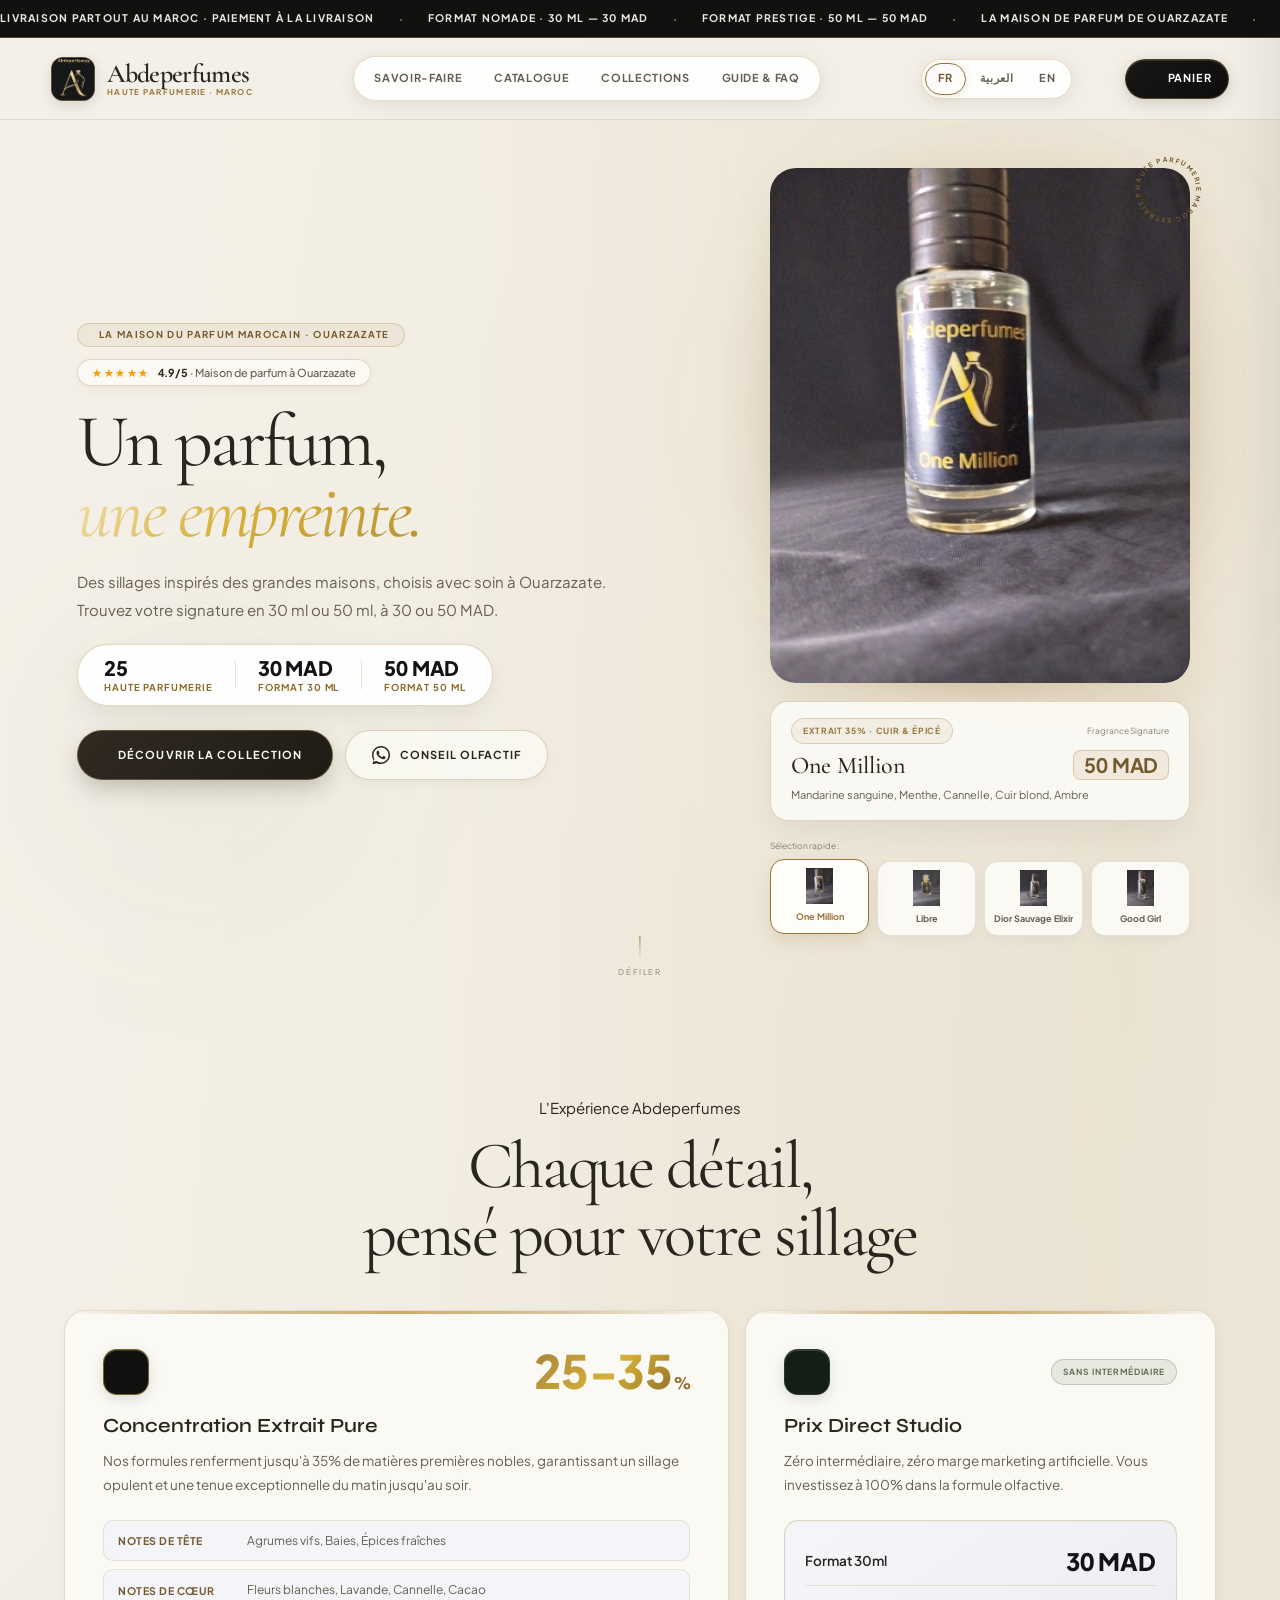
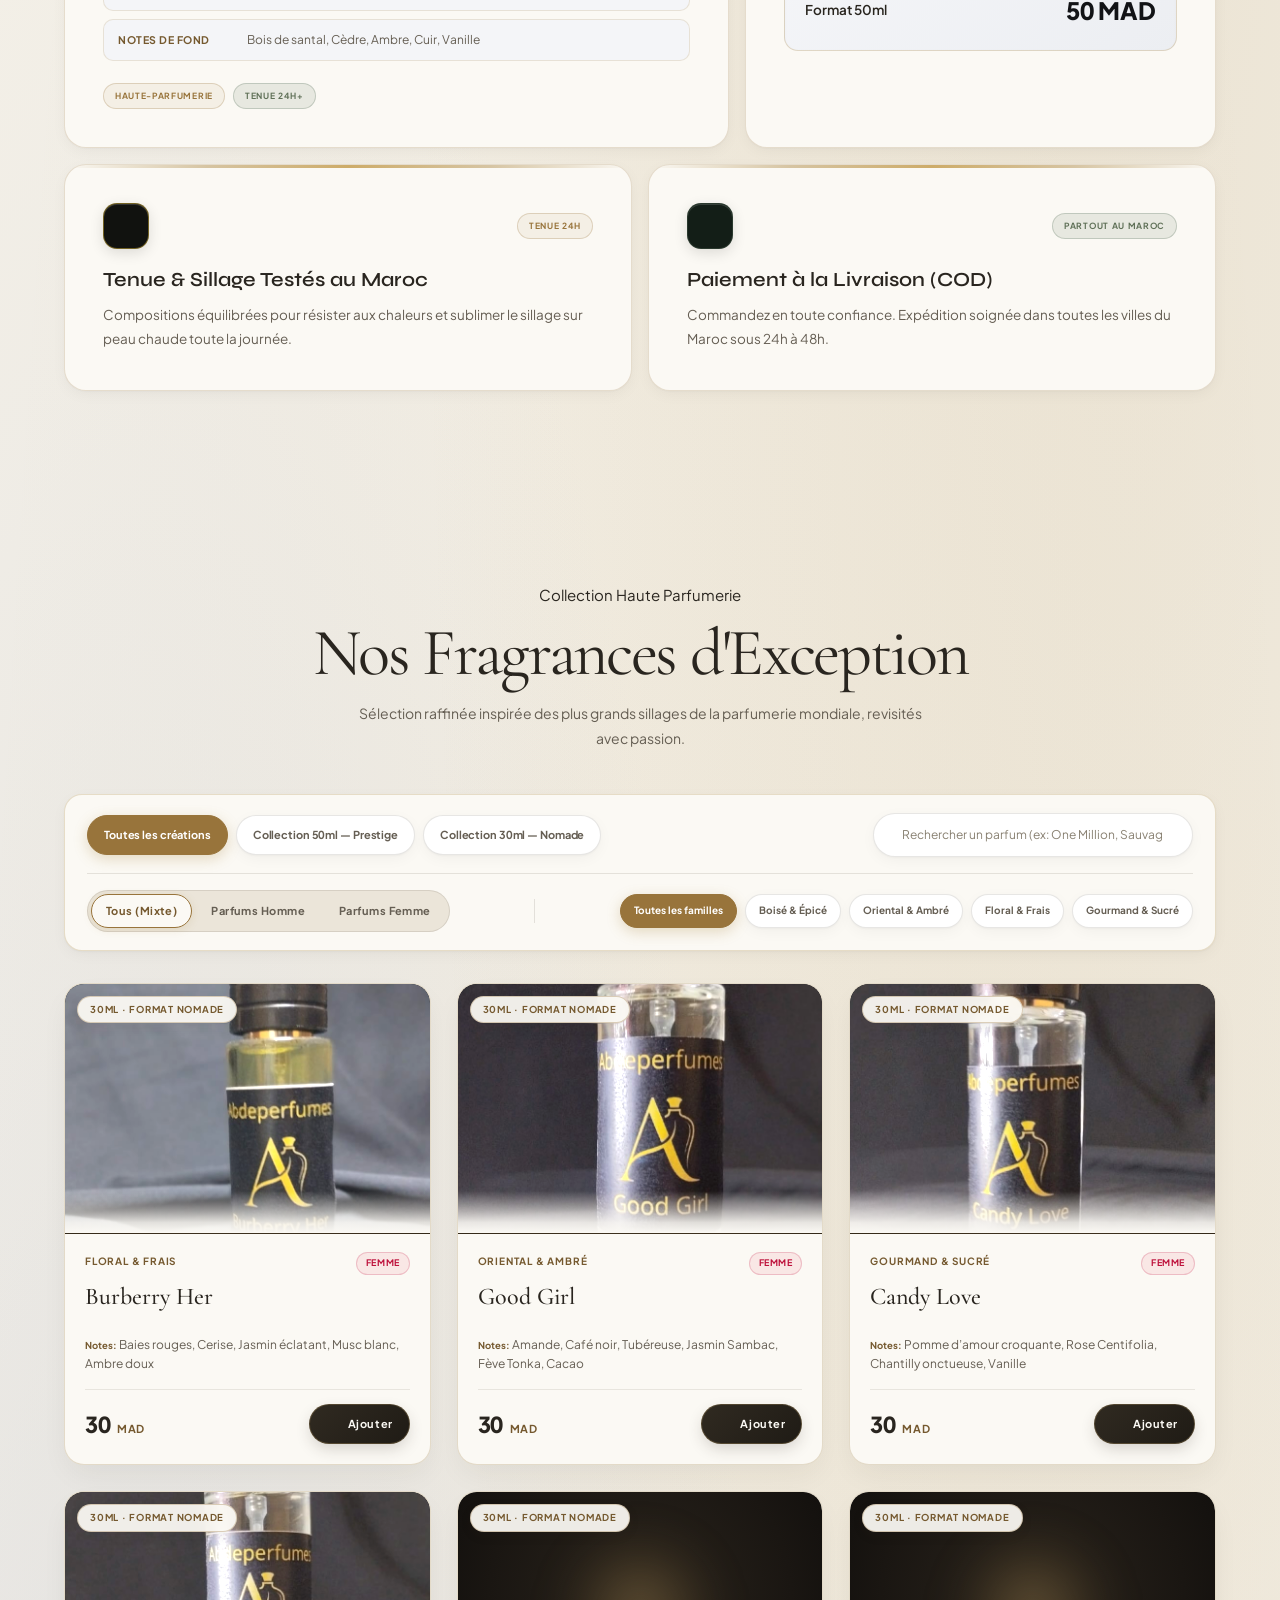
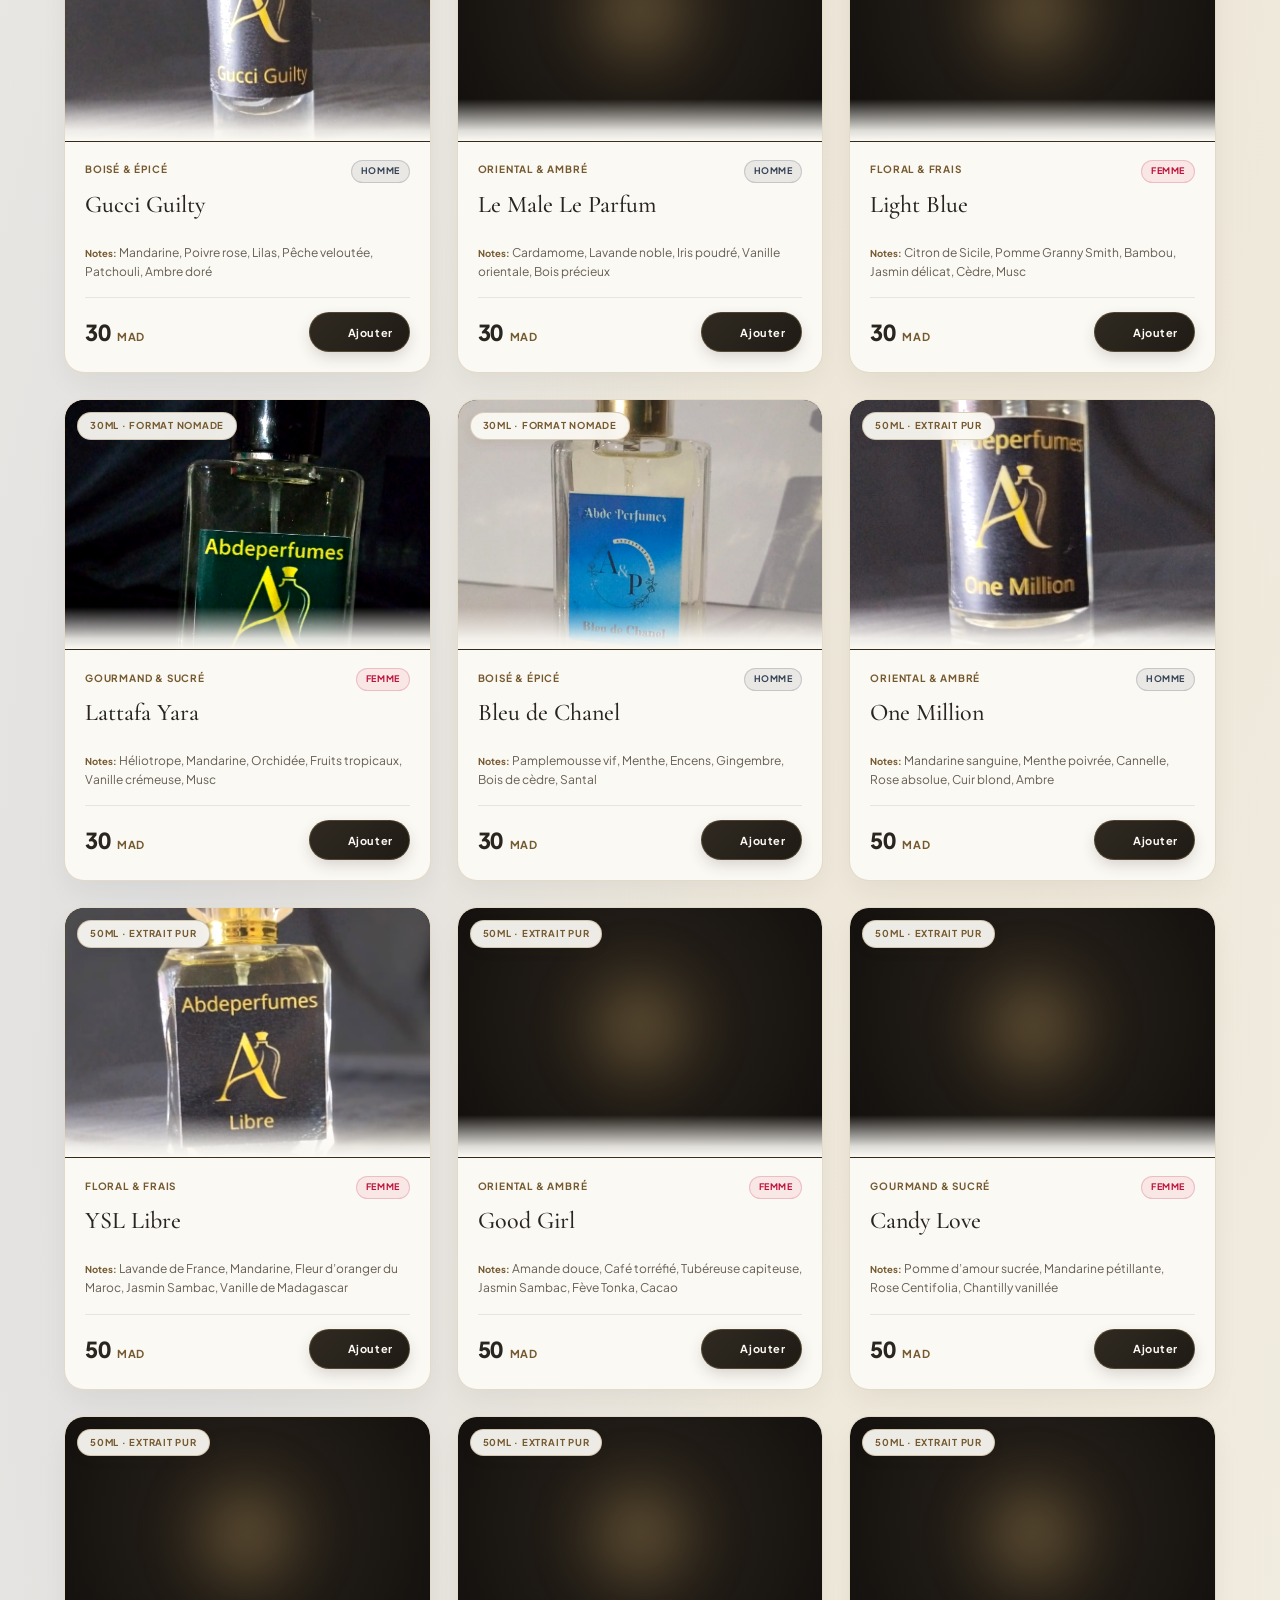
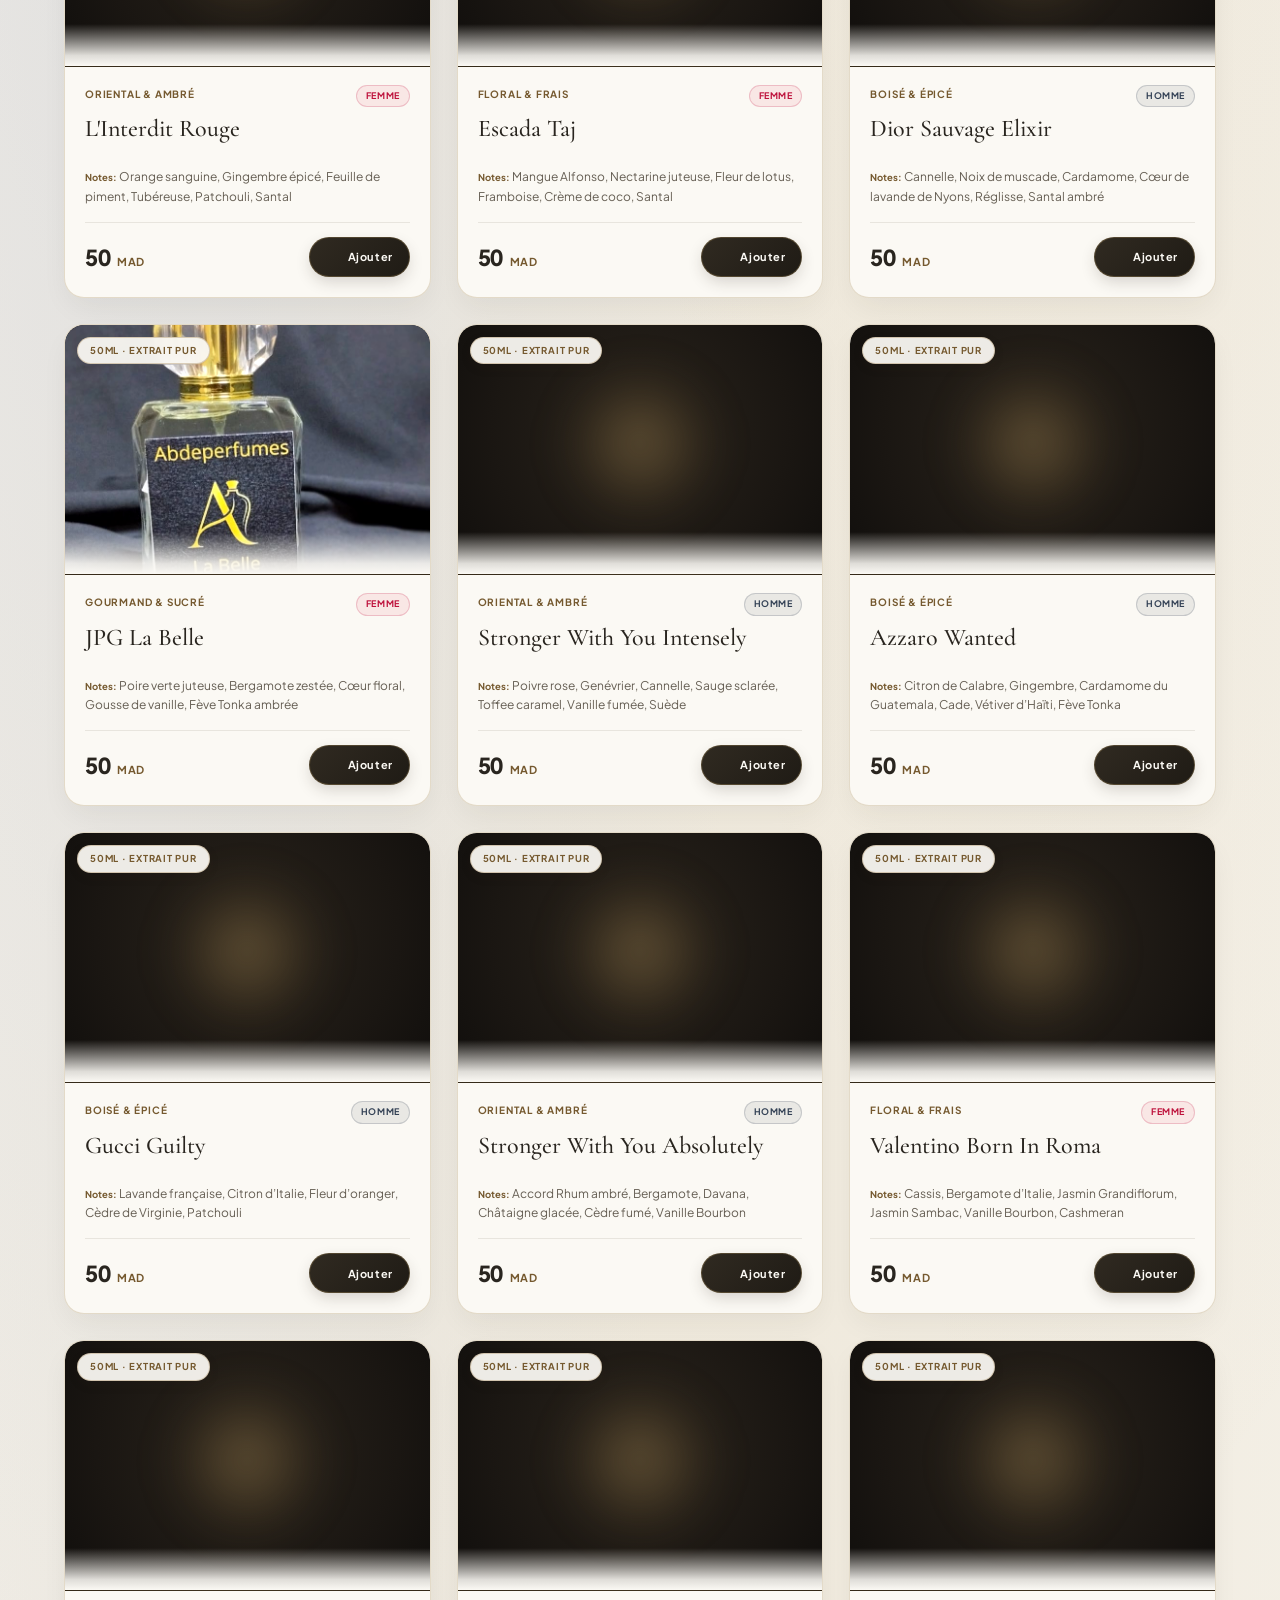
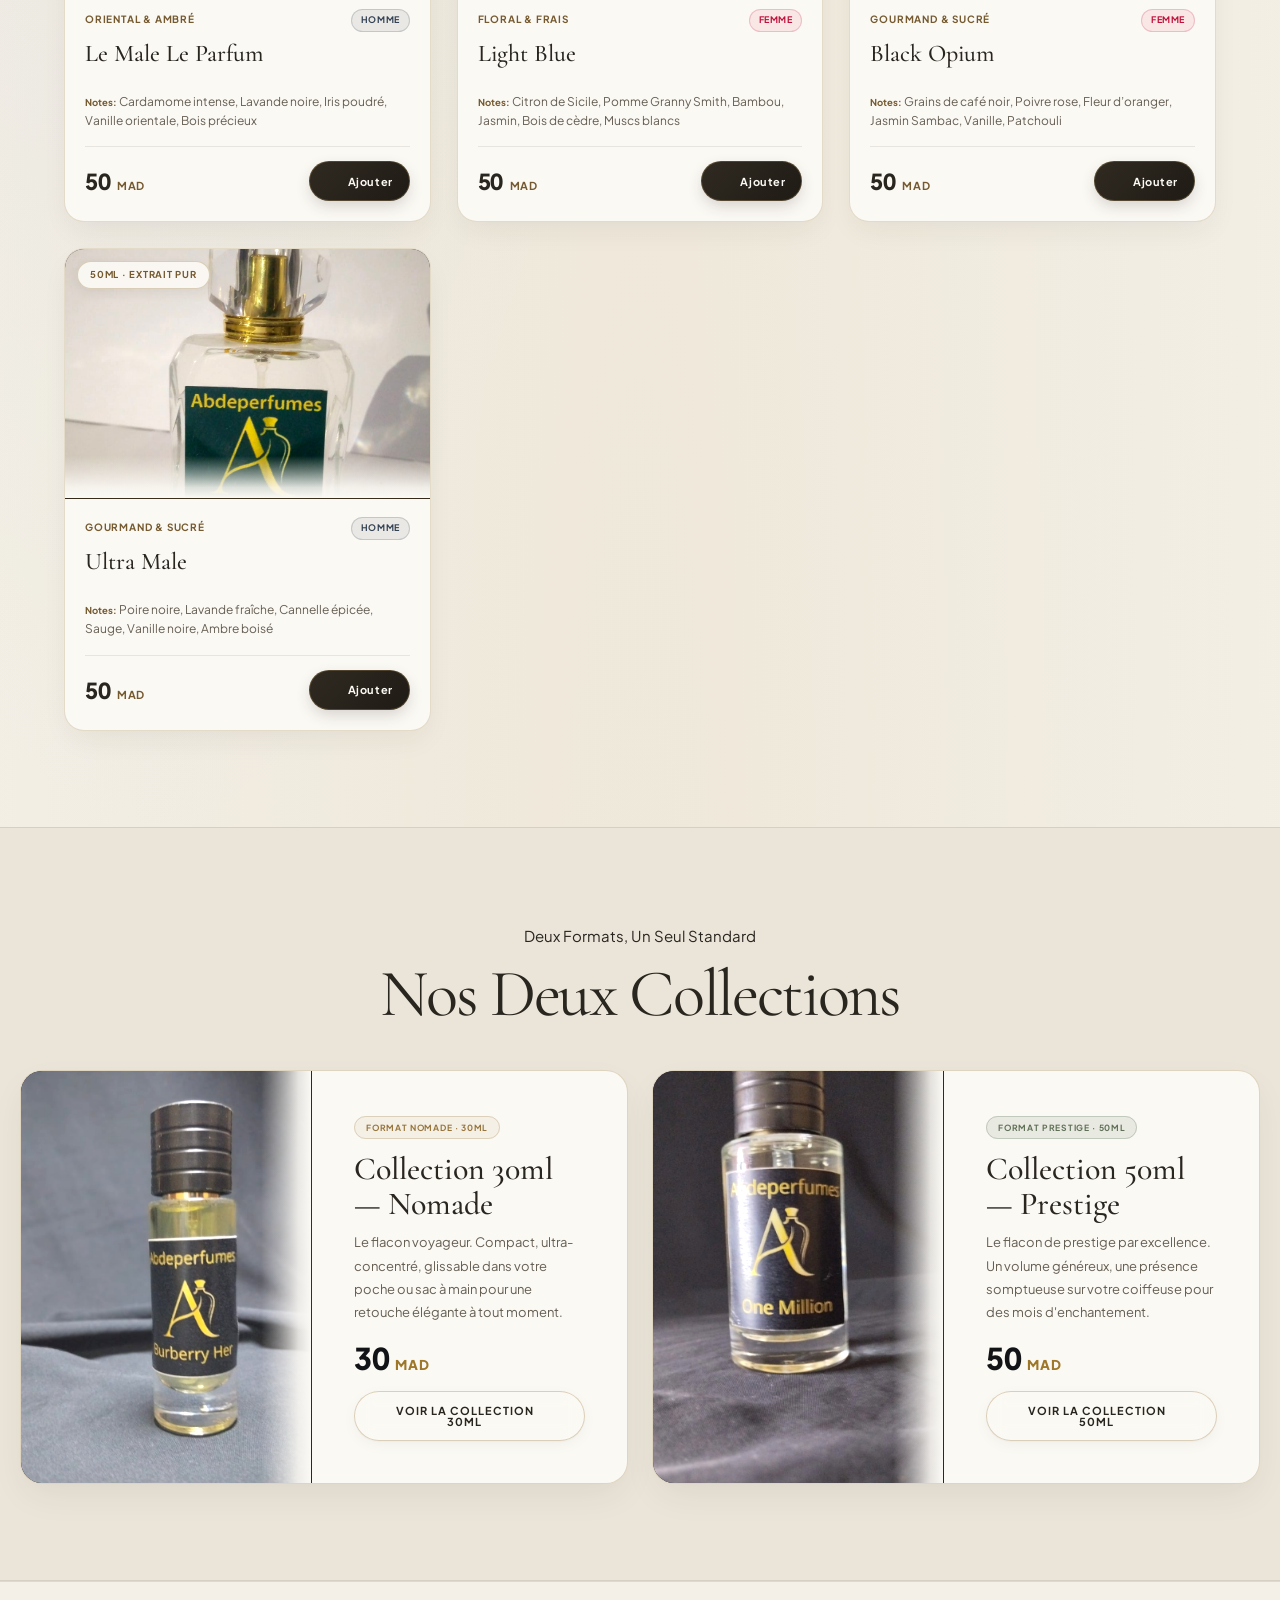
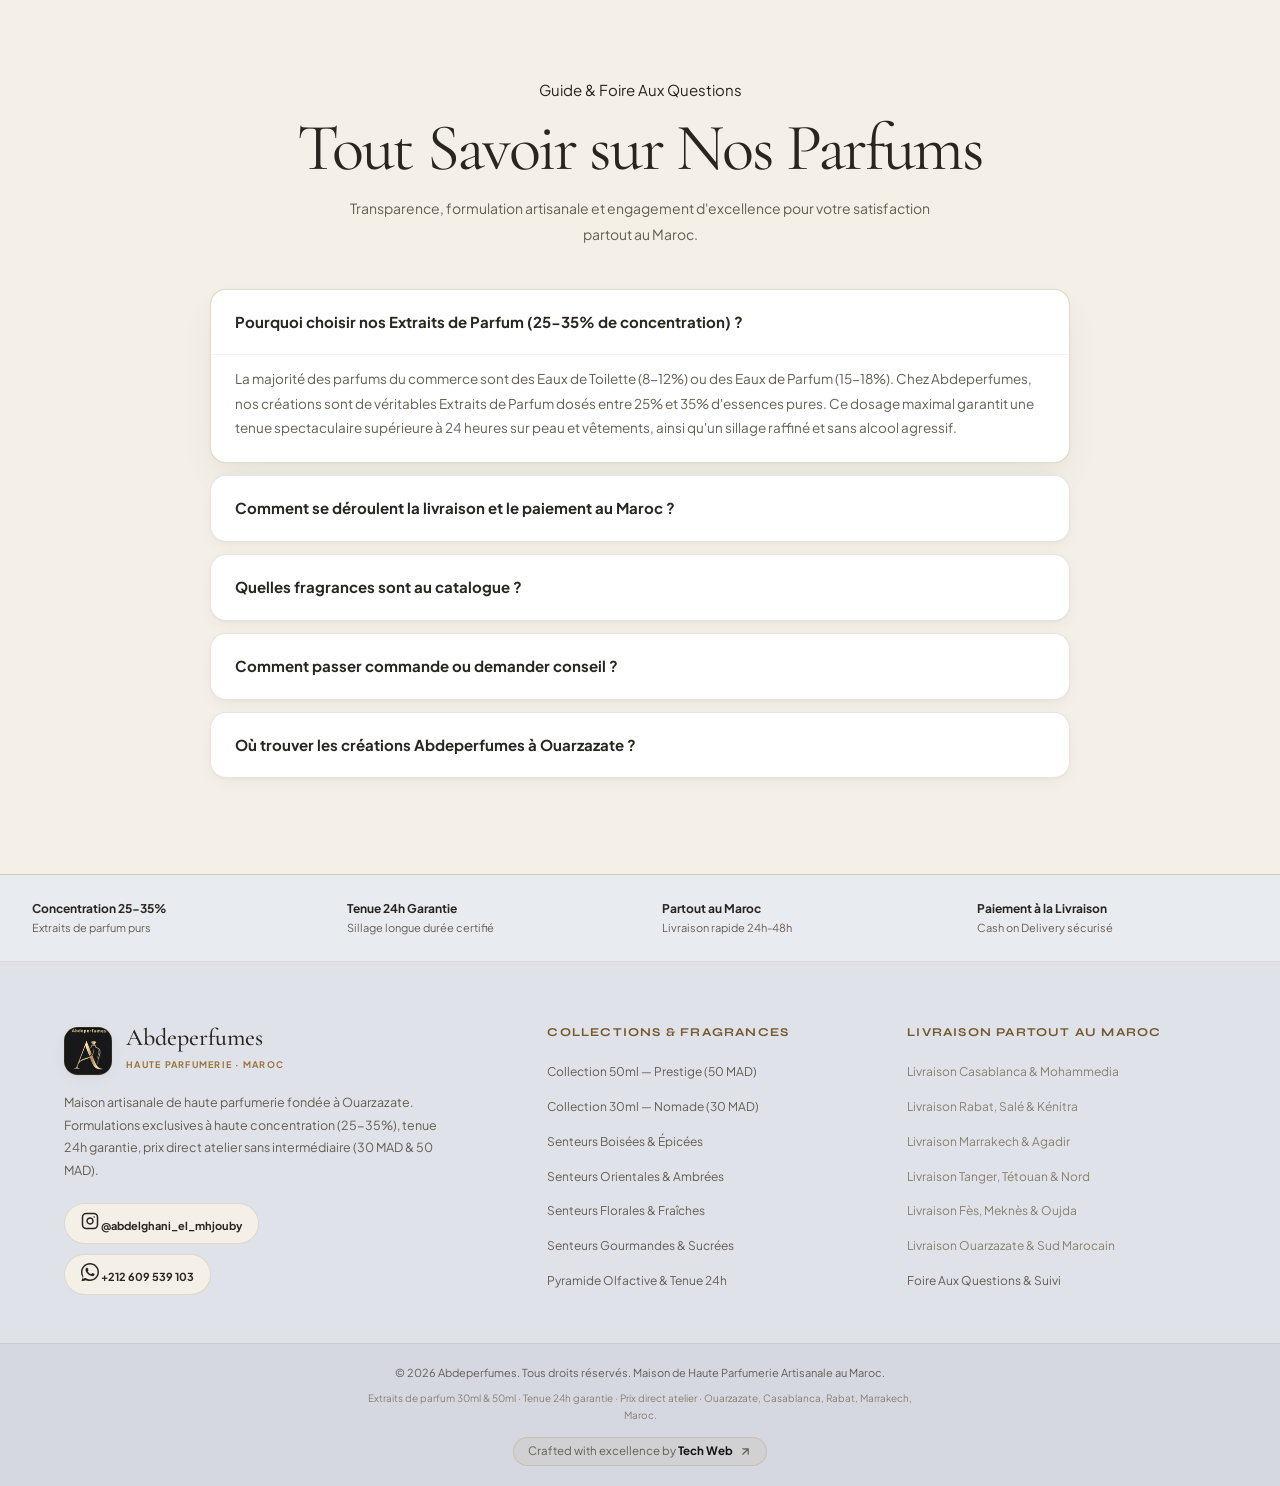
==== commit 1678971b: "fix(mobile): resolve horizontal viewport overflow and modal buy button cutoff on mobile devices" ====
--- a/index.html
+++ b/index.html
@@ -3,7 +3,7 @@
 
 <head>
   <meta charset="UTF-8" />
-  <meta name="viewport" content="width=device-width, initial-scale=1.0" />
+  <meta name="viewport" content="width=device-width, initial-scale=1.0, viewport-fit=cover" />
 
   <!-- Primary Meta Tags (SEO Google Ouarzazate & Maroc) -->
   <title>Abdeperfumes — Parfumerie Ouarzazate &amp; Maroc | Extraits de Parfum 30ml (30 DH) &amp; 50ml (50 DH)</title>
--- a/style.css
+++ b/style.css
@@ -61,12 +61,17 @@
 html {
   scroll-behavior: smooth;
   scroll-padding-top: calc(var(--nav-h) + 24px);
+  overflow-x: hidden;
+  width: 100%;
+  max-width: 100vw;
 }
 
 body {
   margin: 0;
-  min-width: 320px;
+  width: 100%;
+  max-width: 100vw;
   overflow-x: hidden;
+  position: relative;
   background-color: var(--bg-page);
   background-image:
     radial-gradient(ellipse at 88% 10%, rgba(169, 132, 62, 0.12), transparent 45rem),
@@ -2356,8 +2361,10 @@
   display: flex;
   align-items: center;
   justify-content: space-between;
-  gap: 16px;
+  flex-wrap: wrap;
+  gap: 14px;
   margin-top: 8px;
+  width: 100%;
 }
 
 .modal-card__price {
@@ -2683,29 +2690,84 @@
 
 @media (max-width: 860px) {
   :root {
-    --nav-h: 70px;
+    --nav-h: 66px;
+  }
+
+  .navbar {
+    width: 100%;
+    max-width: 100vw;
+    overflow: hidden;
   }
 
   .navbar__inner {
-    padding-inline: 18px;
+    padding-inline: 14px;
+    gap: 8px;
+    width: 100%;
+    max-width: 100vw;
+    box-sizing: border-box;
+  }
+
+  .navbar__brand {
+    gap: 8px;
+    min-width: 0;
+  }
+
+  .navbar__logo-badge {
+    width: 38px;
+    height: 38px;
+    border-radius: 10px;
+    flex-shrink: 0;
+  }
+
+  .navbar__subtitle {
+    display: none !important;
+  }
+
+  .navbar__wordmark {
+    font-size: 20px !important;
   }
 
   .navbar__nav {
     display: none !important;
   }
 
+  .navbar__actions {
+    gap: 8px;
+    flex-shrink: 0;
+  }
+
+  /* Hide redundant desktop language capsule & theme button from sticky topbar on mobile */
+  .navbar__actions .lang-switch,
+  .navbar__actions .theme-toggle-btn {
+    display: none !important;
+  }
+
+  /* Compact Cart Capsule Button on Mobile */
+  .navbar__cart-capsule {
+    min-height: 38px;
+    height: 38px;
+    padding: 0 12px;
+    gap: 6px;
+    border-radius: 99px;
+  }
+
+  .navbar__cart-label {
+    display: none !important;
+  }
+
   .navbar__burger {
-    width: 42px;
-    height: 42px;
-    padding: 11px;
+    width: 38px;
+    height: 38px;
+    padding: 9px;
     display: flex;
     flex-direction: column;
     justify-content: center;
-    gap: 5px;
+    gap: 4px;
     border: 1px solid var(--border);
-    border-radius: 12px;
+    border-radius: 10px;
     background: #FFFFFF;
     box-shadow: var(--shadow-sm);
+    flex-shrink: 0;
   }
 
   .navbar__burger span {
@@ -2890,18 +2952,67 @@
     background: linear-gradient(to bottom, transparent, rgba(255, 255, 255, 0.88) 75%, #FFFFFF 100%);
   }
 
+  .modal-overlay {
+    padding: 12px;
+  }
+
   .modal-card {
     grid-template-columns: 1fr;
-    max-height: 94vh;
+    max-height: 90vh;
+    border-radius: 20px;
+    width: 100%;
+    max-width: 100%;
+    overflow-y: auto;
+    overflow-x: hidden;
   }
 
   .modal-card__img-wrap {
-    min-height: 220px;
+    min-height: 190px;
+    max-height: 220px;
+    height: 200px;
+    border-inline-end: none;
+    border-bottom: 1px solid var(--border);
   }
 
   .modal-card__img-wrap img {
     height: 100%;
-    min-height: 220px;
+    min-height: auto;
+    object-fit: contain;
+    padding: 10px;
+    transform: none;
+  }
+
+  .modal-card__info {
+    padding: 18px 16px 22px;
+    gap: 12px;
+    width: 100%;
+    box-sizing: border-box;
+    overflow-x: hidden;
+  }
+
+  .modal-card__name {
+    font-size: clamp(24px, 6vw, 32px);
+  }
+
+  .modal-card__price-row {
+    flex-direction: column;
+    align-items: stretch;
+    gap: 10px;
+    width: 100%;
+    margin-top: 6px;
+  }
+
+  .modal-card__price {
+    font-size: 24px;
+    text-align: center;
+  }
+
+  #modalAddCart {
+    width: 100%;
+    min-height: 48px;
+    justify-content: center;
+    font-size: 13px;
+    padding: 0 16px;
   }
 
   .footer__inner {
@@ -4398,6 +4509,18 @@
 
   .btn-card-add {
     width: 100%;
+    min-height: 40px;
+    display: inline-flex;
+    align-items: center;
+    justify-content: center;
+    gap: 6px;
+    padding: 0 10px;
+    font-size: 11px;
+    border-radius: 99px;
+  }
+
+  .btn-card-add span {
+    display: inline !important;
   }
 
   .hero {
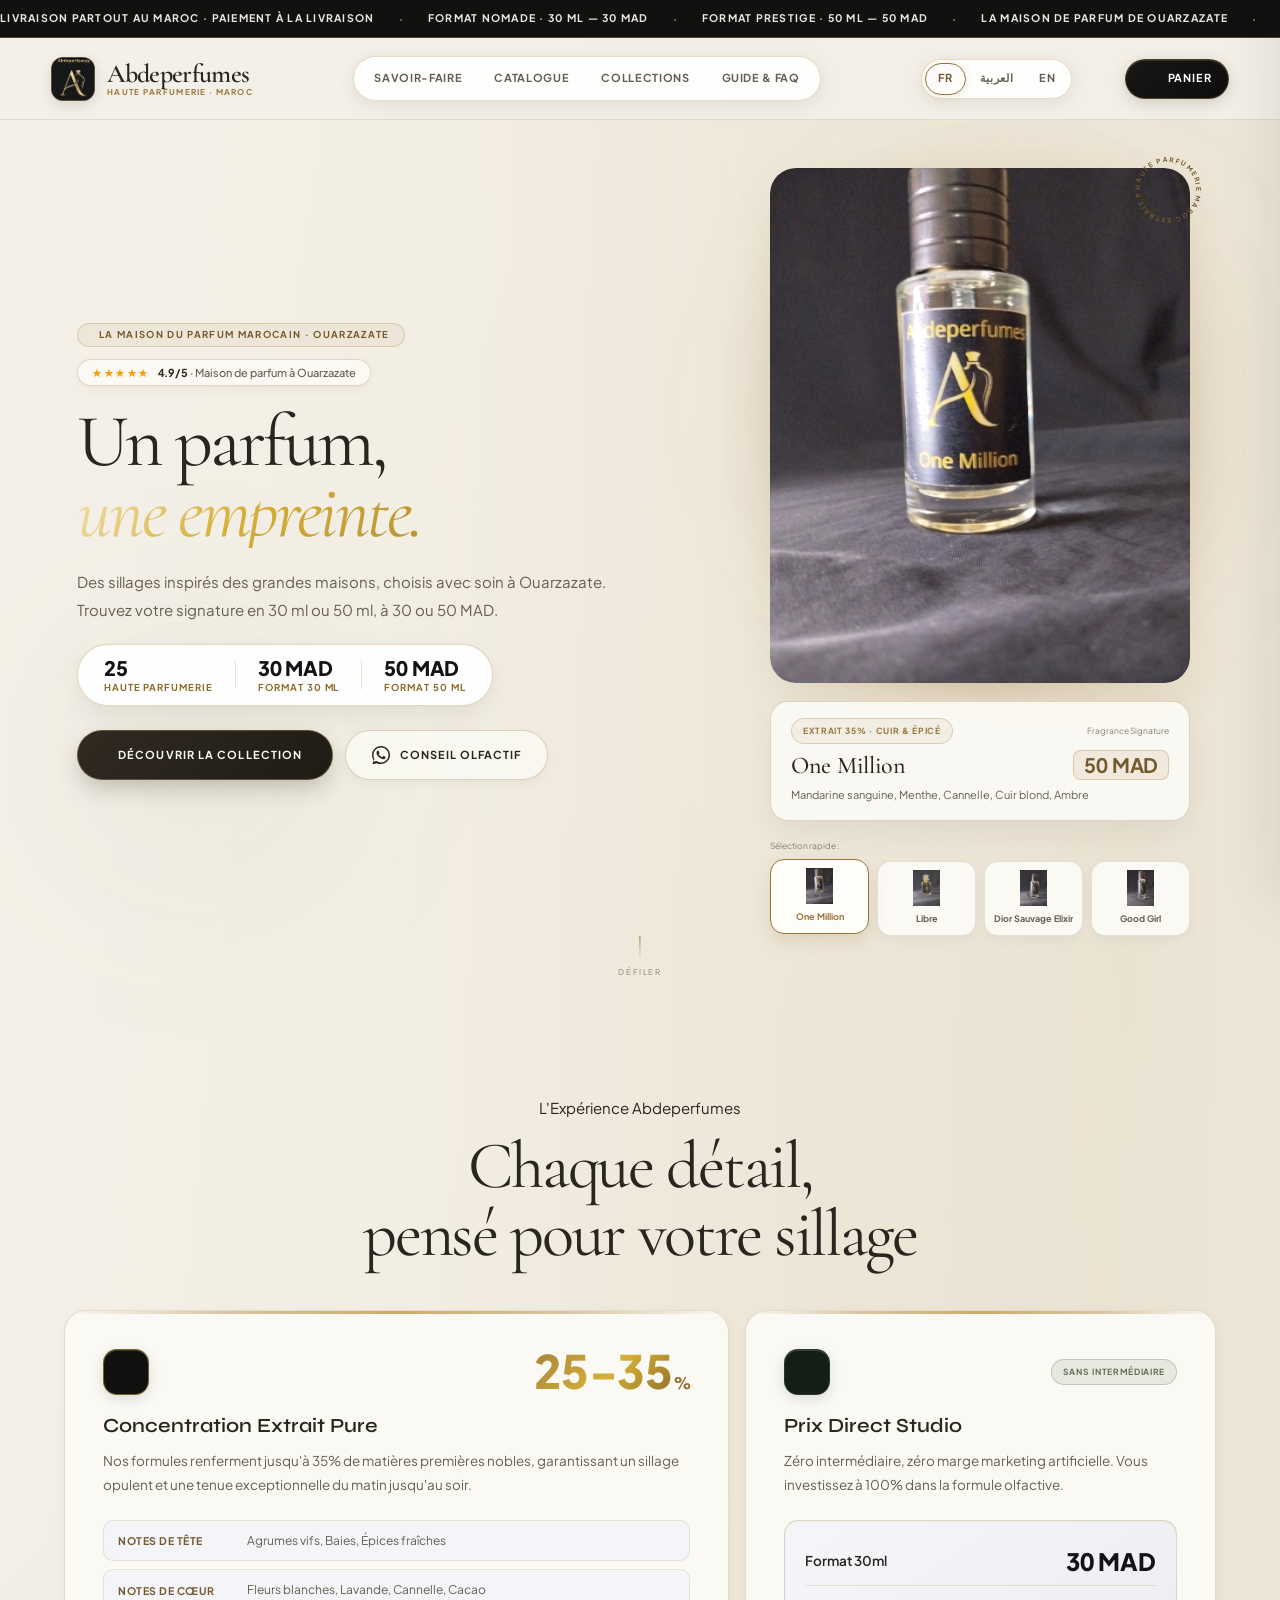
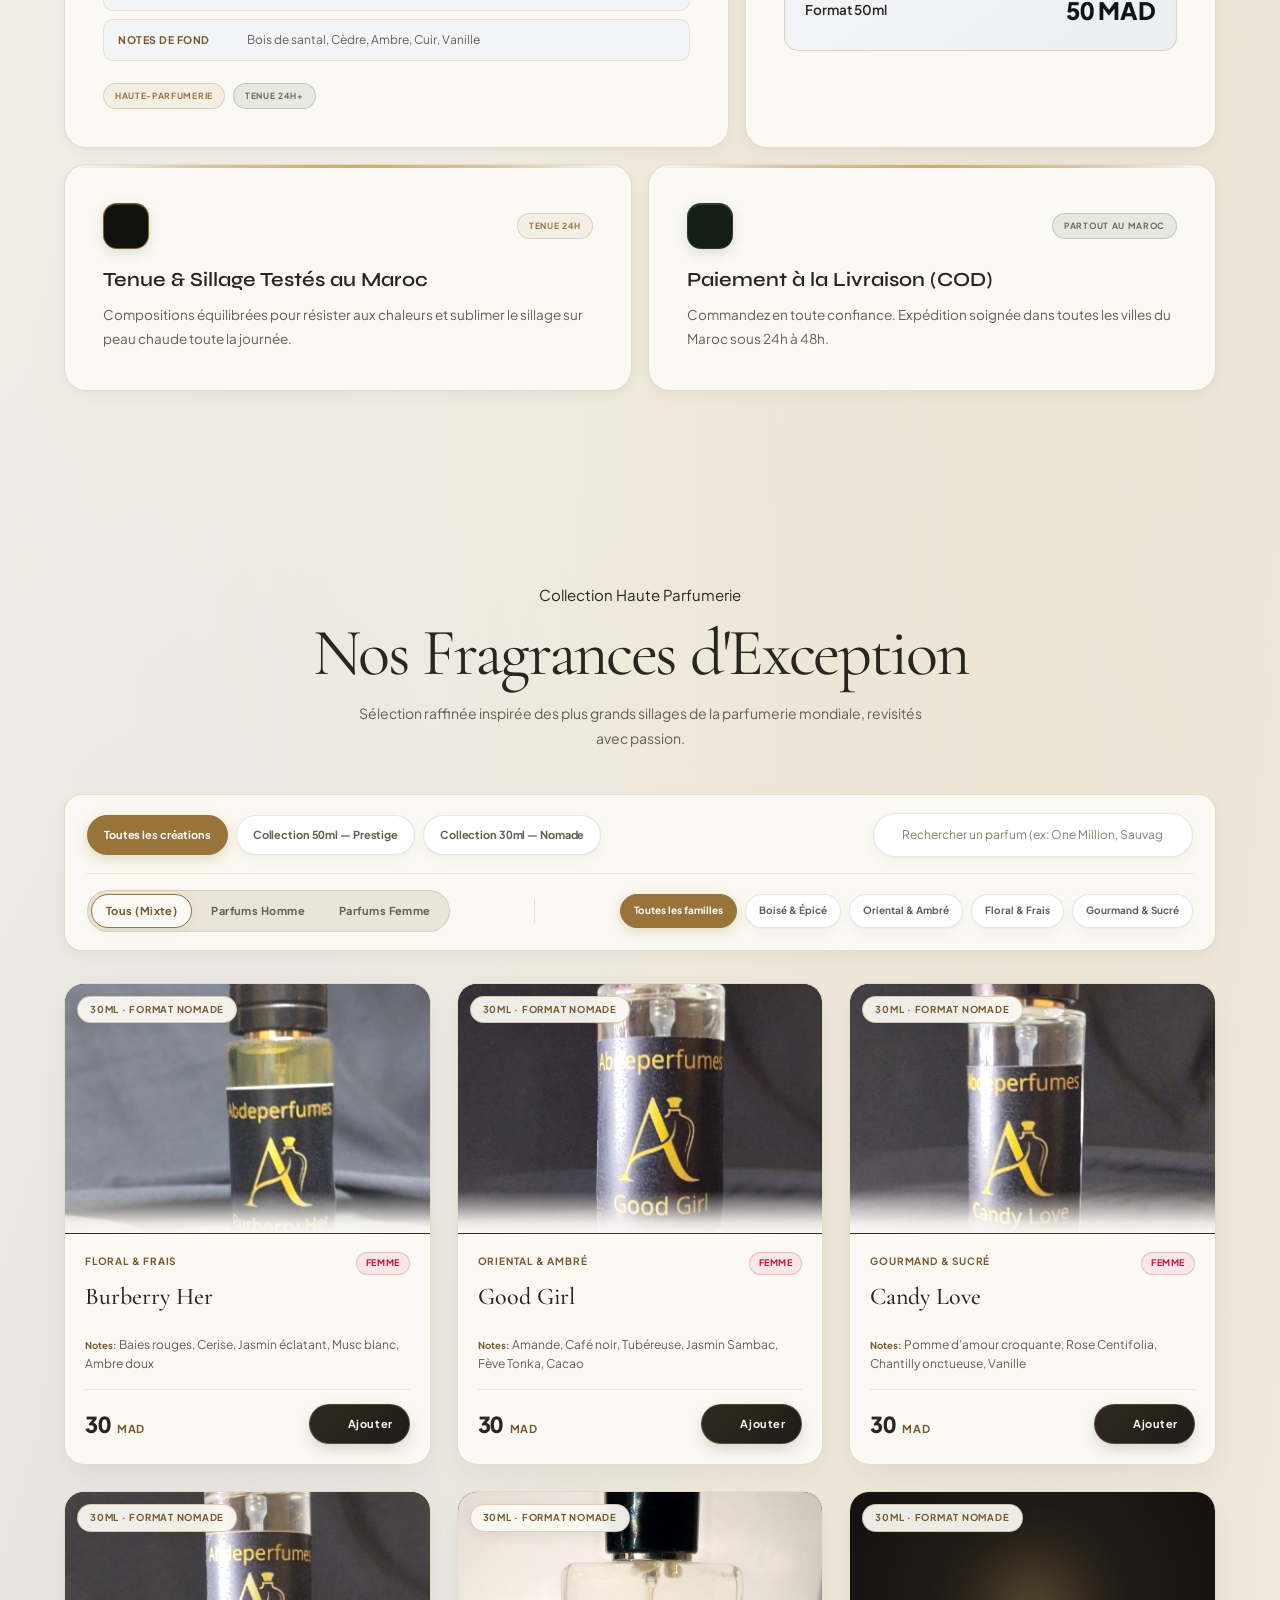
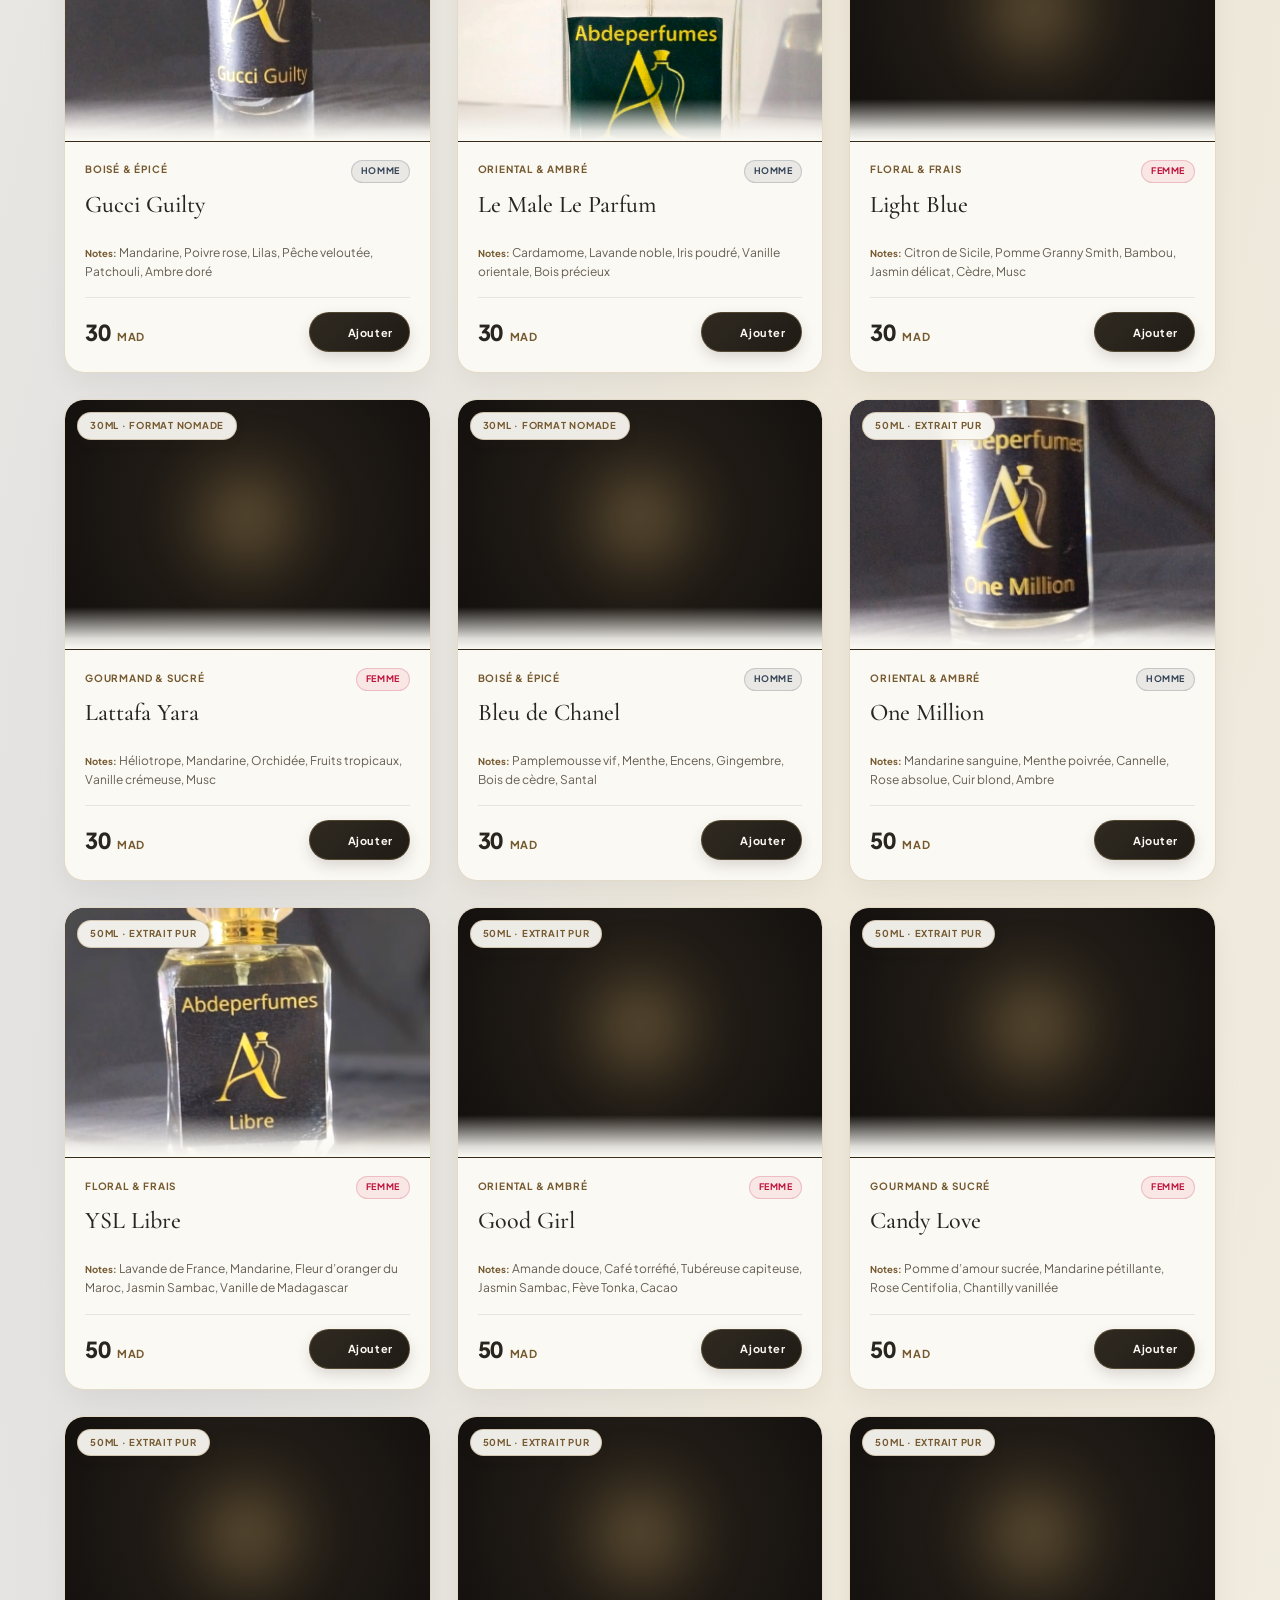
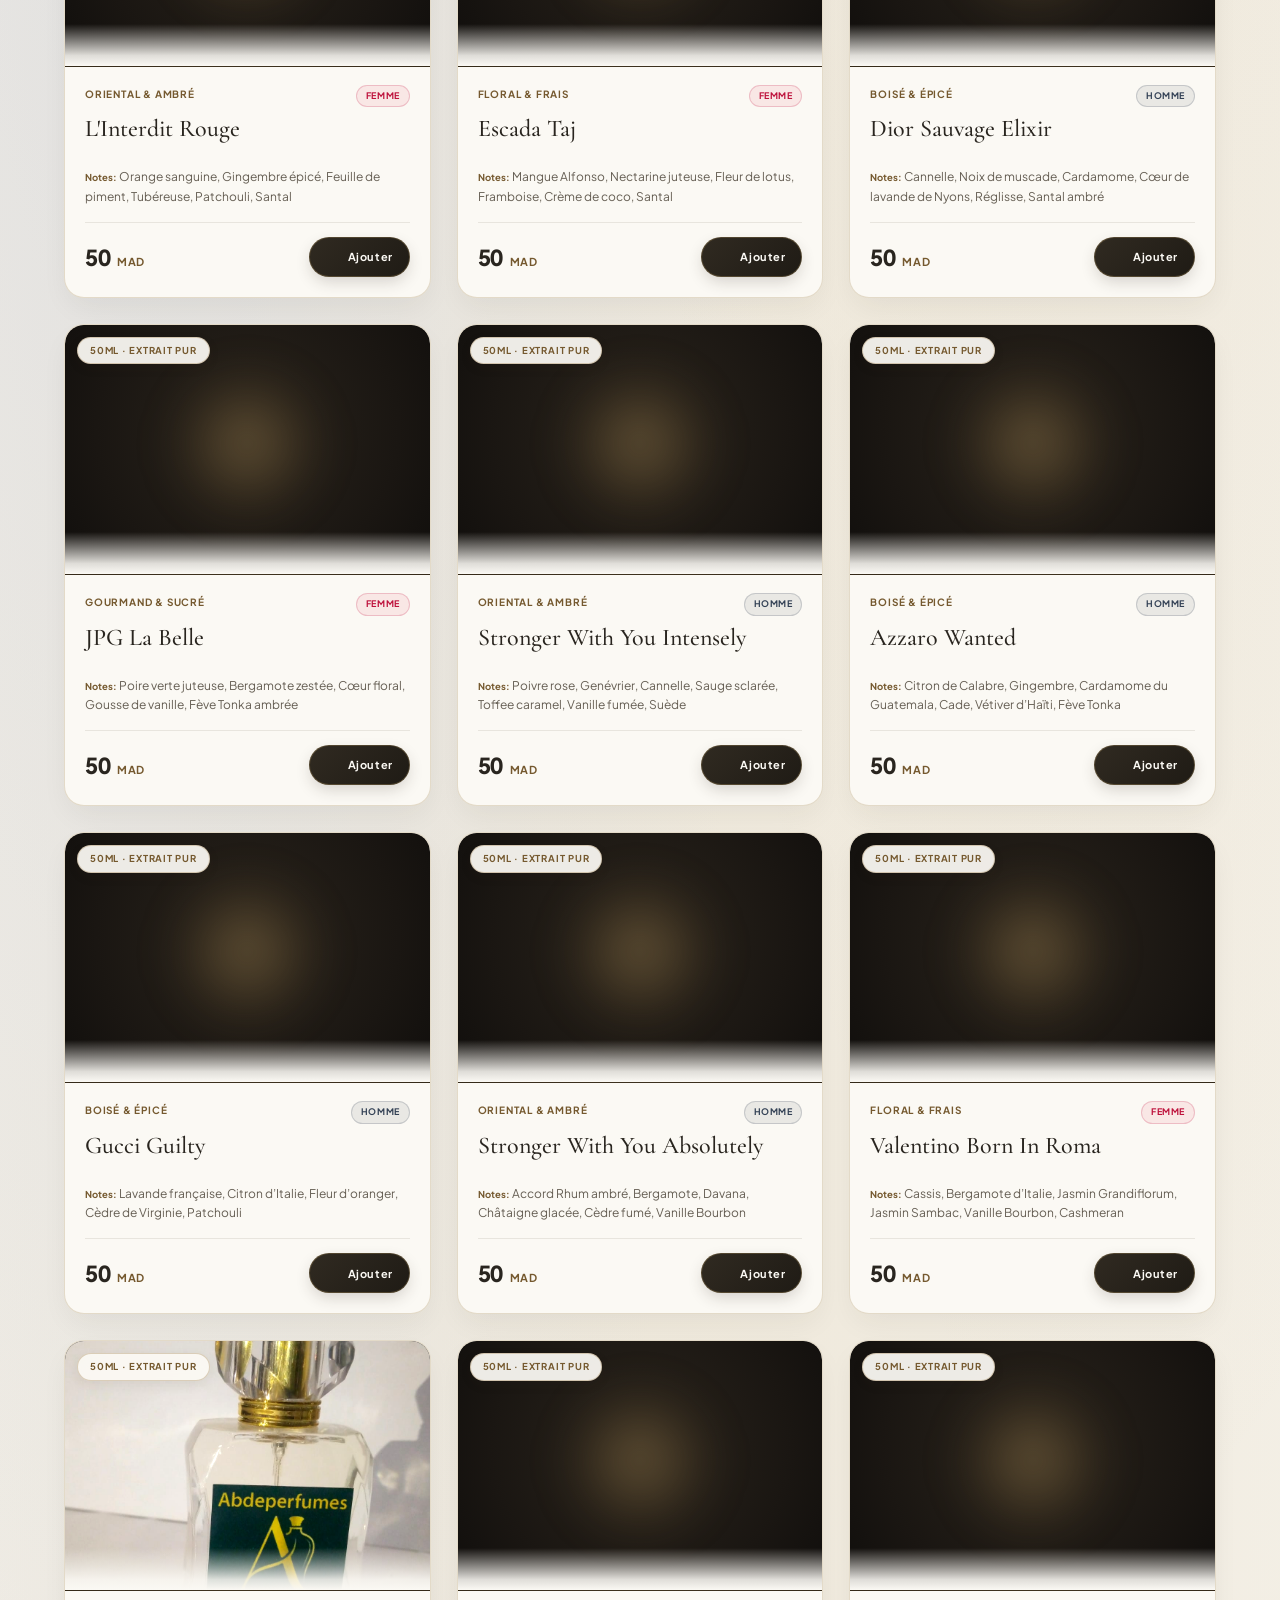
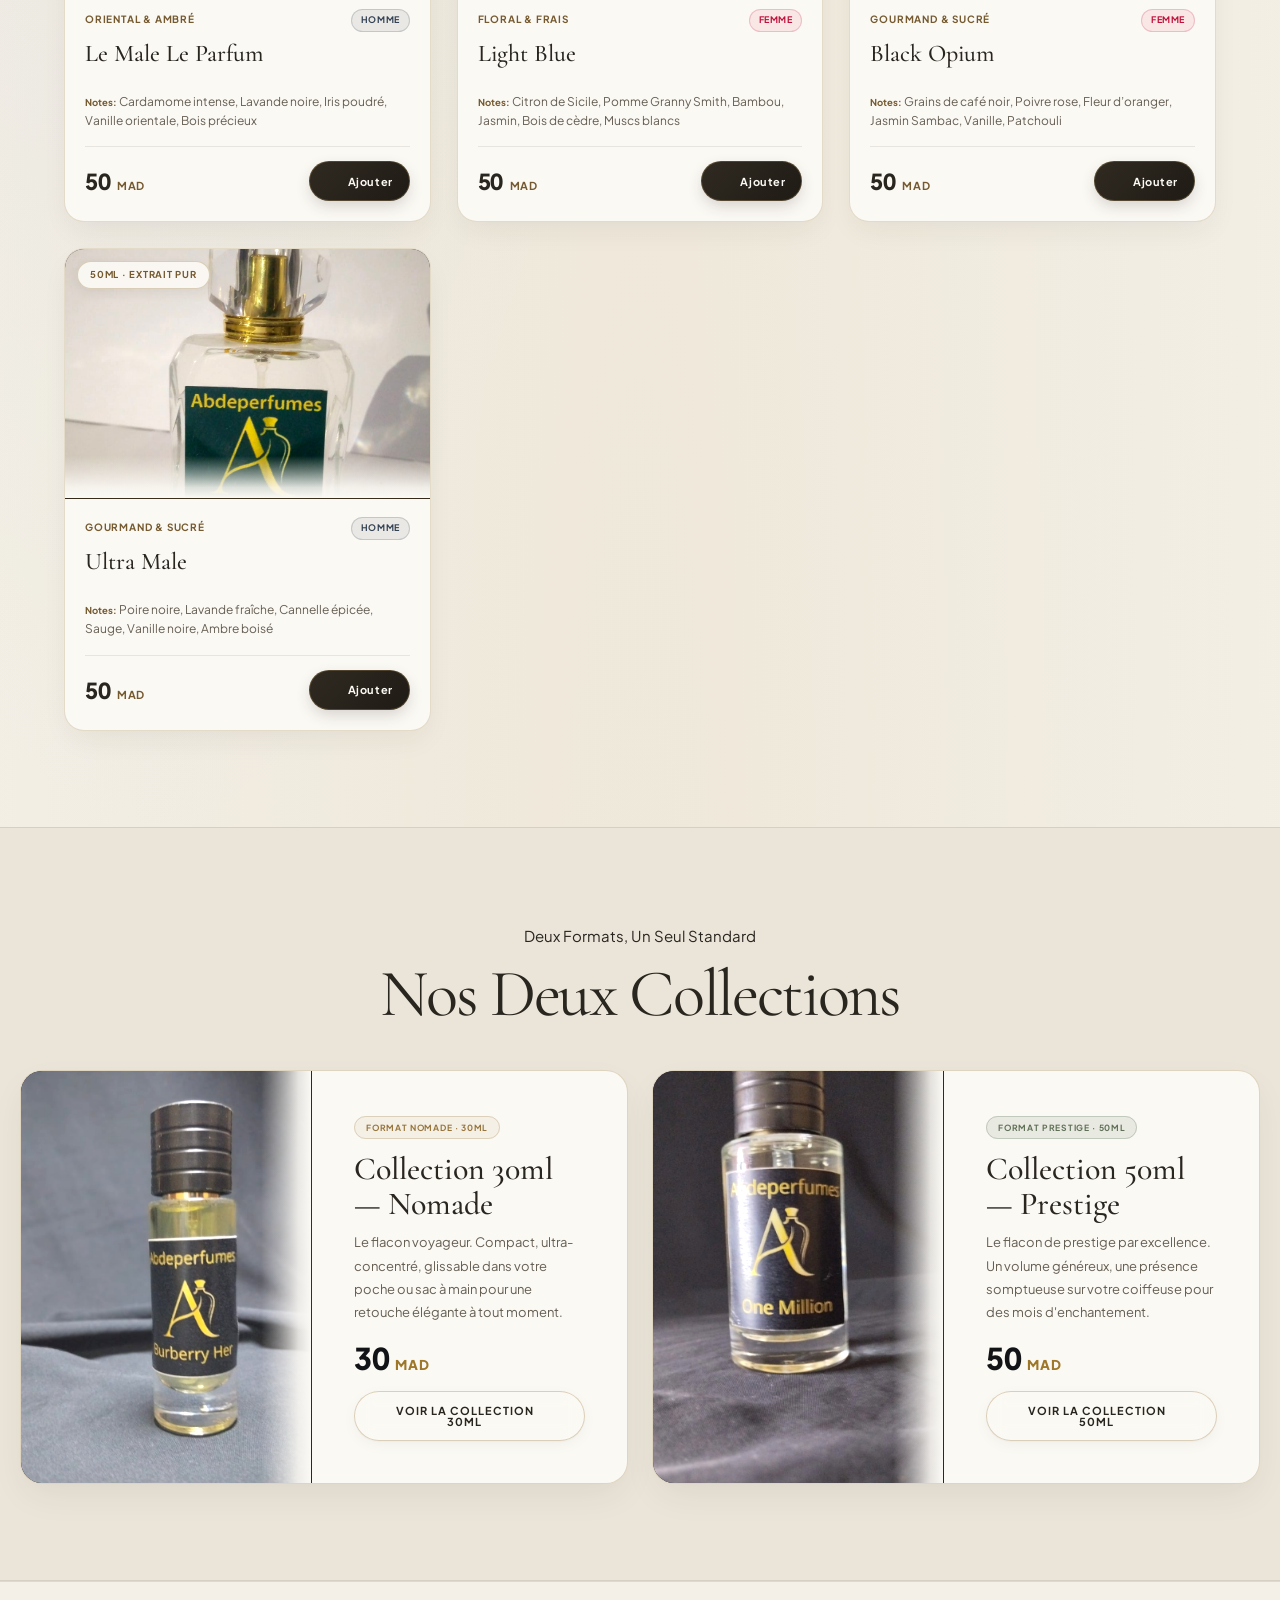
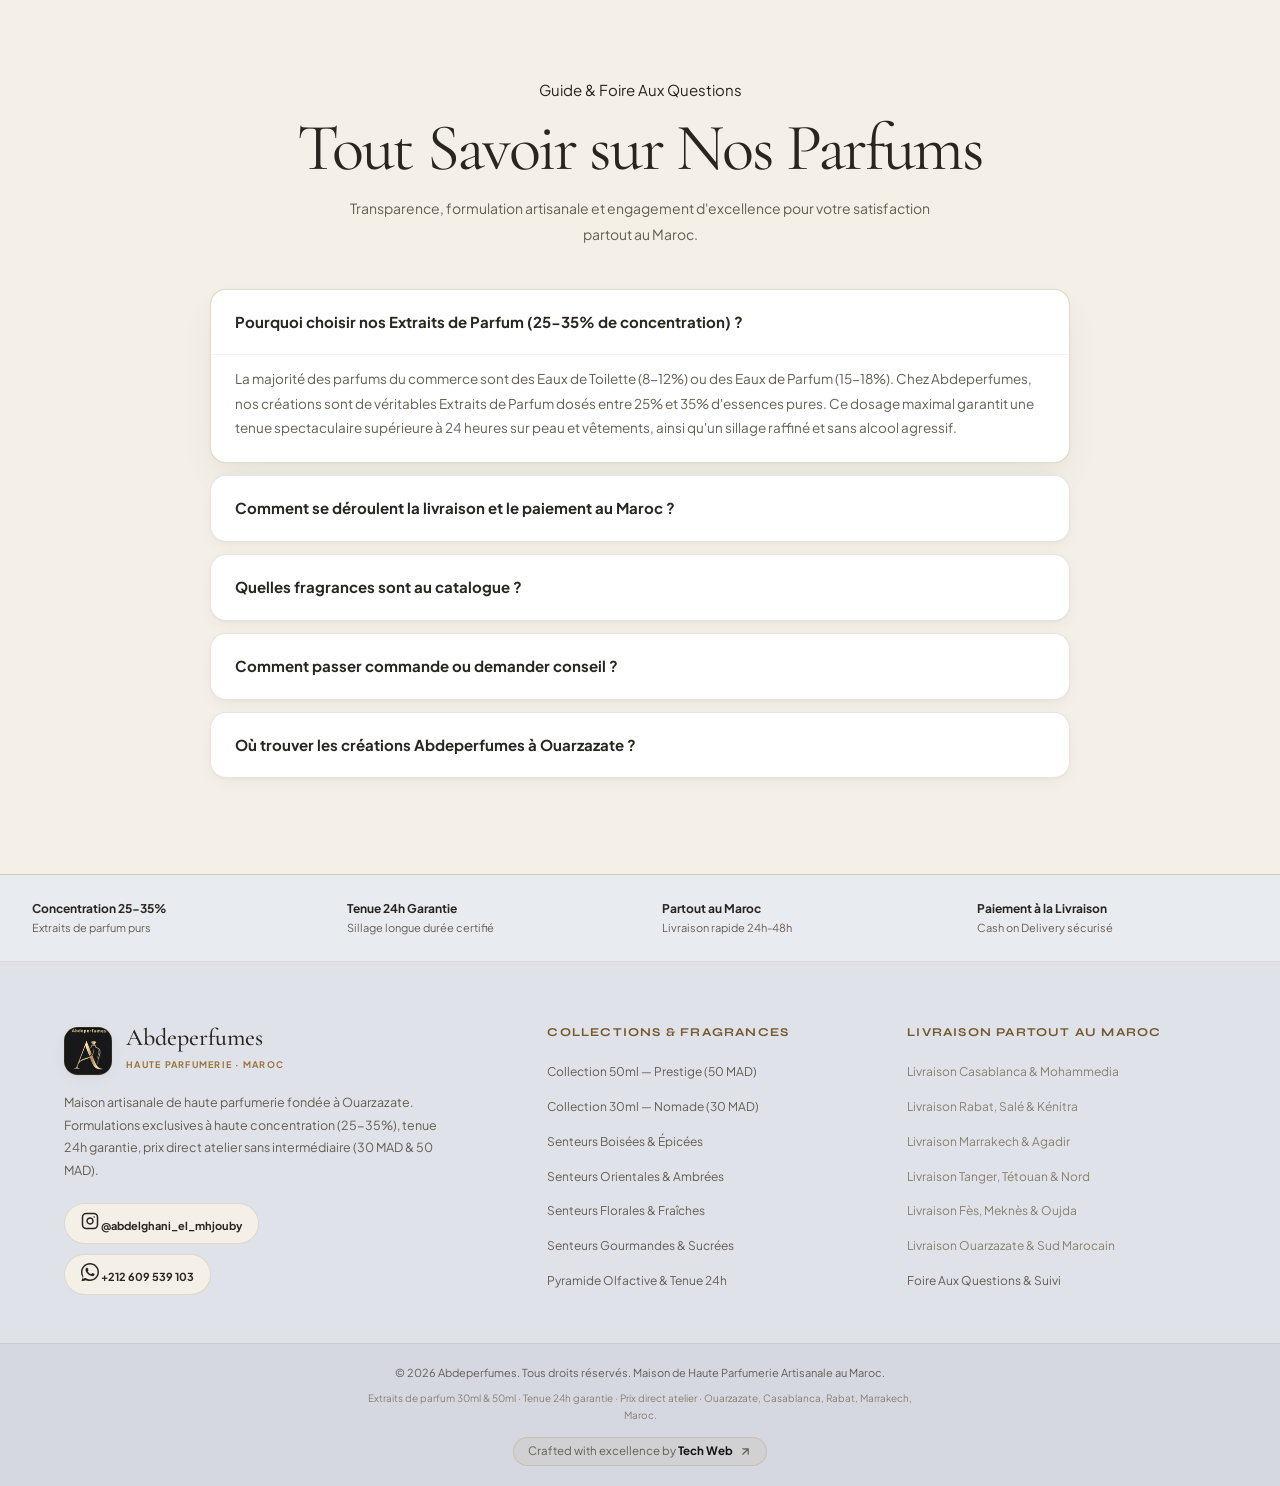
==== commit a106667c: "Fix mobile hamburger drawer opening, restore topbar & drawer language switcher" ====
--- a/index.html
+++ b/index.html
@@ -400,15 +400,20 @@
 
     <!-- Mobile Drawer Nav (Hidden on Desktop) -->
     <nav class="navbar__mobile-nav" id="mobileNav" aria-hidden="true">
+      <div class="mobile-nav__lang-box">
+        <span class="mobile-nav__lang-tag" data-i18n="nav_lang_choice">Langue / اللغة</span>
+        <div class="mobile-nav__lang">
+          <button type="button" class="lang-btn is-active" data-lang="fr">Français</button>
+          <button type="button" class="lang-btn" data-lang="ar">العربية</button>
+          <button type="button" class="lang-btn" data-lang="en">English</button>
+        </div>
+      </div>
+      <div class="mobile-nav__divider"></div>
       <a href="#savoir-faire" class="mobile-nav-link" data-i18n="nav_savoir_faire">Savoir-Faire</a>
       <a href="#catalogue" class="mobile-nav-link" data-i18n="nav_catalogue">Catalogue</a>
       <a href="#collections" class="mobile-nav-link" data-i18n="nav_collections">Collections 30ml &amp; 50ml</a>
       <a href="#guide-olfactif" class="mobile-nav-link" data-i18n="nav_guide">Guide Olfactif &amp; FAQ</a>
-      <div class="mobile-nav__lang">
-        <button type="button" class="lang-btn is-active" data-lang="fr">Français</button>
-        <button type="button" class="lang-btn" data-lang="ar">العربية</button>
-        <button type="button" class="lang-btn" data-lang="en">English</button>
-      </div>
+      <div class="mobile-nav__divider"></div>
       <div class="mobile-nav__theme">
         <button type="button" class="mobile-theme-btn" id="mobileThemeToggle" aria-label="Changer de thème">
           <span class="theme-icon theme-icon--sun" aria-hidden="true"><i data-lucide="sun"></i></span>
--- a/style.css
+++ b/style.css
@@ -548,9 +548,11 @@
   display: none;
 }
 
-/* Mobile Nav (Strictly Hidden on Desktop) */
-.navbar__mobile-nav {
-  display: none !important;
+/* Mobile Nav (Strictly Hidden on Desktop > 860px) */
+@media (min-width: 861px) {
+  .navbar__mobile-nav {
+    display: none !important;
+  }
 }
 
 /* ── UNIVERSAL NUMERALS POLISH (NO OLDSTYLE DROPPING DIGITS) ───────── */
@@ -2696,25 +2698,28 @@
   .navbar {
     width: 100%;
     max-width: 100vw;
-    overflow: hidden;
+    position: sticky;
+    top: 0;
+    z-index: 70;
   }
 
   .navbar__inner {
-    padding-inline: 14px;
-    gap: 8px;
+    padding-inline: 12px;
+    gap: 6px;
     width: 100%;
     max-width: 100vw;
     box-sizing: border-box;
   }
 
   .navbar__brand {
-    gap: 8px;
+    gap: 6px;
     min-width: 0;
+    flex-shrink: 1;
   }
 
   .navbar__logo-badge {
-    width: 38px;
-    height: 38px;
+    width: 36px;
+    height: 36px;
     border-radius: 10px;
     flex-shrink: 0;
   }
@@ -2724,7 +2729,10 @@
   }
 
   .navbar__wordmark {
-    font-size: 20px !important;
+    font-size: 18px !important;
+    white-space: nowrap;
+    overflow: hidden;
+    text-overflow: ellipsis;
   }
 
   .navbar__nav {
@@ -2732,23 +2740,54 @@
   }
 
   .navbar__actions {
-    gap: 8px;
+    display: flex;
+    align-items: center;
+    gap: 6px;
     flex-shrink: 0;
   }
 
-  /* Hide redundant desktop language capsule & theme button from sticky topbar on mobile */
-  .navbar__actions .lang-switch,
+  /* Compact Luxury Language Capsule in Topbar */
+  .navbar__actions .lang-switch {
+    display: inline-flex !important;
+    align-items: center;
+    gap: 1px;
+    padding: 2px;
+    border-radius: 99px;
+    border: 1px solid rgba(169, 132, 62, 0.28);
+    background: rgba(255, 255, 255, 0.95);
+    box-shadow: var(--shadow-sm);
+  }
+
+  .navbar__actions .lang-btn {
+    min-height: 28px;
+    height: 28px;
+    padding: 0 7px;
+    font-size: 10.5px;
+    font-weight: 700;
+    letter-spacing: 0.02em;
+    border-radius: 99px;
+  }
+
+  .navbar__actions .lang-btn.is-active {
+    background: linear-gradient(135deg, #FAF8F5, #FFFFFF);
+    color: var(--gold-dark);
+    border: 1px solid var(--gold);
+    box-shadow: 0 1px 4px rgba(169, 132, 62, 0.2);
+  }
+
   .navbar__actions .theme-toggle-btn {
     display: none !important;
   }
 
   /* Compact Cart Capsule Button on Mobile */
   .navbar__cart-capsule {
-    min-height: 38px;
-    height: 38px;
-    padding: 0 12px;
-    gap: 6px;
-    border-radius: 99px;
+    min-height: 36px;
+    height: 36px;
+    width: 36px;
+    padding: 0;
+    display: inline-grid;
+    place-items: center;
+    border-radius: 50%;
   }
 
   .navbar__cart-label {
@@ -2756,9 +2795,9 @@
   }
 
   .navbar__burger {
-    width: 38px;
-    height: 38px;
-    padding: 9px;
+    width: 36px;
+    height: 36px;
+    padding: 8px;
     display: flex;
     flex-direction: column;
     justify-content: center;
@@ -2768,6 +2807,7 @@
     background: #FFFFFF;
     box-shadow: var(--shadow-sm);
     flex-shrink: 0;
+    cursor: pointer;
   }
 
   .navbar__burger span {
@@ -2779,72 +2819,154 @@
   }
 
   .navbar__burger.is-open span:first-child {
-    transform: translateY(3.5px) rotate(45deg);
+    transform: translateY(3px) rotate(45deg);
   }
 
   .navbar__burger.is-open span:last-child {
-    transform: translateY(-3.5px) rotate(-45deg);
+    transform: translateY(-3px) rotate(-45deg);
   }
 
   .navbar__burger.is-open span:nth-child(2) {
     opacity: 0;
   }
 
-  /* Show Mobile Drawer only on screens <= 860px when opened */
+  /* Mobile Drawer — Fully Fixed Below Topbar, Smooth Animation & High Z-Index */
   .navbar__mobile-nav {
-    display: grid !important;
-    position: absolute;
-    inset: var(--nav-h) 0 auto;
-    padding: 16px 24px 24px;
-    gap: 6px;
-    border-bottom: 1px solid var(--gold-border);
-    background: rgba(250, 248, 245, 0.98);
-    backdrop-filter: blur(20px);
-    box-shadow: 0 20px 40px rgba(0, 0, 0, 0.12);
+    display: flex !important;
+    flex-direction: column;
+    position: fixed;
+    top: var(--nav-h);
+    left: 0;
+    right: 0;
+    width: 100vw;
+    max-width: 100vw;
+    max-height: calc(100dvh - var(--nav-h));
+    overflow-y: auto;
+    -webkit-overflow-scrolling: touch;
+    padding: 18px 20px 28px;
+    gap: 8px;
+    border-bottom: 1.5px solid var(--gold-border);
+    background: rgba(251, 249, 244, 0.98);
+    backdrop-filter: blur(24px);
+    -webkit-backdrop-filter: blur(24px);
+    box-shadow: 0 20px 48px rgba(0, 0, 0, 0.16);
     opacity: 0;
     visibility: hidden;
     transform: translateY(-10px);
-    transition: all 0.25s var(--ease);
+    transition: opacity 0.25s var(--ease), transform 0.25s var(--ease), visibility 0.25s;
     pointer-events: none;
+    z-index: 100;
   }
 
   .navbar__mobile-nav.is-open {
-    opacity: 1;
-    visibility: visible;
-    transform: none;
-    pointer-events: auto;
+    opacity: 1 !important;
+    visibility: visible !important;
+    transform: translateY(0) !important;
+    pointer-events: auto !important;
+  }
+
+  /* Mobile Drawer Language Box */
+  .mobile-nav__lang-box {
+    display: flex;
+    flex-direction: column;
+    gap: 8px;
+    padding-bottom: 4px;
+  }
+
+  .mobile-nav__lang-tag {
+    font-size: 11px;
+    font-weight: 700;
+    letter-spacing: 0.08em;
+    text-transform: uppercase;
+    color: var(--gold-dark);
+  }
+
+  html[dir="rtl"] .mobile-nav__lang-tag {
+    font-family: var(--font-arabic);
+    letter-spacing: normal;
+  }
+
+  .mobile-nav__lang {
+    display: grid;
+    grid-template-columns: repeat(3, 1fr);
+    gap: 8px;
+    width: 100%;
+  }
+
+  .mobile-nav__lang .lang-btn {
+    display: flex;
+    align-items: center;
+    justify-content: center;
+    padding: 10px 8px;
+    min-height: 40px;
+    border: 1.5px solid var(--border);
+    border-radius: 12px;
+    background: #FFFFFF;
+    color: var(--text-main);
+    font-size: 12.5px;
+    font-weight: 700;
+    box-shadow: var(--shadow-sm);
+    transition: all 0.2s var(--ease);
+  }
+
+  .mobile-nav__lang .lang-btn.is-active {
+    background: linear-gradient(135deg, #FAF8F5, #FFFFFF);
+    border-color: var(--gold);
+    color: var(--gold-dark);
+    box-shadow: 0 4px 14px rgba(169, 132, 62, 0.22);
+  }
+
+  .mobile-nav__divider {
+    height: 1px;
+    background: rgba(169, 132, 62, 0.16);
+    margin: 4px 0;
   }
 
   .mobile-nav-link {
-    padding: 12px 14px;
-    border-radius: 10px;
-    border-bottom: 1px solid rgba(169, 132, 62, 0.12);
+    display: flex;
+    align-items: center;
+    justify-content: space-between;
+    padding: 13px 16px;
+    border-radius: 12px;
+    background: rgba(255, 255, 255, 0.7);
+    border: 1px solid rgba(169, 132, 62, 0.15);
     color: var(--text-main);
-    font-size: 13.5px;
+    font-size: 14px;
     font-weight: 700;
-    transition: background 0.2s, color 0.2s;
-  }
-
-  .mobile-nav-link:hover {
-    background: rgba(169, 132, 62, 0.1);
+    transition: all 0.2s;
+  }
+
+  .mobile-nav-link:hover,
+  .mobile-nav-link:active {
+    background: rgba(169, 132, 62, 0.12);
     color: var(--gold-dark);
-  }
-
-  .mobile-nav__lang {
+    border-color: var(--gold);
+    transform: translateX(3px);
+  }
+
+  html[dir="rtl"] .mobile-nav-link:hover,
+  html[dir="rtl"] .mobile-nav-link:active {
+    transform: translateX(-3px);
+  }
+
+  .mobile-nav__theme {
+    padding-top: 4px;
+  }
+
+  .mobile-theme-btn {
     display: flex;
-    gap: 8px;
-    padding-top: 14px;
-  }
-
-  .mobile-nav__lang .lang-btn {
-    padding: 8px 14px;
+    align-items: center;
+    gap: 10px;
+    width: 100%;
+    padding: 12px 16px;
+    border-radius: 12px;
     border: 1px solid var(--border);
     background: #FFFFFF;
-  }
-
-  .mobile-nav__lang .lang-btn.is-active {
-    background: var(--gold);
-    color: #FFFFFF;
+    color: var(--text-main);
+    font-size: 13px;
+    font-weight: 700;
+    box-shadow: var(--shadow-sm);
+    cursor: pointer;
   }
 
   .hero {
@@ -3197,6 +3319,60 @@
   background: linear-gradient(135deg, #2A2B3A, #1A1B24);
   color: #F3CE7A;
   border-color: var(--gold);
+}
+
+html[data-theme="dark"] .navbar__burger {
+  background: rgba(22, 23, 32, 0.95);
+  border-color: rgba(212, 175, 55, 0.28);
+}
+
+html[data-theme="dark"] .navbar__burger span {
+  background: #F7F5F0;
+}
+
+html[data-theme="dark"] .navbar__mobile-nav {
+  background: rgba(14, 15, 21, 0.98);
+  border-bottom-color: rgba(212, 175, 55, 0.25);
+  box-shadow: 0 20px 48px rgba(0, 0, 0, 0.75);
+}
+
+html[data-theme="dark"] .mobile-nav__lang-tag {
+  color: #DFC286;
+}
+
+html[data-theme="dark"] .mobile-nav__lang .lang-btn {
+  background: #181924;
+  border-color: rgba(255, 255, 255, 0.08);
+  color: #ACA9A1;
+}
+
+html[data-theme="dark"] .mobile-nav__lang .lang-btn.is-active {
+  background: rgba(212, 175, 55, 0.18);
+  border-color: var(--gold);
+  color: #F3CE7A;
+}
+
+html[data-theme="dark"] .mobile-nav__divider {
+  background: rgba(212, 175, 55, 0.18);
+}
+
+html[data-theme="dark"] .mobile-nav-link {
+  background: rgba(255, 255, 255, 0.03);
+  border-color: rgba(212, 175, 55, 0.16);
+  color: #F7F5F0;
+}
+
+html[data-theme="dark"] .mobile-nav-link:hover,
+html[data-theme="dark"] .mobile-nav-link:active {
+  background: rgba(212, 175, 55, 0.15);
+  color: #F3CE7A;
+  border-color: var(--gold);
+}
+
+html[data-theme="dark"] .mobile-theme-btn {
+  background: #181924;
+  border-color: rgba(212, 175, 55, 0.25);
+  color: #F7F5F0;
 }
 
 html[data-theme="dark"] .bento-card,
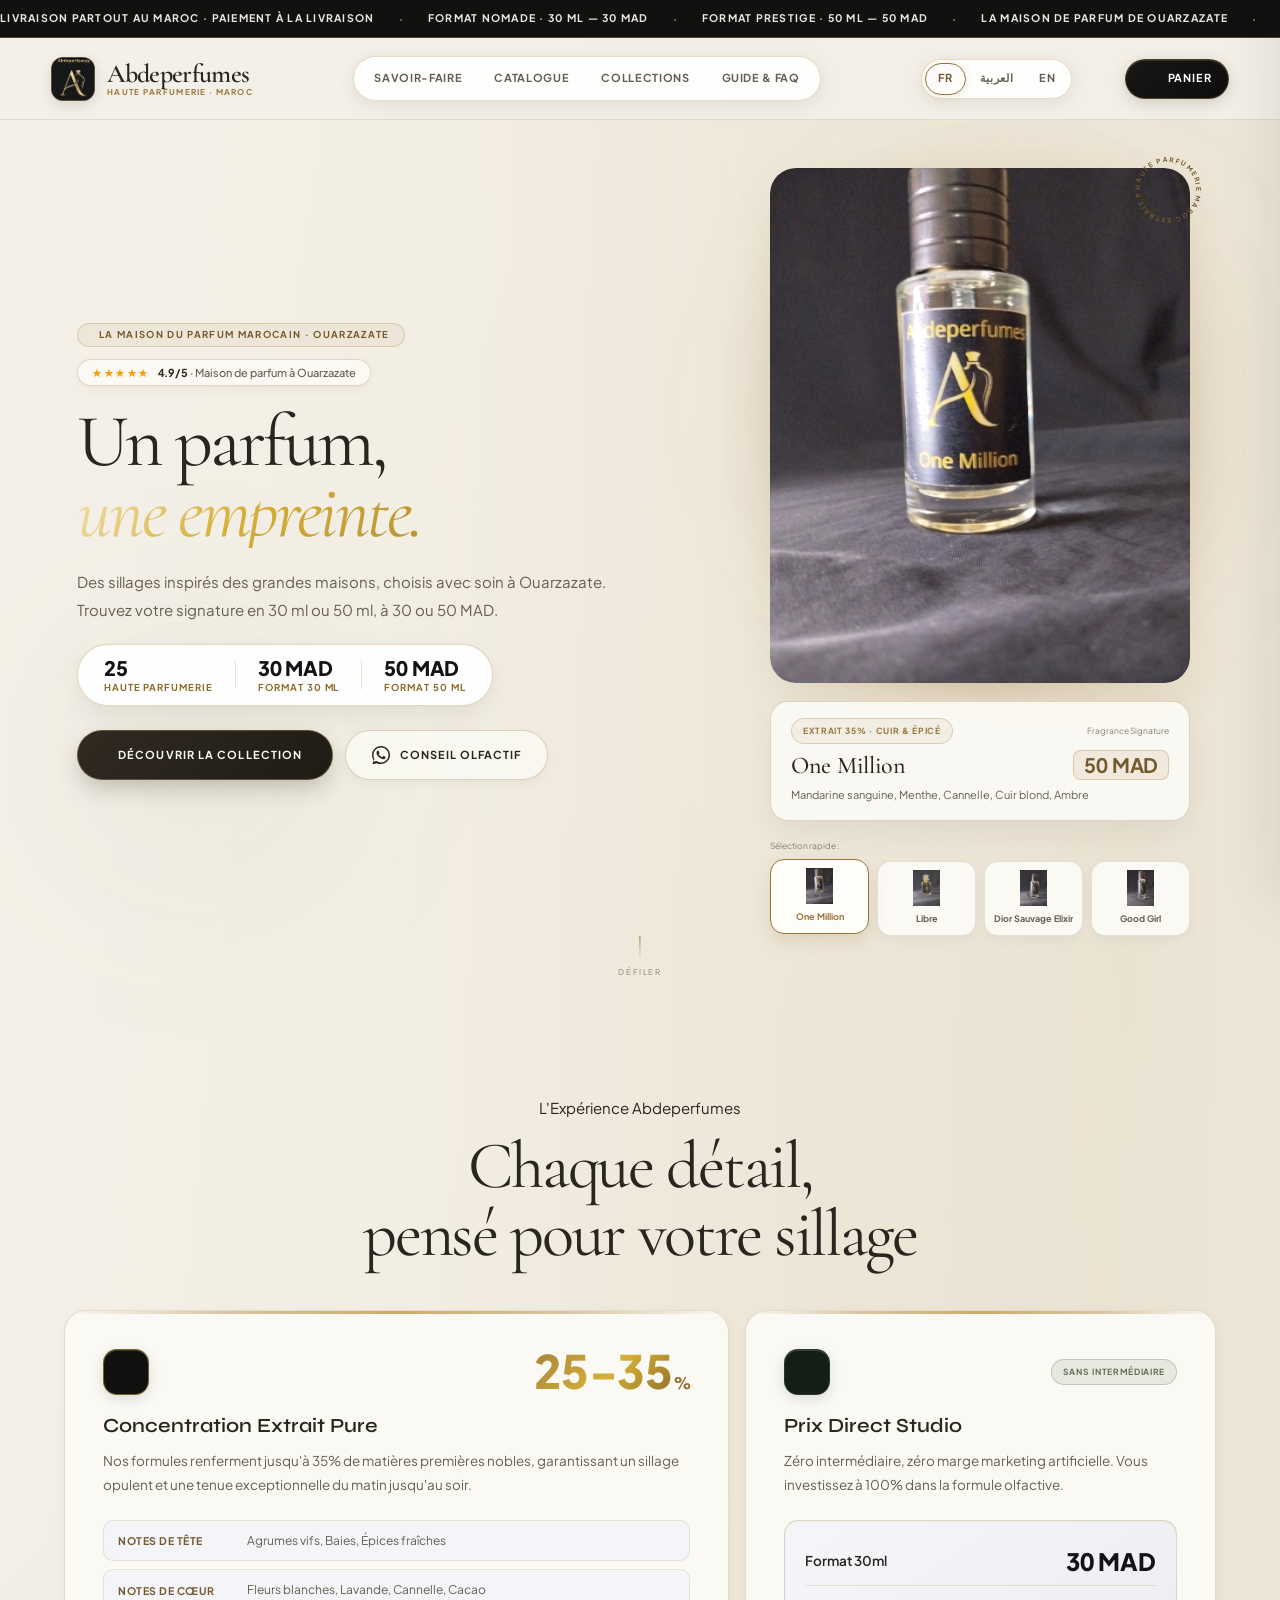
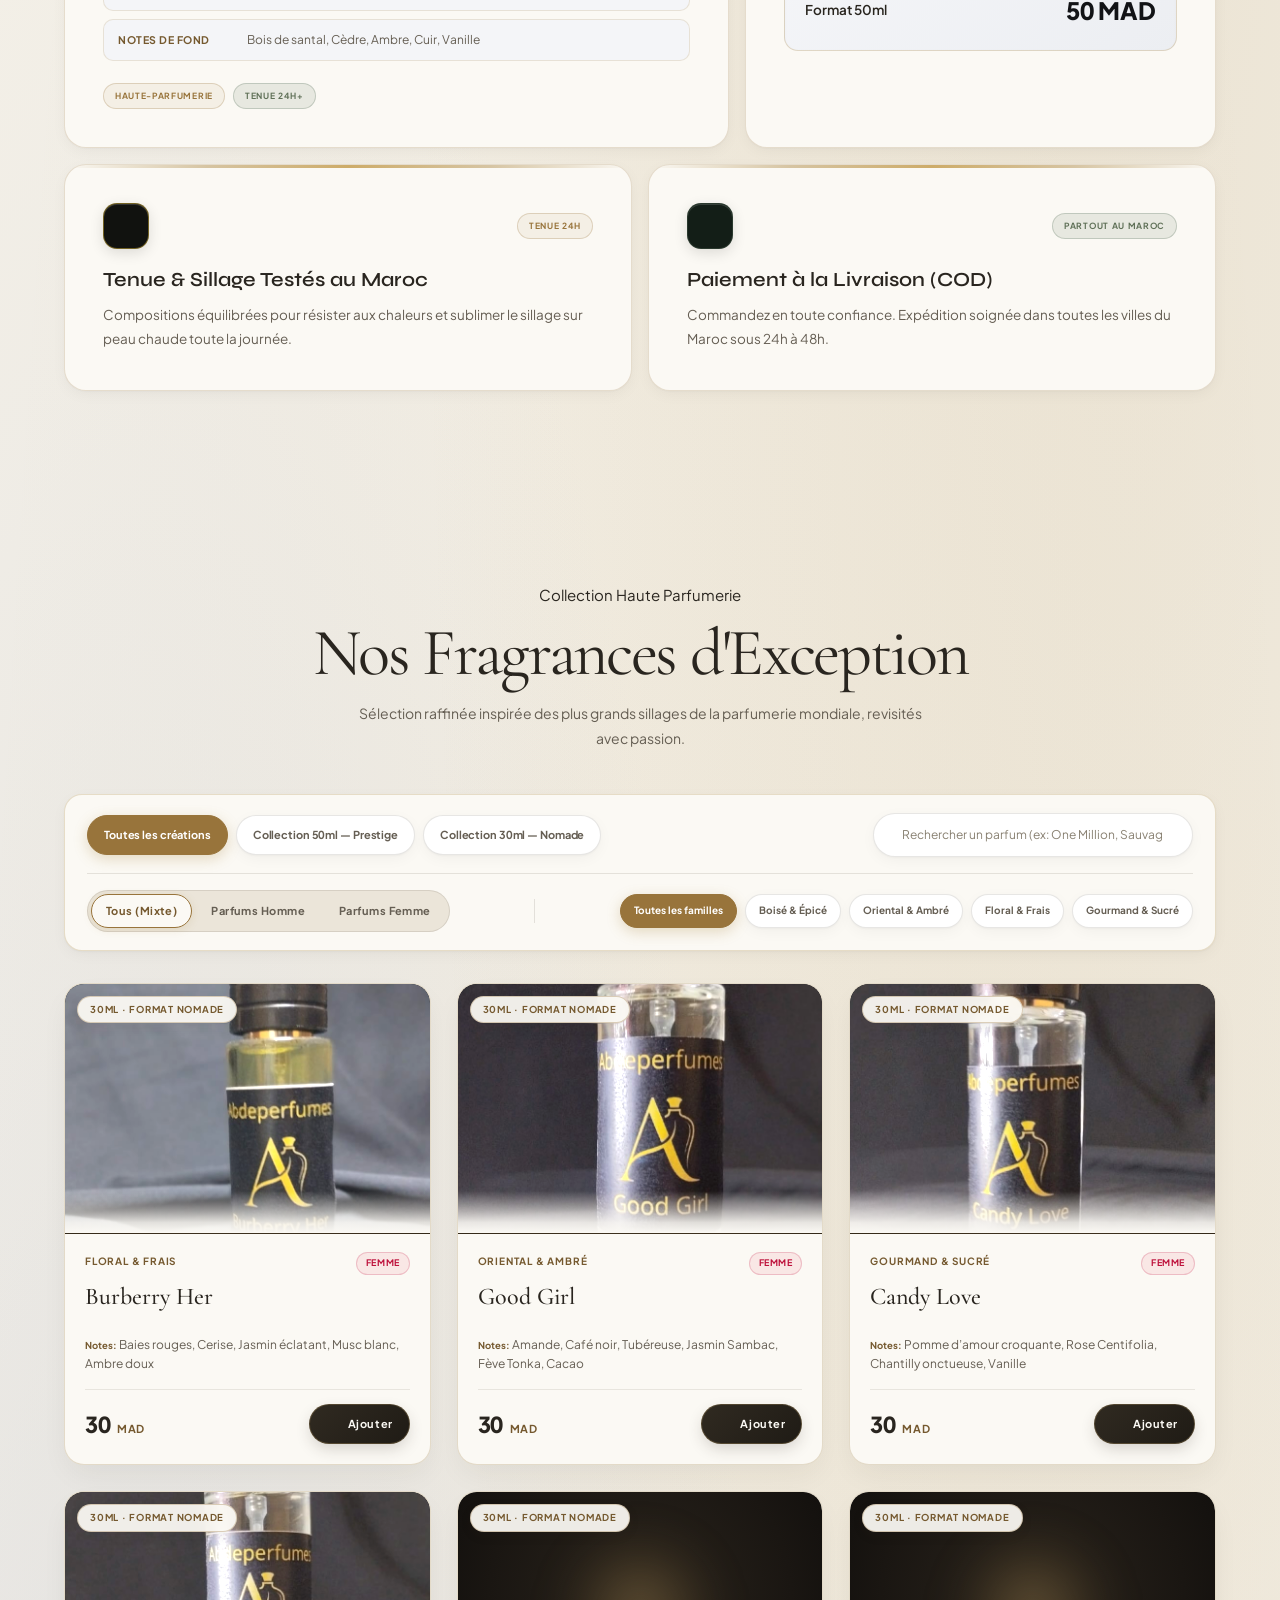
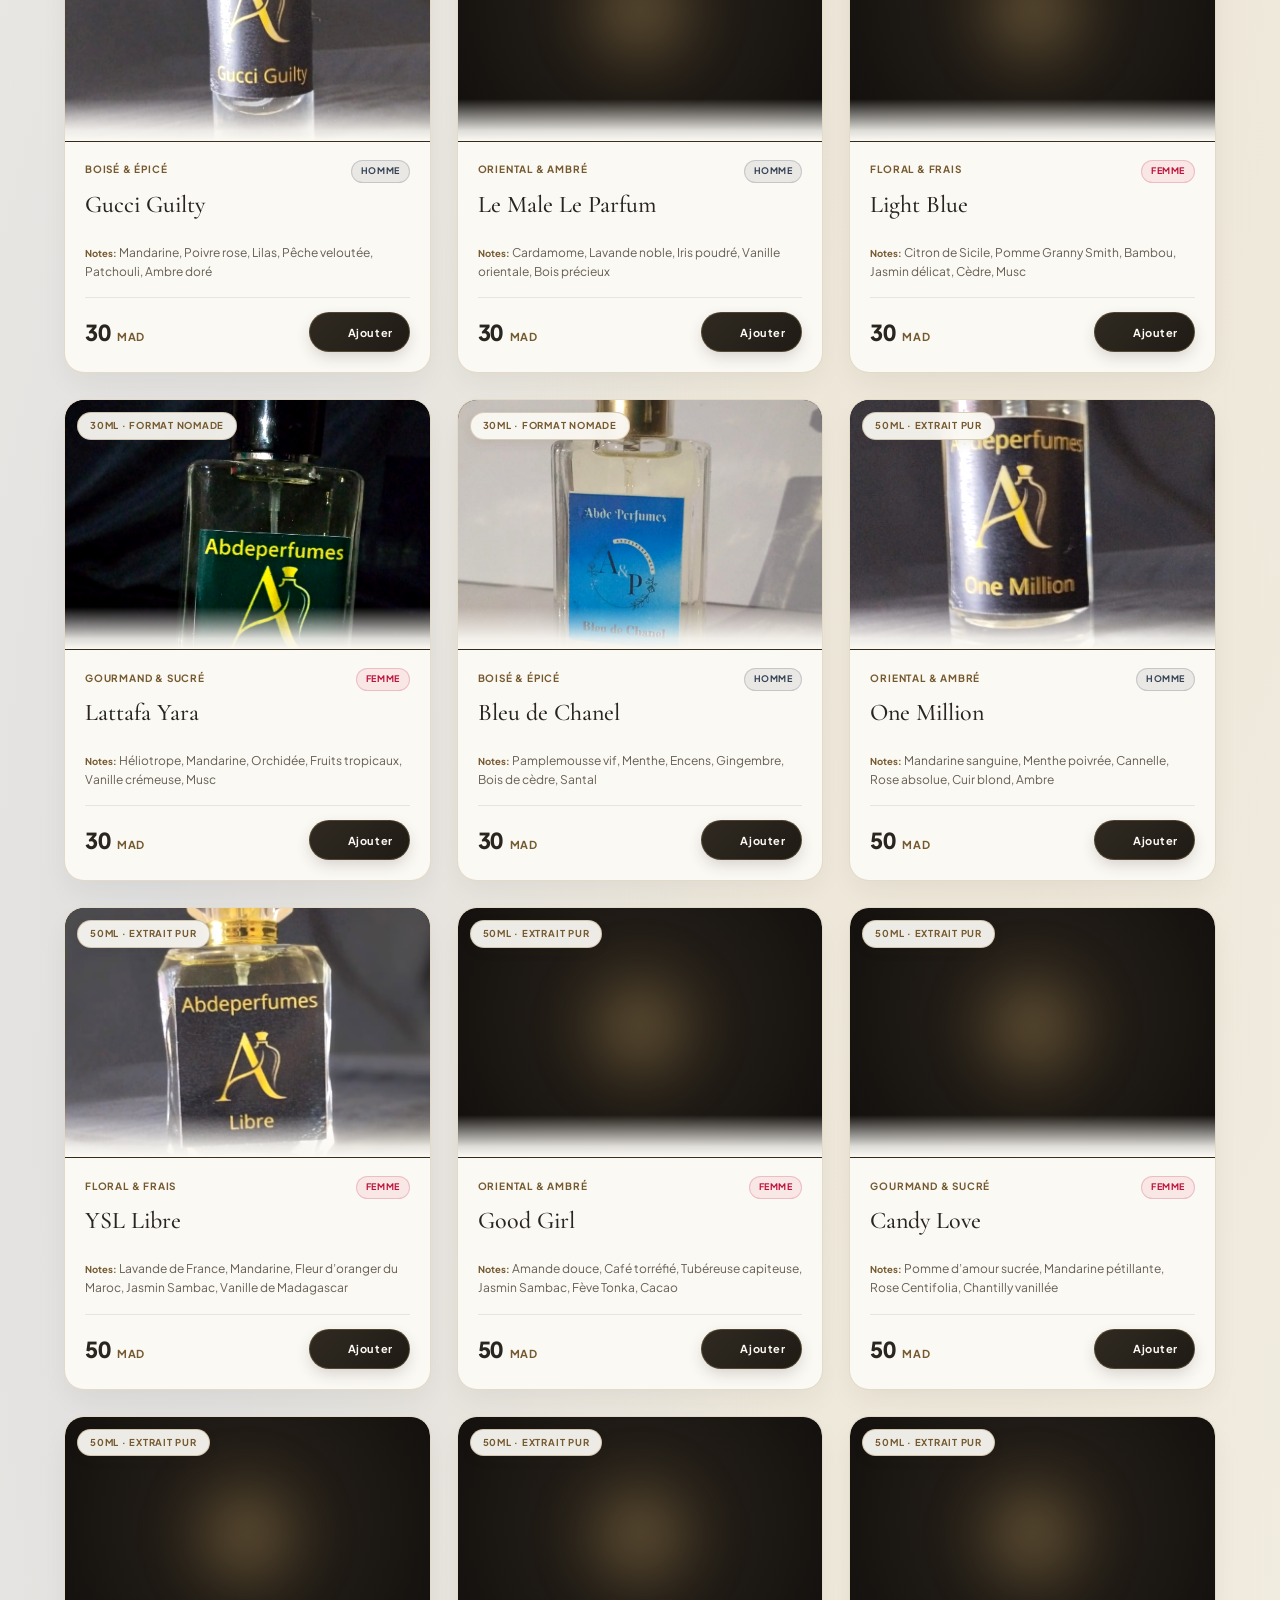
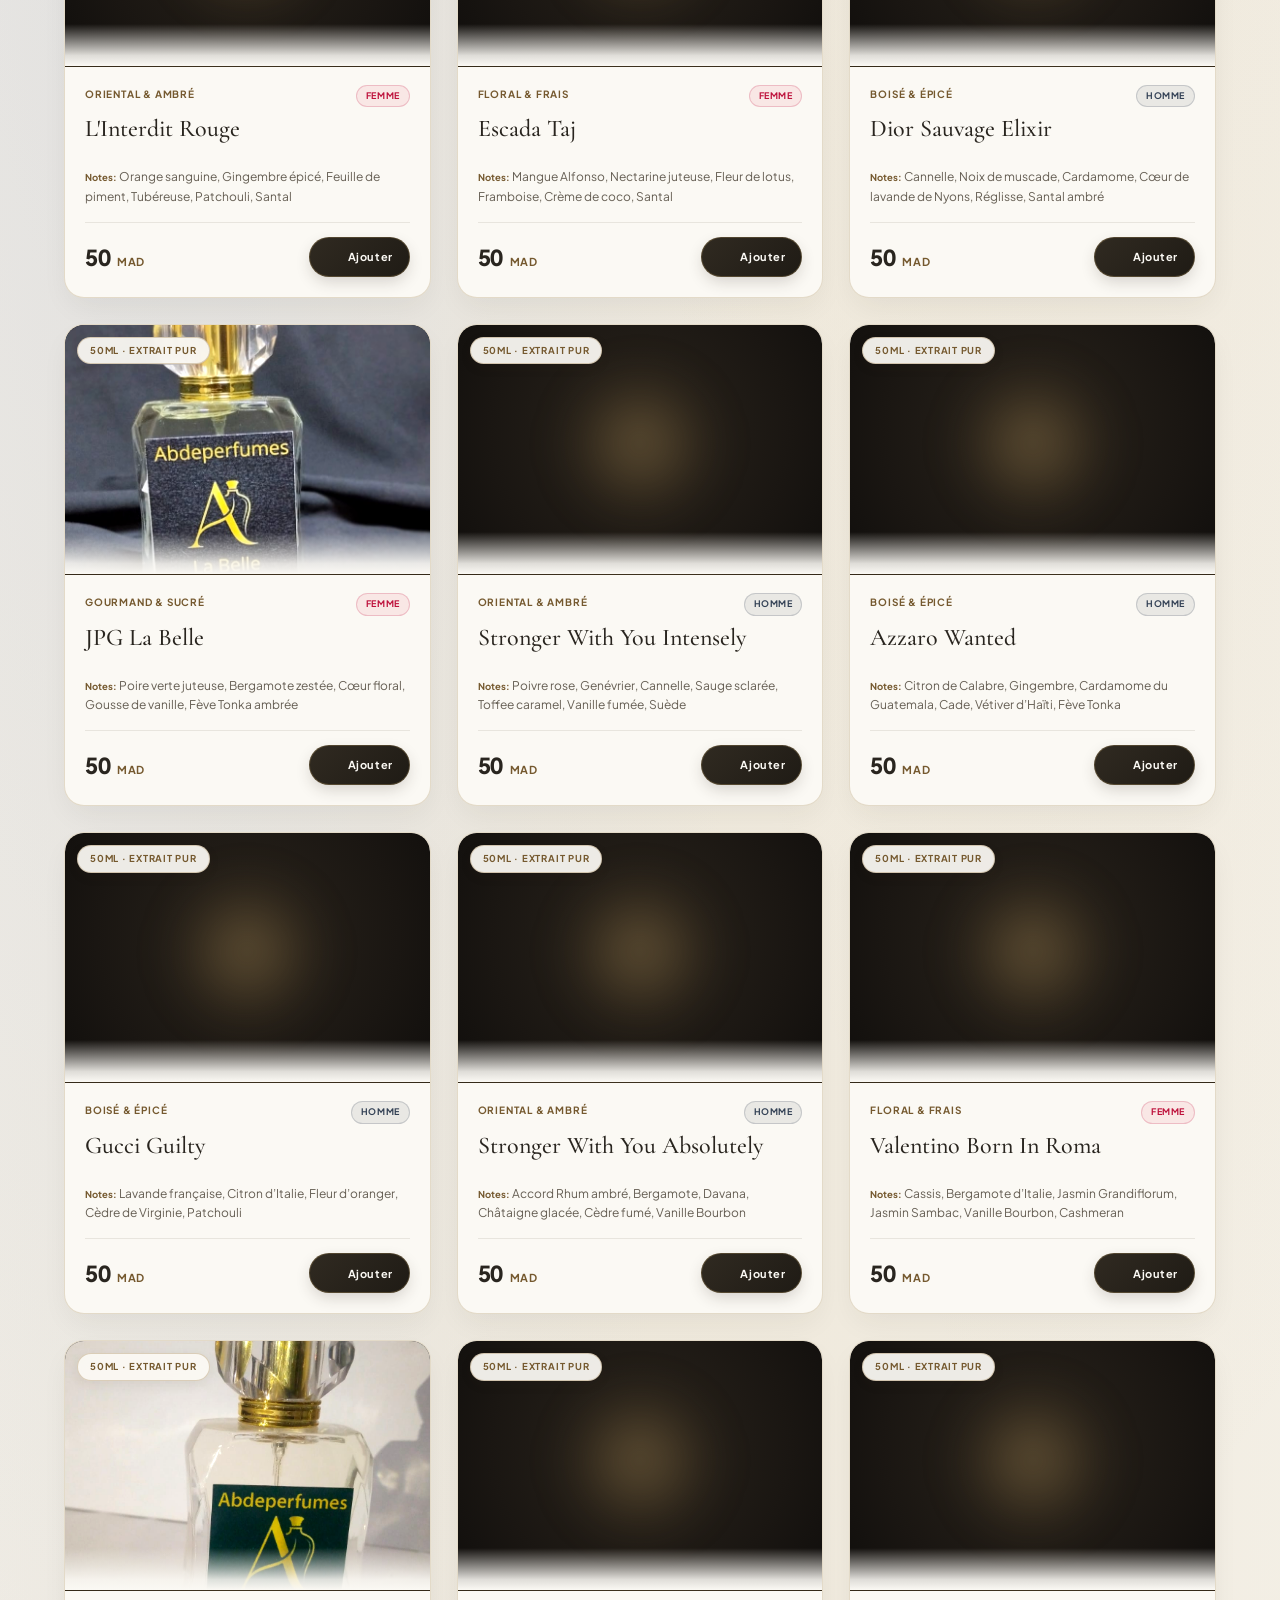
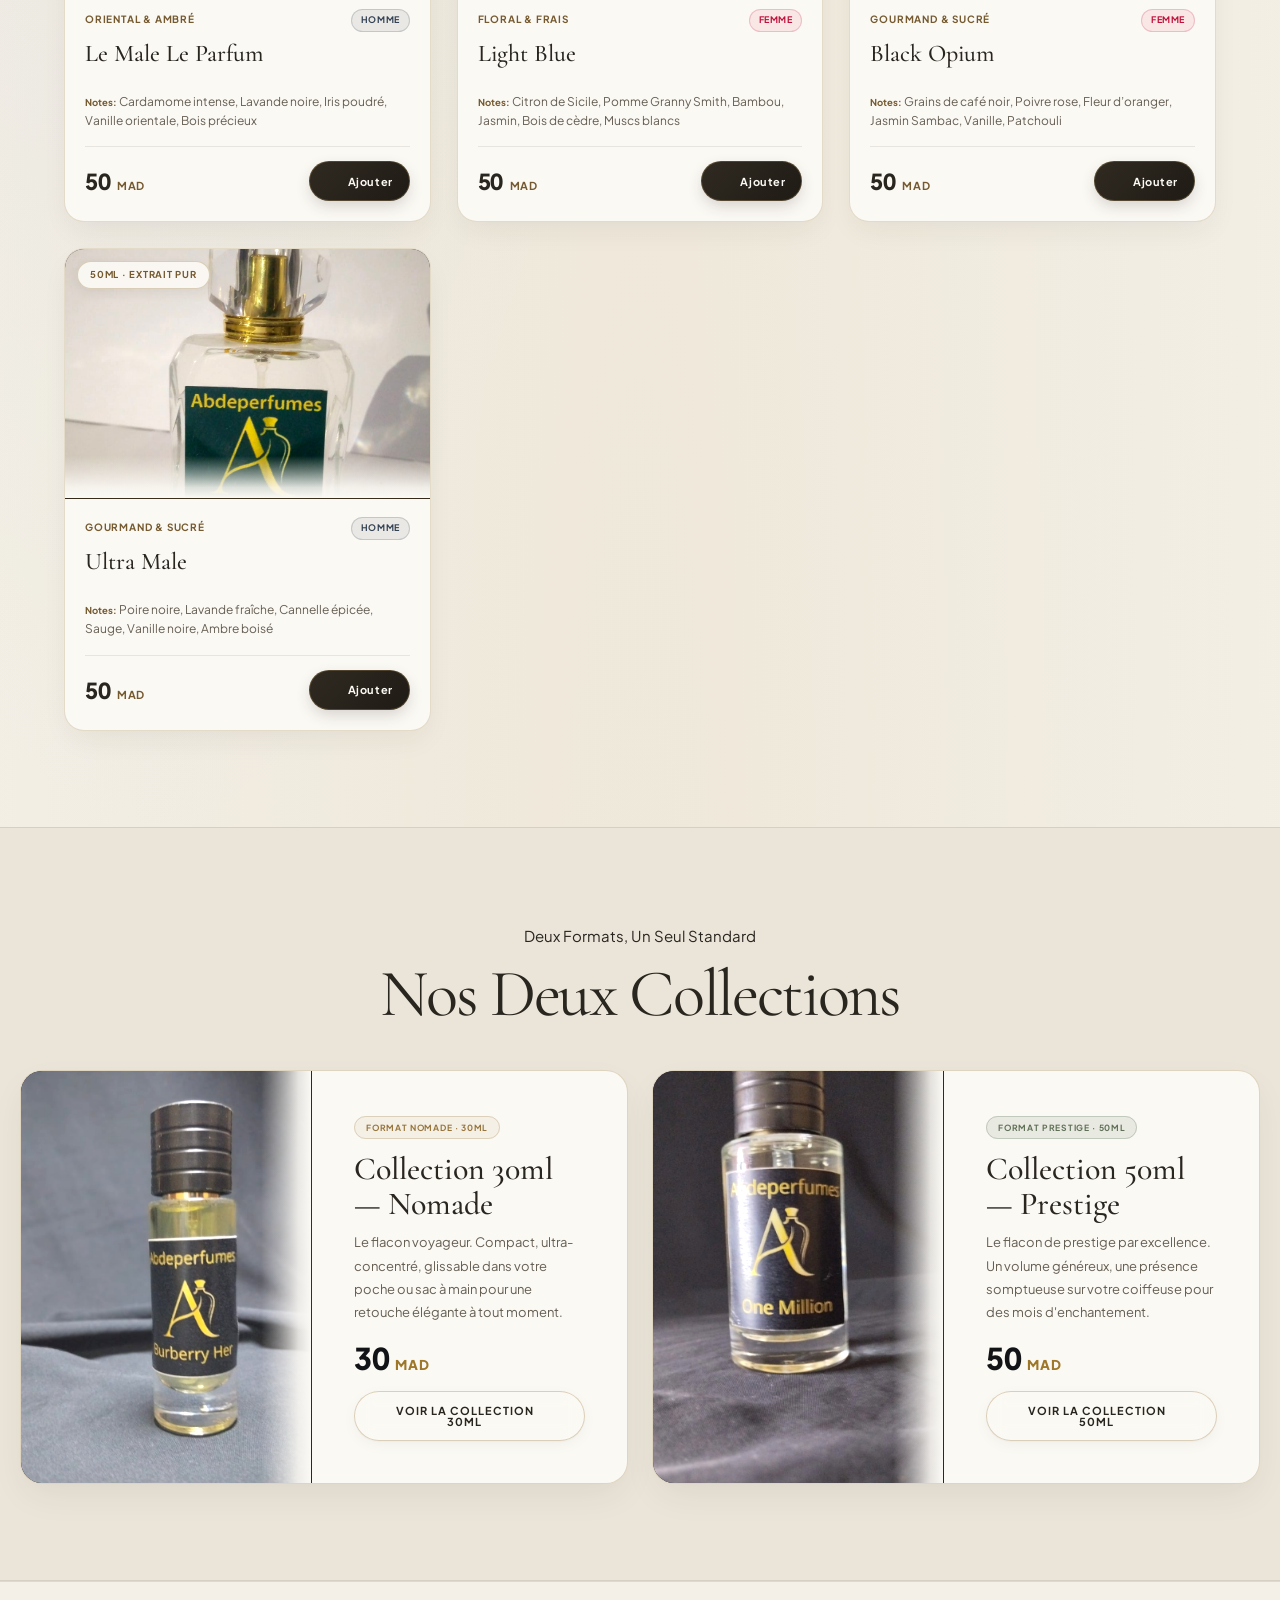
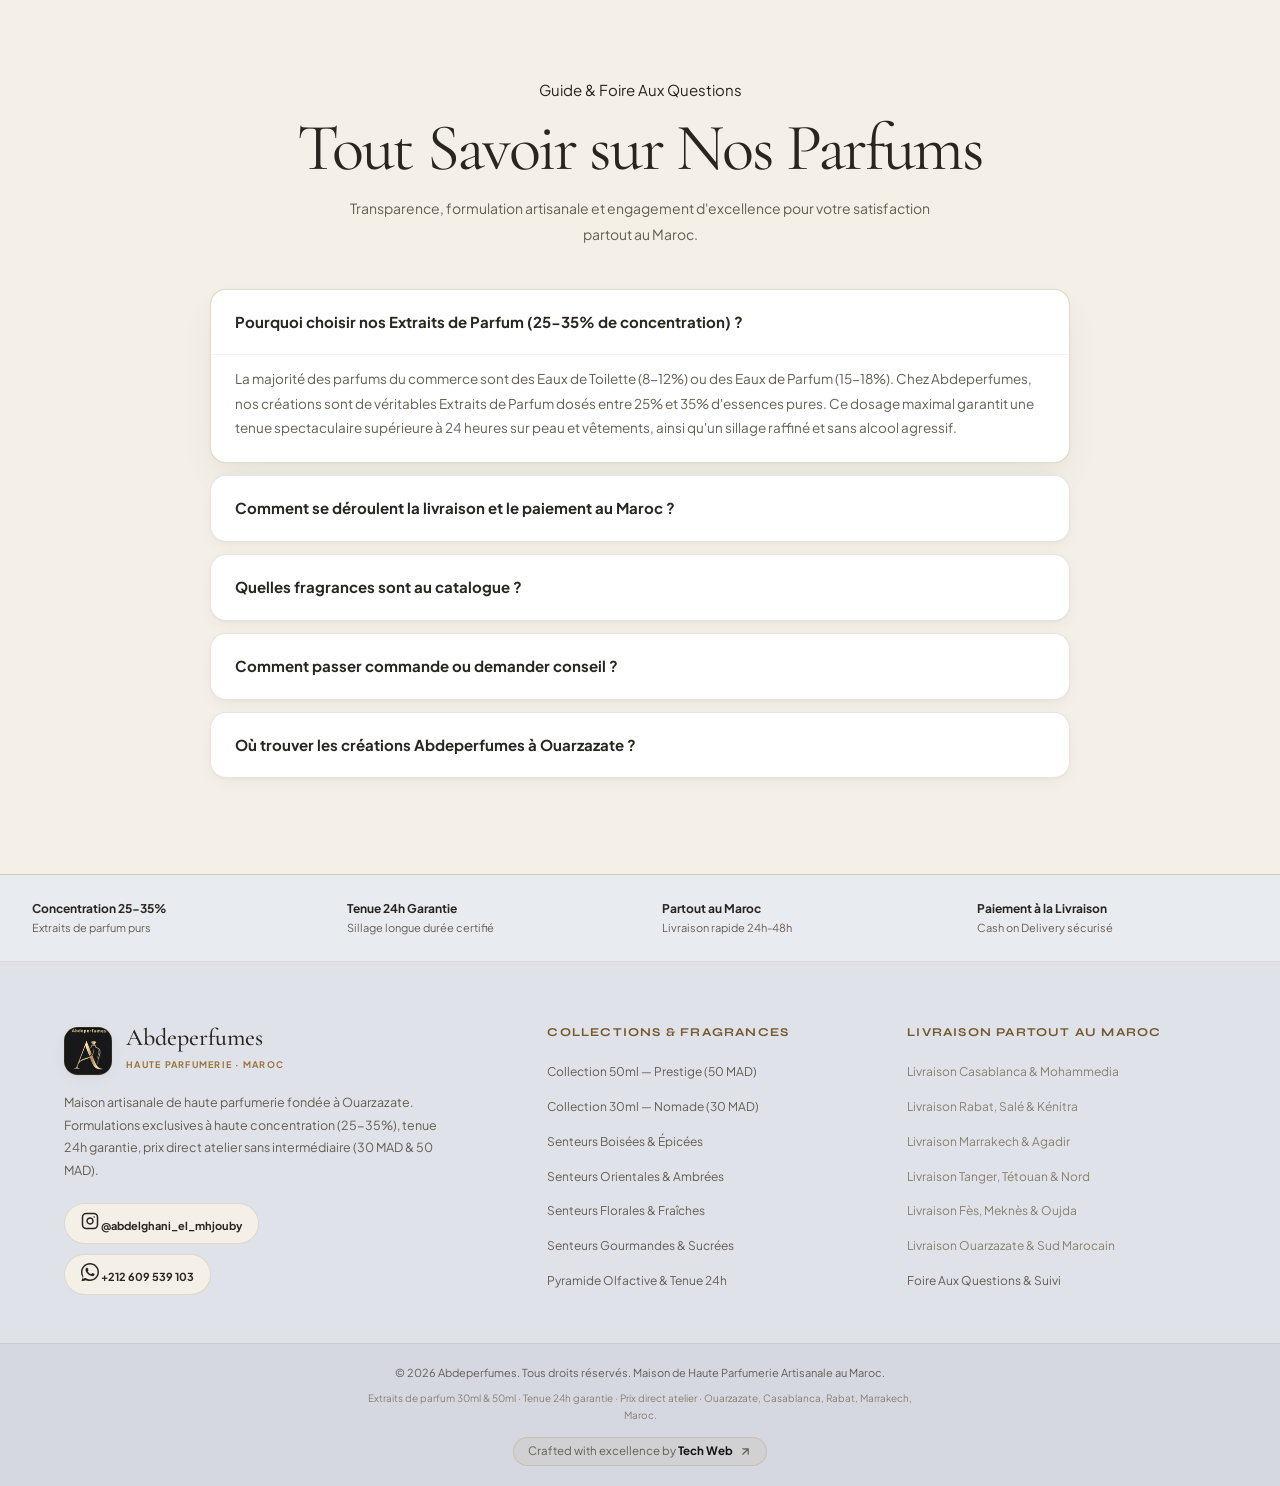
==== commit e1bead4c: "Update Ouarzazate local delivery fee to 10 DH" ====
--- a/index.html
+++ b/index.html
@@ -223,10 +223,10 @@
       <div class="cart-delivery-selector">
         <div class="delivery-pills" role="radiogroup" aria-label="Zone de livraison">
           <label class="delivery-pill">
-            <input type="radio" name="shipZone" value="0" checked class="delivery-pill__input">
+            <input type="radio" name="shipZone" value="10" checked class="delivery-pill__input">
             <span class="delivery-pill__card">
               <span class="delivery-pill__city" data-i18n="ship_city_ouarzazate">Ouarzazate</span>
-              <span class="delivery-pill__fee delivery-pill__fee--free" data-i18n="ship_fee_free">Local · Gratuit</span>
+              <span class="delivery-pill__fee delivery-pill__fee--ouarzazate" data-i18n="ship_fee_ouarzazate">Local · 10 MAD</span>
             </span>
           </label>
           <label class="delivery-pill">
@@ -239,7 +239,7 @@
         </div>
         <div class="delivery-notice" id="shippingPromoMsg">
           <i data-lucide="shield-check" aria-hidden="true"></i>
-          <span>Livraison locale express à domicile à Ouarzazate (Gratuit)</span>
+          <span>Livraison locale express à domicile à Ouarzazate (10 MAD)</span>
         </div>
       </div>
 
@@ -852,7 +852,7 @@
             </summary>
             <div class="faq-answer">
               <p data-i18n="faq_a5">
-                Notre studio est établi directement à <strong>Ouarzazate</strong>. Nous assurons une livraison locale rapide et <strong>100% gratuite</strong> à domicile ou sur votre lieu de travail dans tous les quartiers de Ouarzazate (Tabount, Tassoumaat, Al Wahda, Hay Mohammadi, Centre-ville). Vous pouvez commander en ligne sur le site ou sur WhatsApp au <strong>+212 609 539 103</strong>.
+                Notre studio est établi directement à <strong>Ouarzazate</strong>. Nous assurons une livraison locale express à seulement <strong>10 MAD</strong> à domicile ou sur votre lieu de travail dans tous les quartiers de Ouarzazate (Tabount, Tassoumaat, Al Wahda, Hay Mohammadi, Centre-ville). Vous pouvez commander en ligne sur le site ou sur WhatsApp au <strong>+212 609 539 103</strong>.
               </p>
             </div>
           </details>
--- a/style.css
+++ b/style.css
@@ -3951,9 +3951,12 @@
   background: var(--bg-secondary);
 }
 
-.delivery-pill__fee--free {
+.delivery-pill__fee--free,
+.delivery-pill__fee--ouarzazate,
+.delivery-pill__fee--10 {
   color: #047857;
   background: rgba(16, 185, 129, 0.12);
+  font-weight: 700;
 }
 
 .delivery-pill__fee--paid {
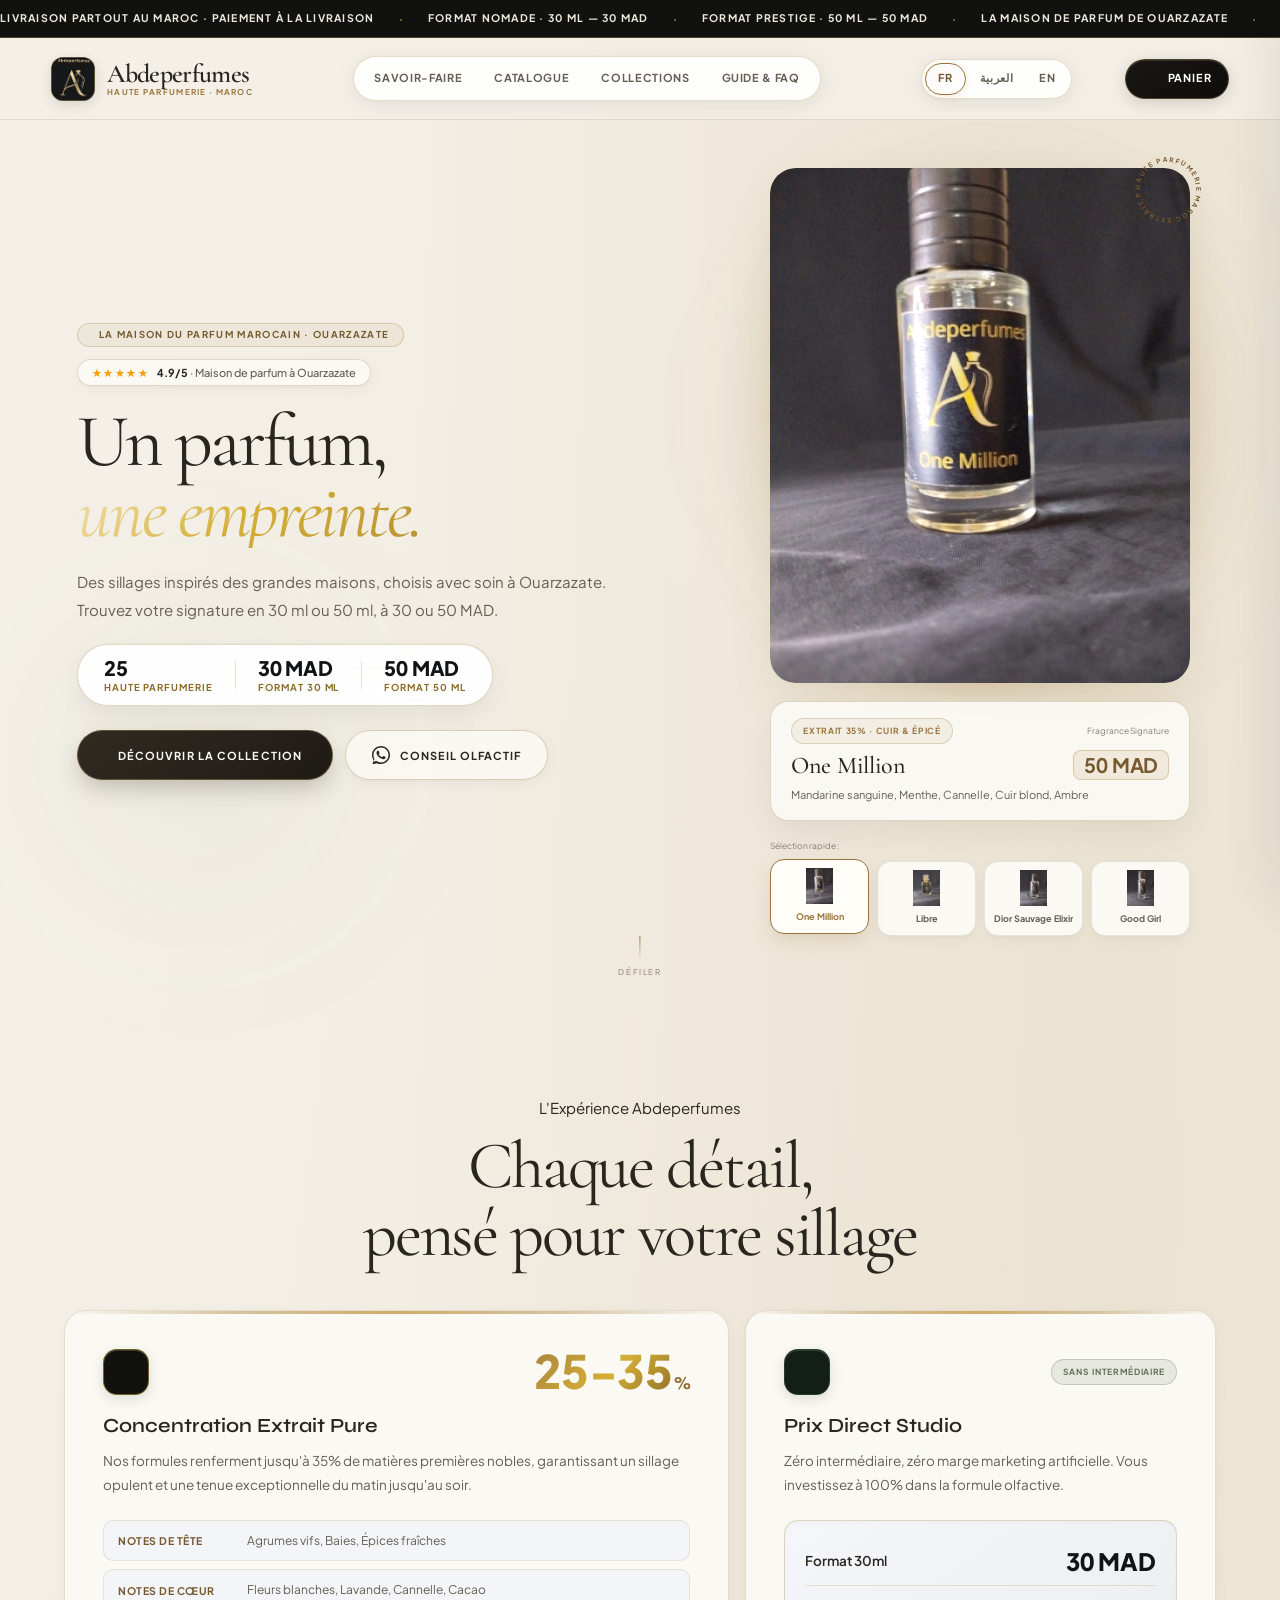
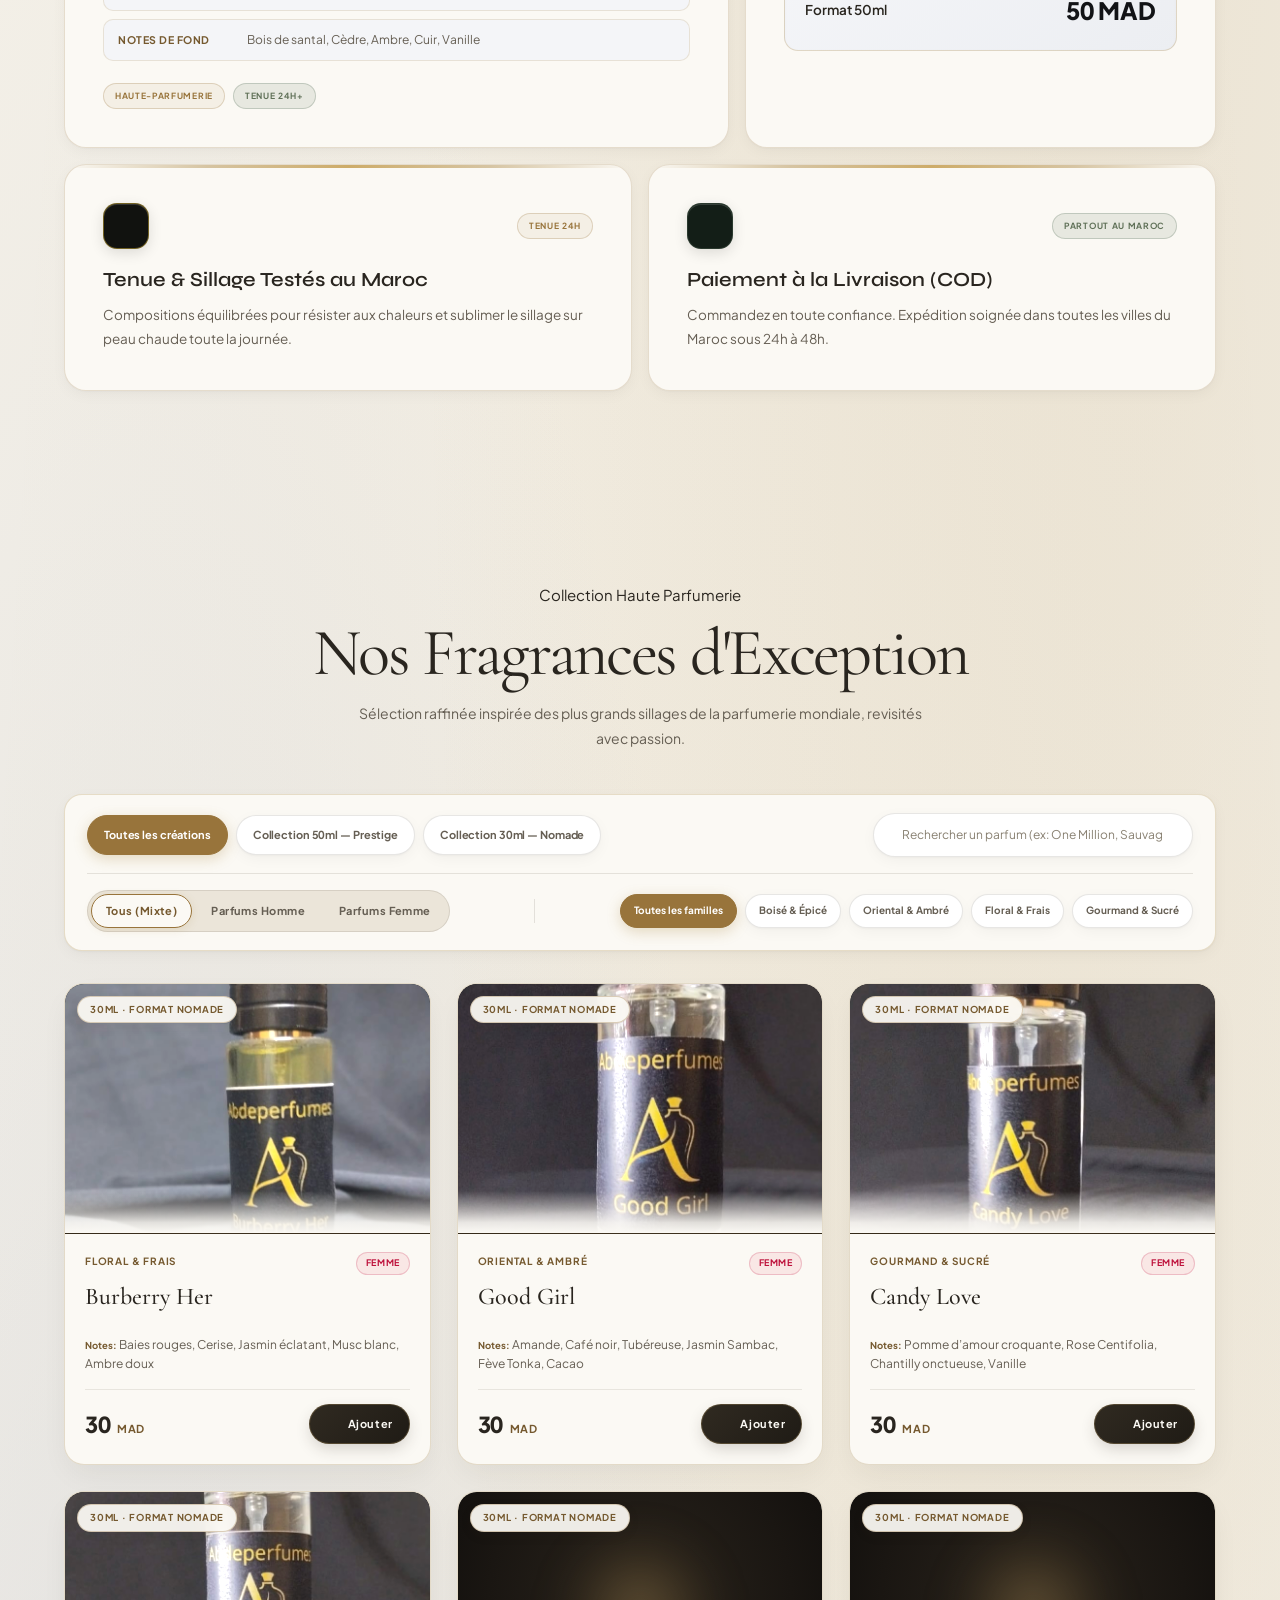
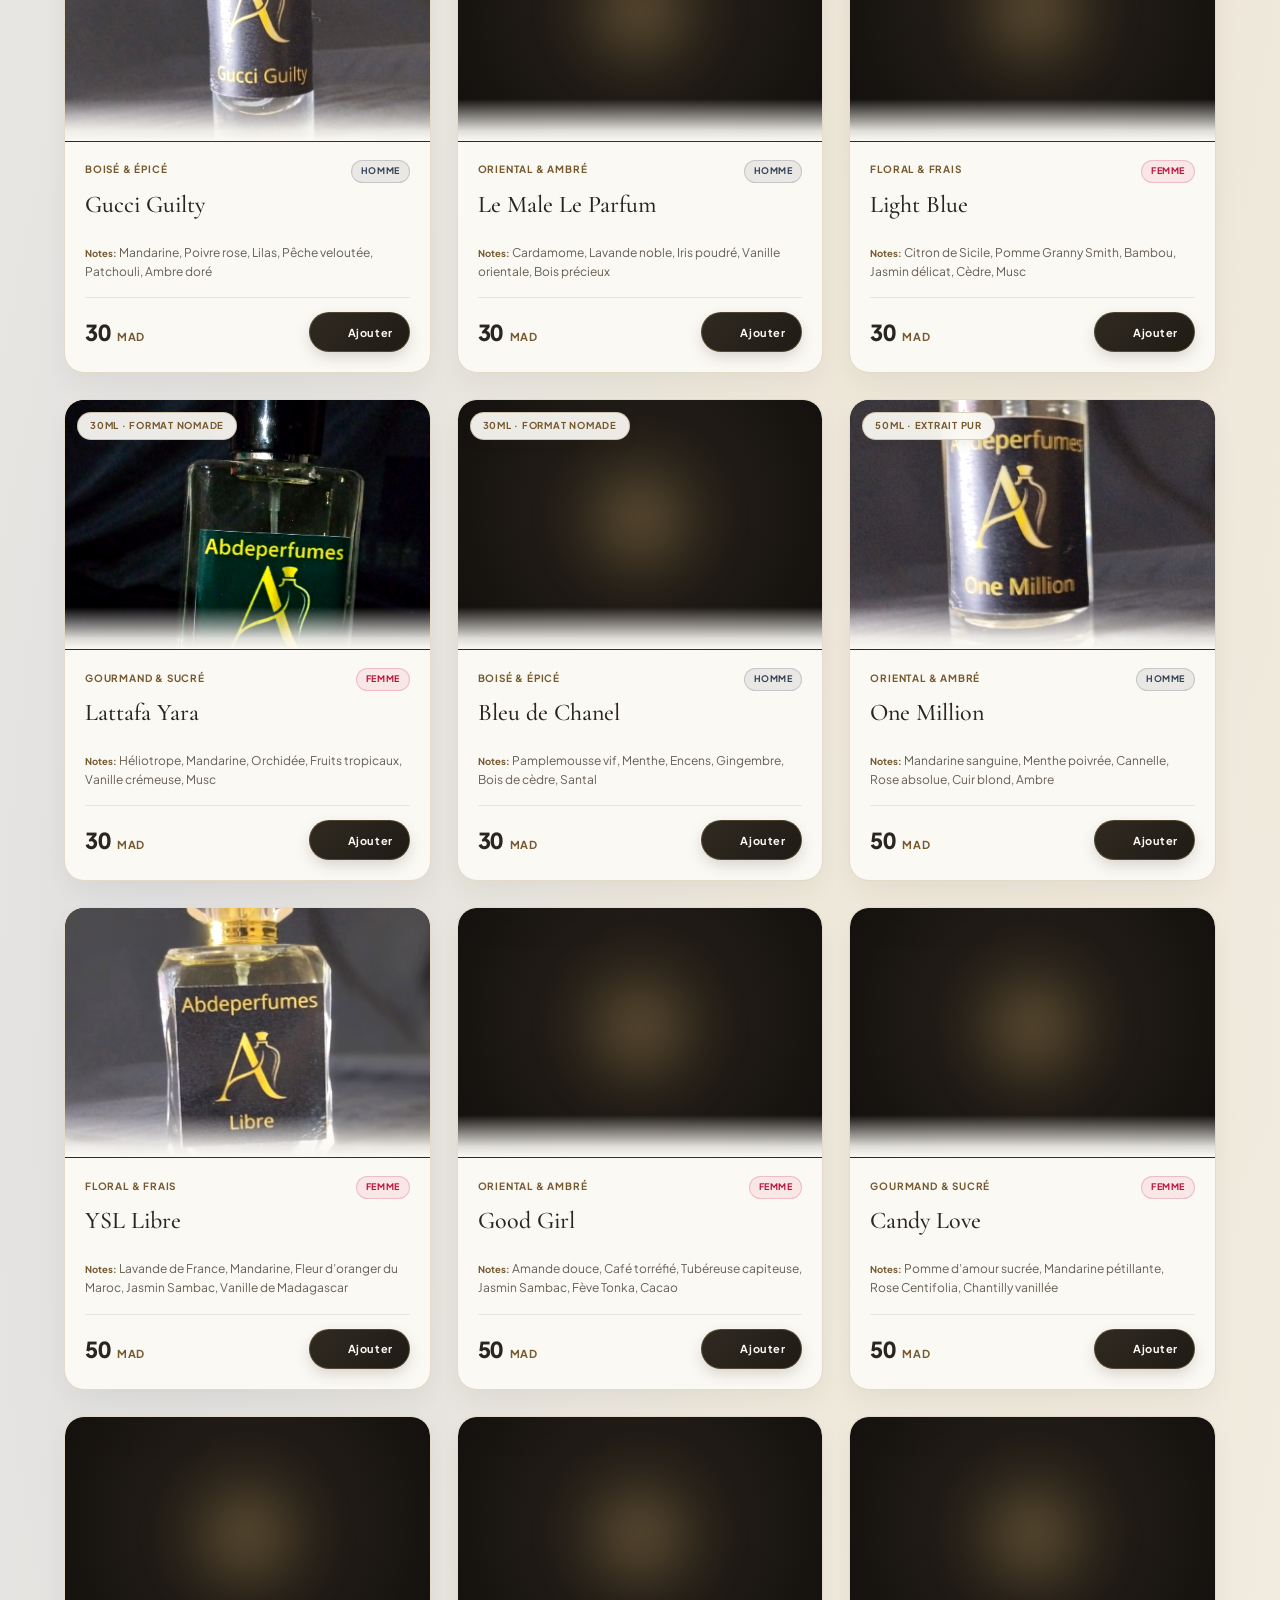
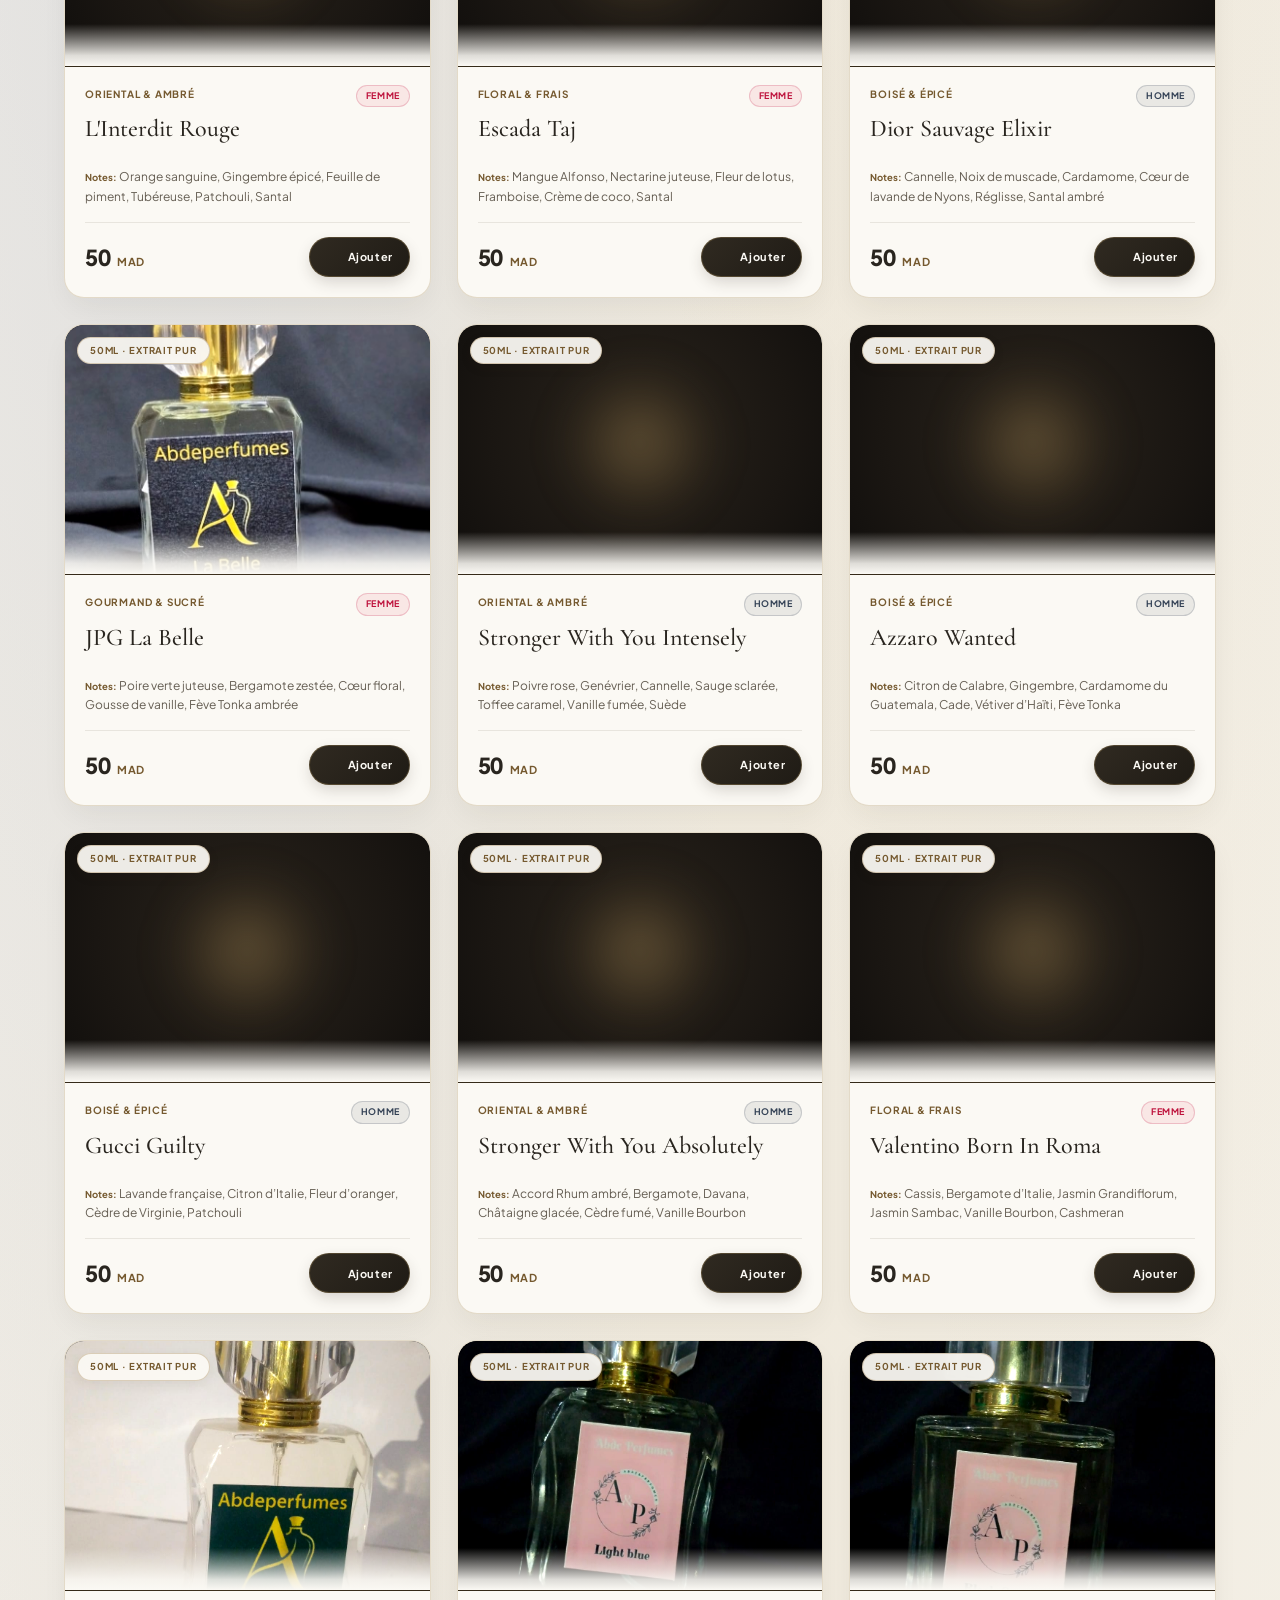
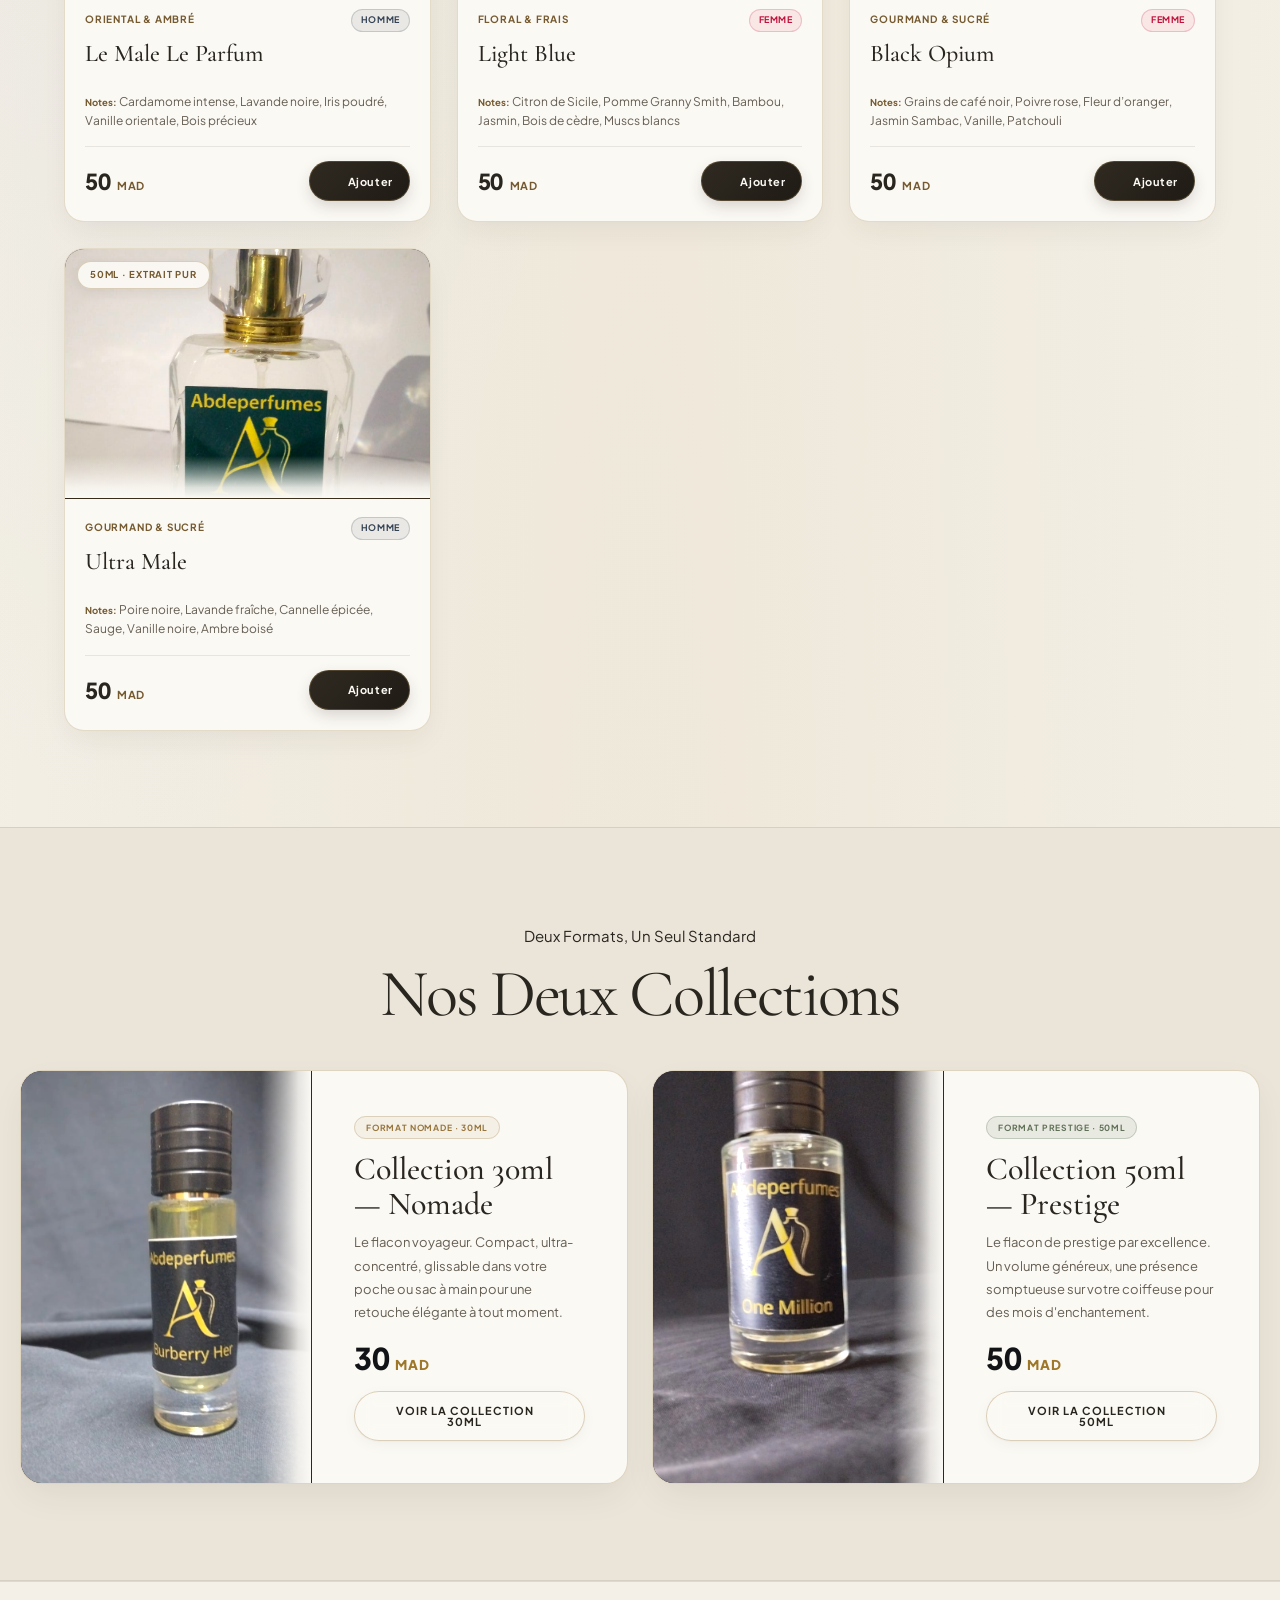
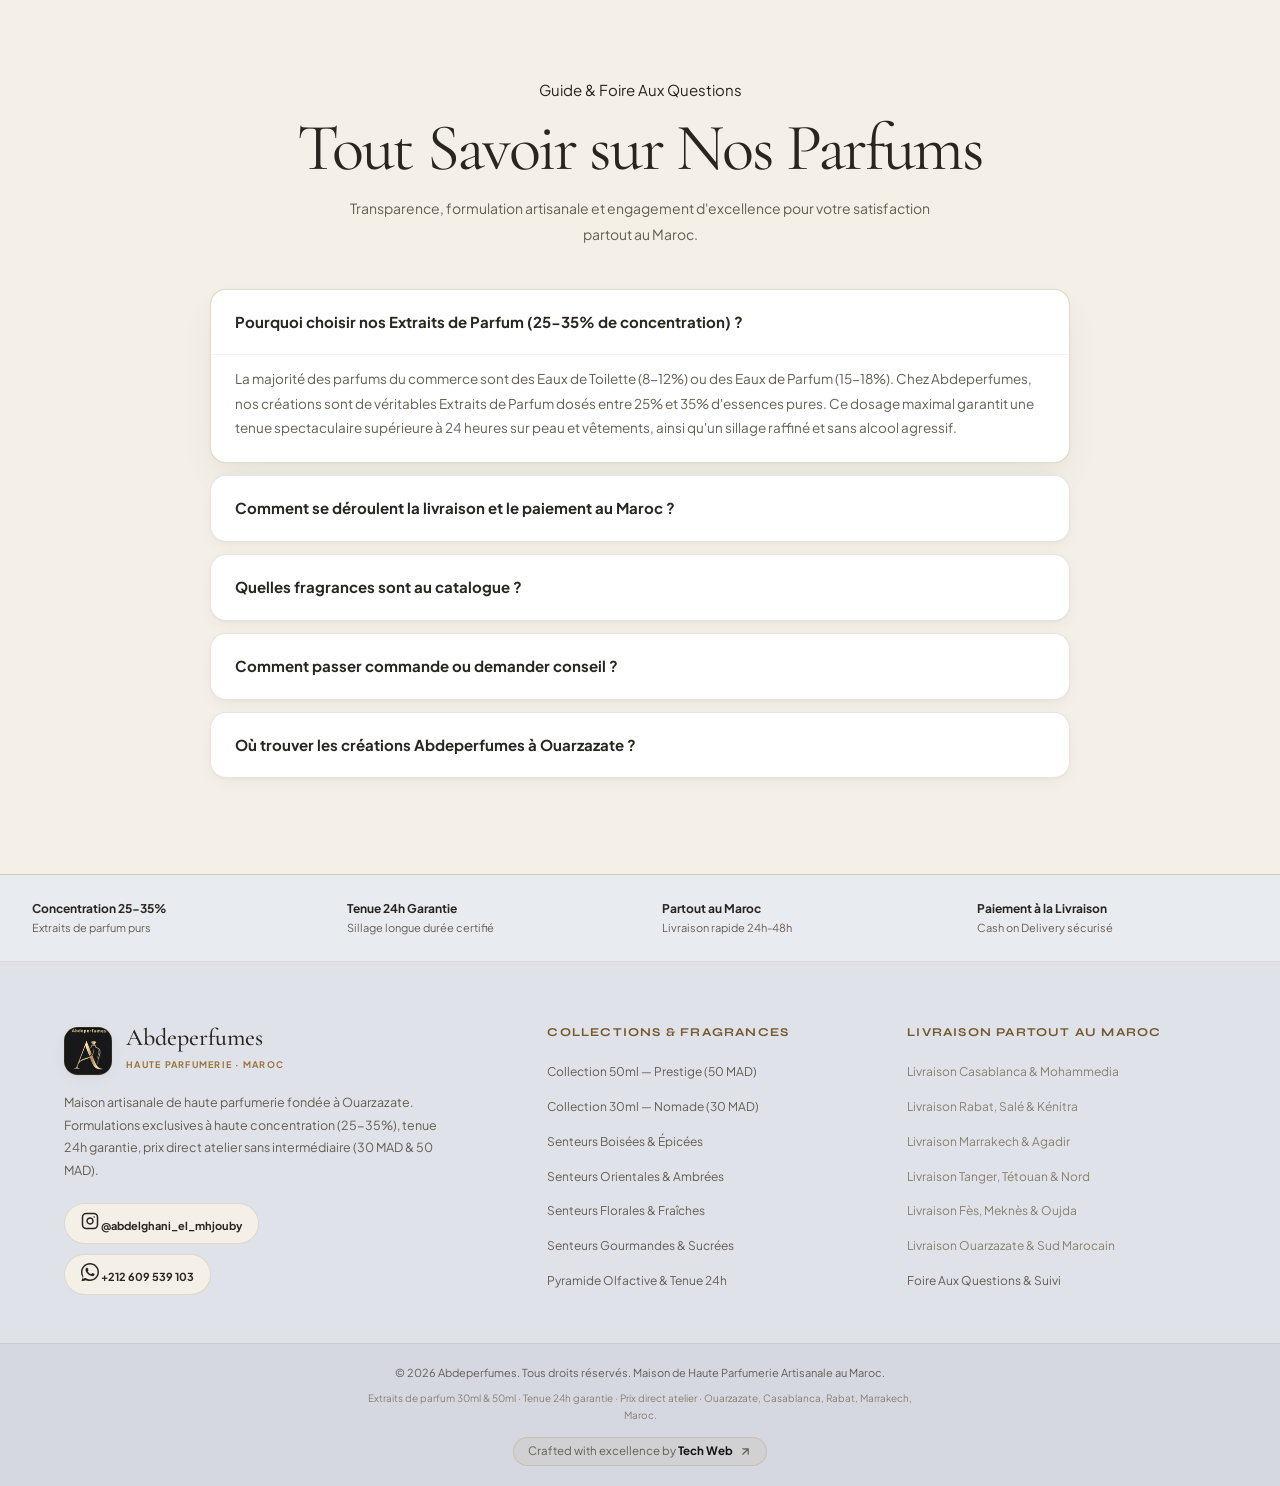
==== commit 9675e04b: "fix(seo): update product structured data with offer objects for Google Search Console" ====
--- a/index.html
+++ b/index.html
@@ -76,7 +76,7 @@
     "@context": "https://schema.org",
     "@graph": [
       {
-        "@type": "PerfumeStore",
+        "@type": "Store",
         "@id": "https://abdeperfumes.ma/#store",
         "name": "Abdeperfumes",
         "alternateName": ["عطور عبد الفاخرة", "Abdeperfumes Maroc", "Maison Abdeperfumes"],
@@ -124,24 +124,68 @@
           "itemListElement": [
             {
               "@type": "Offer",
+              "url": "https://abdeperfumes.ma/#catalogue",
+              "price": "30",
+              "priceCurrency": "MAD",
+              "availability": "https://schema.org/InStock",
               "itemOffered": {
                 "@type": "Product",
+                "@id": "https://abdeperfumes.ma/#product-nomade-30ml",
                 "name": "Collection 30ml — Nomade",
                 "description": "Flacon nomade ultra-concentré 30ml, tenue 24h garantie.",
-                "price": "30",
-                "priceCurrency": "MAD",
-                "availability": "https://schema.org/InStock"
+                "image": "https://abdeperfumes.ma/30-1.jpeg",
+                "sku": "ABDE-NOMADE-30",
+                "category": "Extrait de Parfum",
+                "brand": {
+                  "@type": "Brand",
+                  "name": "Abdeperfumes"
+                },
+                "offers": {
+                  "@type": "Offer",
+                  "url": "https://abdeperfumes.ma/#catalogue",
+                  "price": "30",
+                  "priceCurrency": "MAD",
+                  "availability": "https://schema.org/InStock",
+                  "priceValidUntil": "2027-12-31",
+                  "itemCondition": "https://schema.org/NewCondition",
+                  "seller": {
+                    "@type": "Store",
+                    "@id": "https://abdeperfumes.ma/#store"
+                  }
+                }
               }
             },
             {
               "@type": "Offer",
+              "url": "https://abdeperfumes.ma/#catalogue",
+              "price": "50",
+              "priceCurrency": "MAD",
+              "availability": "https://schema.org/InStock",
               "itemOffered": {
                 "@type": "Product",
+                "@id": "https://abdeperfumes.ma/#product-prestige-50ml",
                 "name": "Collection 50ml — Prestige",
                 "description": "Flacon de prestige 50ml haute concentration (25-35%), tenue 24h.",
-                "price": "50",
-                "priceCurrency": "MAD",
-                "availability": "https://schema.org/InStock"
+                "image": "https://abdeperfumes.ma/50-1.jpeg",
+                "sku": "ABDE-PRESTIGE-50",
+                "category": "Extrait de Parfum",
+                "brand": {
+                  "@type": "Brand",
+                  "name": "Abdeperfumes"
+                },
+                "offers": {
+                  "@type": "Offer",
+                  "url": "https://abdeperfumes.ma/#catalogue",
+                  "price": "50",
+                  "priceCurrency": "MAD",
+                  "availability": "https://schema.org/InStock",
+                  "priceValidUntil": "2027-12-31",
+                  "itemCondition": "https://schema.org/NewCondition",
+                  "seller": {
+                    "@type": "Store",
+                    "@id": "https://abdeperfumes.ma/#store"
+                  }
+                }
               }
             }
           ]
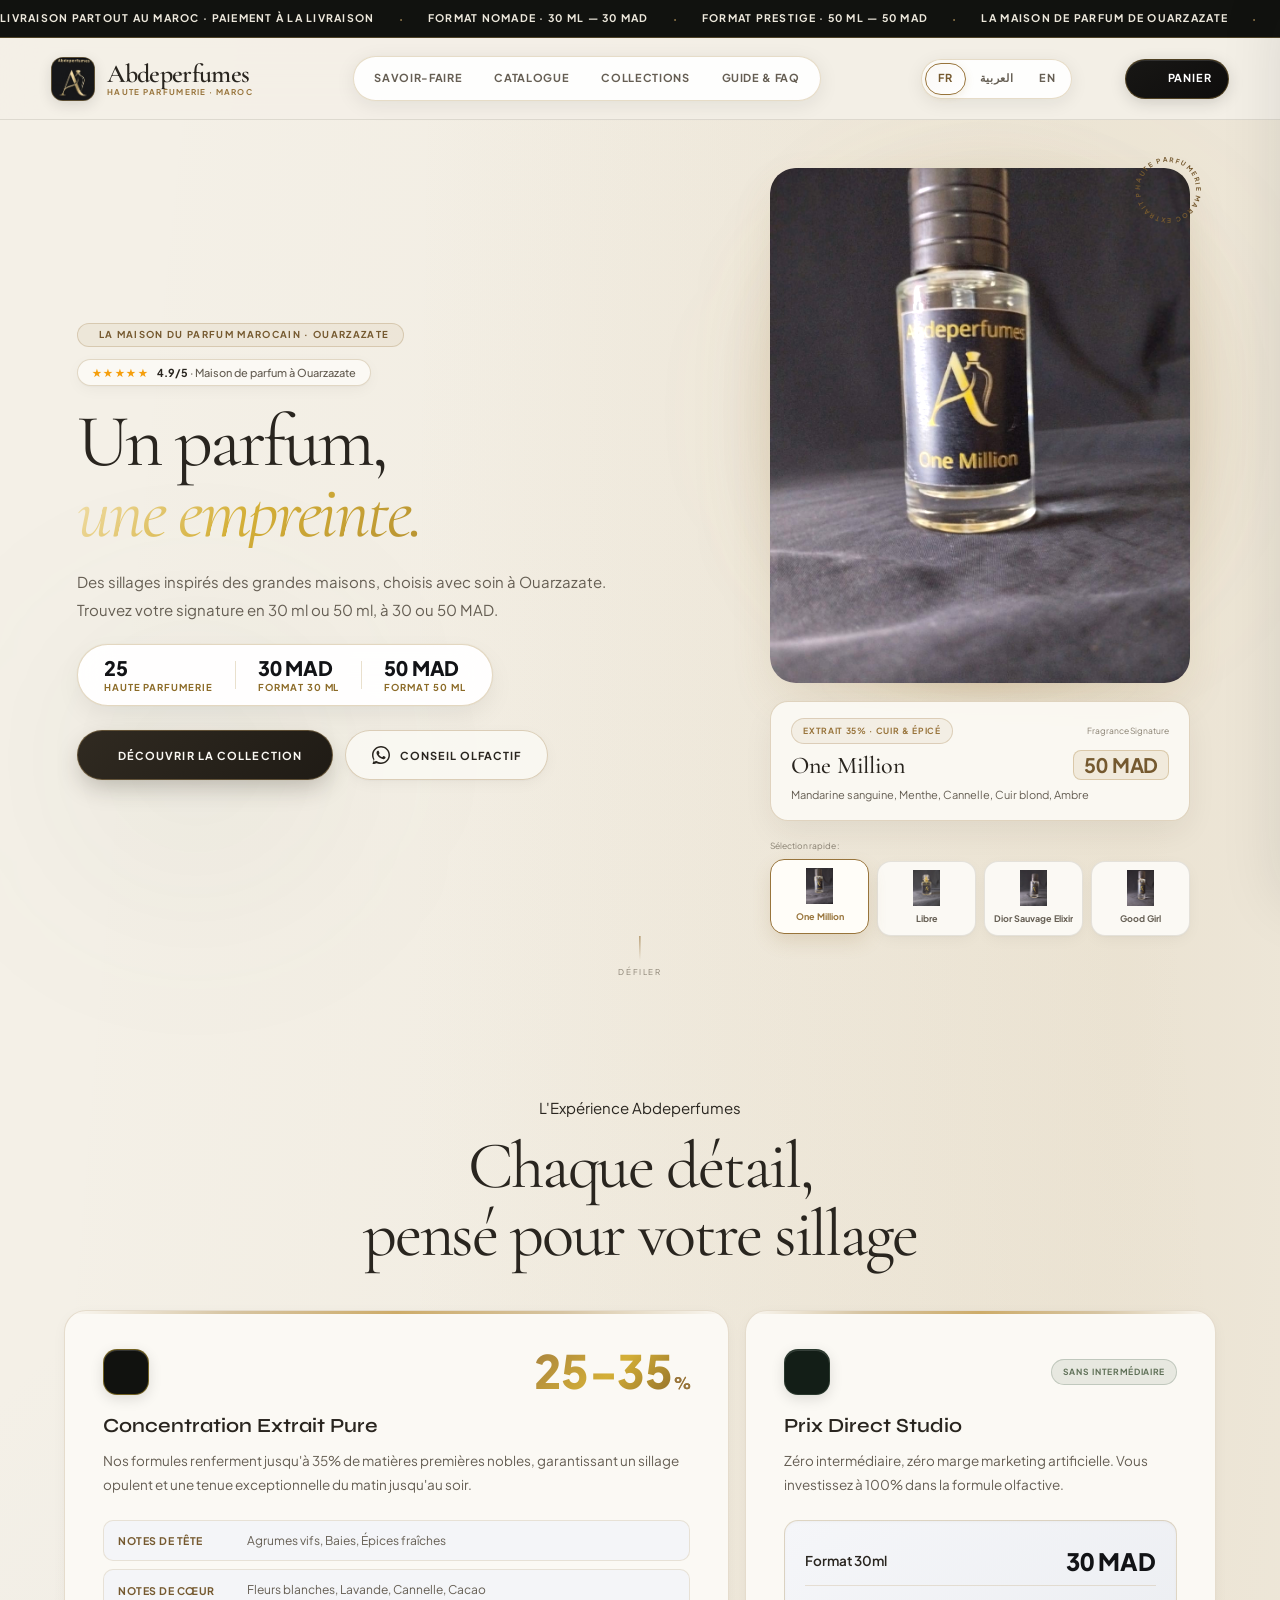
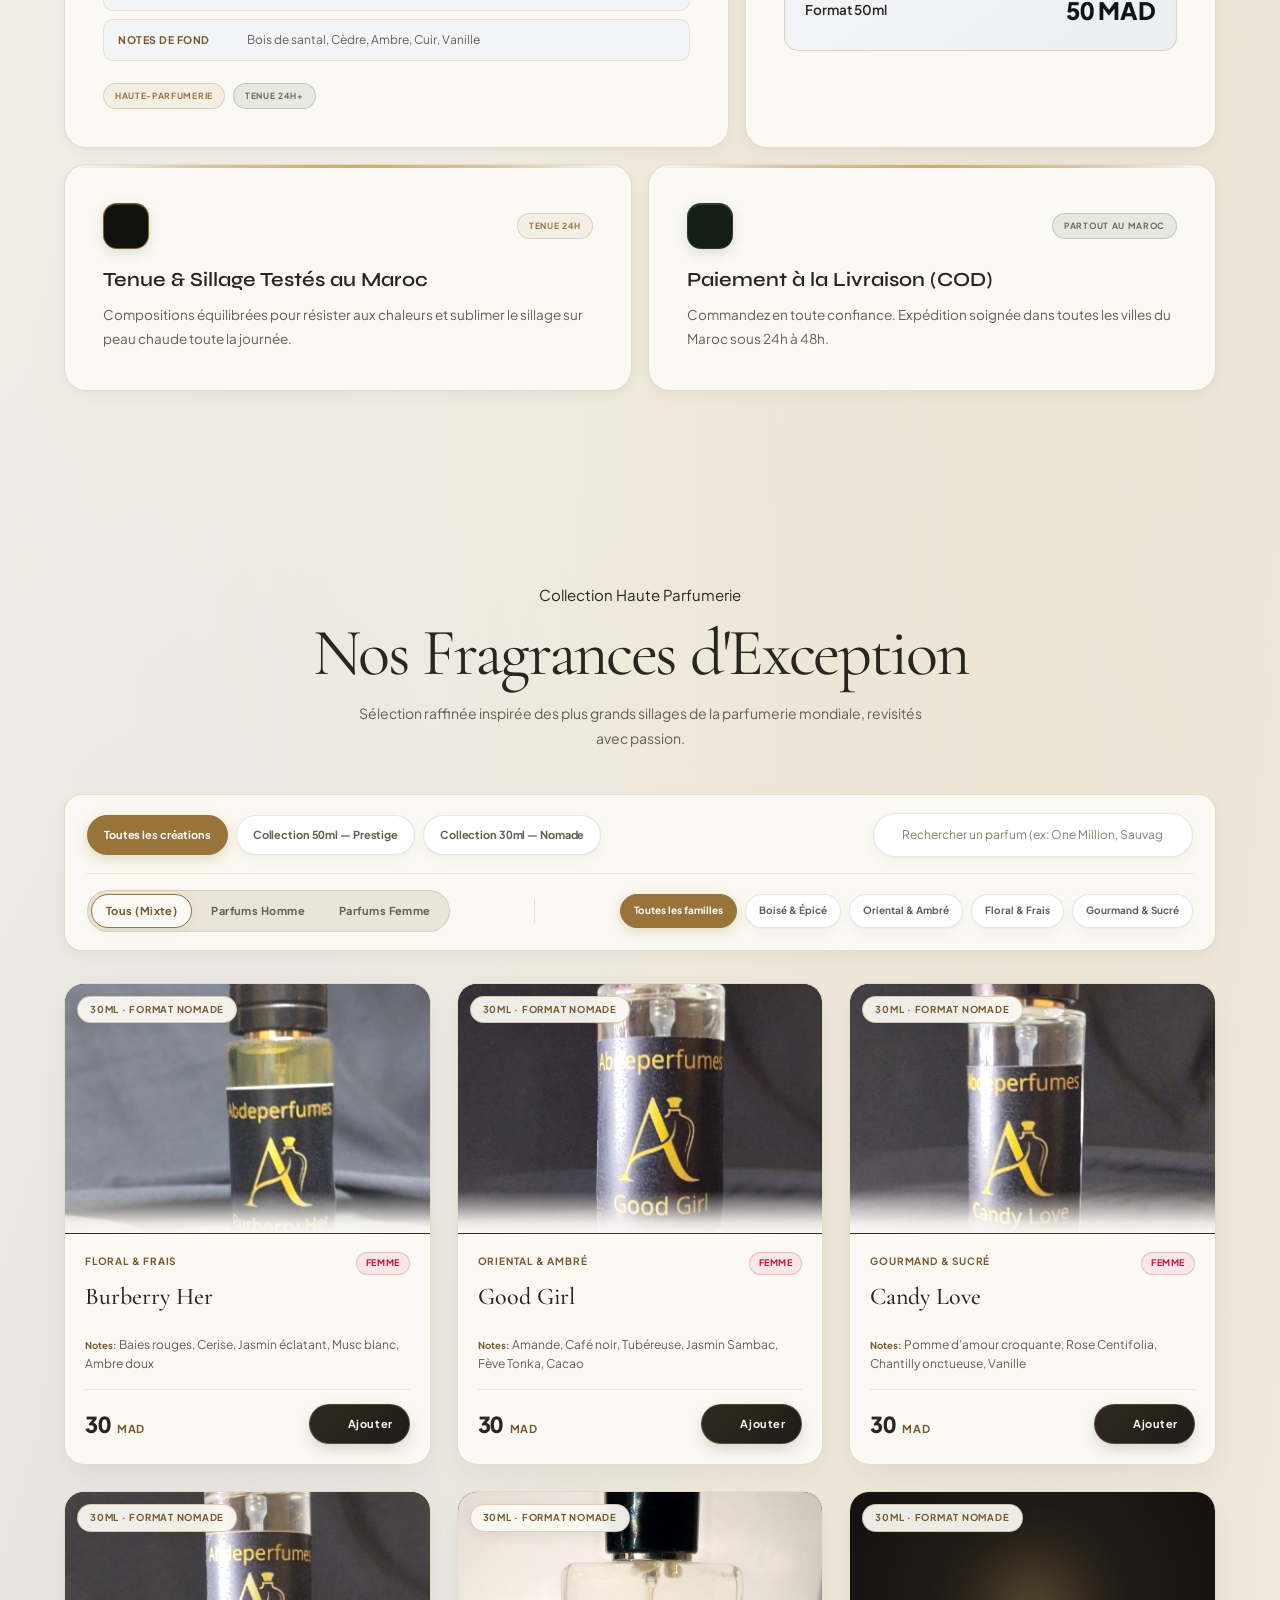
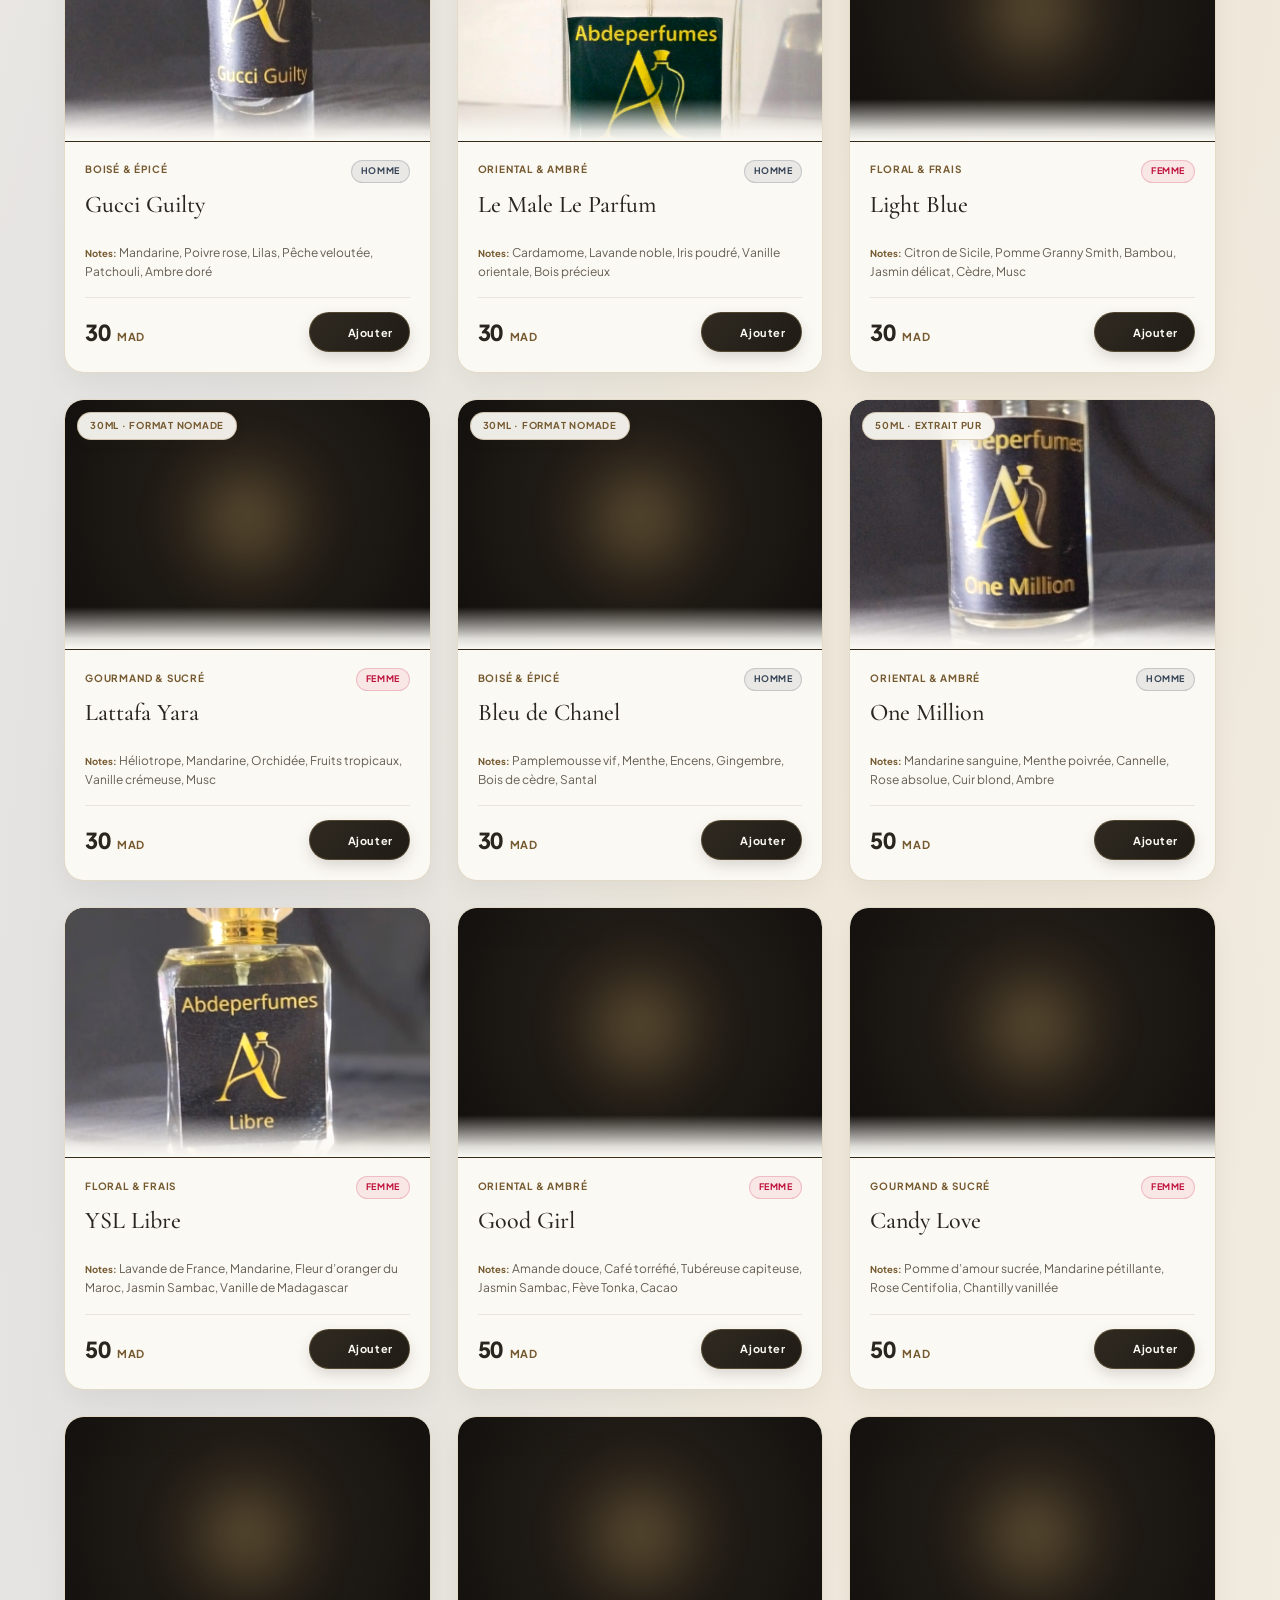
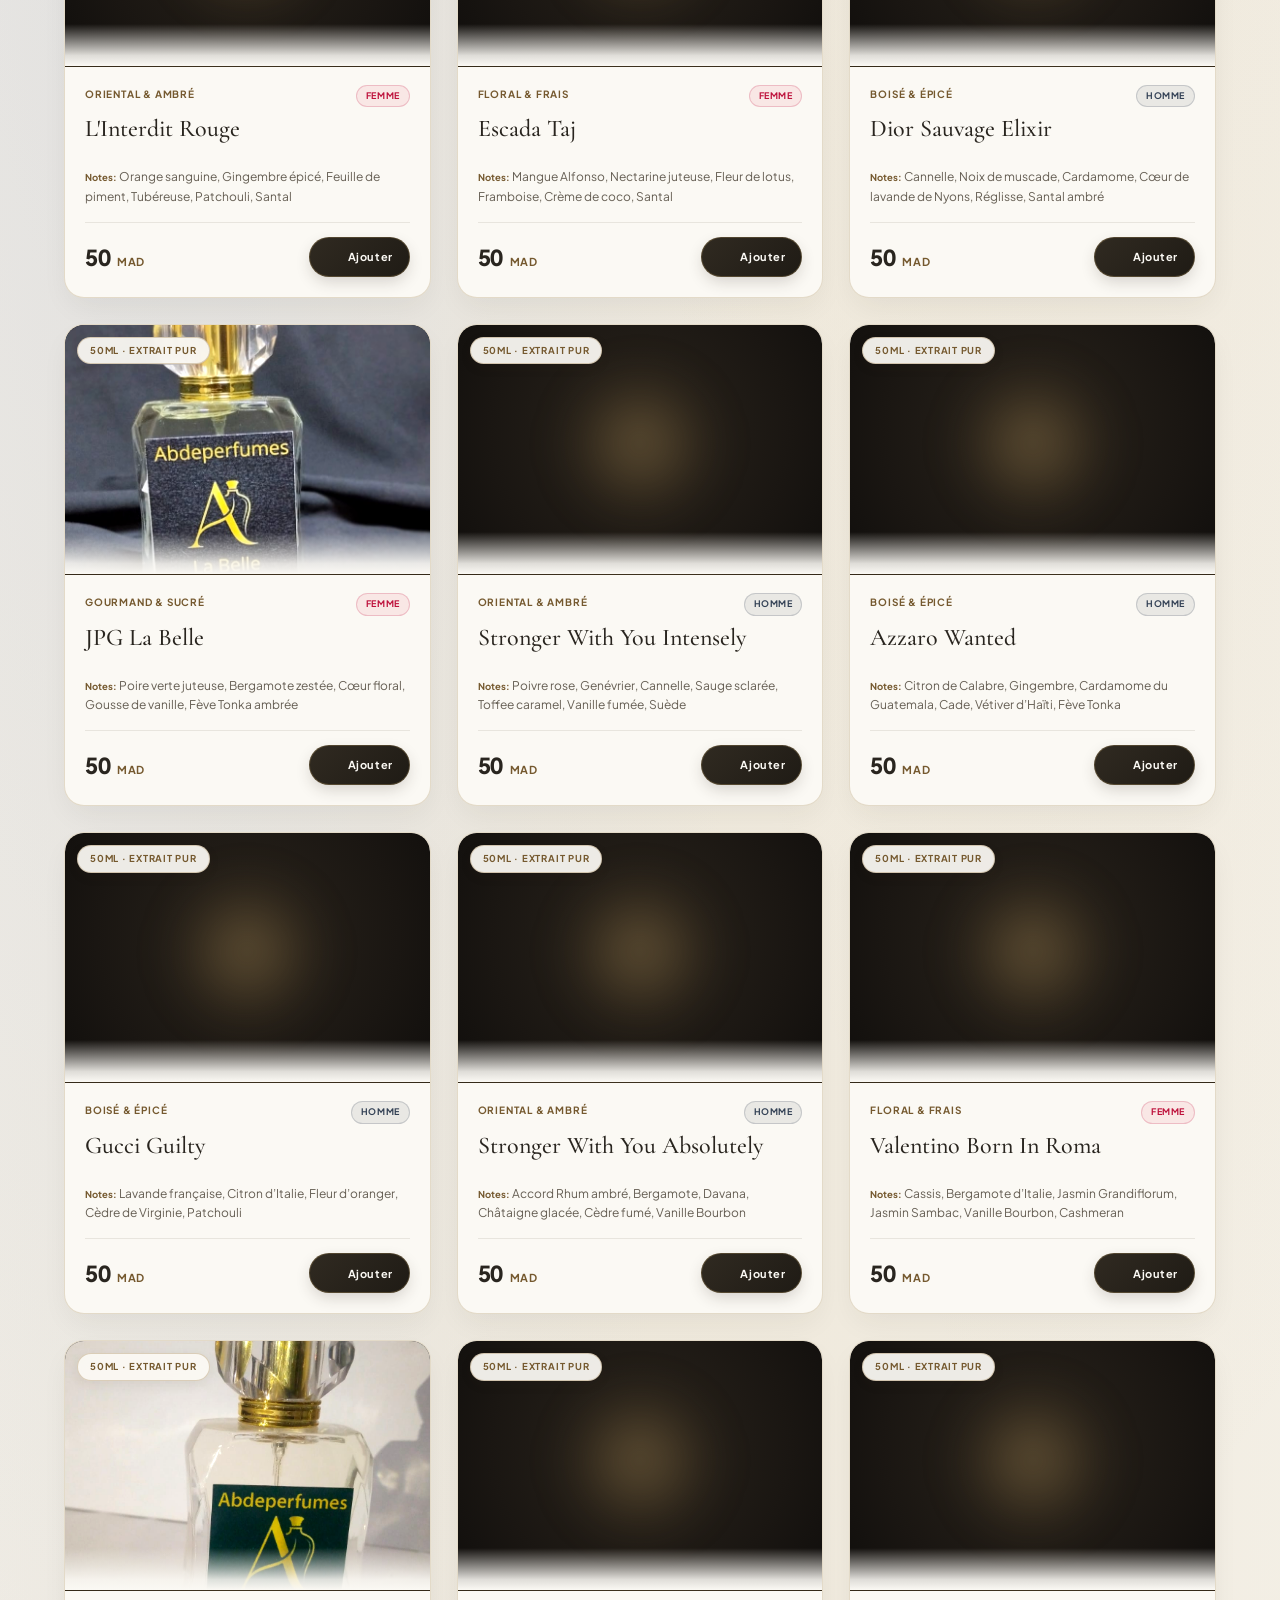
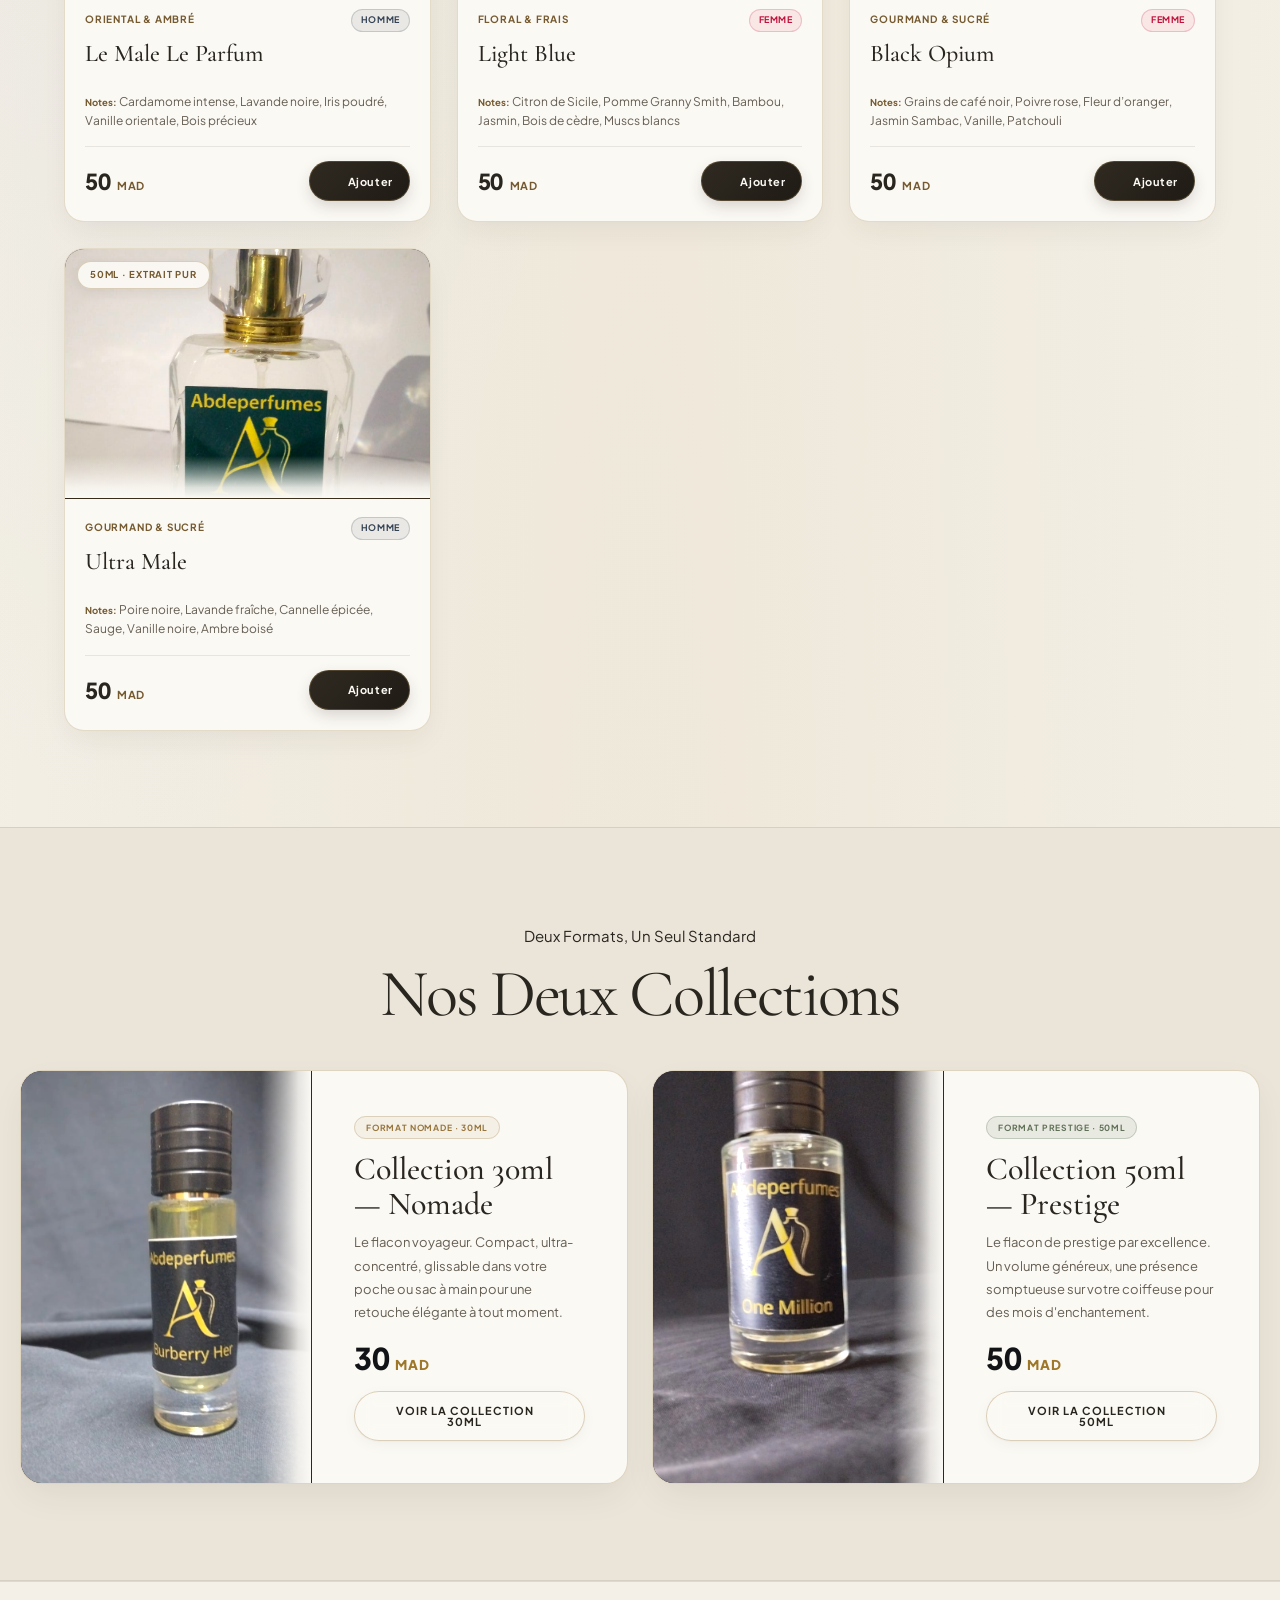
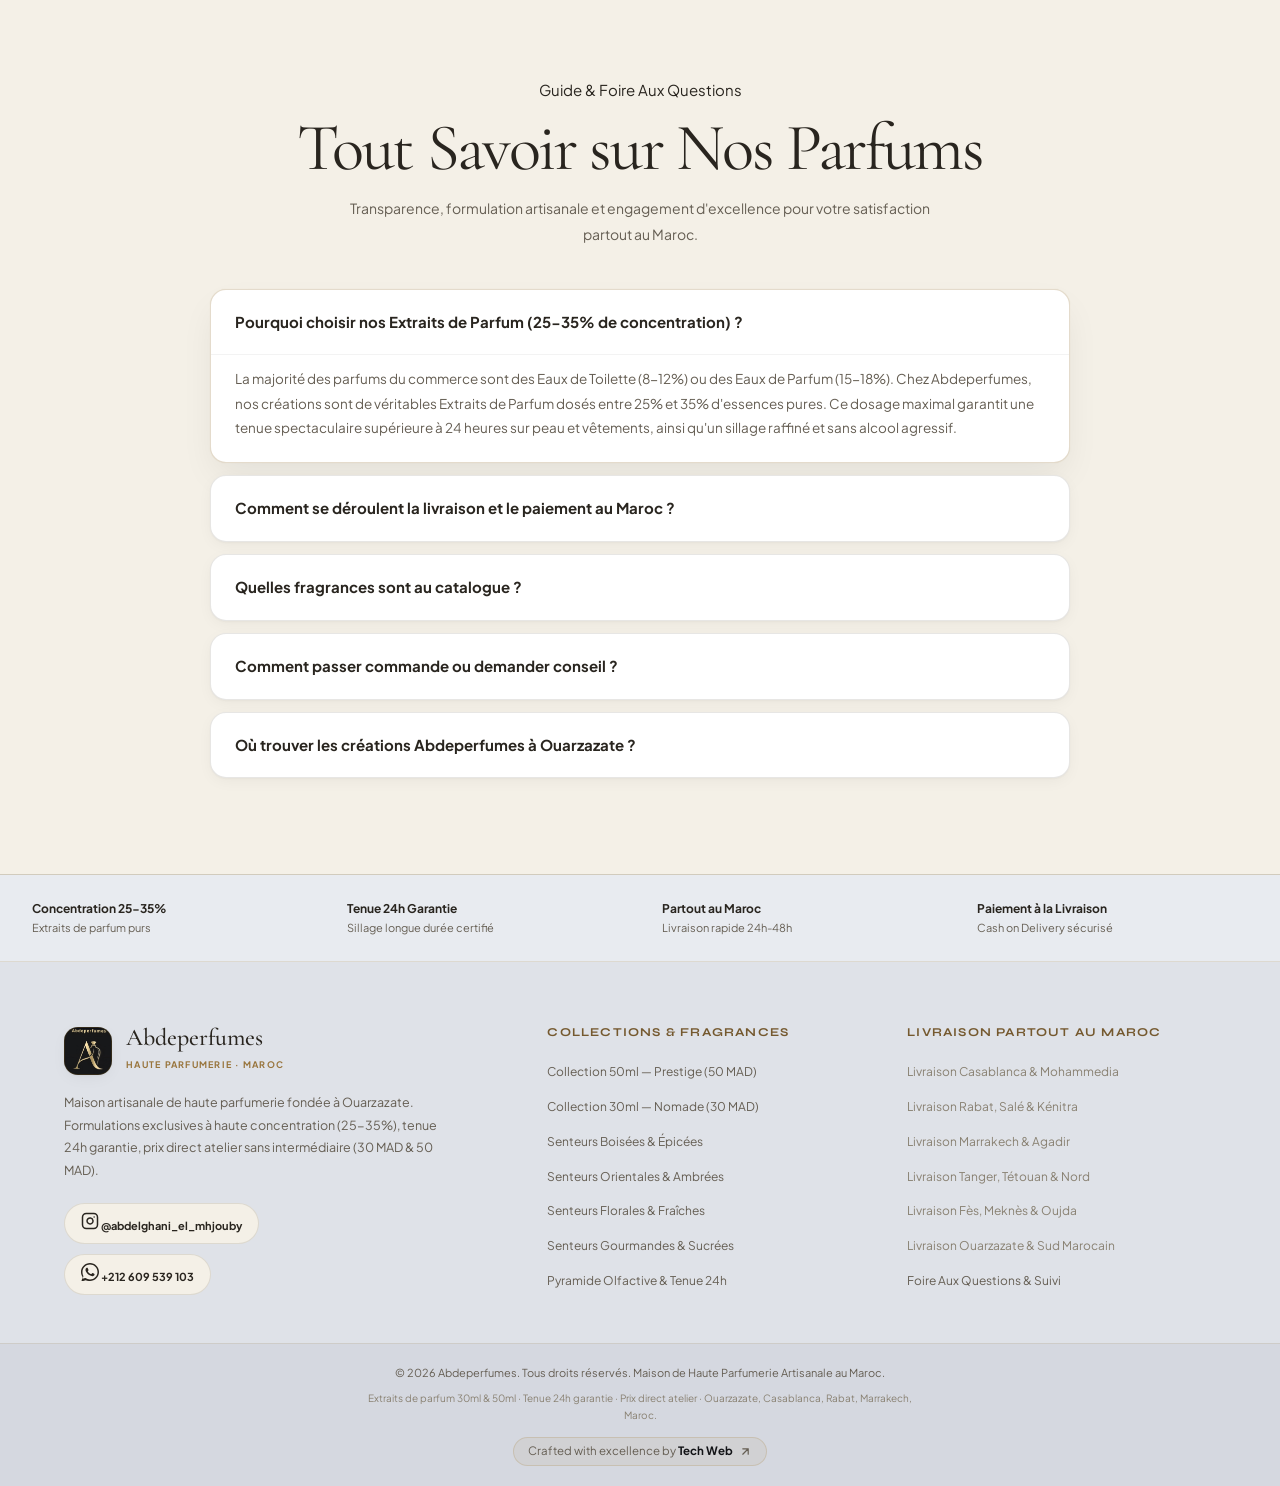
==== commit ac5a0d24: "feat(seo): add official favicons, app icons, WebSite schema, and robots/sitemap for Google Search lo" ====
--- a/index.html
+++ b/index.html
@@ -19,7 +19,8 @@
   <meta name="geo.position" content="30.9335;-6.9370" />
   <meta name="ICBM" content="30.9335, -6.9370" />
   <meta name="theme-color" content="#ECEEF2" />
-  <link rel="canonical" href="https://abdeperfumes.ma/" />
+  <link rel="canonical" href="https://abdeperfumes.vercel.app/" />
+  <meta name="google-site-verification" content="google158106ef0263ea49" />
 
   <!-- Instant Theme Initializer (Prevents FOUC) -->
   <script>
@@ -35,27 +36,36 @@
 
   <!-- Open Graph / Facebook -->
   <meta property="og:type" content="website" />
-  <meta property="og:url" content="https://abdeperfumes.ma/" />
-  <meta property="og:site_name" content="Abdeperfumes — Haute Parfumerie Maroc" />
-  <meta property="og:title" content="Abdeperfumes — Haute Parfumerie Maroc | Extraits de Parfum 30ml &amp; 50ml" />
+  <meta property="og:url" content="https://abdeperfumes.vercel.app/" />
+  <meta property="og:site_name" content="Abdeperfumes" />
+  <meta property="og:title" content="Abdeperfumes — Parfumerie Ouarzazate &amp; Maroc | Extraits de Parfum 30ml &amp; 50ml" />
   <meta property="og:description"
     content="Créations d'exception concentrées à 25-35%. Tenue 24h garantie, prix direct atelier (30 &amp; 50 MAD). Livraison partout au Maroc." />
-  <meta property="og:image" content="50-1.jpeg" />
+  <meta property="og:image" content="https://abdeperfumes.vercel.app/favicon.png" />
   <meta property="og:locale" content="fr_FR" />
   <meta property="og:locale:alternate" content="ar_MA" />
   <meta property="og:locale:alternate" content="en_US" />
 
   <!-- Twitter -->
   <meta property="twitter:card" content="summary_large_image" />
-  <meta property="twitter:url" content="https://abdeperfumes.ma/" />
-  <meta property="twitter:title" content="Abdeperfumes — Haute Parfumerie du Maroc" />
+  <meta property="twitter:url" content="https://abdeperfumes.vercel.app/" />
+  <meta property="twitter:title" content="Abdeperfumes — Parfumerie Ouarzazate &amp; Maroc" />
   <meta property="twitter:description"
     content="Extraits de parfum haute concentration 25-35%, tenue 24h garantie au Maroc. Formats 30ml (30 MAD) et 50ml (50 MAD)." />
-  <meta property="twitter:image" content="50-1.jpeg" />
-
-  <!-- Favicons -->
-  <link rel="icon" type="image/png" href="logo.png" />
-  <link rel="apple-touch-icon" href="logo.png" />
+  <meta property="twitter:image" content="https://abdeperfumes.vercel.app/favicon.png" />
+
+  <!-- Favicons & App Icons (Google Search & Mobile Guidelines) -->
+  <link rel="icon" type="image/x-icon" href="/favicon.ico" />
+  <link rel="icon" type="image/png" sizes="16x16" href="/favicon-16x16.png" />
+  <link rel="icon" type="image/png" sizes="32x32" href="/favicon-32x32.png" />
+  <link rel="icon" type="image/png" sizes="48x48" href="/favicon-48x48.png" />
+  <link rel="icon" type="image/png" sizes="96x96" href="/favicon-96x96.png" />
+  <link rel="icon" type="image/png" sizes="192x192" href="/favicon-192x192.png" />
+  <link rel="icon" type="image/png" sizes="512x512" href="/favicon-512x512.png" />
+  <link rel="icon" type="image/png" href="/favicon.png" />
+  <link rel="apple-touch-icon" sizes="180x180" href="/apple-touch-icon.png" />
+  <link rel="apple-touch-icon" href="/apple-touch-icon.png" />
+  <link rel="manifest" href="/site.webmanifest" />
 
   <!-- Preconnect & Fonts -->
   <link rel="preconnect" href="https://fonts.googleapis.com" />
@@ -76,13 +86,28 @@
     "@context": "https://schema.org",
     "@graph": [
       {
+        "@type": "WebSite",
+        "@id": "https://abdeperfumes.vercel.app/#website",
+        "url": "https://abdeperfumes.vercel.app/",
+        "name": "Abdeperfumes",
+        "alternateName": [
+          "Abdeperfume",
+          "عطور عبد الفاخرة",
+          "Abdeperfumes Maroc",
+          "Abdeperfumes Ouarzazate"
+        ],
+        "publisher": {
+          "@id": "https://abdeperfumes.vercel.app/#store"
+        }
+      },
+      {
         "@type": "Store",
-        "@id": "https://abdeperfumes.ma/#store",
+        "@id": "https://abdeperfumes.vercel.app/#store",
         "name": "Abdeperfumes",
         "alternateName": ["عطور عبد الفاخرة", "Abdeperfumes Maroc", "Maison Abdeperfumes"],
-        "url": "https://abdeperfumes.ma/",
-        "logo": "https://abdeperfumes.ma/logo.png",
-        "image": "https://abdeperfumes.ma/50-1.jpeg",
+        "url": "https://abdeperfumes.vercel.app/",
+        "logo": "https://abdeperfumes.vercel.app/favicon.png",
+        "image": "https://abdeperfumes.vercel.app/50-1.jpeg",
         "description": "Maison de parfum à Ouarzazate, au Maroc. Une sélection de fragrances en formats 30 ml (30 MAD) et 50 ml (50 MAD), avec livraison et paiement à la réception.",
         "telephone": "+212609539103",
         "priceRange": "30 MAD - 50 MAD",
@@ -124,16 +149,16 @@
           "itemListElement": [
             {
               "@type": "Offer",
-              "url": "https://abdeperfumes.ma/#catalogue",
+              "url": "https://abdeperfumes.vercel.app/#catalogue",
               "price": "30",
               "priceCurrency": "MAD",
               "availability": "https://schema.org/InStock",
               "itemOffered": {
                 "@type": "Product",
-                "@id": "https://abdeperfumes.ma/#product-nomade-30ml",
+                "@id": "https://abdeperfumes.vercel.app/#product-nomade-30ml",
                 "name": "Collection 30ml — Nomade",
                 "description": "Flacon nomade ultra-concentré 30ml, tenue 24h garantie.",
-                "image": "https://abdeperfumes.ma/30-1.jpeg",
+                "image": "https://abdeperfumes.vercel.app/30-1.jpeg",
                 "sku": "ABDE-NOMADE-30",
                 "category": "Extrait de Parfum",
                 "brand": {
@@ -142,7 +167,7 @@
                 },
                 "offers": {
                   "@type": "Offer",
-                  "url": "https://abdeperfumes.ma/#catalogue",
+                  "url": "https://abdeperfumes.vercel.app/#catalogue",
                   "price": "30",
                   "priceCurrency": "MAD",
                   "availability": "https://schema.org/InStock",
@@ -150,23 +175,23 @@
                   "itemCondition": "https://schema.org/NewCondition",
                   "seller": {
                     "@type": "Store",
-                    "@id": "https://abdeperfumes.ma/#store"
+                    "@id": "https://abdeperfumes.vercel.app/#store"
                   }
                 }
               }
             },
             {
               "@type": "Offer",
-              "url": "https://abdeperfumes.ma/#catalogue",
+              "url": "https://abdeperfumes.vercel.app/#catalogue",
               "price": "50",
               "priceCurrency": "MAD",
               "availability": "https://schema.org/InStock",
               "itemOffered": {
                 "@type": "Product",
-                "@id": "https://abdeperfumes.ma/#product-prestige-50ml",
+                "@id": "https://abdeperfumes.vercel.app/#product-prestige-50ml",
                 "name": "Collection 50ml — Prestige",
                 "description": "Flacon de prestige 50ml haute concentration (25-35%), tenue 24h.",
-                "image": "https://abdeperfumes.ma/50-1.jpeg",
+                "image": "https://abdeperfumes.vercel.app/50-1.jpeg",
                 "sku": "ABDE-PRESTIGE-50",
                 "category": "Extrait de Parfum",
                 "brand": {
@@ -175,7 +200,7 @@
                 },
                 "offers": {
                   "@type": "Offer",
-                  "url": "https://abdeperfumes.ma/#catalogue",
+                  "url": "https://abdeperfumes.vercel.app/#catalogue",
                   "price": "50",
                   "priceCurrency": "MAD",
                   "availability": "https://schema.org/InStock",
@@ -183,7 +208,7 @@
                   "itemCondition": "https://schema.org/NewCondition",
                   "seller": {
                     "@type": "Store",
-                    "@id": "https://abdeperfumes.ma/#store"
+                    "@id": "https://abdeperfumes.vercel.app/#store"
                   }
                 }
               }
@@ -193,7 +218,7 @@
       },
       {
         "@type": "FAQPage",
-        "@id": "https://abdeperfumes.ma/#faq",
+        "@id": "https://abdeperfumes.vercel.app/#faq",
         "mainEntity": [
           {
             "@type": "Question",
